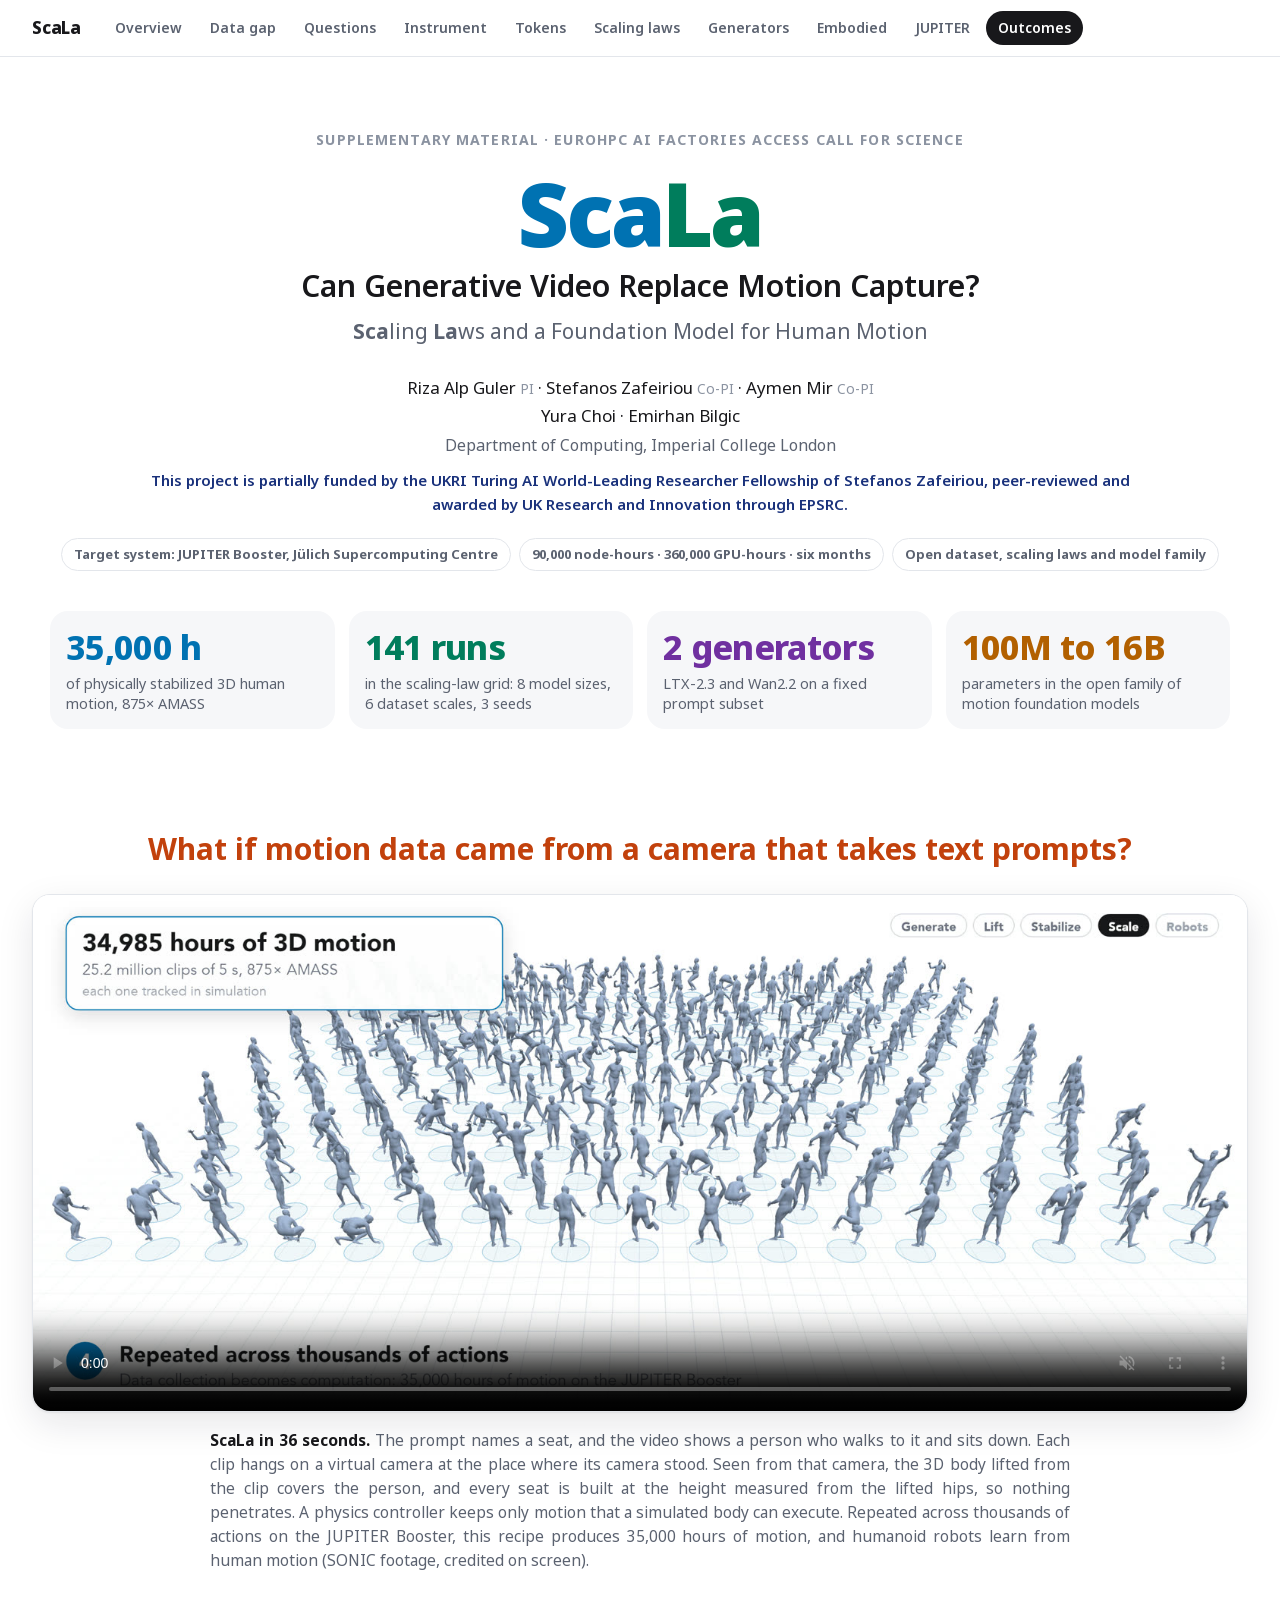
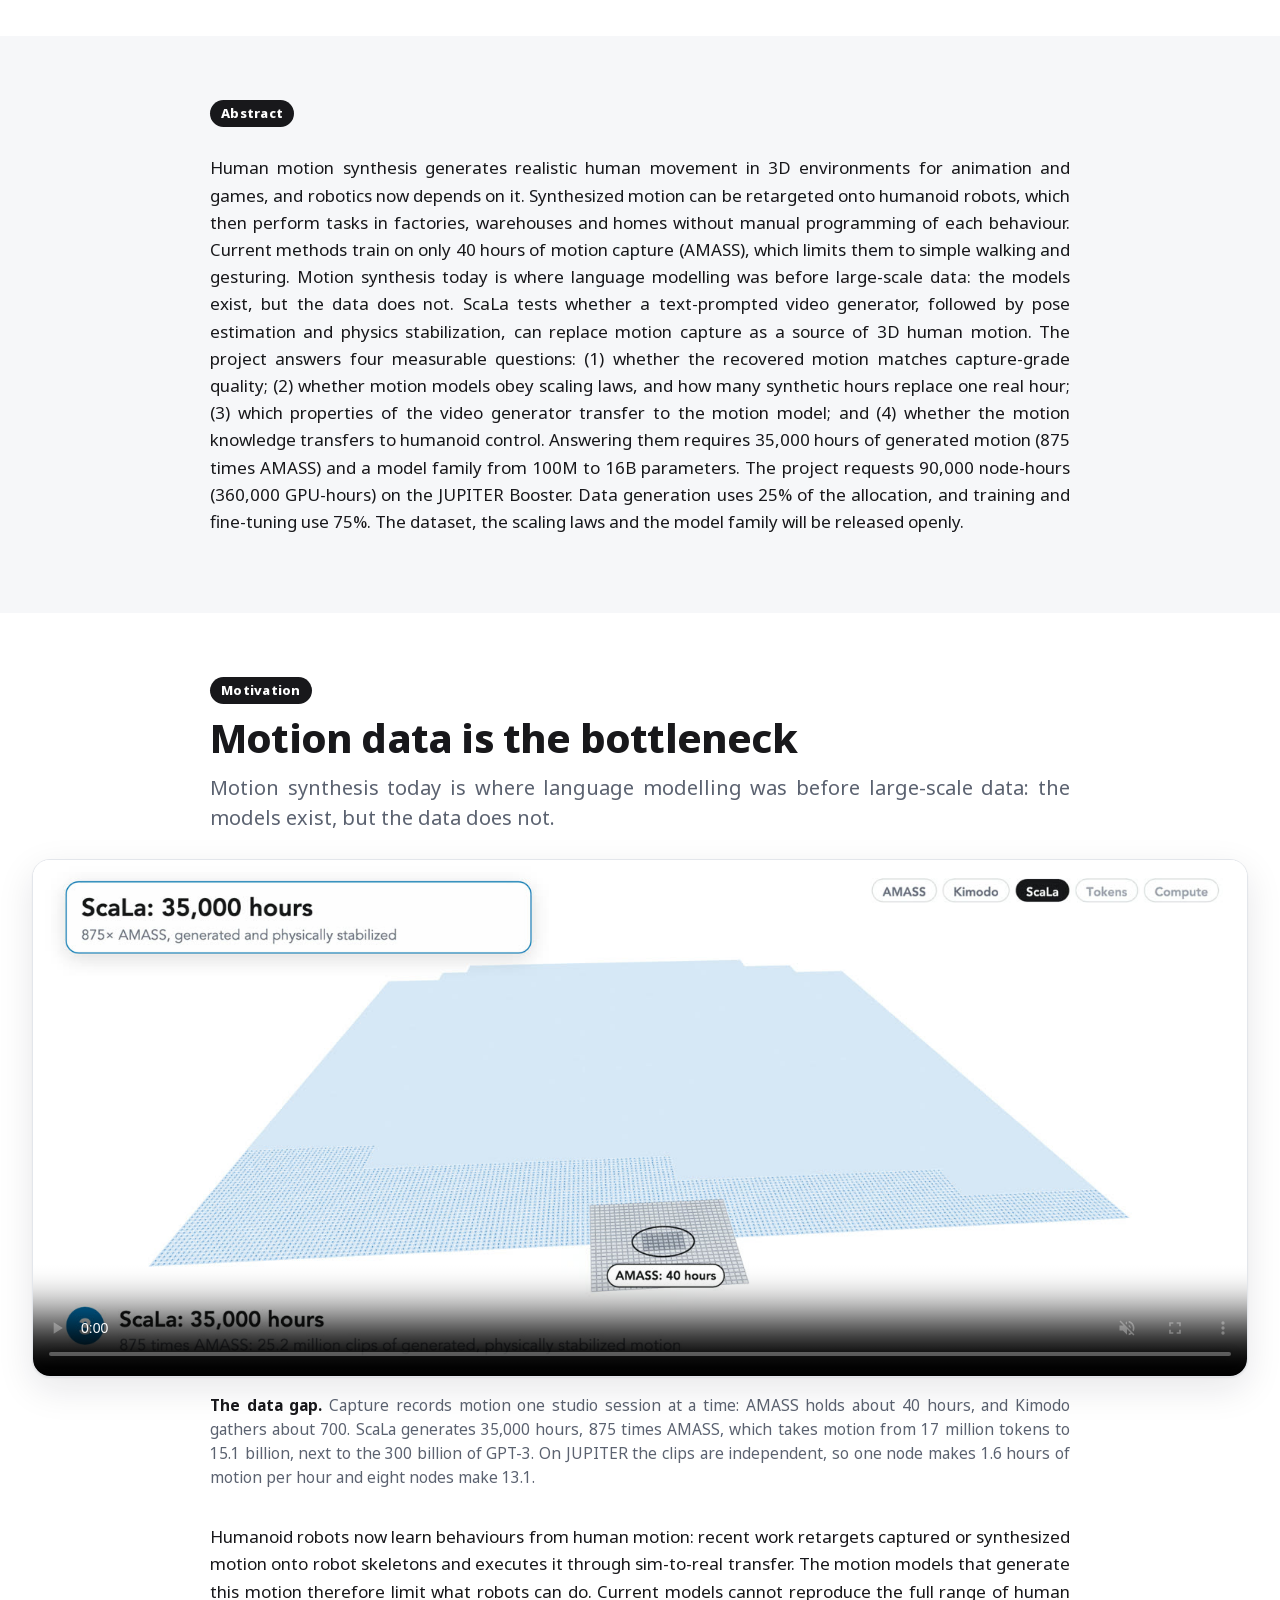
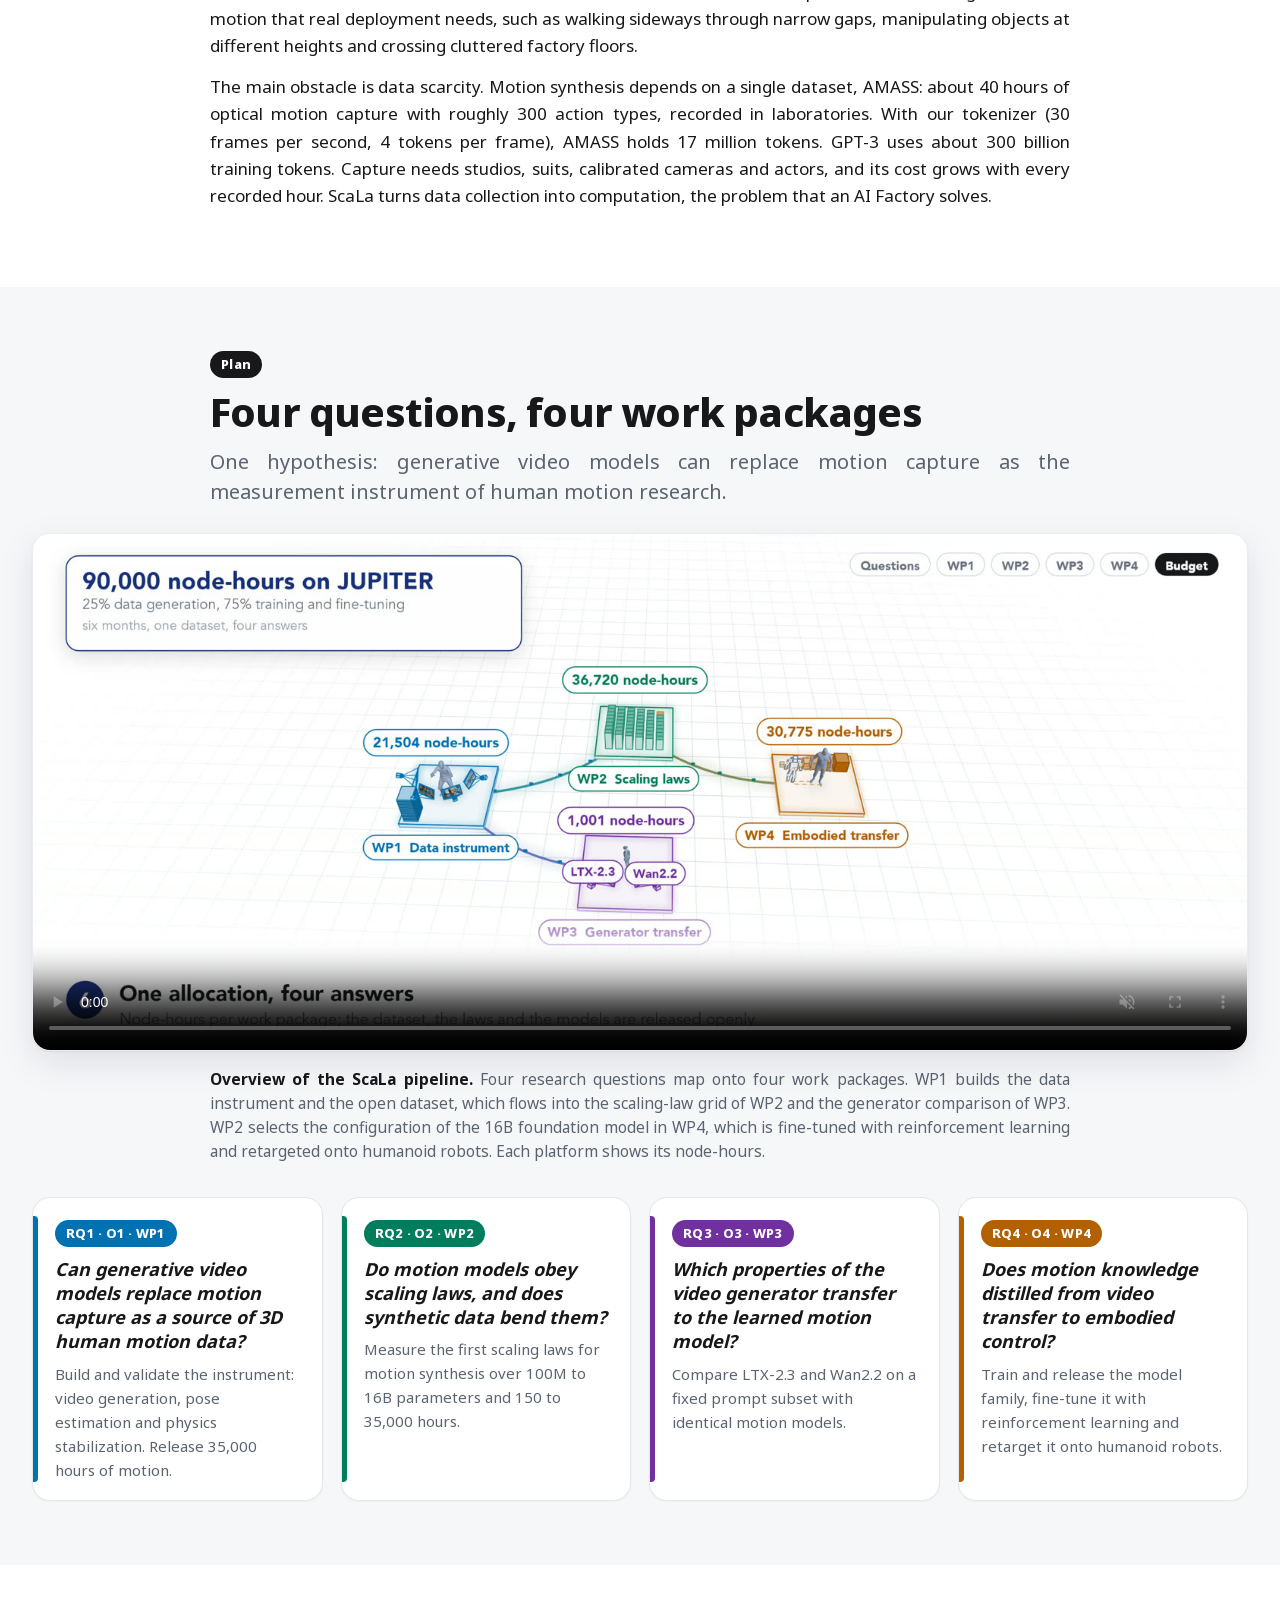
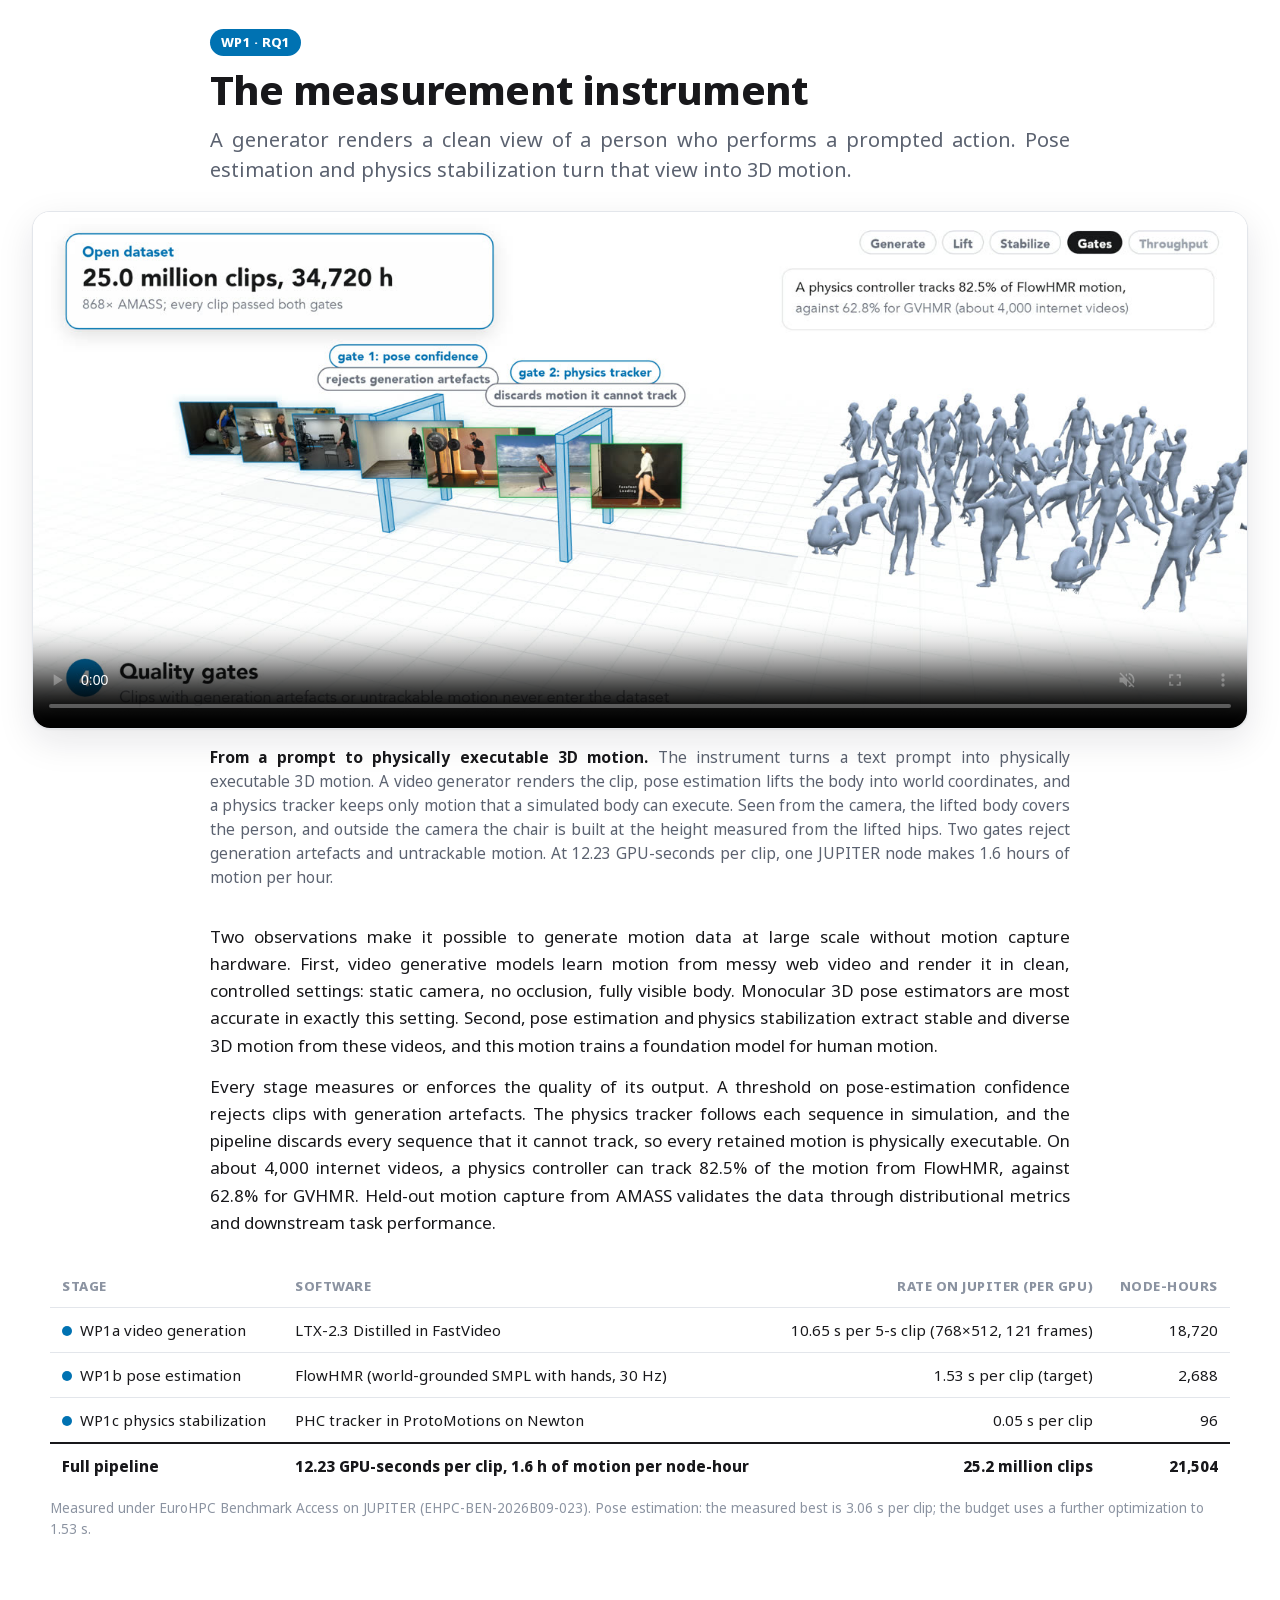
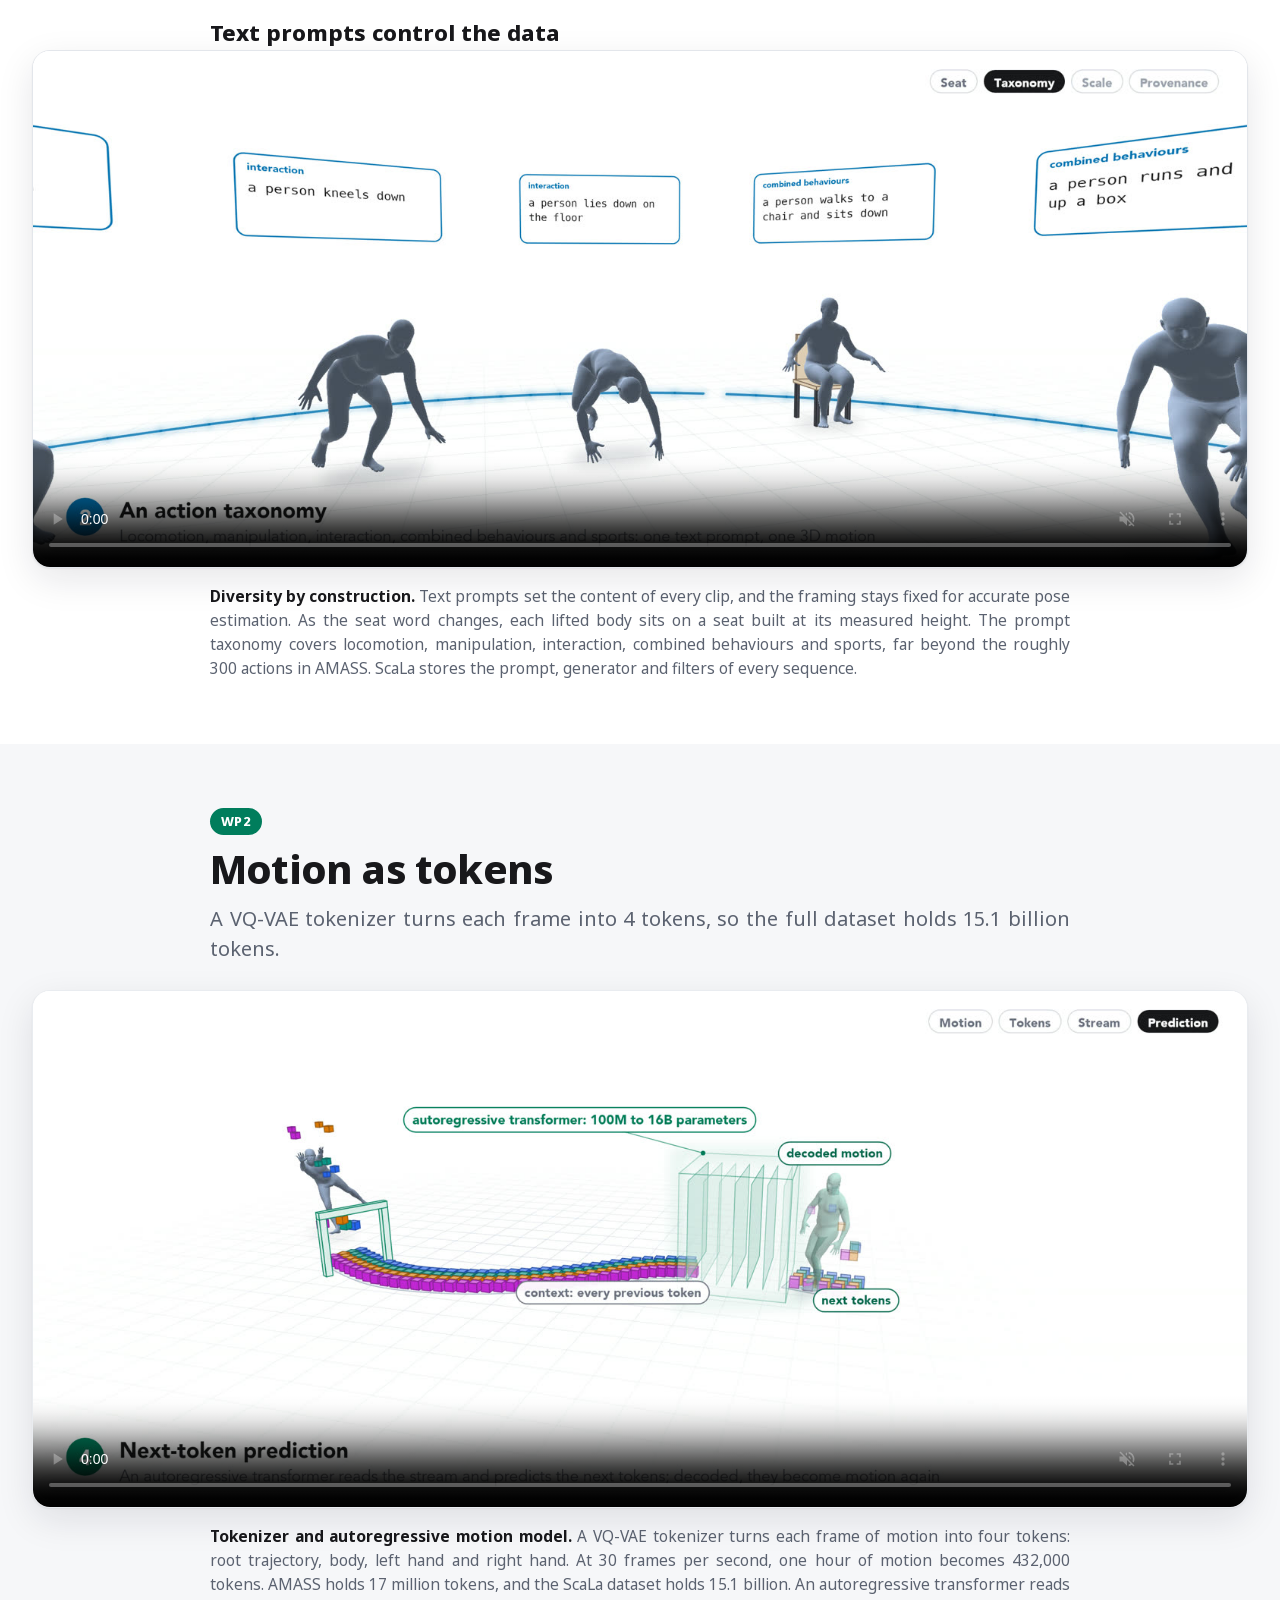
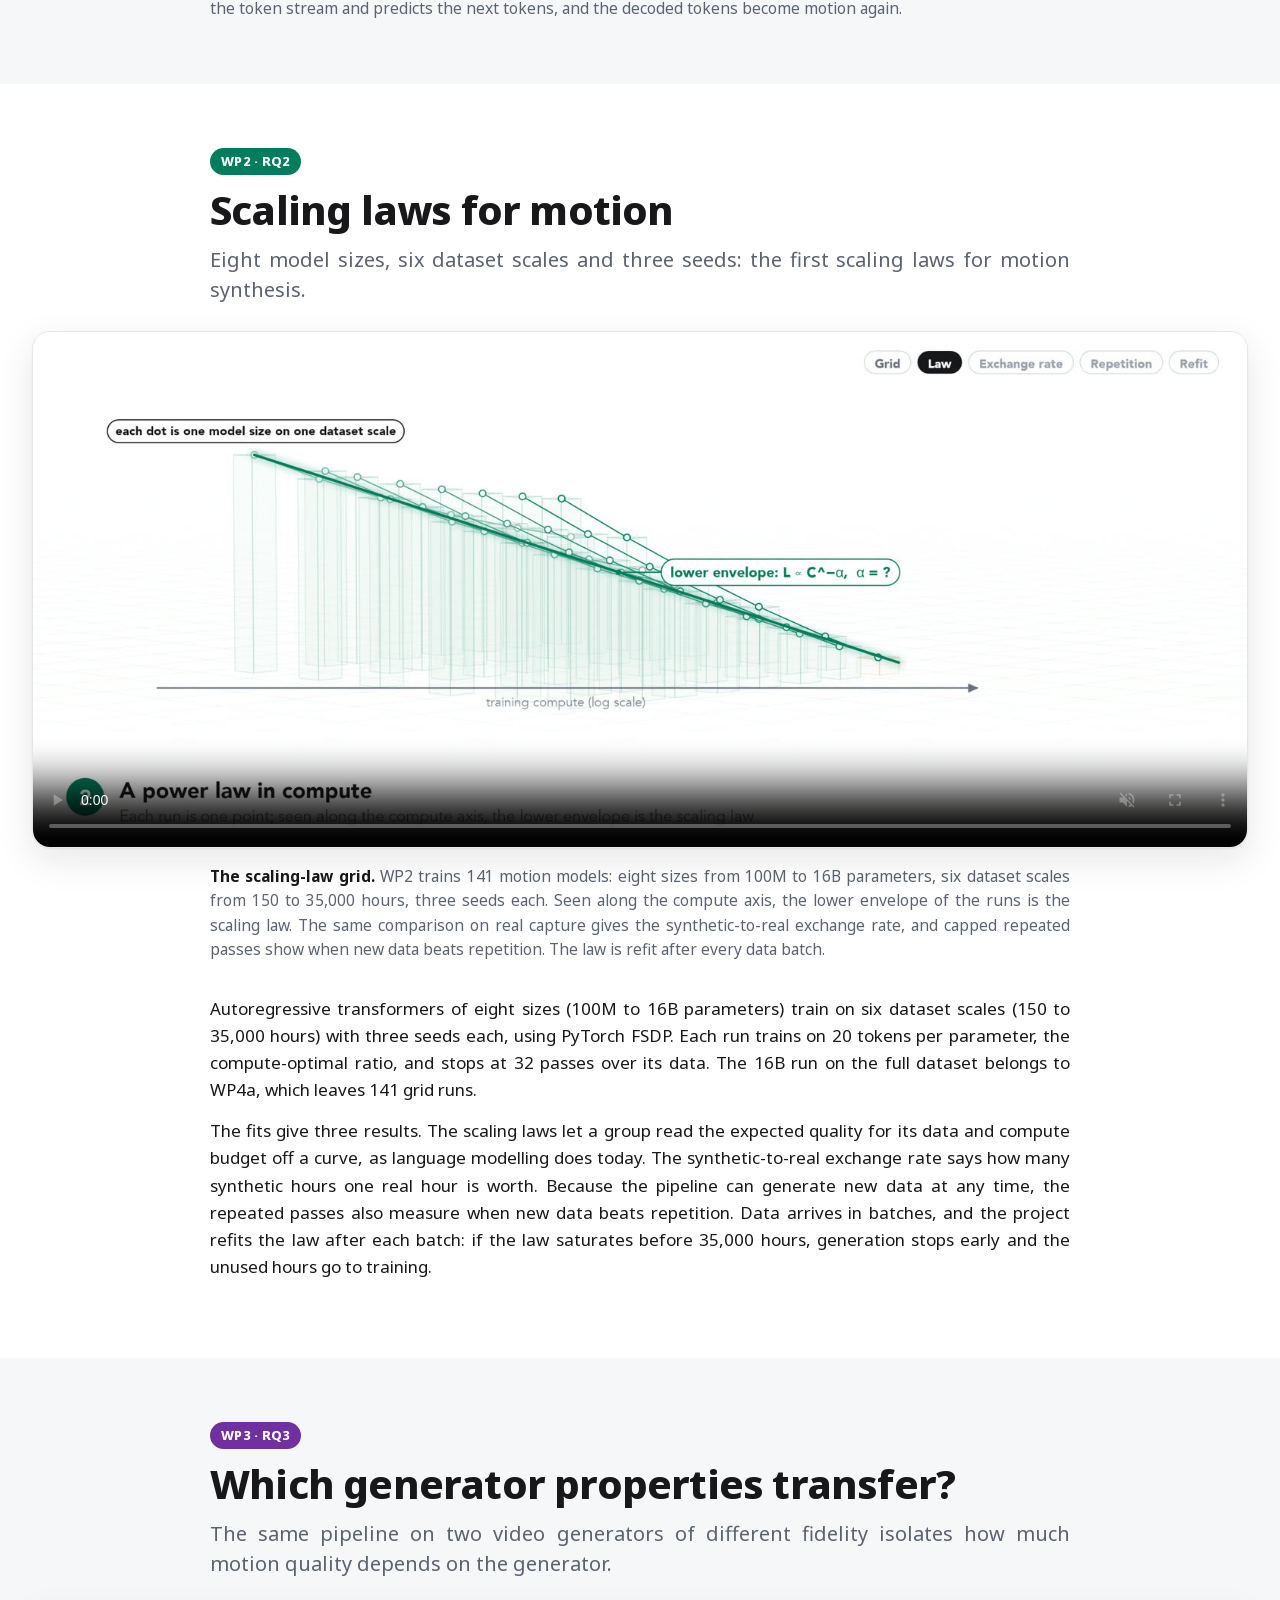
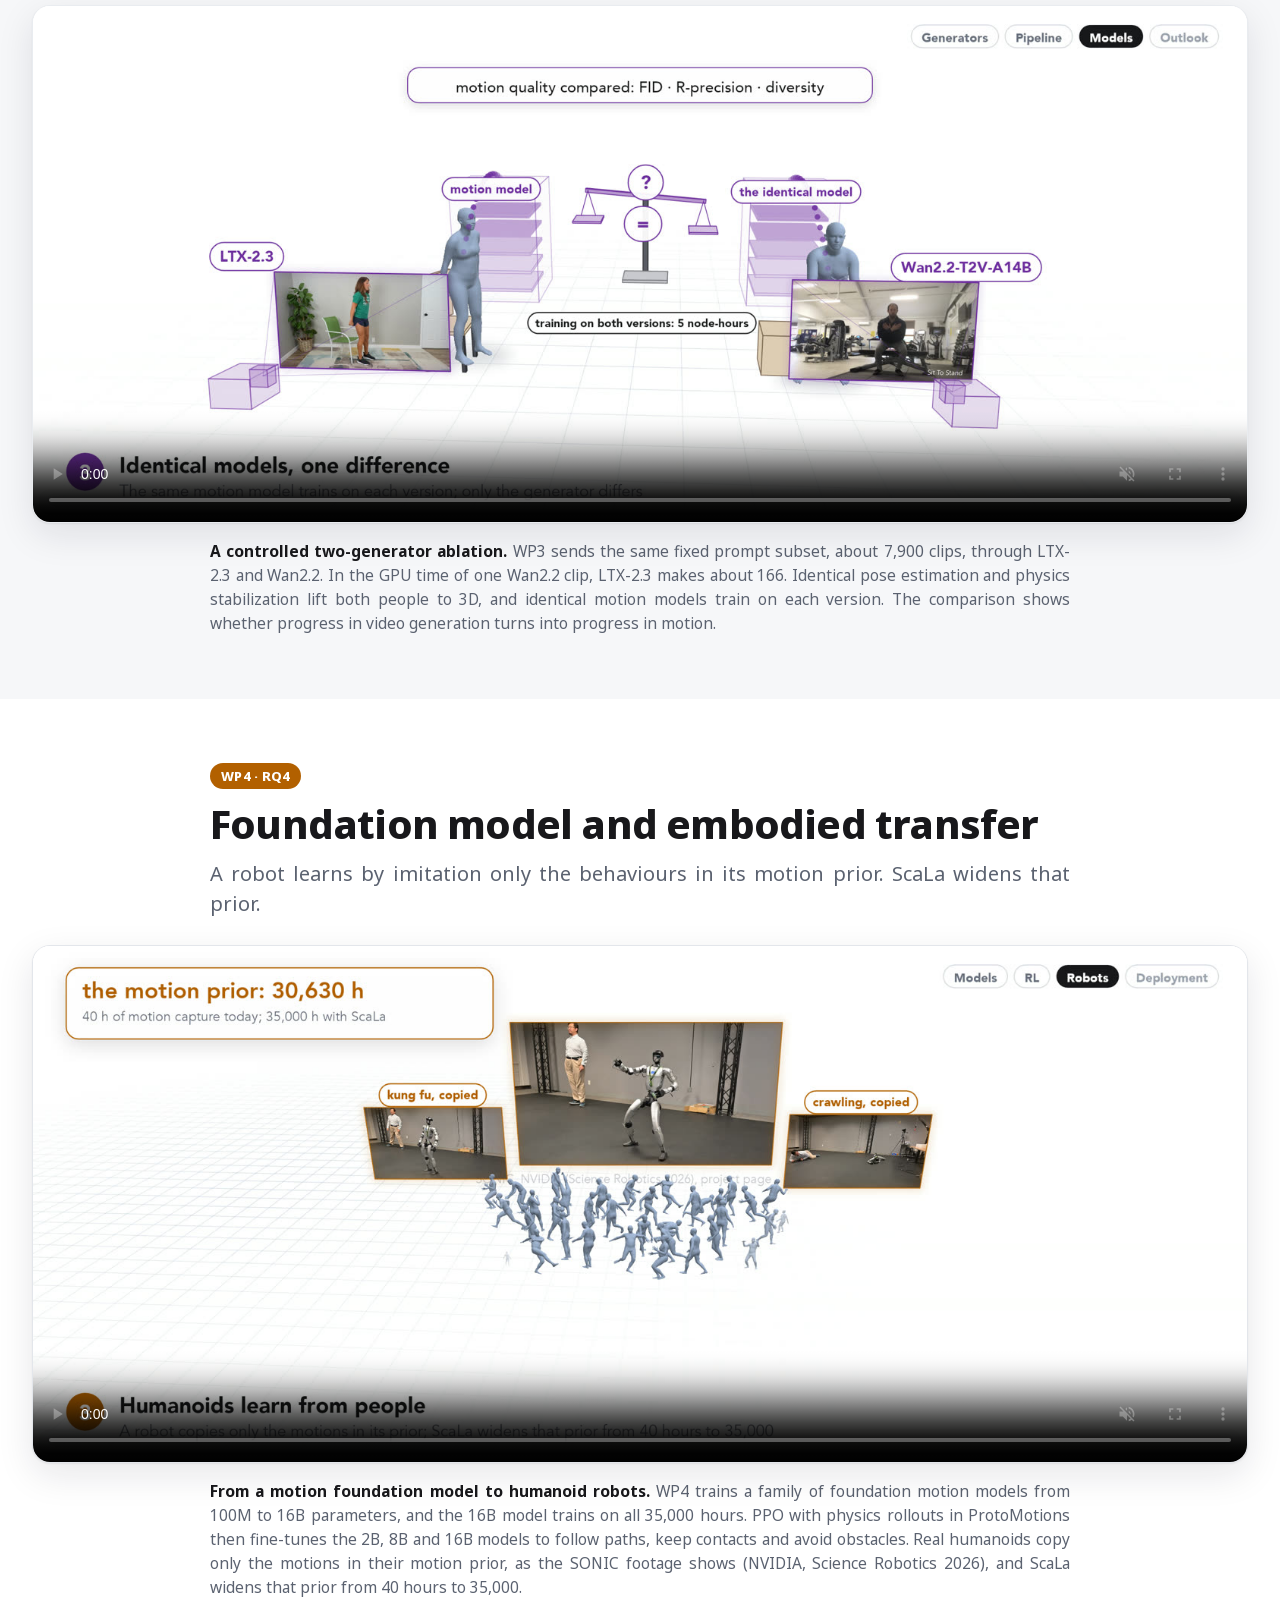
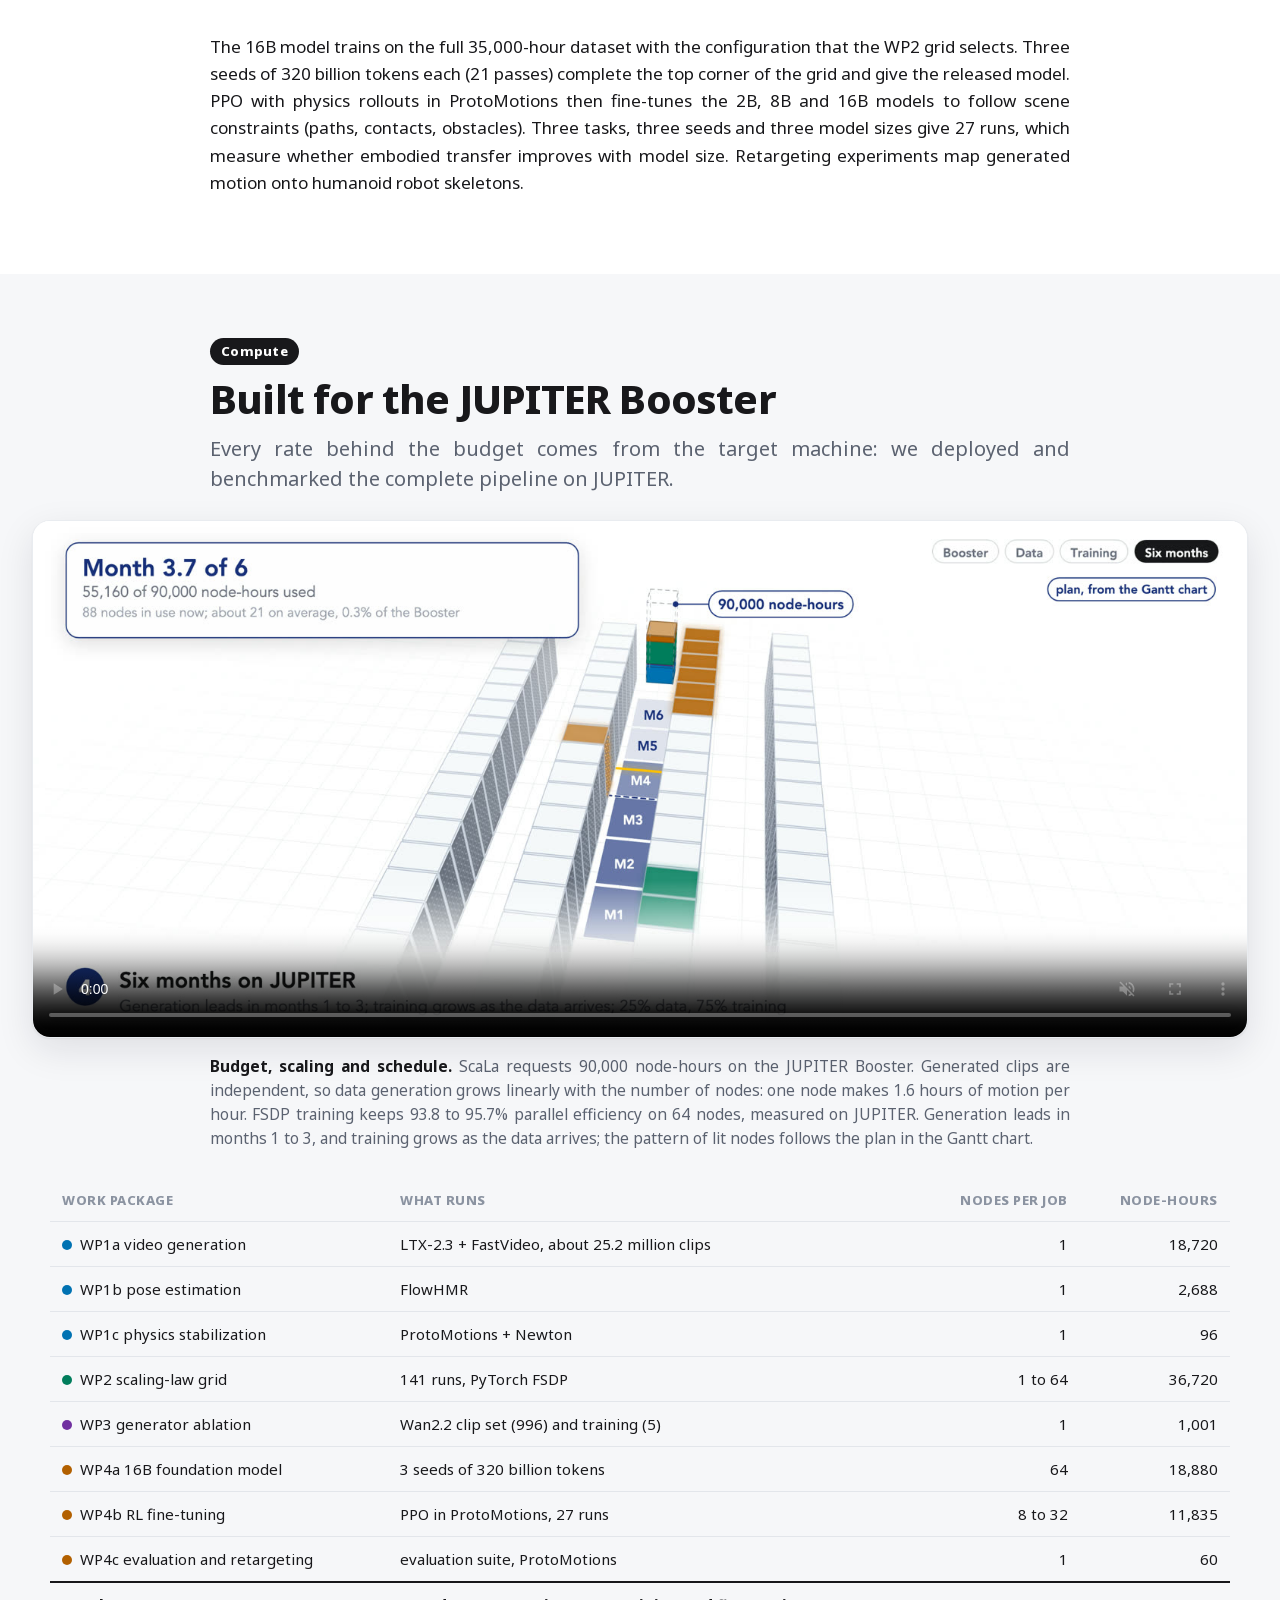
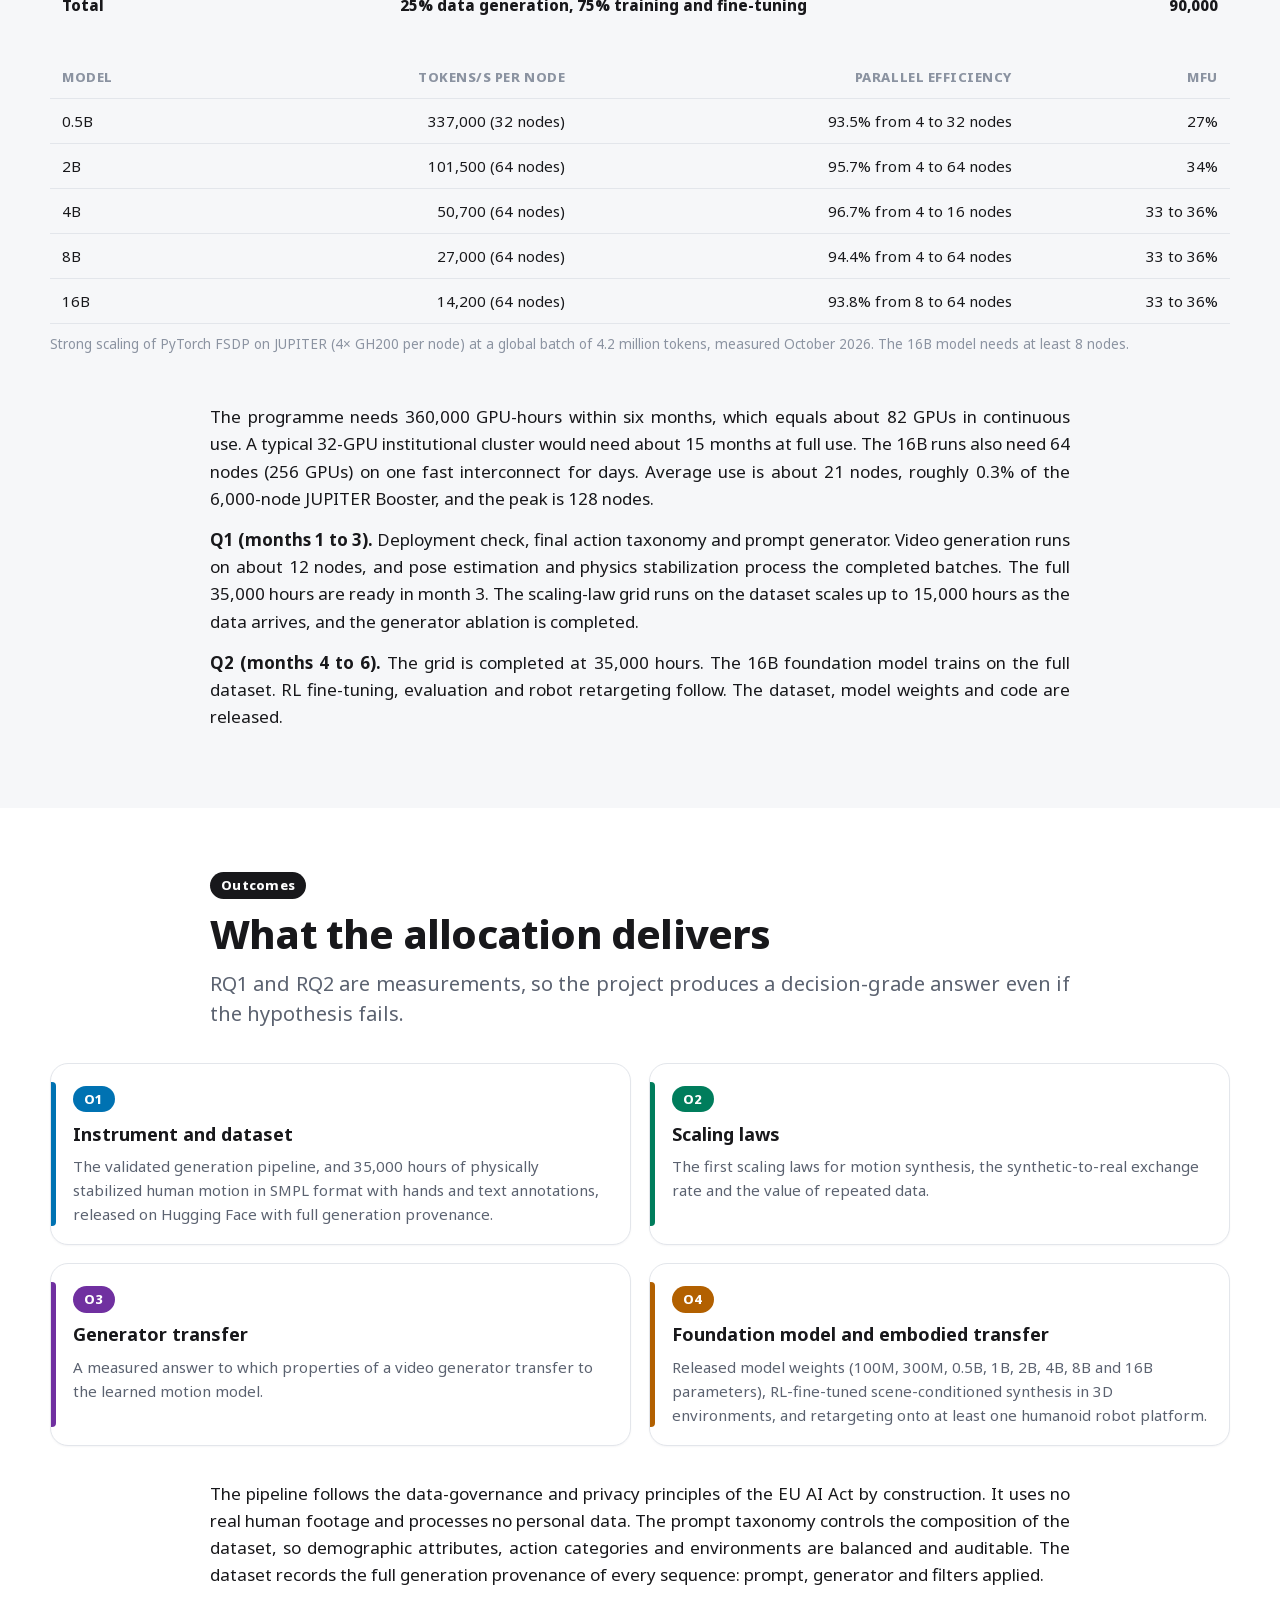
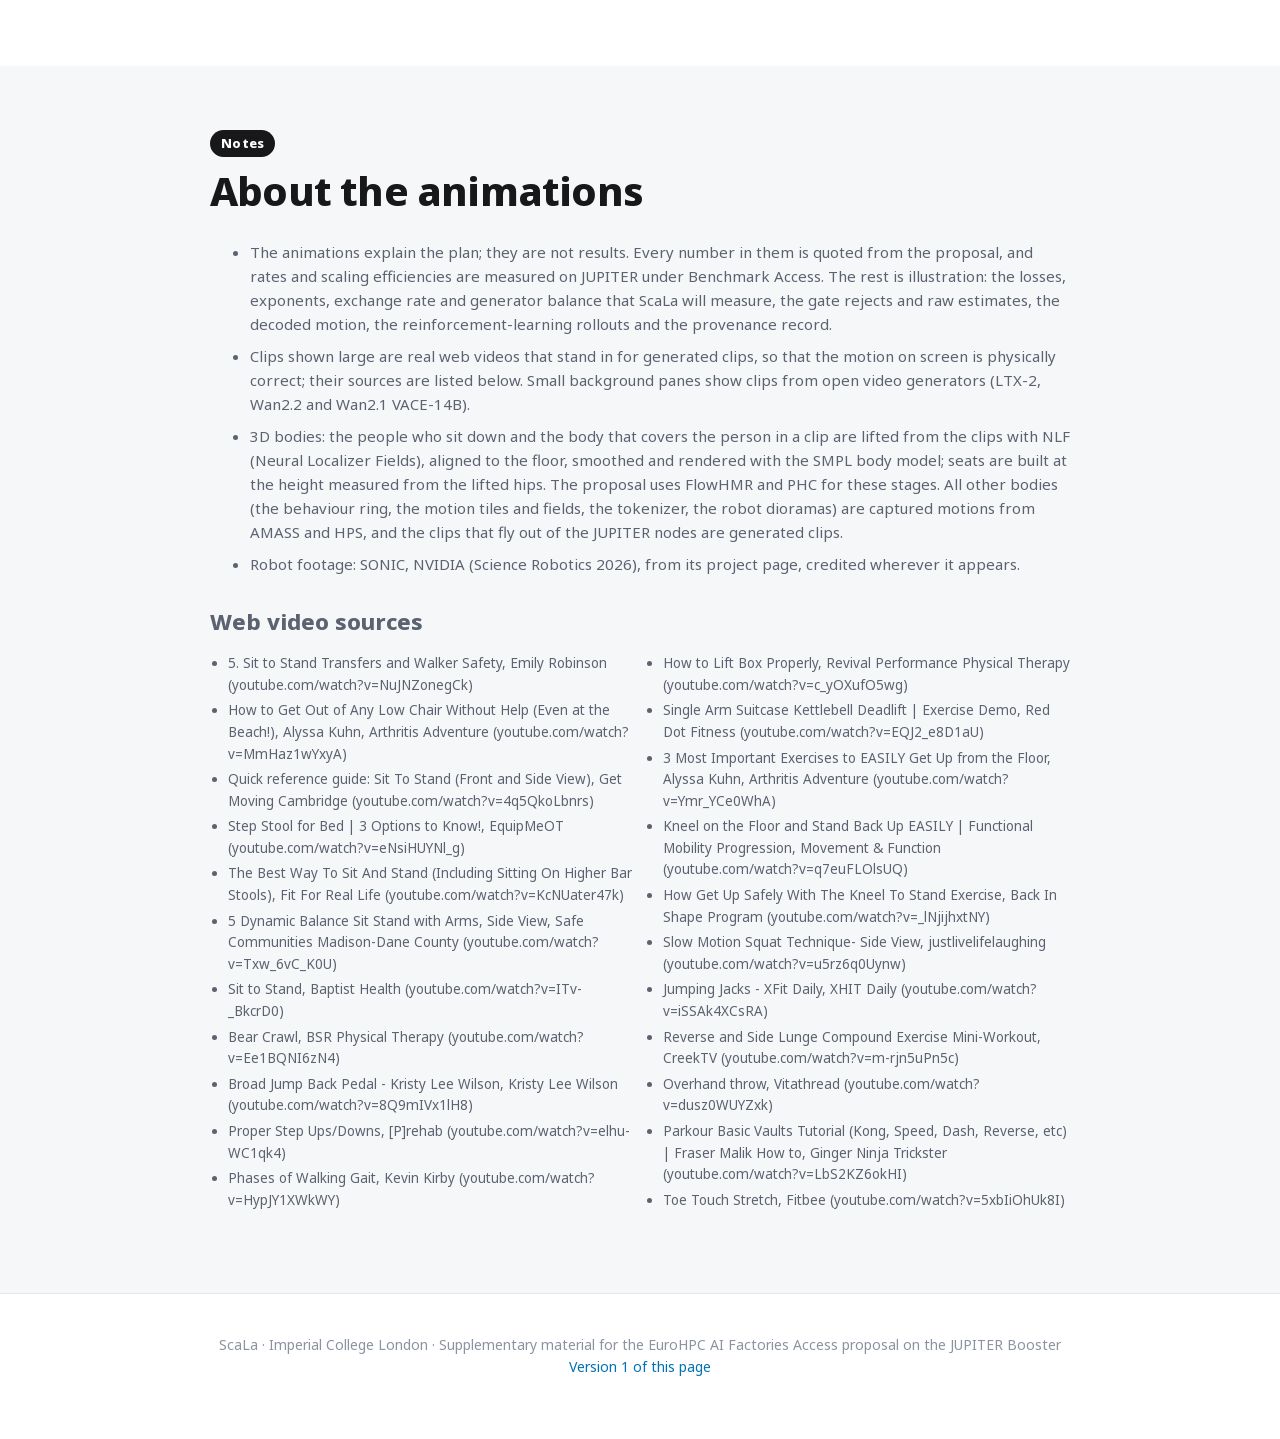
==== index.html @ 47a3e6ec "Funding line in navy with its peer review (UKRI through EPSRC); second author line" ====
<!DOCTYPE html>
<html lang="en">
<head>
<meta charset="utf-8">
<meta name="viewport" content="width=device-width, initial-scale=1">
<title>ScaLa: Can Generative Video Replace Motion Capture?</title>
<meta name="description" content="ScaLa: scaling laws and a foundation model for human motion, trained on 35,000 hours of motion from generated video. Supplementary material for the EuroHPC AI Factories Access proposal on the JUPITER Booster.">
<style>
@font-face{font-family:'Noto Sans';font-style:normal;font-weight:100 900;font-display:swap;src:url([data-uri]) format('woff2');unicode-range:U+0000-00FF, U+0131, U+0152-0153, U+02BB-02BC, U+02C6, U+02DA, U+02DC, U+0304, U+0308, U+0329, U+2000-206F, U+20AC, U+2122, U+2191, U+2193, U+2212, U+2215, U+FEFF, U+FFFD;}

/* ScaLa supplementary website. Inlined into index.html by build_site.py; this file is the source. */
:root {
  --ink: #18181b; --muted: #5b6270; --faint: #8b93a1; --line: #e3e6eb; --panel: #f6f7f9; --bg: #ffffff;
  --wp1: #0072b2; --wp2: #007d5c; --wp3: #7030a0; --wp4: #b26000; --navy: #19317b; --gold: #ffc000;
  --hook: #c2410c;
  --wide: 1480px; --text: 860px;
}
* { box-sizing: border-box; }
html { scroll-behavior: smooth; -webkit-text-size-adjust: 100%; }
body {
  margin: 0; background: var(--bg); color: var(--ink);
  font-family: 'Noto Sans', 'Google Sans', system-ui, -apple-system, 'Segoe UI', Arial, sans-serif;
  font-size: 17px; line-height: 1.6;
}
a { color: var(--wp1); text-decoration: none; }
a:hover { text-decoration: underline; }
.wrap { max-width: var(--wide); margin: 0 auto; padding: 0 32px; }
.prose { max-width: var(--text); margin: 0 auto; }

/* ---------------------------------------------------------------- top bar */
.topbar {
  position: sticky; top: 0; z-index: 10; background: rgba(255, 255, 255, 0.94);
  backdrop-filter: saturate(1.4) blur(8px); -webkit-backdrop-filter: saturate(1.4) blur(8px);
  border-bottom: 1px solid var(--line);
}
.topbar .wrap { display: flex; align-items: center; gap: 22px; height: 56px; overflow-x: auto; scrollbar-width: none; }
.topbar .wrap::-webkit-scrollbar { display: none; }
.brand { font-weight: 800; letter-spacing: -0.01em; white-space: nowrap; color: var(--ink); }
.nav { display: flex; gap: 4px; }
.nav a {
  white-space: nowrap; font-size: 14px; font-weight: 600; color: var(--muted); padding: 6px 12px; border-radius: 999px;
}
.nav a:hover { background: var(--panel); text-decoration: none; }
.nav a.on { background: var(--ink); color: #fff; }

/* ---------------------------------------------------------------- hero */
.hero { padding: 72px 0 36px; text-align: center; }
.kicker { font-size: 14px; font-weight: 700; letter-spacing: 0.08em; text-transform: uppercase; color: var(--faint); }
.hero h1 { font-size: 88px; line-height: 1; margin: 18px 0 10px; font-weight: 900; letter-spacing: -0.035em; }
.hero h1 .sc { color: var(--wp1); }
.hero h1 .la { color: var(--wp2); }
.hero .sub { font-size: 30px; line-height: 1.25; font-weight: 600; margin: 0 auto; max-width: 980px; }
.hero .sub2 { font-size: 21px; color: var(--muted); margin: 10px auto 0; max-width: 980px; }
.team { margin: 26px auto 0; font-size: 17px; color: var(--ink); max-width: 1000px; }
.team span { white-space: nowrap; }
.team .role { color: var(--faint); font-size: 14px; }
.affil { color: var(--muted); font-size: 16px; margin-top: 4px; }
.funding { color: var(--navy); font-size: 15px; font-weight: 600; margin: 10px auto 0; max-width: 980px; }
.call { margin: 22px auto 0; display: inline-flex; flex-wrap: wrap; justify-content: center; gap: 8px; }
.pill {
  display: inline-block; font-size: 13px; font-weight: 700; padding: 5px 12px; border-radius: 999px;
  border: 1.5px solid var(--line); color: var(--muted); background: #fff;
}
.stats {
  display: grid; grid-template-columns: repeat(4, 1fr); gap: 14px; max-width: 1180px; margin: 40px auto 0;
}
.stat { background: var(--panel); border-radius: 18px; padding: 18px 16px 16px; text-align: left; }
.stat b { display: block; font-size: 34px; line-height: 1.1; font-weight: 800; letter-spacing: -0.02em; }
.stat span { font-size: 14.5px; color: var(--muted); line-height: 1.4; display: block; margin-top: 6px; }
.stat.c1 b { color: var(--wp1); } .stat.c2 b { color: var(--wp2); } .stat.c3 b { color: var(--wp3); } .stat.c4 b { color: var(--wp4); }

/* ---------------------------------------------------------------- sections */
section { padding: 64px 0; }
section.alt { background: var(--panel); }
.sec-head { max-width: var(--text); margin: 0 auto 26px; }
.label {
  display: inline-block; font-size: 13px; font-weight: 800; color: #fff; padding: 3px 11px; border-radius: 999px;
  letter-spacing: 0.02em; margin-right: 6px; vertical-align: 3px;
}
.l1 { background: var(--wp1); } .l2 { background: var(--wp2); } .l3 { background: var(--wp3); } .l4 { background: var(--wp4); }
.l0 { background: var(--ink); }
h2 { font-size: 40px; line-height: 1.15; margin: 10px 0 0; font-weight: 800; letter-spacing: -0.02em; }
h3 { font-size: 22px; margin: 30px 0 8px; font-weight: 800; }
.lead { font-size: 20px; color: var(--muted); margin: 12px 0 0; line-height: 1.5; }
p { margin: 0 0 14px; text-align: justify; hyphens: auto; -webkit-hyphens: auto; }
.hook { font-size: 30px; line-height: 1.3; font-weight: 700; color: var(--hook); text-align: center; margin: 0 auto 26px; max-width: 1000px; }

/* ---------------------------------------------------------------- videos */
figure { margin: 0; }
.video {
  position: relative; max-width: var(--wide); margin: 0 auto; border-radius: 18px; overflow: hidden; background: #fff;
  box-shadow: 0 1px 2px rgba(15, 23, 42, 0.06), 0 12px 36px rgba(15, 23, 42, 0.10); border: 1px solid var(--line);
}
section.alt .video { border-color: #e9ecf0; }
.video video { display: block; width: 100%; height: auto; aspect-ratio: 2560 / 1088; background: #fff; }
figcaption { max-width: var(--text); margin: 16px auto 0; font-size: 15.5px; color: var(--muted); line-height: 1.55; text-align: justify; }
figcaption b { color: var(--ink); }
.schem {
  display: inline-block; font-size: 12px; font-weight: 800; letter-spacing: 0.04em; text-transform: uppercase;
  color: var(--muted); border: 1.5px dashed var(--faint); border-radius: 6px; padding: 0 6px; margin-right: 6px;
  vertical-align: 1px;
}
.body-text { max-width: var(--text); margin: 34px auto 0; }

/* ---------------------------------------------------------------- cards */
.cards { display: grid; grid-template-columns: repeat(2, 1fr); gap: 18px; max-width: 1180px; margin: 34px auto 0; }
.cards.four { grid-template-columns: repeat(4, 1fr); max-width: var(--wide); }
.card {
  background: #fff; border-radius: 18px; padding: 22px 22px 18px; border: 1px solid var(--line); position: relative;
  box-shadow: 0 1px 2px rgba(15, 23, 42, 0.04);
}
.card::before { content: ""; position: absolute; left: 0; top: 18px; bottom: 18px; width: 5px; border-radius: 0 4px 4px 0; }
.card.c1::before { background: var(--wp1); } .card.c2::before { background: var(--wp2); }
.card.c3::before { background: var(--wp3); } .card.c4::before { background: var(--wp4); }
.card h4 { margin: 8px 0 8px; font-size: 18px; line-height: 1.35; }
.card p { font-size: 15px; color: var(--muted); margin: 0; text-align: left; }
.card .q { font-style: italic; color: var(--ink); }

/* ---------------------------------------------------------------- tables */
.tablewrap { max-width: 1180px; margin: 30px auto 0; overflow-x: auto; }
table { border-collapse: collapse; width: 100%; font-size: 15px; font-variant-numeric: tabular-nums; }
th, td { padding: 10px 12px; text-align: left; border-bottom: 1px solid var(--line); vertical-align: top; }
th { font-size: 13px; text-transform: uppercase; letter-spacing: 0.04em; color: var(--faint); font-weight: 800; }
td.num, th.num { text-align: right; white-space: nowrap; }
tr.total td { font-weight: 800; border-bottom: 0; border-top: 2px solid var(--ink); }
.dot { display: inline-block; width: 10px; height: 10px; border-radius: 50%; margin-right: 8px; vertical-align: 0; }
.d1 { background: var(--wp1); } .d2 { background: var(--wp2); } .d3 { background: var(--wp3); } .d4 { background: var(--wp4); }
.tnote { font-size: 13.5px; color: var(--faint); margin-top: 10px; text-align: left; }

/* ---------------------------------------------------------------- notes, footer */
.notes { max-width: var(--text); margin: 0 auto; font-size: 15px; color: var(--muted); }
.notes li { margin-bottom: 8px; }
footer { padding: 40px 0 60px; text-align: center; font-size: 14px; color: var(--faint); border-top: 1px solid var(--line); }

/* ---------------------------------------------------------------- small screens */
@media (max-width: 1100px) {
  .cards.four { grid-template-columns: repeat(2, 1fr); }
  .stats { grid-template-columns: repeat(2, 1fr); }
}
@media (max-width: 700px) {
  body { font-size: 16px; }
  .wrap { padding: 0 16px; }
  .hero { padding: 44px 0 24px; }
  .hero h1 { font-size: 60px; }
  .hero .sub { font-size: 22px; }
  .hero .sub2 { font-size: 17px; }
  h2 { font-size: 30px; }
  .hook { font-size: 23px; }
  .lead { font-size: 18px; }
  section { padding: 44px 0; }
  .cards, .cards.four { grid-template-columns: 1fr; }
  .stat b { font-size: 23px; }
  .stat span { font-size: 13.5px; }
  .video { border-radius: 10px; }
  p, figcaption { text-align: left; }
}

.credits { font-size: 13.5px; color: var(--muted); columns: 2; column-gap: 28px; padding-left: 18px; }
.credits li { break-inside: avoid; margin-bottom: 4px; }
@media (max-width: 700px) { .credits { columns: 1; } }

</style>
</head>
<body>

<header class="topbar">
  <div class="wrap">
    <a class="brand" href="#top">ScaLa</a>
    <nav class="nav">
      <a href="#teaser">Overview</a>
      <a href="#gap">Data gap</a>
      <a href="#questions">Questions</a>
      <a href="#wp1">Instrument</a>
      <a href="#tokens">Tokens</a>
      <a href="#wp2">Scaling laws</a>
      <a href="#wp3">Generators</a>
      <a href="#wp4">Embodied</a>
      <a href="#jupiter">JUPITER</a>
      <a href="#outcomes">Outcomes</a>
    </nav>
  </div>
</header>

<div class="hero" id="top">
  <div class="wrap">
    <div class="kicker">Supplementary material · EuroHPC AI Factories Access Call for Science</div>
    <h1><span class="sc">Sca</span><span class="la">La</span></h1>
    <p class="sub" style="text-align:center">Can Generative Video Replace Motion Capture?</p>
    <p class="sub2" style="text-align:center"><b>Sca</b>ling <b>La</b>ws and a Foundation Model for Human Motion</p>
    <div class="team">
      <span>Riza Alp Guler <span class="role">PI</span></span> ·
      <span>Stefanos Zafeiriou <span class="role">Co-PI</span></span> ·
      <span>Aymen Mir <span class="role">Co-PI</span></span><br>
      <span>Yura Choi</span> ·
      <span>Emirhan Bilgic</span>
    </div>
    <div class="affil">Department of Computing, Imperial College London</div>
    <div class="funding">This project is partially funded by the UKRI Turing AI World-Leading Researcher Fellowship of Stefanos Zafeiriou, peer-reviewed and awarded by UK Research and Innovation through EPSRC.</div>
    <div class="call">
      <span class="pill">Target system: JUPITER Booster, Jülich Supercomputing Centre</span>
      <span class="pill">90,000 node-hours · 360,000 GPU-hours · six months</span>
      <span class="pill">Open dataset, scaling laws and model family</span>
    </div>
    <div class="stats">
      <div class="stat c1"><b>35,000 h</b><span>of physically stabilized 3D human motion, 875× AMASS</span></div>
      <div class="stat c2"><b>141 runs</b><span>in the scaling-law grid: 8 model sizes, 6 dataset scales, 3 seeds</span></div>
      <div class="stat c3"><b>2 generators</b><span>LTX-2.3 and Wan2.2 on a fixed prompt subset</span></div>
      <div class="stat c4"><b>100M to 16B</b><span>parameters in the open family of motion foundation models</span></div>
    </div>
  </div>
</div>

<section id="teaser">
  <div class="wrap">
    <p class="hook">What if motion data came from a camera that takes text prompts?</p>
    <figure>
      <div class="video"><video data-auto muted loop playsinline controls preload="none" poster="./website_content/images/teaser.jpg"><source src="./website_content/videos/teaser.mp4" type="video/mp4"></video></div>
      <figcaption>
        <b>ScaLa in 36 seconds.</b> The prompt names a seat, and the video shows a person who walks to it and sits down. Each clip
        hangs on a virtual camera at the place where its camera stood. Seen from that camera, the 3D body lifted from the clip covers
        the person, and every seat is built at the height measured from the lifted hips, so nothing penetrates. A physics controller
        keeps only motion that a simulated body can execute. Repeated across thousands of actions on the JUPITER Booster, this recipe
        produces 35,000 hours of motion, and humanoid robots learn from human motion (SONIC footage, credited on screen).
      </figcaption>
    </figure>
  </div>
</section>

<section class="alt" id="abstract">
  <div class="wrap">
    <div class="sec-head"><span class="label l0">Abstract</span></div>
    <div class="prose">
      <p>Human motion synthesis generates realistic human movement in 3D environments for animation and games, and robotics now depends on it. Synthesized motion can be retargeted onto humanoid robots, which then perform tasks in factories, warehouses and homes without manual programming of each behaviour. Current methods train on only 40 hours of motion capture (AMASS), which limits them to simple walking and gesturing. Motion synthesis today is where language modelling was before large-scale data: the models exist, but the data does not. ScaLa tests whether a text-prompted video generator, followed by pose estimation and physics stabilization, can replace motion capture as a source of 3D human motion. The project answers four measurable questions: (1) whether the recovered motion matches capture-grade quality; (2) whether motion models obey scaling laws, and how many synthetic hours replace one real hour; (3) which properties of the video generator transfer to the motion model; and (4) whether the motion knowledge transfers to humanoid control. Answering them requires 35,000 hours of generated motion (875 times AMASS) and a model family from 100M to 16B parameters. The project requests 90,000 node-hours (360,000 GPU-hours) on the JUPITER Booster. Data generation uses 25% of the allocation, and training and fine-tuning use 75%. The dataset, the scaling laws and the model family will be released openly.</p>
    </div>
  </div>
</section>

<section id="gap">
  <div class="wrap">
    <div class="sec-head">
      <span class="label l0">Motivation</span>
      <h2>Motion data is the bottleneck</h2>
      <p class="lead">Motion synthesis today is where language modelling was before large-scale data: the models exist, but the data does not.</p>
    </div>
    <figure>
      <div class="video"><video data-auto muted loop playsinline controls preload="none" poster="./website_content/images/data_gap.jpg"><source src="./website_content/videos/data_gap.mp4" type="video/mp4"></video></div>
      <figcaption>
        <b>The data gap.</b> Capture records motion one studio session at a time: AMASS holds about 40 hours, and Kimodo gathers about 700. ScaLa generates 35,000 hours, 875 times AMASS, which takes motion from 17 million tokens to 15.1 billion, next to the 300 billion of GPT-3. On JUPITER the clips are independent, so one node makes 1.6 hours of motion per hour and eight nodes make 13.1.
      </figcaption>
    </figure>
    <div class="body-text">
      <p>Humanoid robots now learn behaviours from human motion: recent work retargets captured or synthesized motion onto robot skeletons and executes it through sim-to-real transfer. The motion models that generate this motion therefore limit what robots can do. Current models cannot reproduce the full range of human motion that real deployment needs, such as walking sideways through narrow gaps, manipulating objects at different heights and crossing cluttered factory floors.</p>
      <p>The main obstacle is data scarcity. Motion synthesis depends on a single dataset, AMASS: about 40 hours of optical motion capture with roughly 300 action types, recorded in laboratories. With our tokenizer (30 frames per second, 4 tokens per frame), AMASS holds 17 million tokens. GPT-3 uses about 300 billion training tokens. Capture needs studios, suits, calibrated cameras and actors, and its cost grows with every recorded hour. ScaLa turns data collection into computation, the problem that an AI Factory solves.</p>
    </div>
  </div>
</section>

<section class="alt" id="questions">
  <div class="wrap">
    <div class="sec-head">
      <span class="label l0">Plan</span>
      <h2>Four questions, four work packages</h2>
      <p class="lead">One hypothesis: generative video models can replace motion capture as the measurement instrument of human motion research.</p>
    </div>
    <figure>
      <div class="video"><video data-auto muted loop playsinline controls preload="none" poster="./website_content/images/overview.jpg"><source src="./website_content/videos/overview.mp4" type="video/mp4"></video></div>
      <figcaption>
        <b>Overview of the ScaLa pipeline.</b> Four research questions map onto four work packages. WP1 builds the data instrument and the open dataset, which flows into the scaling-law grid of WP2 and the generator comparison of WP3. WP2 selects the configuration of the 16B foundation model in WP4, which is fine-tuned with reinforcement learning and retargeted onto humanoid robots. Each platform shows its node-hours.
      </figcaption>
    </figure>
    <div class="cards four">
      <div class="card c1"><span class="label l1">RQ1 · O1 · WP1</span><h4 class="q">Can generative video models replace motion capture as a source of 3D human motion data?</h4><p>Build and validate the instrument: video generation, pose estimation and physics stabilization. Release 35,000 hours of motion.</p></div>
      <div class="card c2"><span class="label l2">RQ2 · O2 · WP2</span><h4 class="q">Do motion models obey scaling laws, and does synthetic data bend them?</h4><p>Measure the first scaling laws for motion synthesis over 100M to 16B parameters and 150 to 35,000 hours.</p></div>
      <div class="card c3"><span class="label l3">RQ3 · O3 · WP3</span><h4 class="q">Which properties of the video generator transfer to the learned motion model?</h4><p>Compare LTX-2.3 and Wan2.2 on a fixed prompt subset with identical motion models.</p></div>
      <div class="card c4"><span class="label l4">RQ4 · O4 · WP4</span><h4 class="q">Does motion knowledge distilled from video transfer to embodied control?</h4><p>Train and release the model family, fine-tune it with reinforcement learning and retarget it onto humanoid robots.</p></div>
    </div>
  </div>
</section>

<section id="wp1">
  <div class="wrap">
    <div class="sec-head">
      <span class="label l1">WP1 · RQ1</span>
      <h2>The measurement instrument</h2>
      <p class="lead">A generator renders a clean view of a person who performs a prompted action. Pose estimation and physics stabilization turn that view into 3D motion.</p>
    </div>
    <figure>
      <div class="video"><video data-auto muted loop playsinline controls preload="none" poster="./website_content/images/instrument.jpg"><source src="./website_content/videos/instrument.mp4" type="video/mp4"></video></div>
      <figcaption>
        <b>From a prompt to physically executable 3D motion.</b> The instrument turns a text prompt into physically executable 3D motion. A video generator renders the clip, pose estimation lifts the body into world coordinates, and a physics tracker keeps only motion that a simulated body can execute. Seen from the camera, the lifted body covers the person, and outside the camera the chair is built at the height measured from the lifted hips. Two gates reject generation artefacts and untrackable motion. At 12.23 GPU-seconds per clip, one JUPITER node makes 1.6 hours of motion per hour.
      </figcaption>
    </figure>
    <div class="body-text">
      <p>Two observations make it possible to generate motion data at large scale without motion capture hardware. First, video generative models learn motion from messy web video and render it in clean, controlled settings: static camera, no occlusion, fully visible body. Monocular 3D pose estimators are most accurate in exactly this setting. Second, pose estimation and physics stabilization extract stable and diverse 3D motion from these videos, and this motion trains a foundation model for human motion.</p>
      <p>Every stage measures or enforces the quality of its output. A threshold on pose-estimation confidence rejects clips with generation artefacts. The physics tracker follows each sequence in simulation, and the pipeline discards every sequence that it cannot track, so every retained motion is physically executable. On about 4,000 internet videos, a physics controller can track 82.5% of the motion from FlowHMR, against 62.8% for GVHMR. Held-out motion capture from AMASS validates the data through distributional metrics and downstream task performance.</p>
    </div>
    <div class="tablewrap">
      <table>
        <thead><tr><th>Stage</th><th>Software</th><th class="num">Rate on JUPITER (per GPU)</th><th class="num">Node-hours</th></tr></thead>
        <tbody>
          <tr><td><span class="dot d1"></span>WP1a video generation</td><td>LTX-2.3 Distilled in FastVideo</td><td class="num">10.65 s per 5-s clip (768×512, 121 frames)</td><td class="num">18,720</td></tr>
          <tr><td><span class="dot d1"></span>WP1b pose estimation</td><td>FlowHMR (world-grounded SMPL with hands, 30 Hz)</td><td class="num">1.53 s per clip (target)</td><td class="num">2,688</td></tr>
          <tr><td><span class="dot d1"></span>WP1c physics stabilization</td><td>PHC tracker in ProtoMotions on Newton</td><td class="num">0.05 s per clip</td><td class="num">96</td></tr>
          <tr class="total"><td>Full pipeline</td><td>12.23 GPU-seconds per clip, 1.6 h of motion per node-hour</td><td class="num">25.2 million clips</td><td class="num">21,504</td></tr>
        </tbody>
      </table>
      <p class="tnote">Measured under EuroHPC Benchmark Access on JUPITER (EHPC-BEN-2026B09-023). Pose estimation: the measured best is 3.06 s per clip; the budget uses a further optimization to 1.53 s.</p>
    </div>

    <h3 class="prose" style="margin-top:60px">Text prompts control the data</h3>
    <figure>
      <div class="video"><video data-auto muted loop playsinline controls preload="none" poster="./website_content/images/prompts.jpg"><source src="./website_content/videos/prompts.mp4" type="video/mp4"></video></div>
      <figcaption>
        <b>Diversity by construction.</b> Text prompts set the content of every clip, and the framing stays fixed for accurate pose estimation. As the seat word changes, each lifted body sits on a seat built at its measured height. The prompt taxonomy covers locomotion, manipulation, interaction, combined behaviours and sports, far beyond the roughly 300 actions in AMASS. ScaLa stores the prompt, generator and filters of every sequence.
      </figcaption>
    </figure>
  </div>
</section>

<section class="alt" id="tokens">
  <div class="wrap">
    <div class="sec-head">
      <span class="label l2">WP2</span>
      <h2>Motion as tokens</h2>
      <p class="lead">A VQ-VAE tokenizer turns each frame into 4 tokens, so the full dataset holds 15.1 billion tokens.</p>
    </div>
    <figure>
      <div class="video"><video data-auto muted loop playsinline controls preload="none" poster="./website_content/images/tokens.jpg"><source src="./website_content/videos/tokens.mp4" type="video/mp4"></video></div>
      <figcaption>
        <b>Tokenizer and autoregressive motion model.</b> A VQ-VAE tokenizer turns each frame of motion into four tokens: root trajectory, body, left hand and right hand. At 30 frames per second, one hour of motion becomes 432,000 tokens. AMASS holds 17 million tokens, and the ScaLa dataset holds 15.1 billion. An autoregressive transformer reads the token stream and predicts the next tokens, and the decoded tokens become motion again.
      </figcaption>
    </figure>
  </div>
</section>

<section id="wp2">
  <div class="wrap">
    <div class="sec-head">
      <span class="label l2">WP2 · RQ2</span>
      <h2>Scaling laws for motion</h2>
      <p class="lead">Eight model sizes, six dataset scales and three seeds: the first scaling laws for motion synthesis.</p>
    </div>
    <figure>
      <div class="video"><video data-auto muted loop playsinline controls preload="none" poster="./website_content/images/scaling.jpg"><source src="./website_content/videos/scaling.mp4" type="video/mp4"></video></div>
      <figcaption>
        <b>The scaling-law grid.</b> WP2 trains 141 motion models: eight sizes from 100M to 16B parameters, six dataset scales from 150 to 35,000 hours, three seeds each. Seen along the compute axis, the lower envelope of the runs is the scaling law. The same comparison on real capture gives the synthetic-to-real exchange rate, and capped repeated passes show when new data beats repetition. The law is refit after every data batch.
      </figcaption>
    </figure>
    <div class="body-text">
      <p>Autoregressive transformers of eight sizes (100M to 16B parameters) train on six dataset scales (150 to 35,000 hours) with three seeds each, using PyTorch FSDP. Each run trains on 20 tokens per parameter, the compute-optimal ratio, and stops at 32 passes over its data. The 16B run on the full dataset belongs to WP4a, which leaves 141 grid runs.</p>
      <p>The fits give three results. The scaling laws let a group read the expected quality for its data and compute budget off a curve, as language modelling does today. The synthetic-to-real exchange rate says how many synthetic hours one real hour is worth. Because the pipeline can generate new data at any time, the repeated passes also measure when new data beats repetition. Data arrives in batches, and the project refits the law after each batch: if the law saturates before 35,000 hours, generation stops early and the unused hours go to training.</p>
    </div>
  </div>
</section>

<section class="alt" id="wp3">
  <div class="wrap">
    <div class="sec-head">
      <span class="label l3">WP3 · RQ3</span>
      <h2>Which generator properties transfer?</h2>
      <p class="lead">The same pipeline on two video generators of different fidelity isolates how much motion quality depends on the generator.</p>
    </div>
    <figure>
      <div class="video"><video data-auto muted loop playsinline controls preload="none" poster="./website_content/images/generators.jpg"><source src="./website_content/videos/generators.mp4" type="video/mp4"></video></div>
      <figcaption>
        <b>A controlled two-generator ablation.</b> WP3 sends the same fixed prompt subset, about 7,900 clips, through LTX-2.3 and Wan2.2. In the GPU time of one Wan2.2 clip, LTX-2.3 makes about 166. Identical pose estimation and physics stabilization lift both people to 3D, and identical motion models train on each version. The comparison shows whether progress in video generation turns into progress in motion.
      </figcaption>
    </figure>
  </div>
</section>

<section id="wp4">
  <div class="wrap">
    <div class="sec-head">
      <span class="label l4">WP4 · RQ4</span>
      <h2>Foundation model and embodied transfer</h2>
      <p class="lead">A robot learns by imitation only the behaviours in its motion prior. ScaLa widens that prior.</p>
    </div>
    <figure>
      <div class="video"><video data-auto muted loop playsinline controls preload="none" poster="./website_content/images/embodied.jpg"><source src="./website_content/videos/embodied.mp4" type="video/mp4"></video></div>
      <figcaption>
        <b>From a motion foundation model to humanoid robots.</b> WP4 trains a family of foundation motion models from 100M to 16B parameters, and the 16B model trains on all 35,000 hours. PPO with physics rollouts in ProtoMotions then fine-tunes the 2B, 8B and 16B models to follow paths, keep contacts and avoid obstacles. Real humanoids copy only the motions in their motion prior, as the SONIC footage shows (NVIDIA, Science Robotics 2026), and ScaLa widens that prior from 40 hours to 35,000.
      </figcaption>
    </figure>
    <div class="body-text">
      <p>The 16B model trains on the full 35,000-hour dataset with the configuration that the WP2 grid selects. Three seeds of 320 billion tokens each (21 passes) complete the top corner of the grid and give the released model. PPO with physics rollouts in ProtoMotions then fine-tunes the 2B, 8B and 16B models to follow scene constraints (paths, contacts, obstacles). Three tasks, three seeds and three model sizes give 27 runs, which measure whether embodied transfer improves with model size. Retargeting experiments map generated motion onto humanoid robot skeletons.</p>
    </div>
  </div>
</section>

<section class="alt" id="jupiter">
  <div class="wrap">
    <div class="sec-head">
      <span class="label l0">Compute</span>
      <h2>Built for the JUPITER Booster</h2>
      <p class="lead">Every rate behind the budget comes from the target machine: we deployed and benchmarked the complete pipeline on JUPITER.</p>
    </div>
    <figure>
      <div class="video"><video data-auto muted loop playsinline controls preload="none" poster="./website_content/images/jupiter.jpg"><source src="./website_content/videos/jupiter.mp4" type="video/mp4"></video></div>
      <figcaption>
        <b>Budget, scaling and schedule.</b> ScaLa requests 90,000 node-hours on the JUPITER Booster. Generated clips are independent, so data generation grows linearly with the number of nodes: one node makes 1.6 hours of motion per hour. FSDP training keeps 93.8 to 95.7% parallel efficiency on 64 nodes, measured on JUPITER. Generation leads in months 1 to 3, and training grows as the data arrives; the pattern of lit nodes follows the plan in the Gantt chart.
      </figcaption>
    </figure>
    <div class="tablewrap">
      <table>
        <thead><tr><th>Work package</th><th>What runs</th><th class="num">Nodes per job</th><th class="num">Node-hours</th></tr></thead>
        <tbody>
          <tr><td><span class="dot d1"></span>WP1a video generation</td><td>LTX-2.3 + FastVideo, about 25.2 million clips</td><td class="num">1</td><td class="num">18,720</td></tr>
          <tr><td><span class="dot d1"></span>WP1b pose estimation</td><td>FlowHMR</td><td class="num">1</td><td class="num">2,688</td></tr>
          <tr><td><span class="dot d1"></span>WP1c physics stabilization</td><td>ProtoMotions + Newton</td><td class="num">1</td><td class="num">96</td></tr>
          <tr><td><span class="dot d2"></span>WP2 scaling-law grid</td><td>141 runs, PyTorch FSDP</td><td class="num">1 to 64</td><td class="num">36,720</td></tr>
          <tr><td><span class="dot d3"></span>WP3 generator ablation</td><td>Wan2.2 clip set (996) and training (5)</td><td class="num">1</td><td class="num">1,001</td></tr>
          <tr><td><span class="dot d4"></span>WP4a 16B foundation model</td><td>3 seeds of 320 billion tokens</td><td class="num">64</td><td class="num">18,880</td></tr>
          <tr><td><span class="dot d4"></span>WP4b RL fine-tuning</td><td>PPO in ProtoMotions, 27 runs</td><td class="num">8 to 32</td><td class="num">11,835</td></tr>
          <tr><td><span class="dot d4"></span>WP4c evaluation and retargeting</td><td>evaluation suite, ProtoMotions</td><td class="num">1</td><td class="num">60</td></tr>
          <tr class="total"><td>Total</td><td>25% data generation, 75% training and fine-tuning</td><td class="num"></td><td class="num">90,000</td></tr>
        </tbody>
      </table>
    </div>
    <div class="tablewrap">
      <table>
        <thead><tr><th>Model</th><th class="num">Tokens/s per node</th><th class="num">Parallel efficiency</th><th class="num">MFU</th></tr></thead>
        <tbody>
          <tr><td>0.5B</td><td class="num">337,000 (32 nodes)</td><td class="num">93.5% from 4 to 32 nodes</td><td class="num">27%</td></tr>
          <tr><td>2B</td><td class="num">101,500 (64 nodes)</td><td class="num">95.7% from 4 to 64 nodes</td><td class="num">34%</td></tr>
          <tr><td>4B</td><td class="num">50,700 (64 nodes)</td><td class="num">96.7% from 4 to 16 nodes</td><td class="num">33 to 36%</td></tr>
          <tr><td>8B</td><td class="num">27,000 (64 nodes)</td><td class="num">94.4% from 4 to 64 nodes</td><td class="num">33 to 36%</td></tr>
          <tr><td>16B</td><td class="num">14,200 (64 nodes)</td><td class="num">93.8% from 8 to 64 nodes</td><td class="num">33 to 36%</td></tr>
        </tbody>
      </table>
      <p class="tnote">Strong scaling of PyTorch FSDP on JUPITER (4× GH200 per node) at a global batch of 4.2 million tokens, measured October 2026. The 16B model needs at least 8 nodes.</p>
    </div>
    <div class="body-text">
      <p>The programme needs 360,000 GPU-hours within six months, which equals about 82 GPUs in continuous use. A typical 32-GPU institutional cluster would need about 15 months at full use. The 16B runs also need 64 nodes (256 GPUs) on one fast interconnect for days. Average use is about 21 nodes, roughly 0.3% of the 6,000-node JUPITER Booster, and the peak is 128 nodes.</p>
      <p><b>Q1 (months 1 to 3).</b> Deployment check, final action taxonomy and prompt generator. Video generation runs on about 12 nodes, and pose estimation and physics stabilization process the completed batches. The full 35,000 hours are ready in month 3. The scaling-law grid runs on the dataset scales up to 15,000 hours as the data arrives, and the generator ablation is completed.</p>
      <p><b>Q2 (months 4 to 6).</b> The grid is completed at 35,000 hours. The 16B foundation model trains on the full dataset. RL fine-tuning, evaluation and robot retargeting follow. The dataset, model weights and code are released.</p>
    </div>
  </div>
</section>

<section id="outcomes">
  <div class="wrap">
    <div class="sec-head">
      <span class="label l0">Outcomes</span>
      <h2>What the allocation delivers</h2>
      <p class="lead">RQ1 and RQ2 are measurements, so the project produces a decision-grade answer even if the hypothesis fails.</p>
    </div>
    <div class="cards">
      <div class="card c1"><span class="label l1">O1</span><h4>Instrument and dataset</h4><p>The validated generation pipeline, and 35,000 hours of physically stabilized human motion in SMPL format with hands and text annotations, released on Hugging Face with full generation provenance.</p></div>
      <div class="card c2"><span class="label l2">O2</span><h4>Scaling laws</h4><p>The first scaling laws for motion synthesis, the synthetic-to-real exchange rate and the value of repeated data.</p></div>
      <div class="card c3"><span class="label l3">O3</span><h4>Generator transfer</h4><p>A measured answer to which properties of a video generator transfer to the learned motion model.</p></div>
      <div class="card c4"><span class="label l4">O4</span><h4>Foundation model and embodied transfer</h4><p>Released model weights (100M, 300M, 0.5B, 1B, 2B, 4B, 8B and 16B parameters), RL-fine-tuned scene-conditioned synthesis in 3D environments, and retargeting onto at least one humanoid robot platform.</p></div>
    </div>
    <div class="body-text">
      <p>The pipeline follows the data-governance and privacy principles of the EU AI Act by construction. It uses no real human footage and processes no personal data. The prompt taxonomy controls the composition of the dataset, so demographic attributes, action categories and environments are balanced and auditable. The dataset records the full generation provenance of every sequence: prompt, generator and filters applied.</p>
    </div>
  </div>
</section>

<section class="alt" id="notes">
  <div class="wrap">
    <div class="sec-head"><span class="label l0">Notes</span><h2>About the animations</h2></div>
    <ul class="notes">
      <li>The animations explain the plan; they are not results. Every number in them is quoted from the proposal, and rates and scaling efficiencies are measured on JUPITER under Benchmark Access. The rest is illustration: the losses, exponents, exchange rate and generator balance that ScaLa will measure, the gate rejects and raw estimates, the decoded motion, the reinforcement-learning rollouts and the provenance record.</li>
      <li>Clips shown large are real web videos that stand in for generated clips, so that the motion on screen is physically correct; their sources are listed below. Small background panes show clips from open video generators (LTX-2, Wan2.2 and Wan2.1 VACE-14B).</li>
      <li>3D bodies: the people who sit down and the body that covers the person in a clip are lifted from the clips with NLF (Neural Localizer Fields), aligned to the floor, smoothed and rendered with the SMPL body model; seats are built at the height measured from the lifted hips. The proposal uses FlowHMR and PHC for these stages. All other bodies (the behaviour ring, the motion tiles and fields, the tokenizer, the robot dioramas) are captured motions from AMASS and HPS, and the clips that fly out of the JUPITER nodes are generated clips.</li>
      <li>Robot footage: SONIC, NVIDIA (Science Robotics 2026), from its project page, credited wherever it appears.</li>
    </ul>
    <div class="notes"><h3 style="margin-top:28px">Web video sources</h3><ul class="credits"><li>5. Sit to Stand Transfers and Walker Safety, Emily Robinson (youtube.com/watch?v=NuJNZonegCk)</li><li>How to Get Out of Any Low Chair Without Help (Even at the Beach!), Alyssa Kuhn, Arthritis Adventure (youtube.com/watch?v=MmHaz1wYxyA)</li><li>Quick reference guide: Sit To Stand (Front and Side View), Get Moving Cambridge (youtube.com/watch?v=4q5QkoLbnrs)</li><li>Step Stool for Bed | 3 Options to Know!, EquipMeOT (youtube.com/watch?v=eNsiHUYNl_g)</li><li>The Best Way To Sit And Stand (Including Sitting On Higher Bar Stools), Fit For Real Life (youtube.com/watch?v=KcNUater47k)</li><li>5   Dynamic Balance   Sit Stand with Arms, Side View, Safe Communities Madison-Dane County (youtube.com/watch?v=Txw_6vC_K0U)</li><li>Sit to Stand, Baptist Health (youtube.com/watch?v=ITv-_BkcrD0)</li><li>Bear Crawl, BSR Physical Therapy (youtube.com/watch?v=Ee1BQNI6zN4)</li><li>Broad Jump Back Pedal - Kristy Lee Wilson, Kristy Lee Wilson (youtube.com/watch?v=8Q9mIVx1lH8)</li><li>Proper Step Ups/Downs, [P]rehab (youtube.com/watch?v=elhu-WC1qk4)</li><li>Phases of Walking Gait, Kevin Kirby (youtube.com/watch?v=HypJY1XWkWY)</li><li>How to Lift Box Properly, Revival Performance Physical Therapy (youtube.com/watch?v=c_yOXufO5wg)</li><li>Single Arm Suitcase Kettlebell Deadlift | Exercise Demo, Red Dot Fitness (youtube.com/watch?v=EQJ2_e8D1aU)</li><li>3 Most Important Exercises to EASILY Get Up from the Floor, Alyssa Kuhn, Arthritis Adventure (youtube.com/watch?v=Ymr_YCe0WhA)</li><li>Kneel on the Floor and Stand Back Up EASILY | Functional Mobility Progression, Movement &amp; Function (youtube.com/watch?v=q7euFLOlsUQ)</li><li>How Get Up Safely With The Kneel To Stand Exercise, Back In Shape Program (youtube.com/watch?v=_lNjijhxtNY)</li><li>Slow Motion Squat Technique- Side View, justlivelifelaughing (youtube.com/watch?v=u5rz6q0Uynw)</li><li>Jumping Jacks - XFit Daily, XHIT Daily (youtube.com/watch?v=iSSAk4XCsRA)</li><li>Reverse and Side Lunge Compound Exercise Mini-Workout, CreekTV (youtube.com/watch?v=m-rjn5uPn5c)</li><li>Overhand throw, Vitathread (youtube.com/watch?v=dusz0WUYZxk)</li><li>Parkour Basic Vaults Tutorial (Kong, Speed, Dash, Reverse, etc) | Fraser Malik How to, Ginger Ninja Trickster (youtube.com/watch?v=LbS2KZ6okHI)</li><li>Toe Touch Stretch, Fitbee (youtube.com/watch?v=5xbIiOhUk8I)</li></ul></div>
  </div>
</section>

<footer>
  ScaLa · Imperial College London · Supplementary material for the EuroHPC AI Factories Access proposal on the JUPITER Booster<br>
  <a href="./website_v1/index.html">Version 1 of this page</a>
</footer>

<script>
// ScaLa supplementary website. Inlined into index.html by build_site.py; this file is the source.
// Videos play only while on screen (ten 2560-px animations at once would stall a laptop), and the top bar
// marks the section in view.
(function () {
  var vids = Array.prototype.slice.call(document.querySelectorAll('video[data-auto]'));
  if ('IntersectionObserver' in window) {
    var io = new IntersectionObserver(function (entries) {
      entries.forEach(function (e) {
        var v = e.target;
        if (e.isIntersecting && e.intersectionRatio > 0.25) {
          if (v.preload !== 'auto') { v.preload = 'auto'; }
          var p = v.play();
          if (p && p.catch) { p.catch(function () {}); }
        } else if (!v.paused) {
          v.pause();
        }
      });
    }, { threshold: [0, 0.25, 0.6] });
    vids.forEach(function (v) { io.observe(v); });

    var links = Array.prototype.slice.call(document.querySelectorAll('.nav a'));
    var byId = {};
    links.forEach(function (a) { byId[a.getAttribute('href').slice(1)] = a; });
    var so = new IntersectionObserver(function (entries) {
      entries.forEach(function (e) {
        if (e.isIntersecting && byId[e.target.id]) {
          links.forEach(function (a) { a.classList.remove('on'); });
          byId[e.target.id].classList.add('on');
          var bar = byId[e.target.id].parentNode.parentNode;
          var a = byId[e.target.id];
          if (bar.scrollTo) { bar.scrollTo({ left: a.offsetLeft - 80, behavior: 'smooth' }); }
        }
      });
    }, { rootMargin: '-45% 0px -50% 0px' });
    Object.keys(byId).forEach(function (id) {
      var s = document.getElementById(id);
      if (s) { so.observe(s); }
    });
  } else {
    vids.forEach(function (v) { v.autoplay = true; v.play(); });
  }
})();

</script>
</body>
</html>
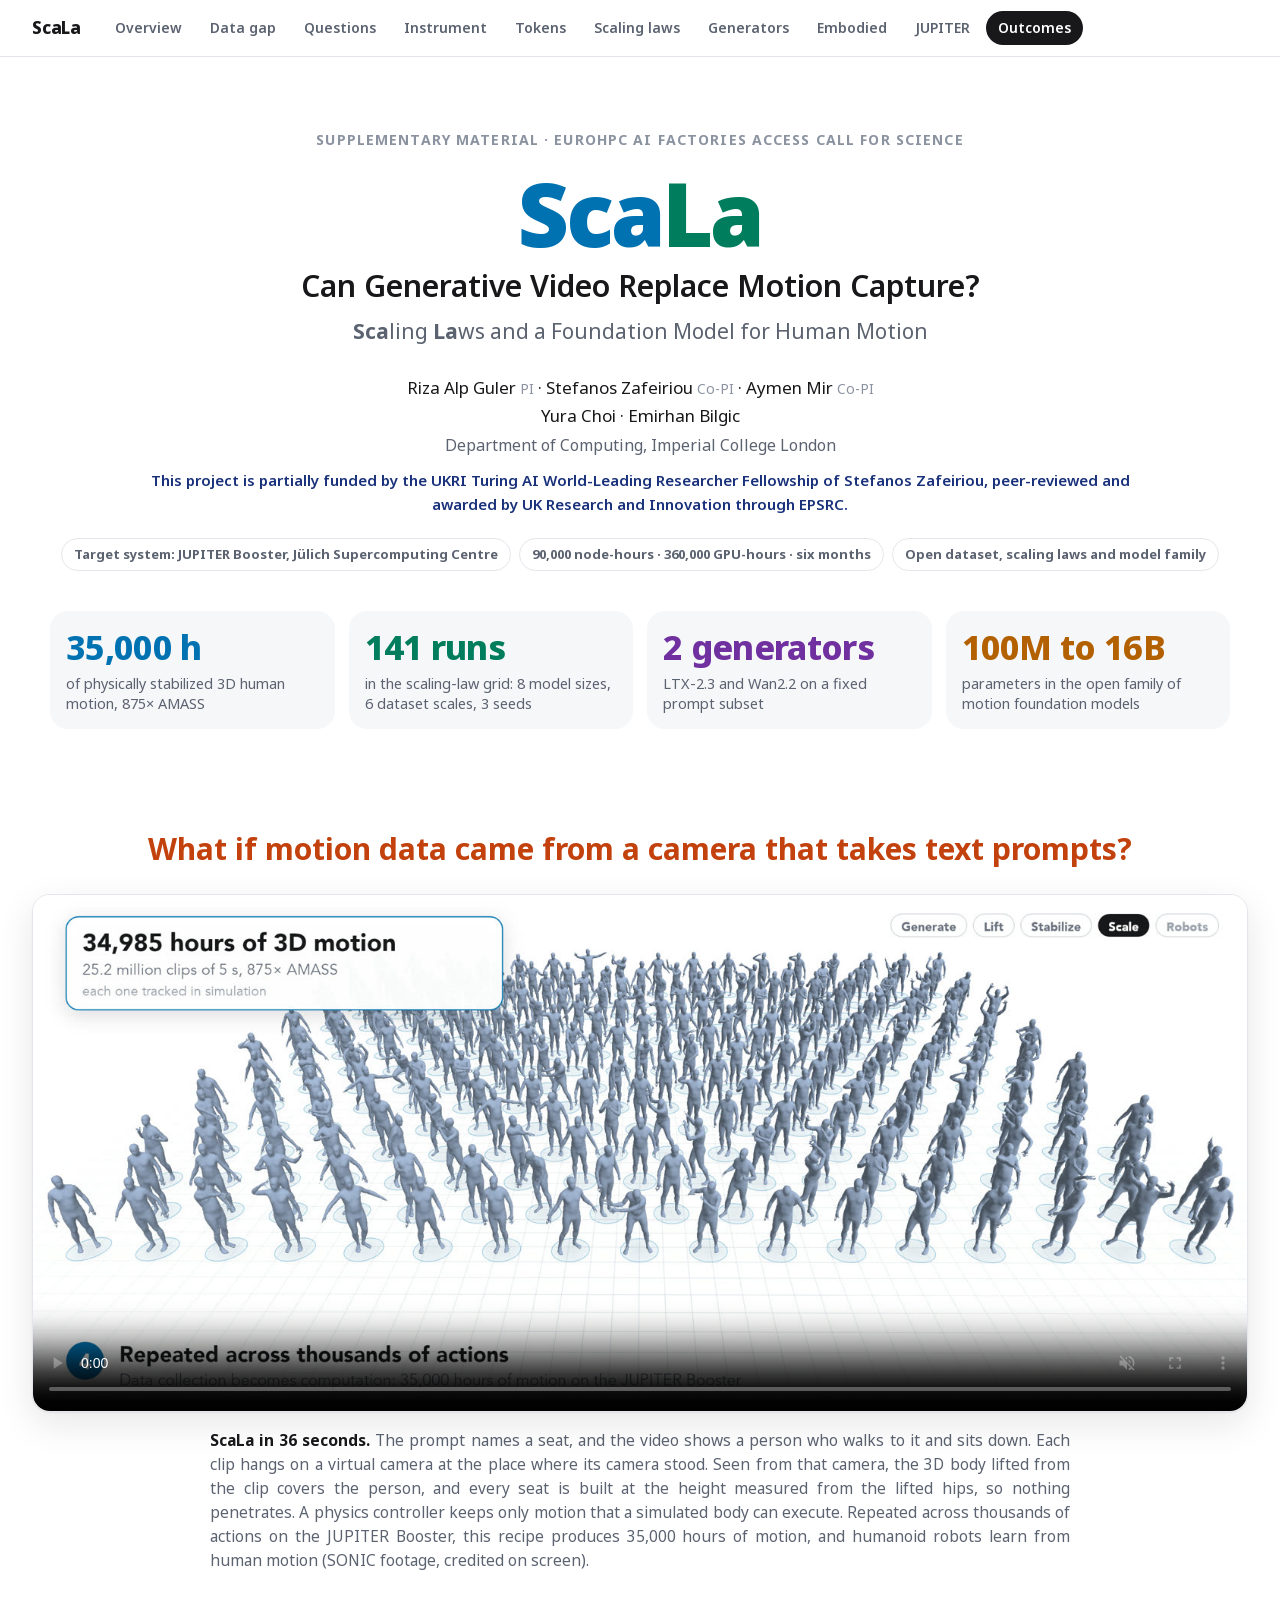
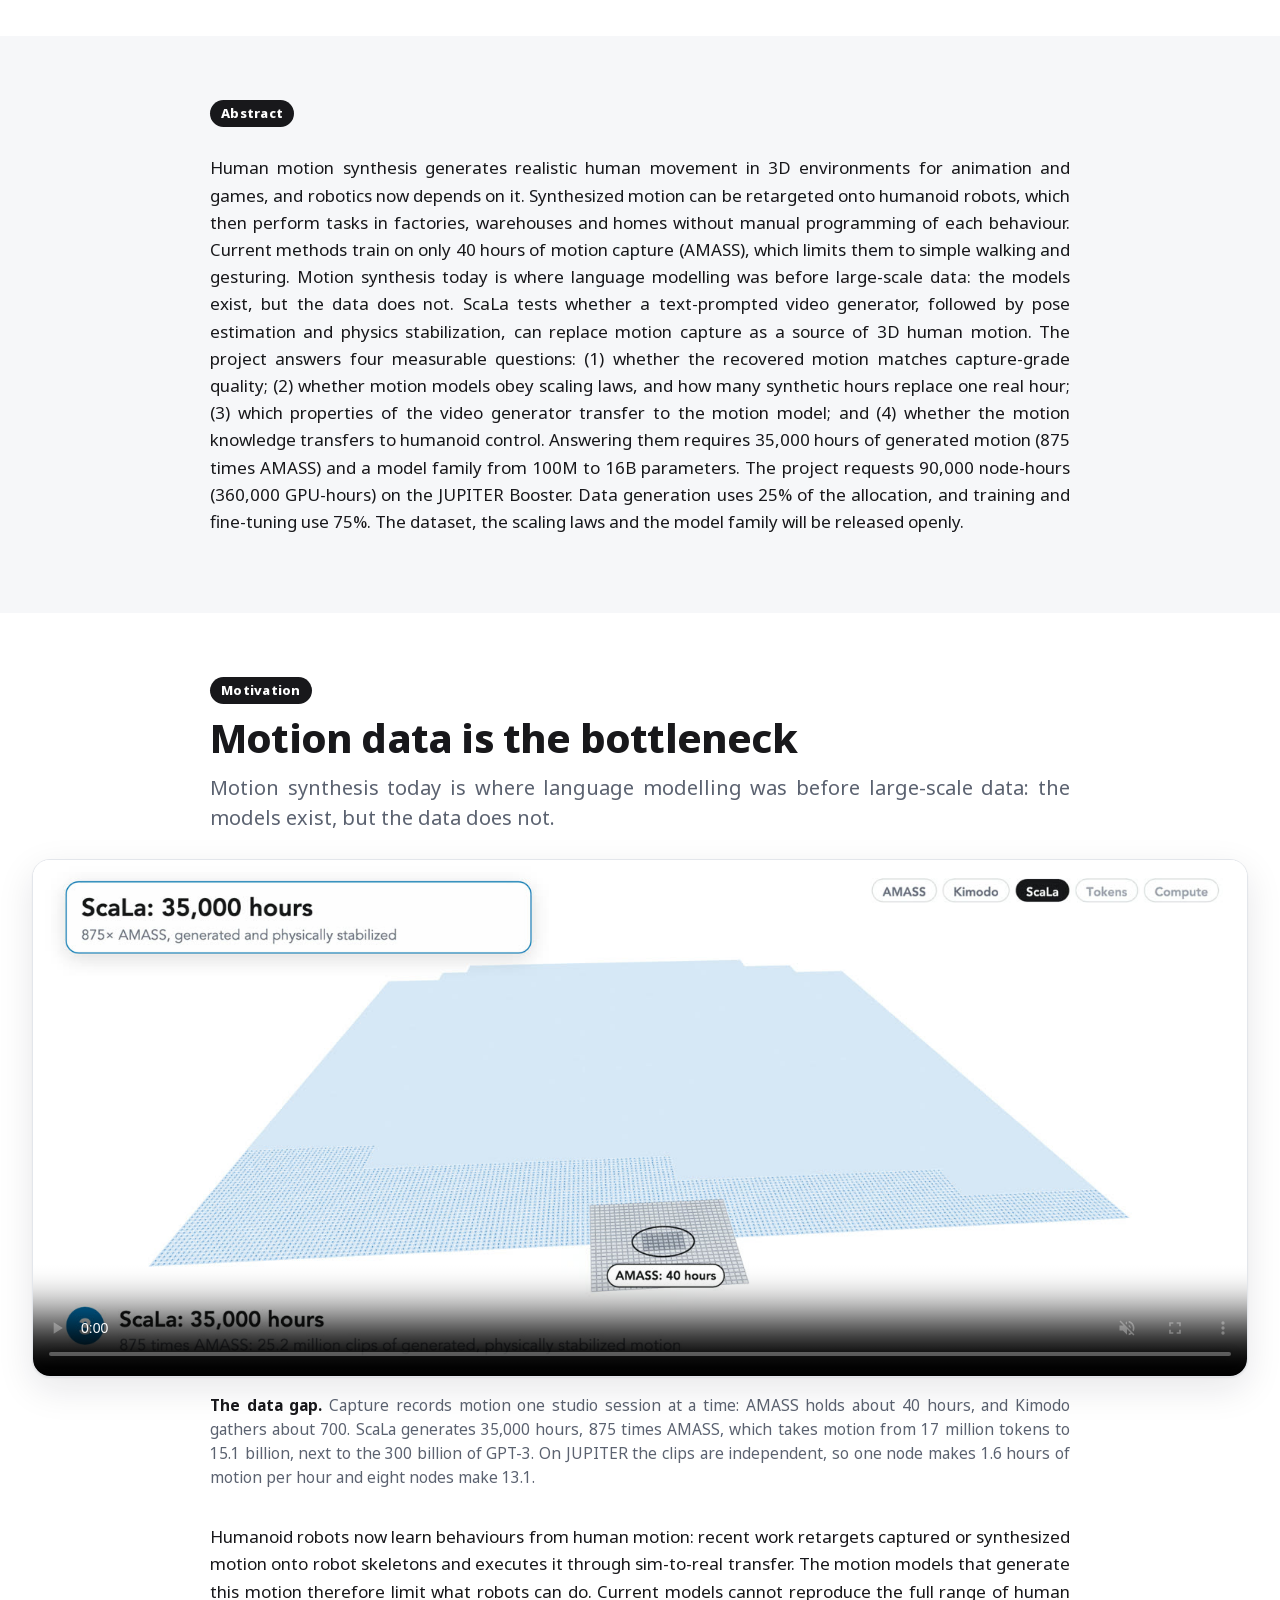
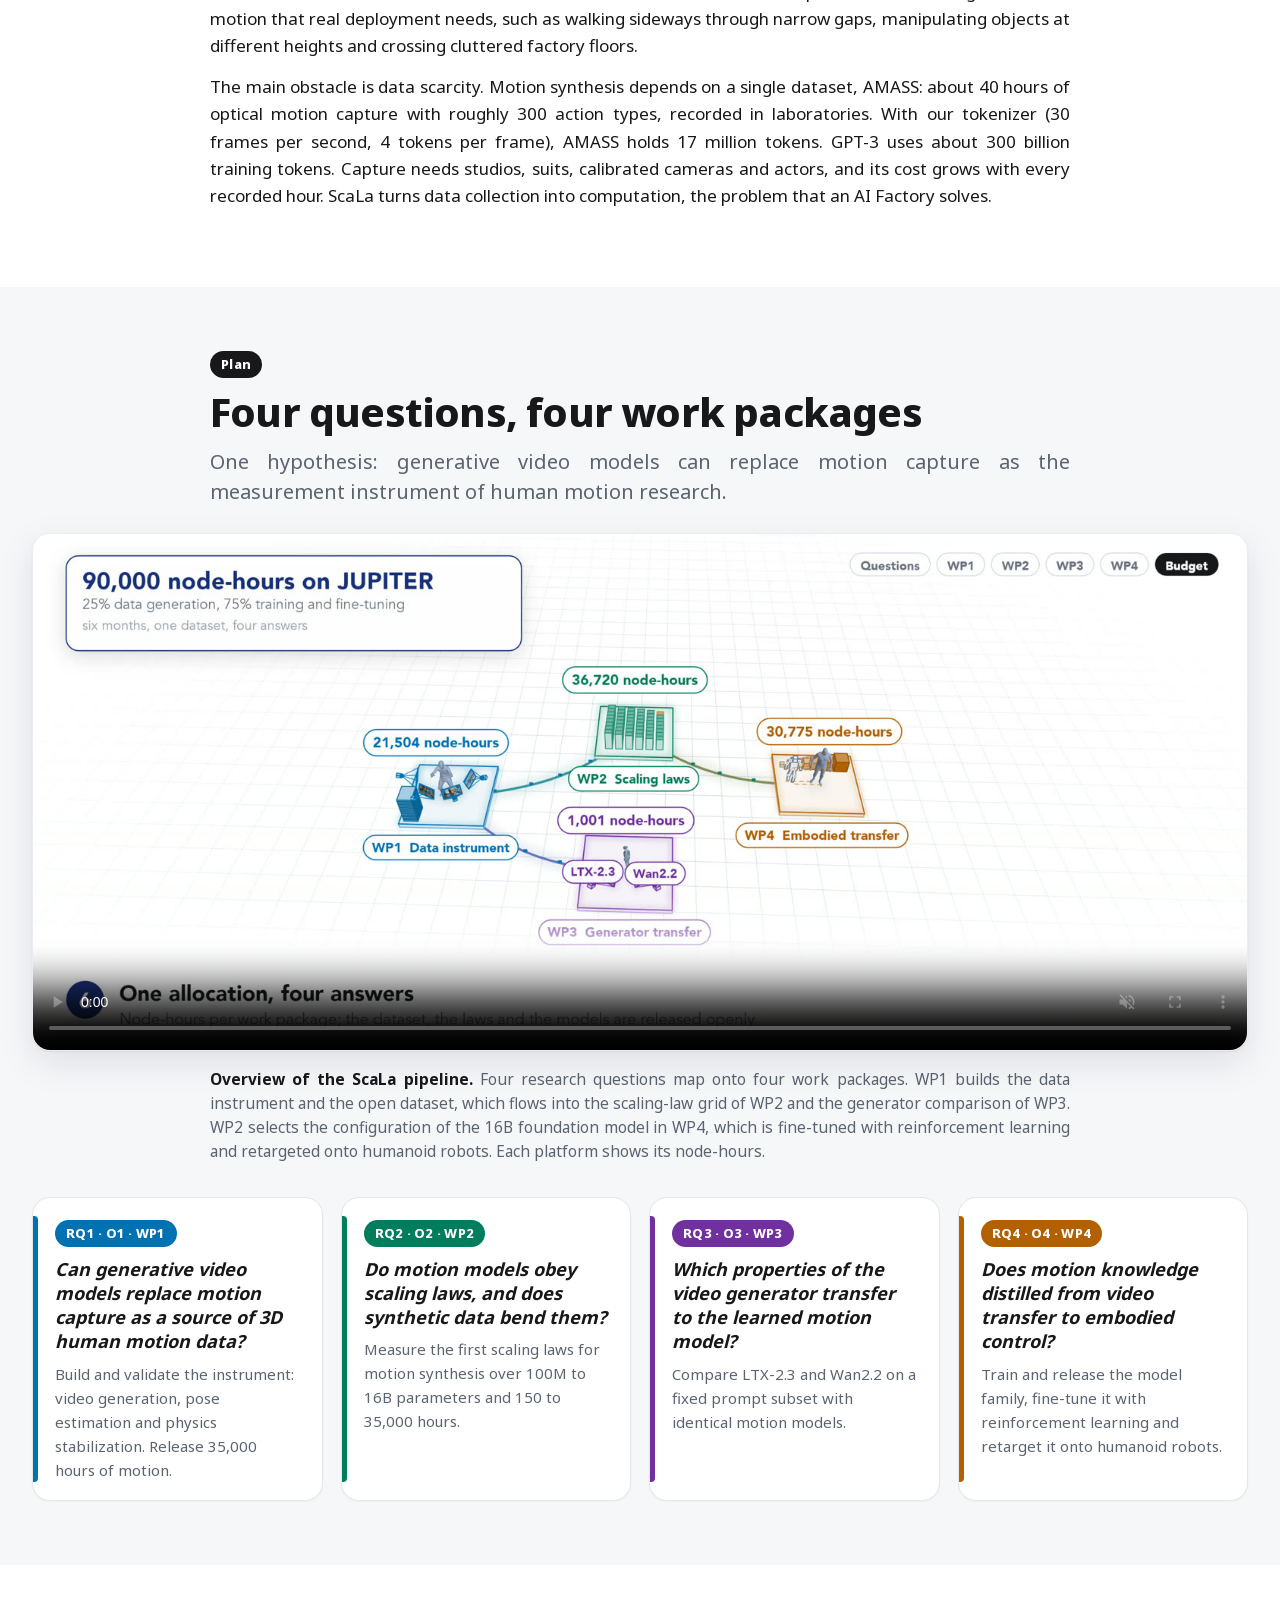
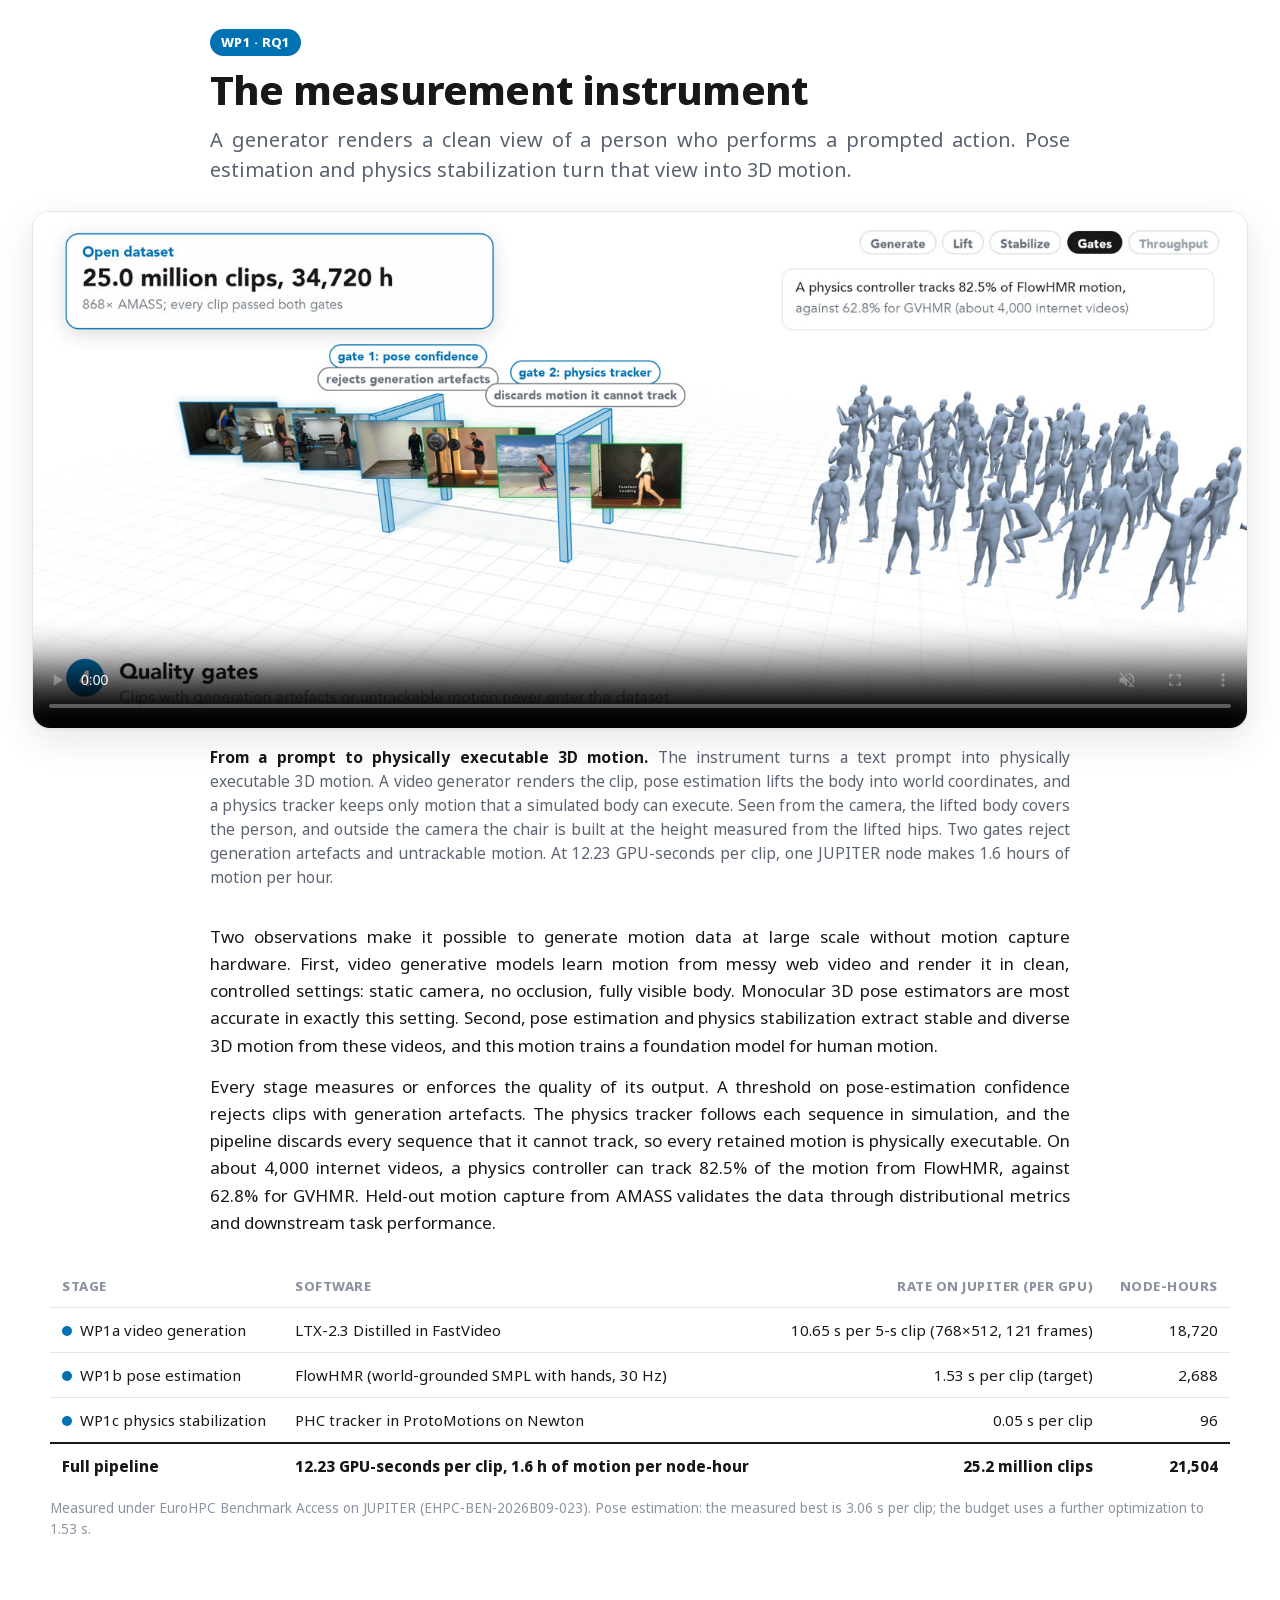
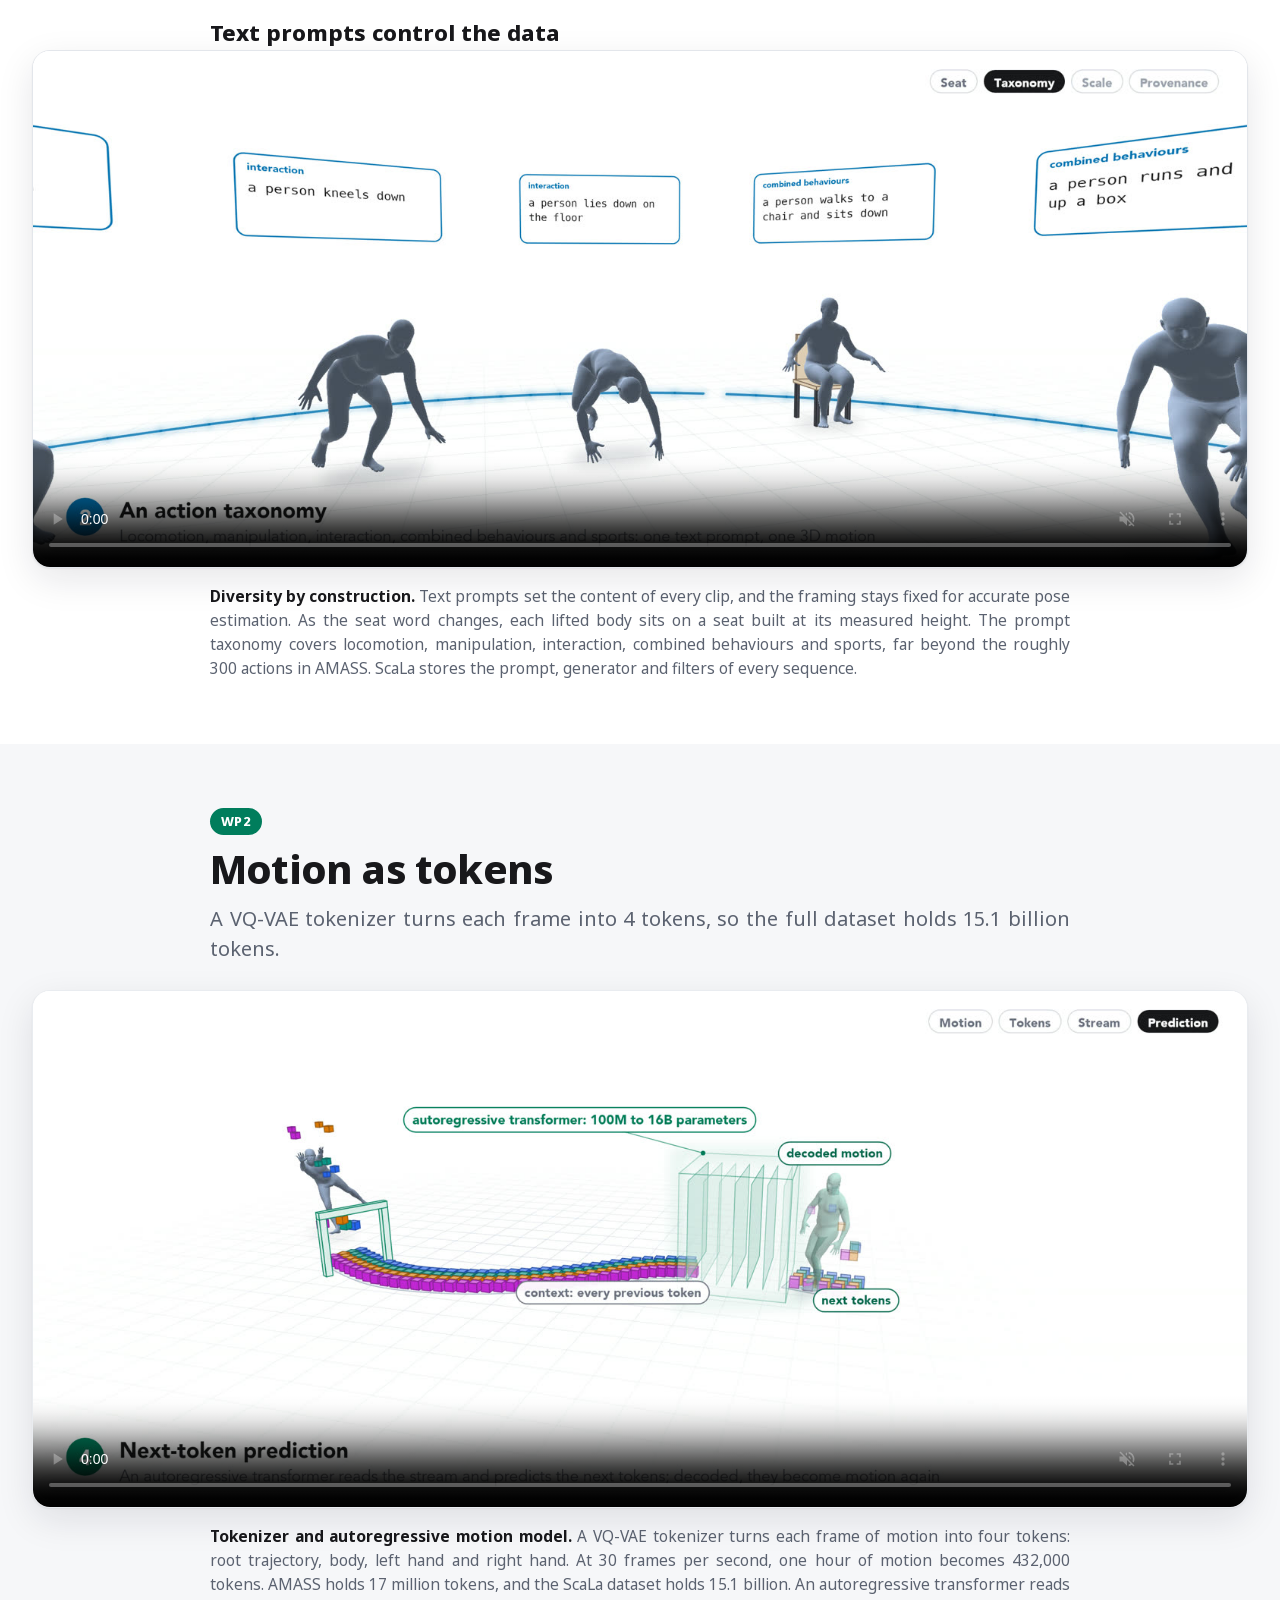
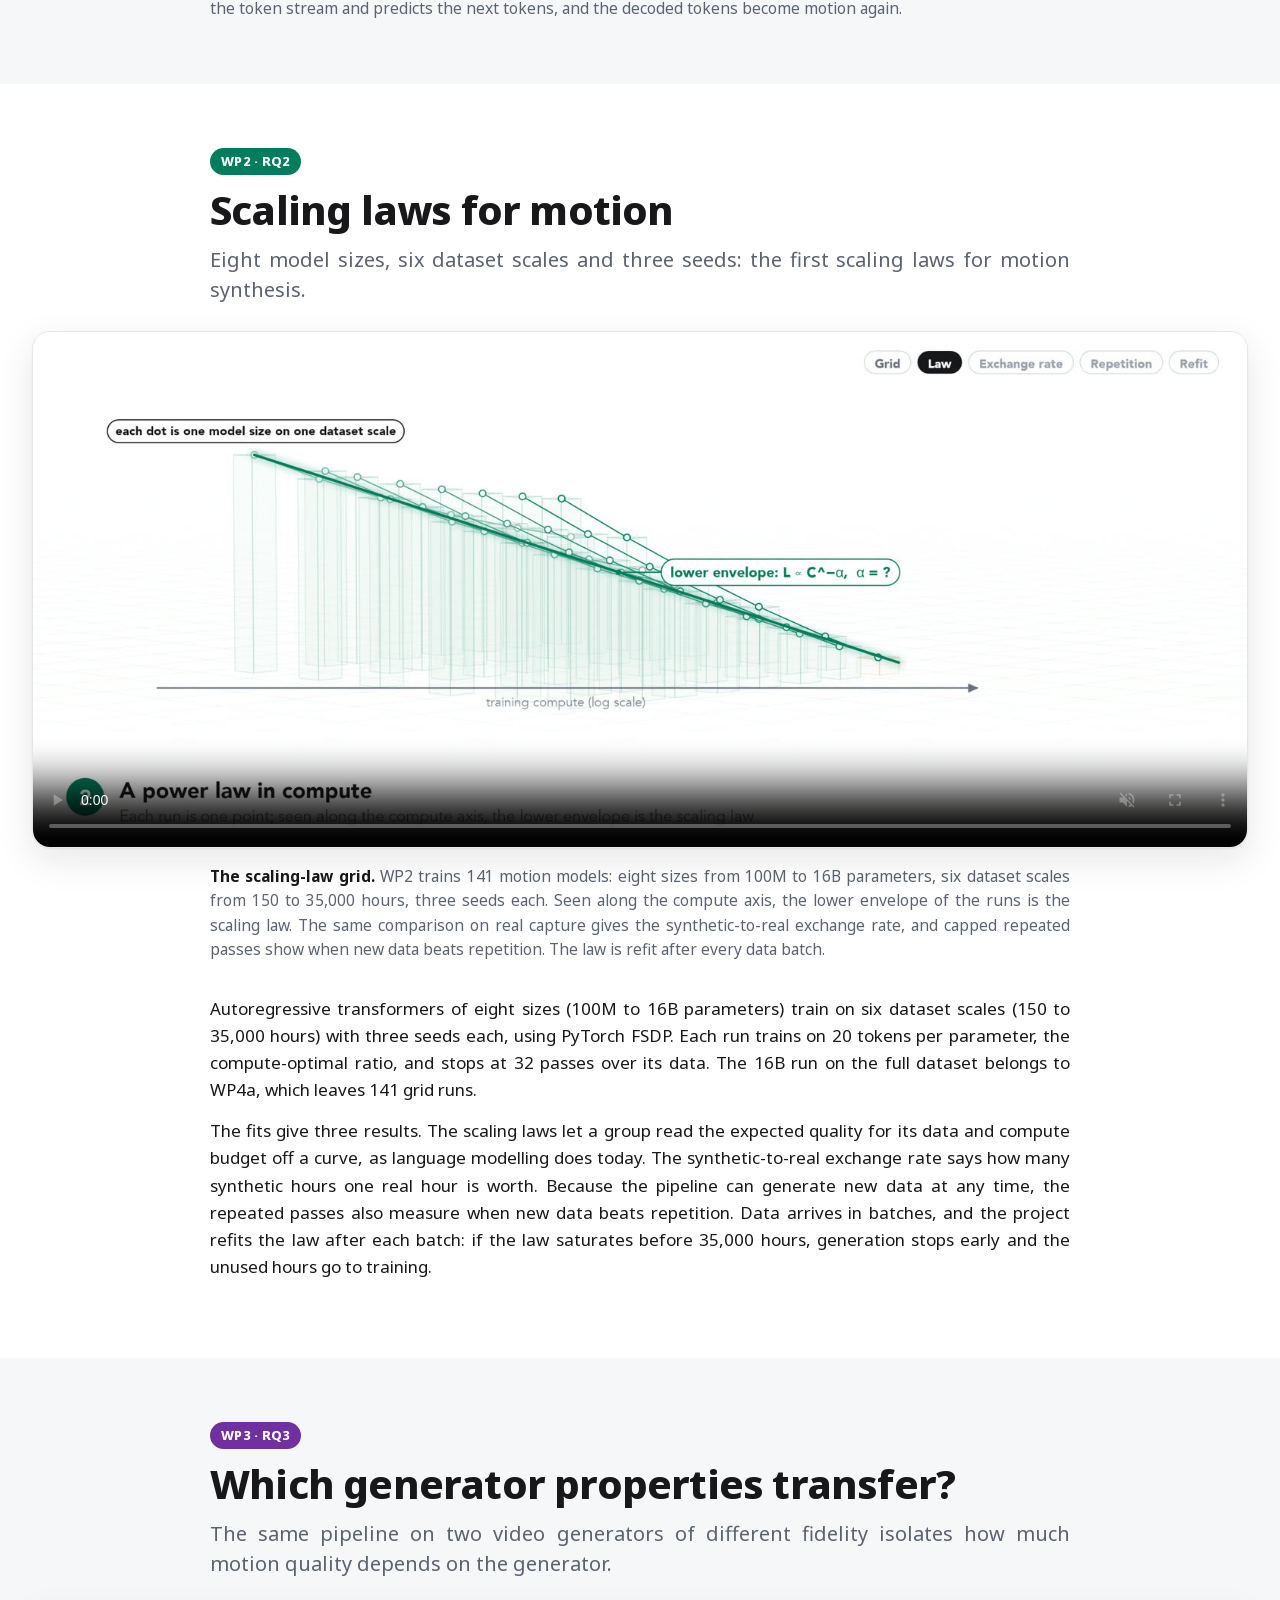
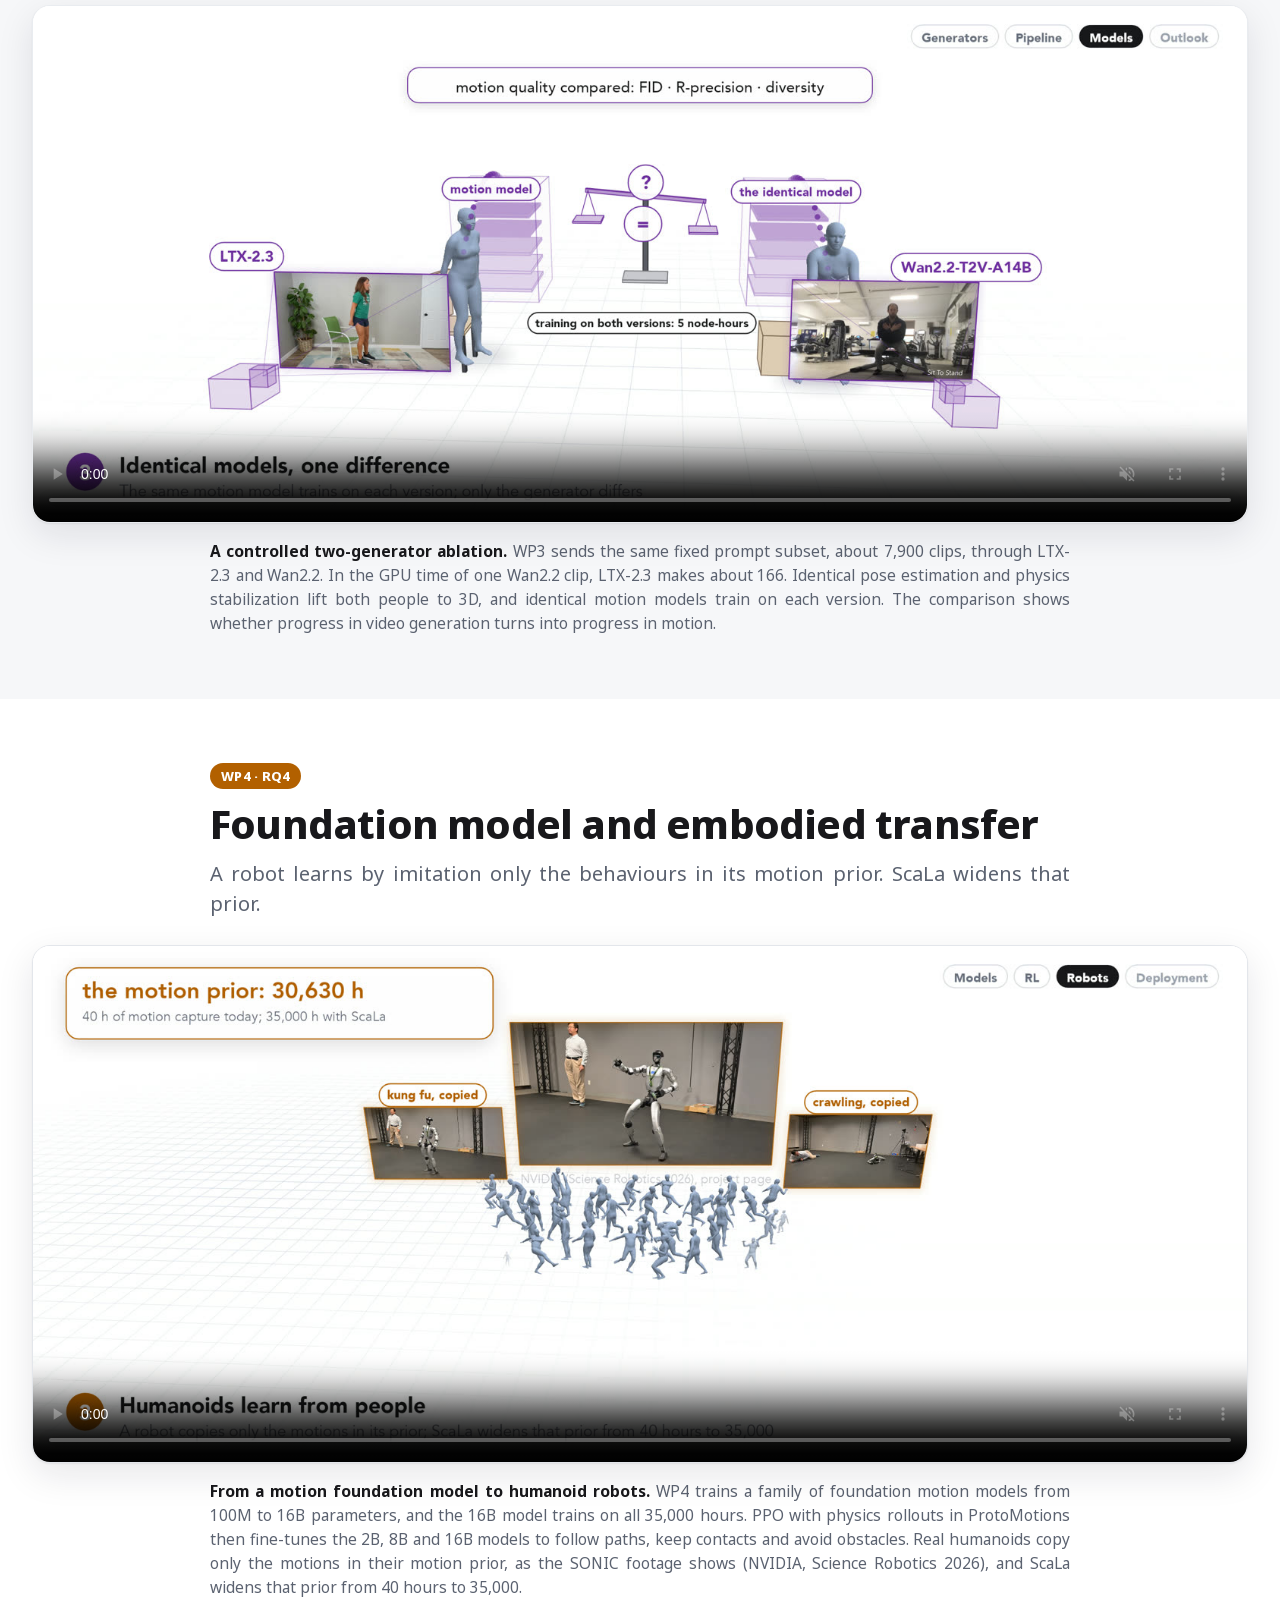
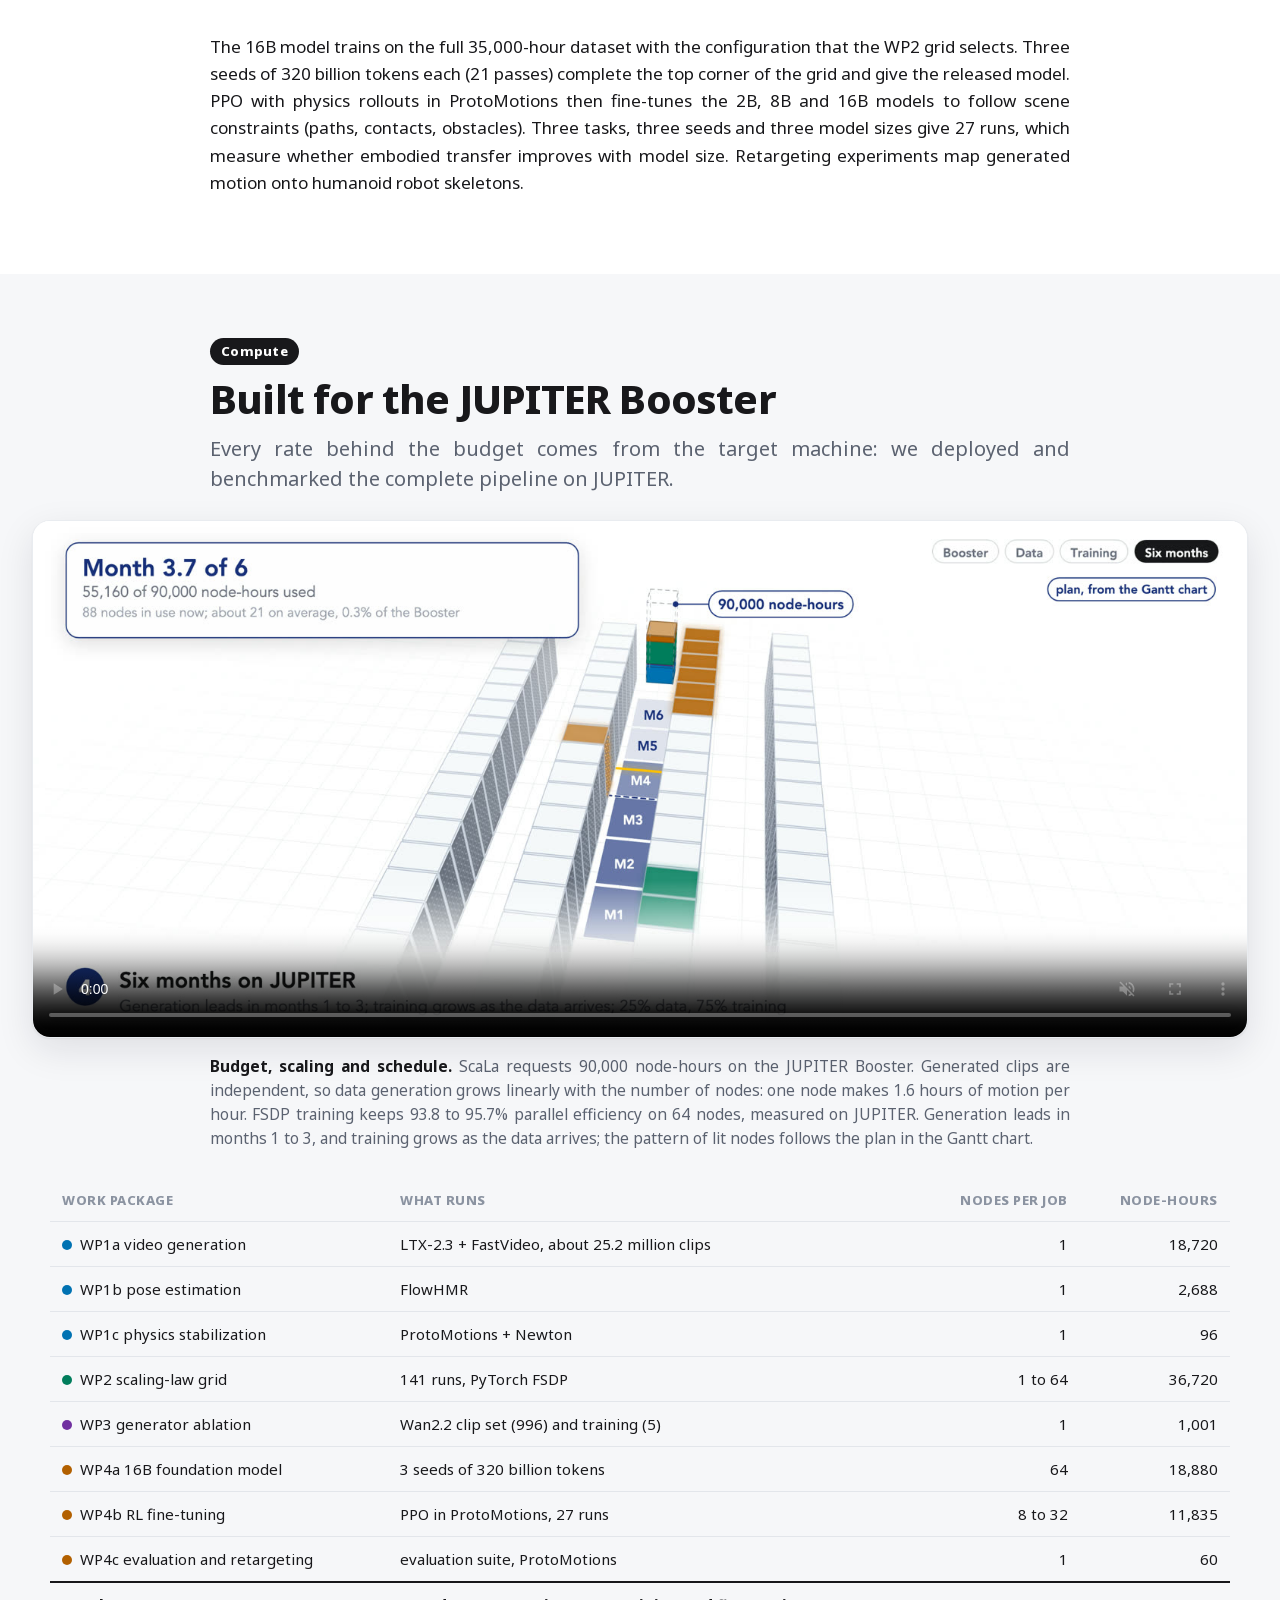
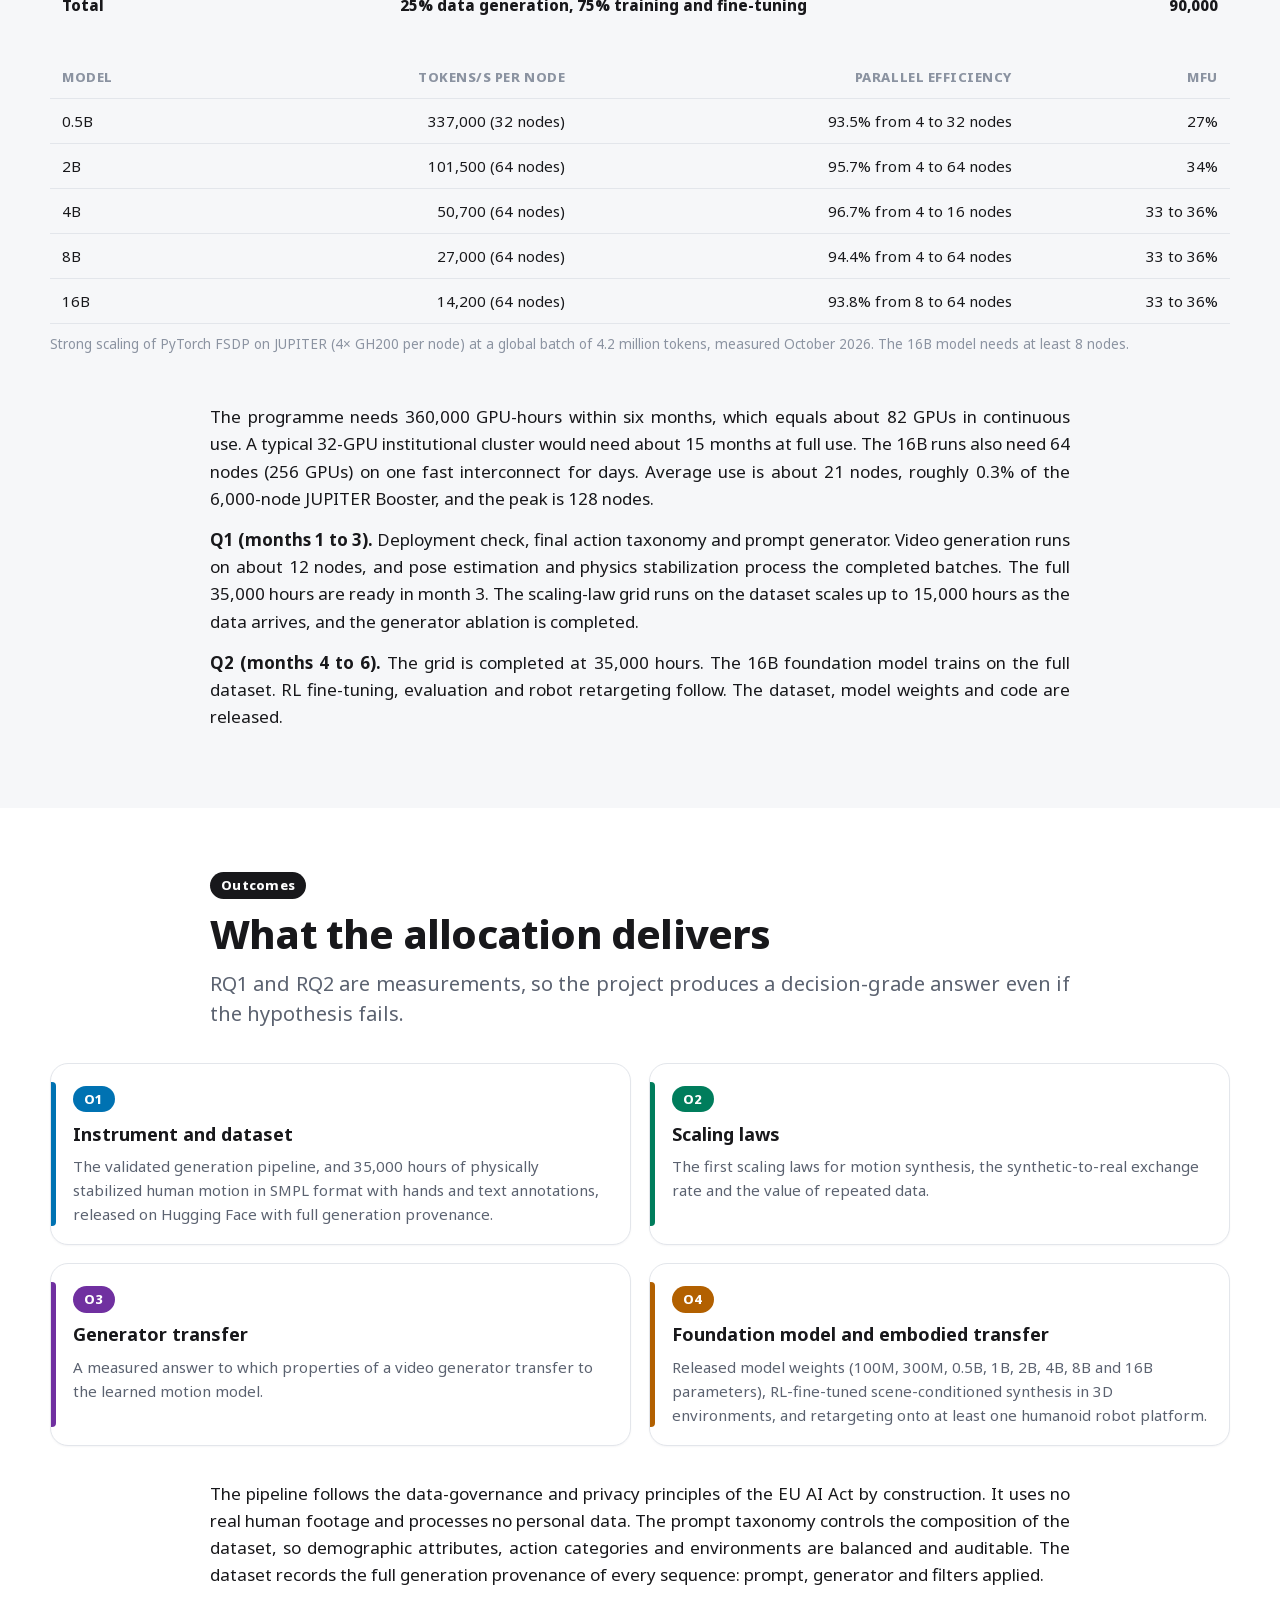
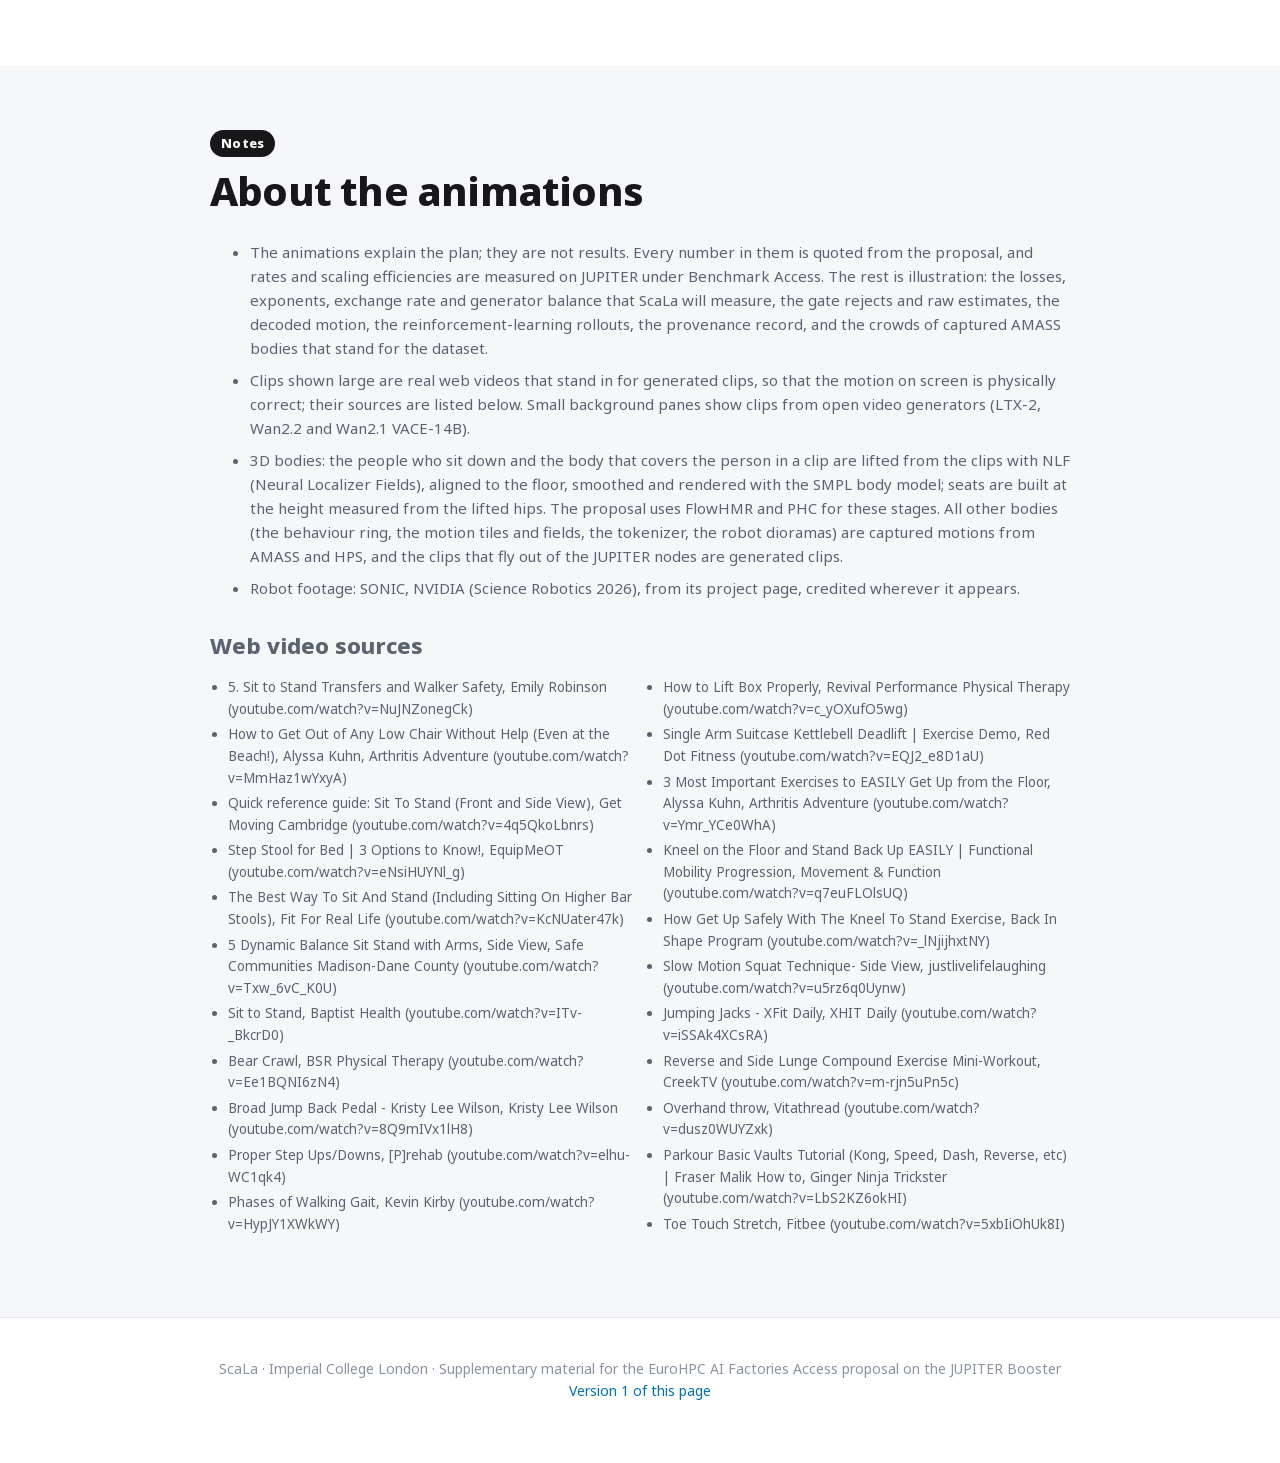
==== commit 654ae256: "Teaser field and instrument dataset: stable in-place AMASS captures as 3D bodies; crowds named in th" ====
--- a/index.html
+++ b/index.html
@@ -461,7 +461,7 @@
   <div class="wrap">
     <div class="sec-head"><span class="label l0">Notes</span><h2>About the animations</h2></div>
     <ul class="notes">
-      <li>The animations explain the plan; they are not results. Every number in them is quoted from the proposal, and rates and scaling efficiencies are measured on JUPITER under Benchmark Access. The rest is illustration: the losses, exponents, exchange rate and generator balance that ScaLa will measure, the gate rejects and raw estimates, the decoded motion, the reinforcement-learning rollouts and the provenance record.</li>
+      <li>The animations explain the plan; they are not results. Every number in them is quoted from the proposal, and rates and scaling efficiencies are measured on JUPITER under Benchmark Access. The rest is illustration: the losses, exponents, exchange rate and generator balance that ScaLa will measure, the gate rejects and raw estimates, the decoded motion, the reinforcement-learning rollouts, the provenance record, and the crowds of captured AMASS bodies that stand for the dataset.</li>
       <li>Clips shown large are real web videos that stand in for generated clips, so that the motion on screen is physically correct; their sources are listed below. Small background panes show clips from open video generators (LTX-2, Wan2.2 and Wan2.1 VACE-14B).</li>
       <li>3D bodies: the people who sit down and the body that covers the person in a clip are lifted from the clips with NLF (Neural Localizer Fields), aligned to the floor, smoothed and rendered with the SMPL body model; seats are built at the height measured from the lifted hips. The proposal uses FlowHMR and PHC for these stages. All other bodies (the behaviour ring, the motion tiles and fields, the tokenizer, the robot dioramas) are captured motions from AMASS and HPS, and the clips that fly out of the JUPITER nodes are generated clips.</li>
       <li>Robot footage: SONIC, NVIDIA (Science Robotics 2026), from its project page, credited wherever it appears.</li>
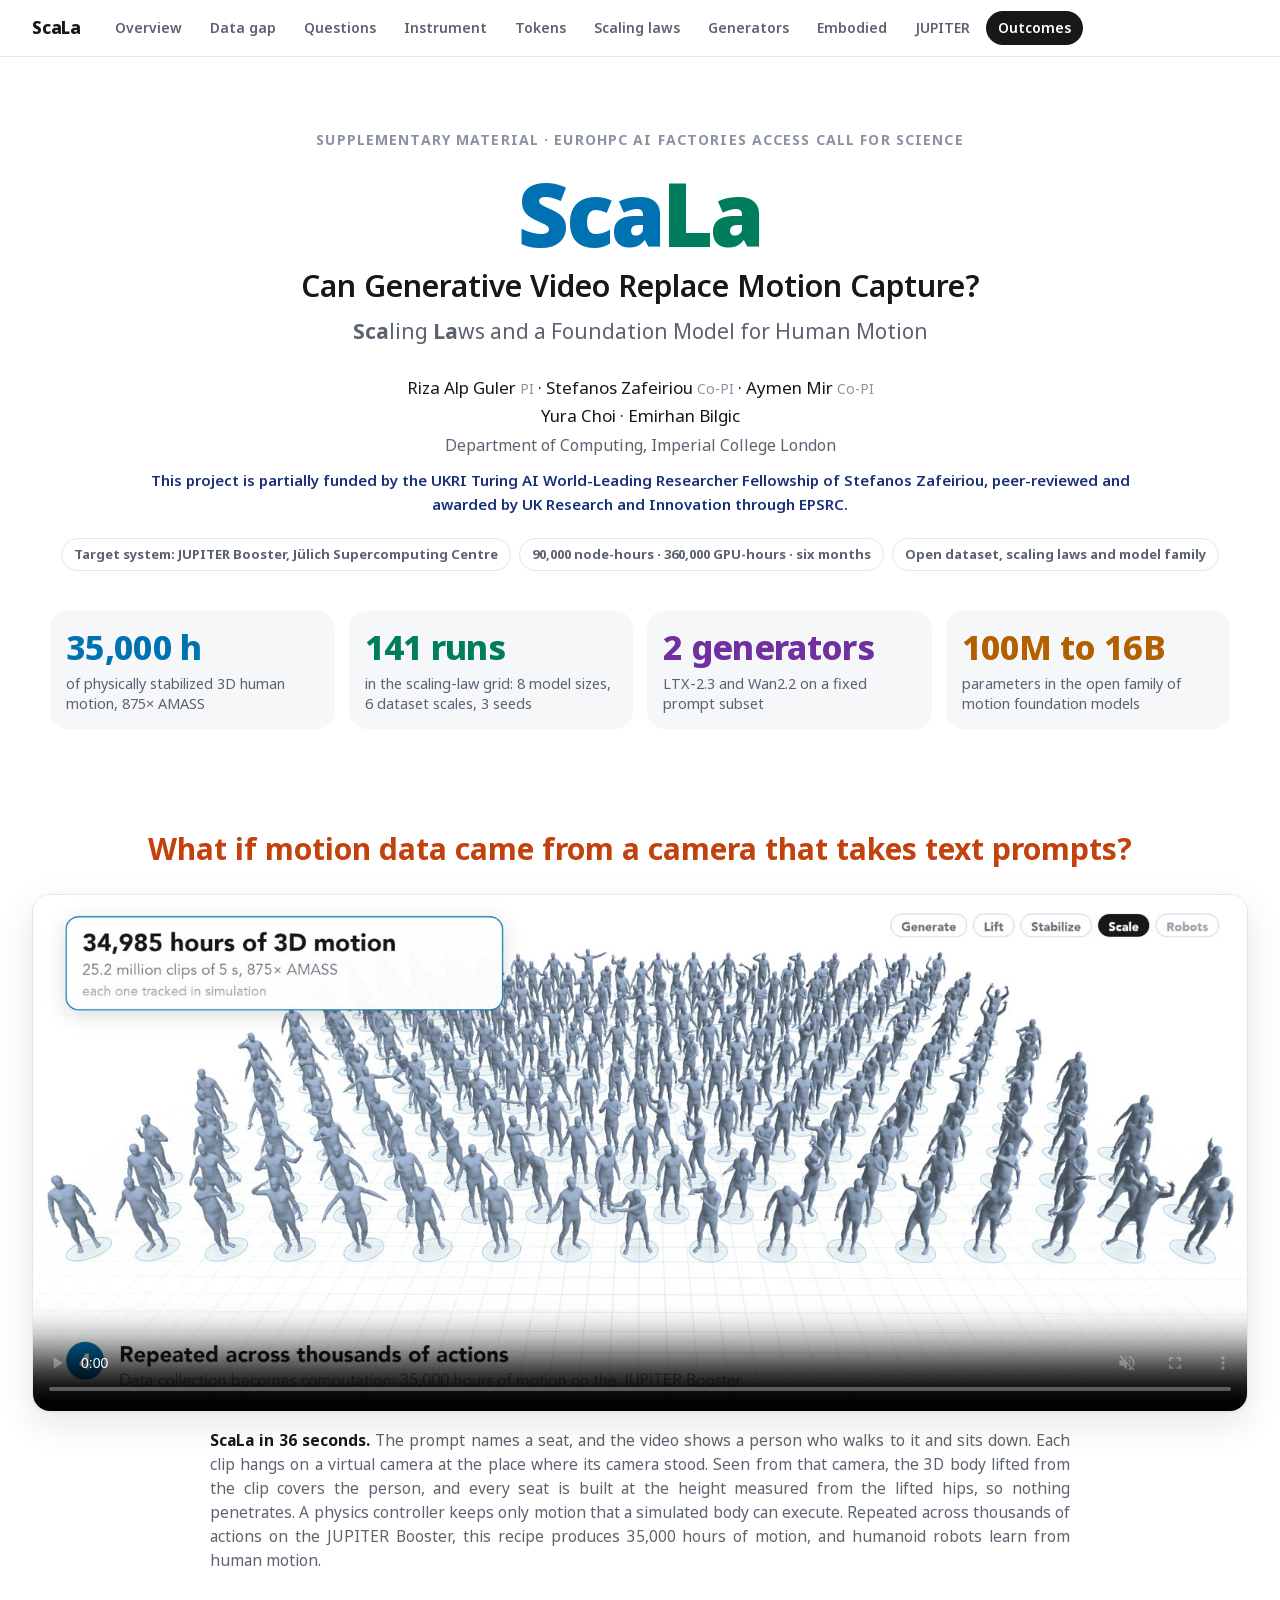
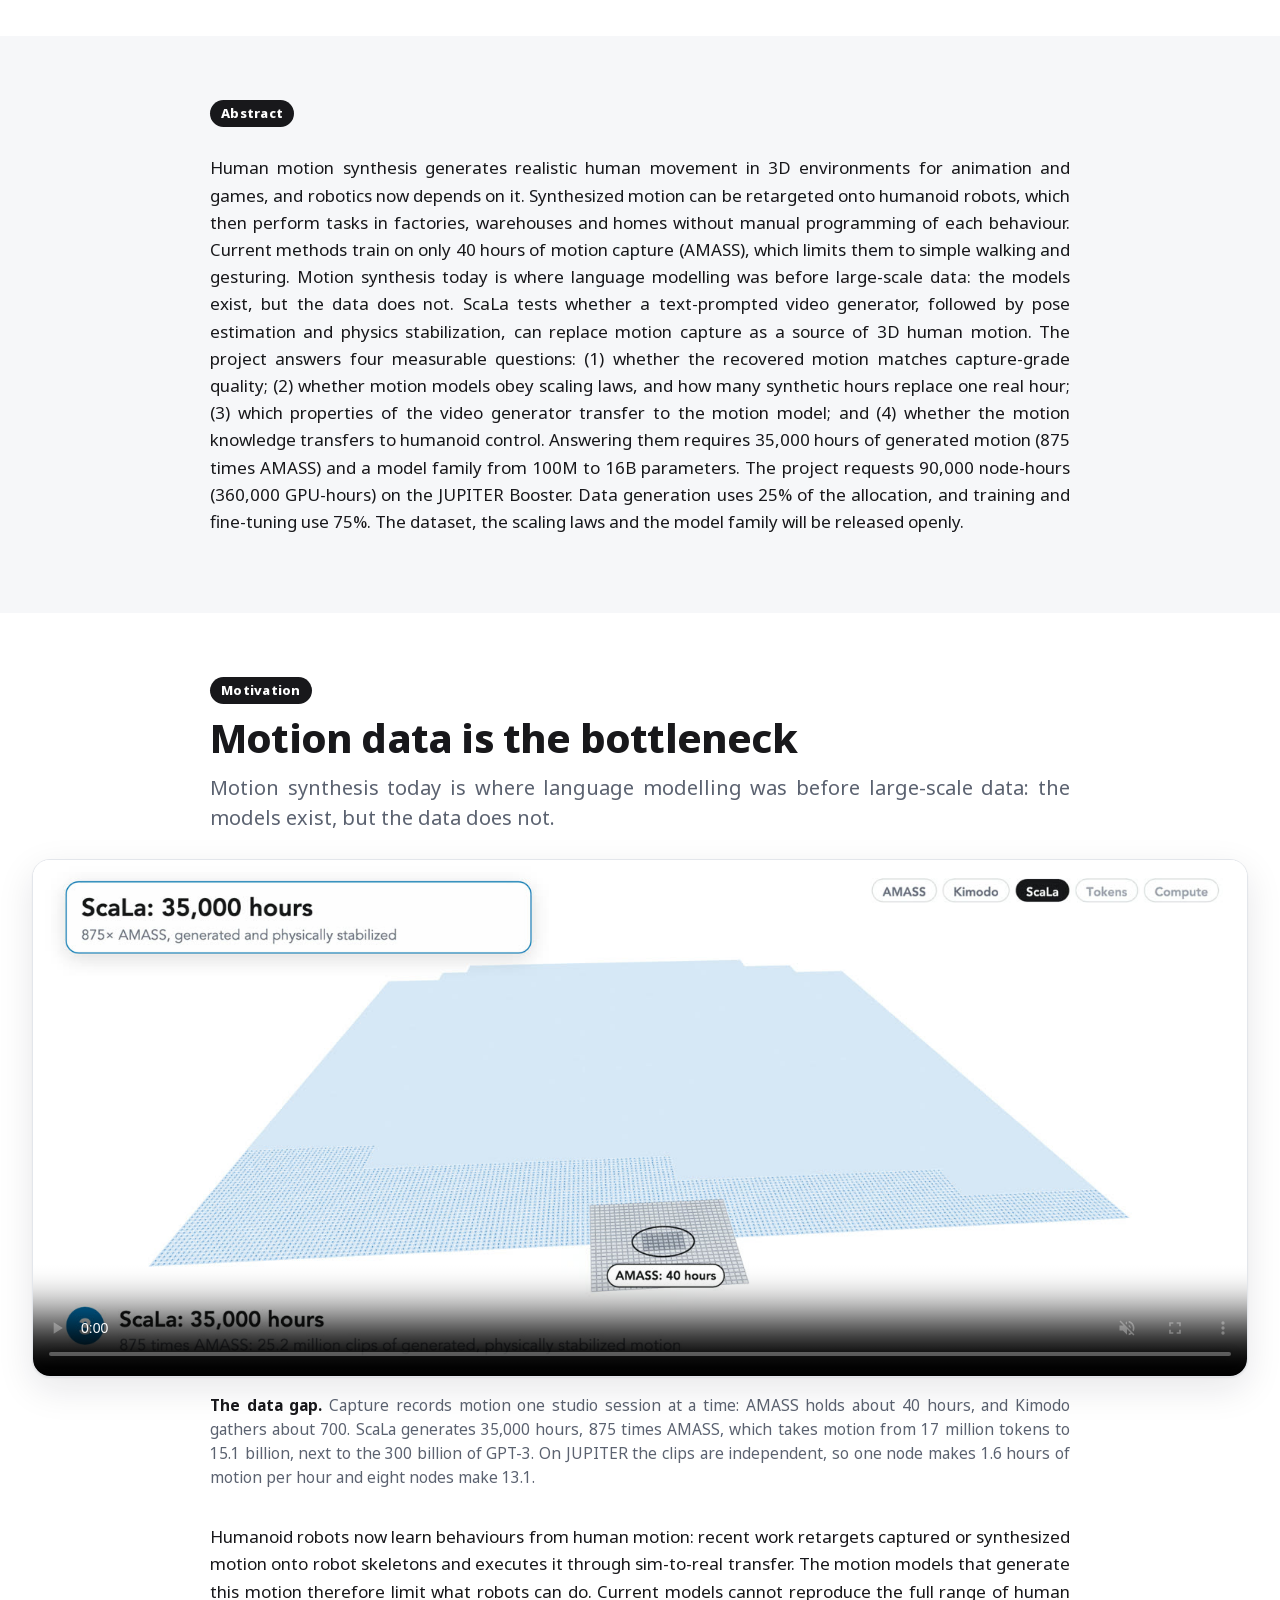
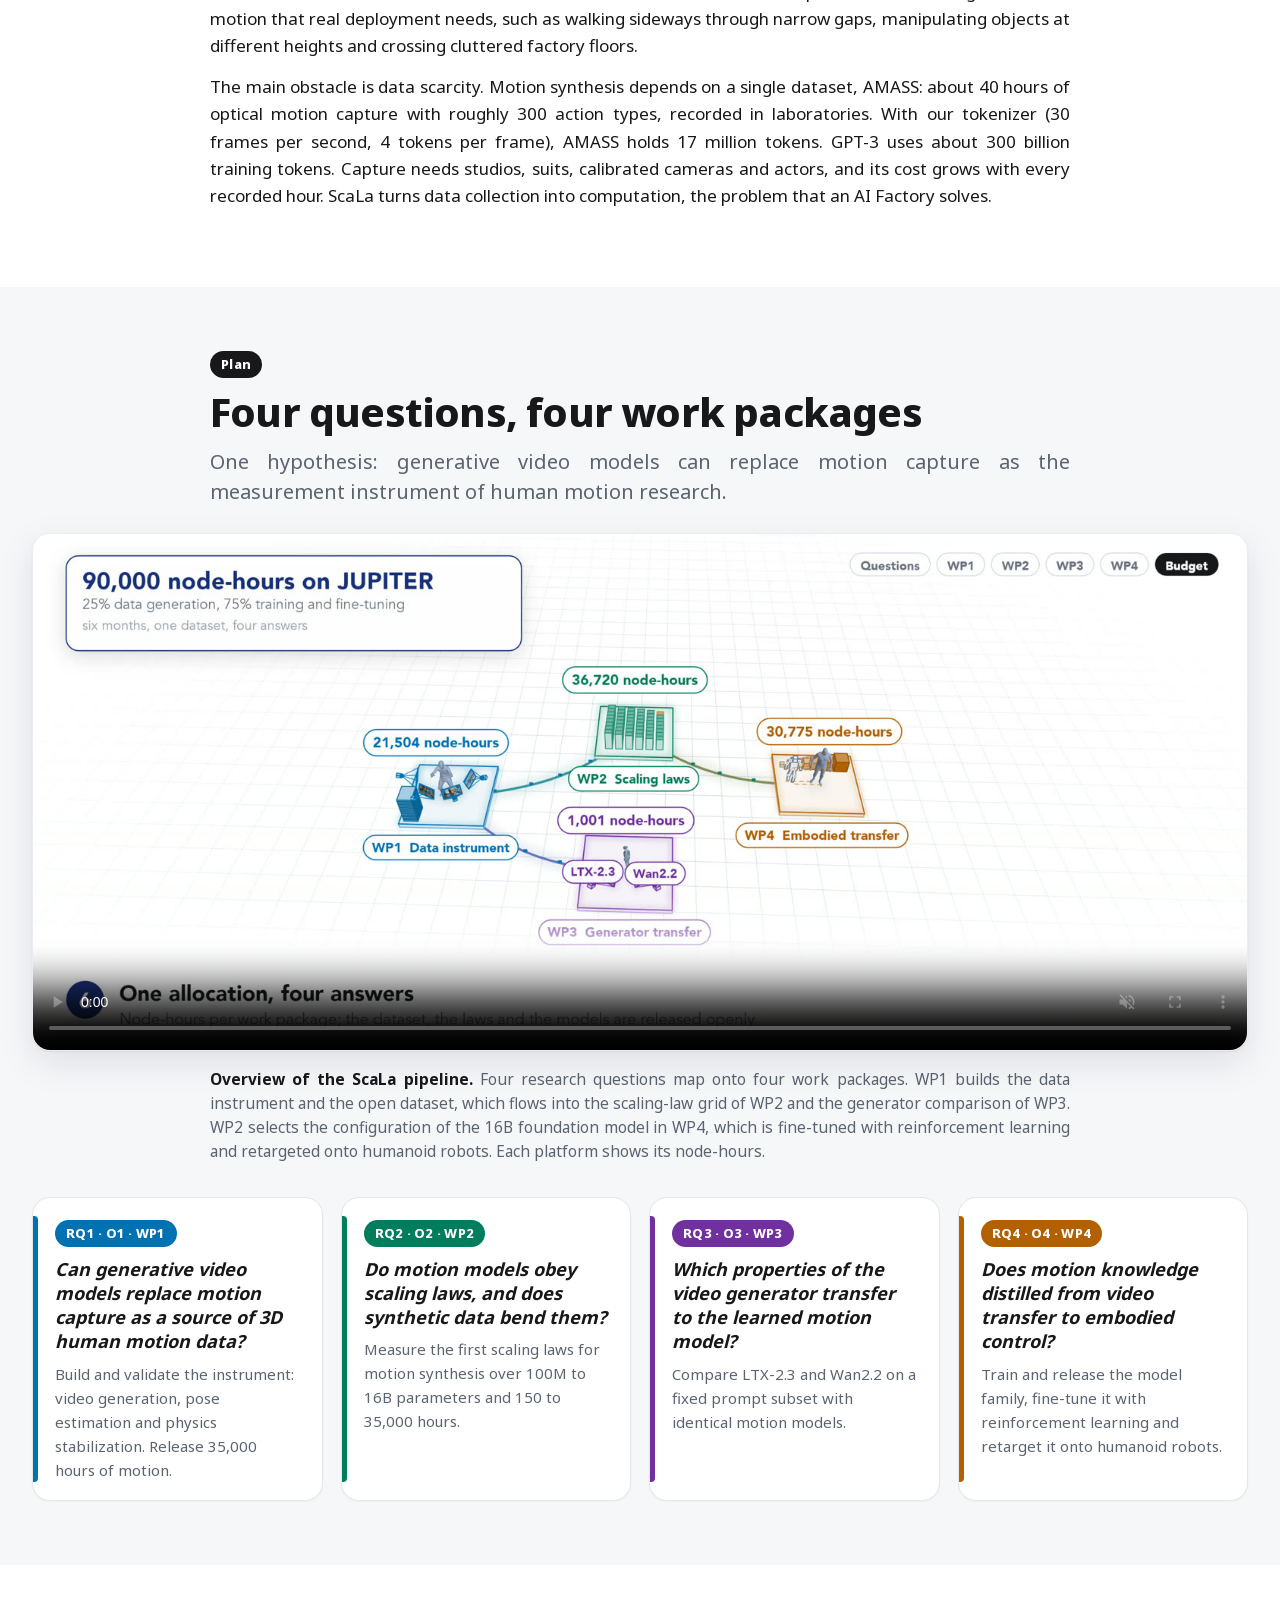
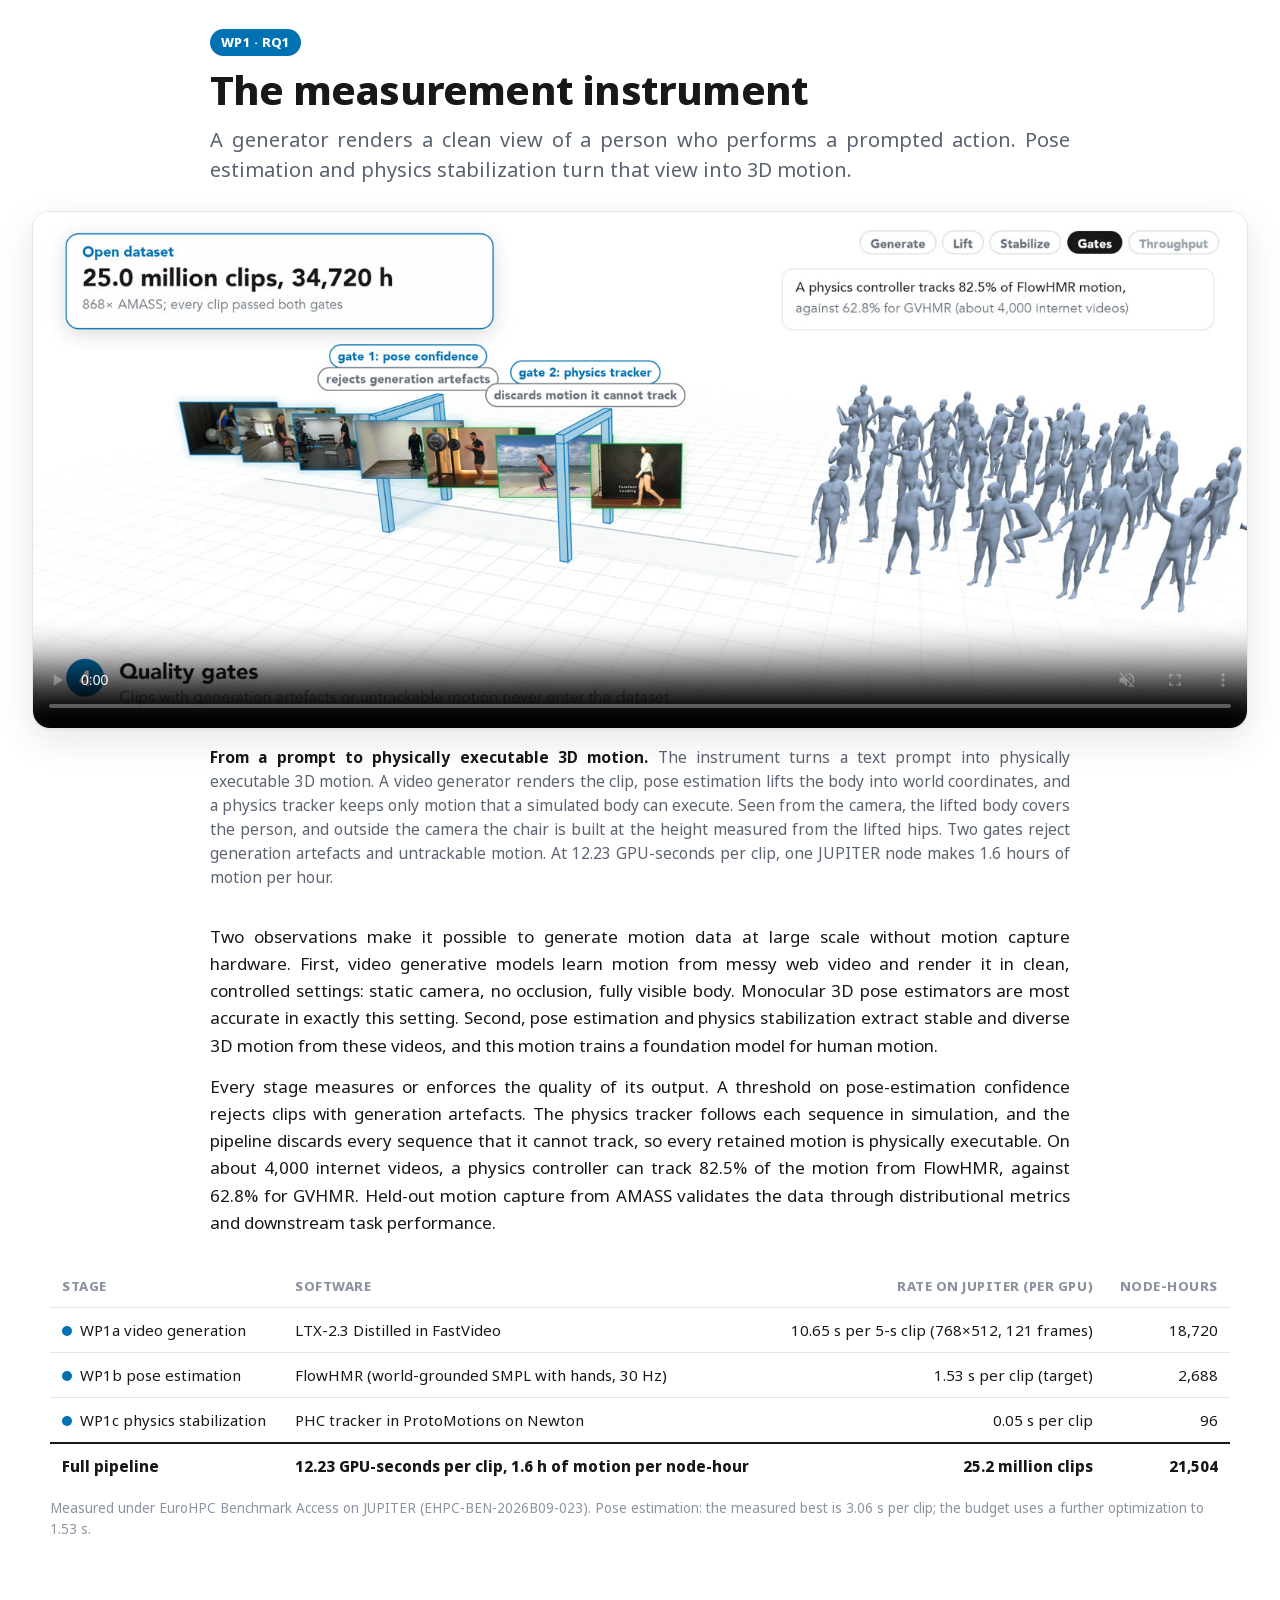
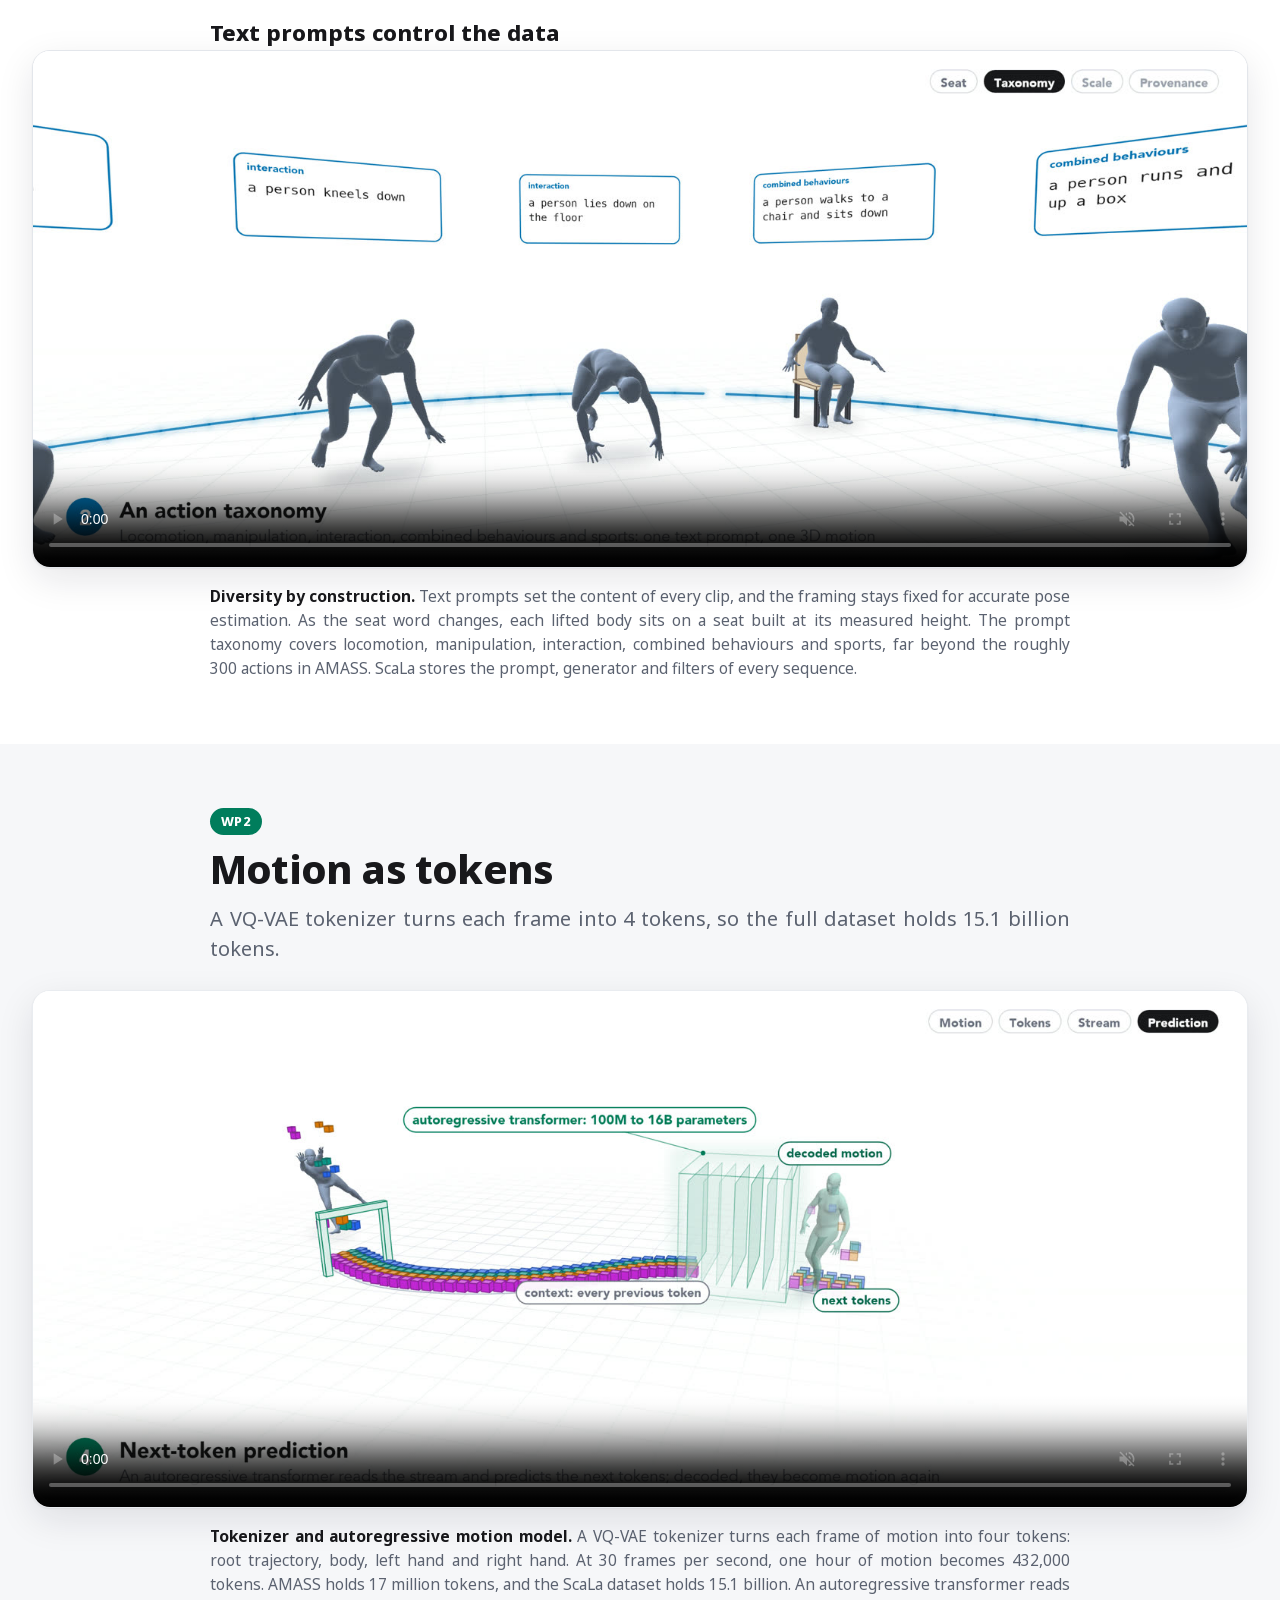
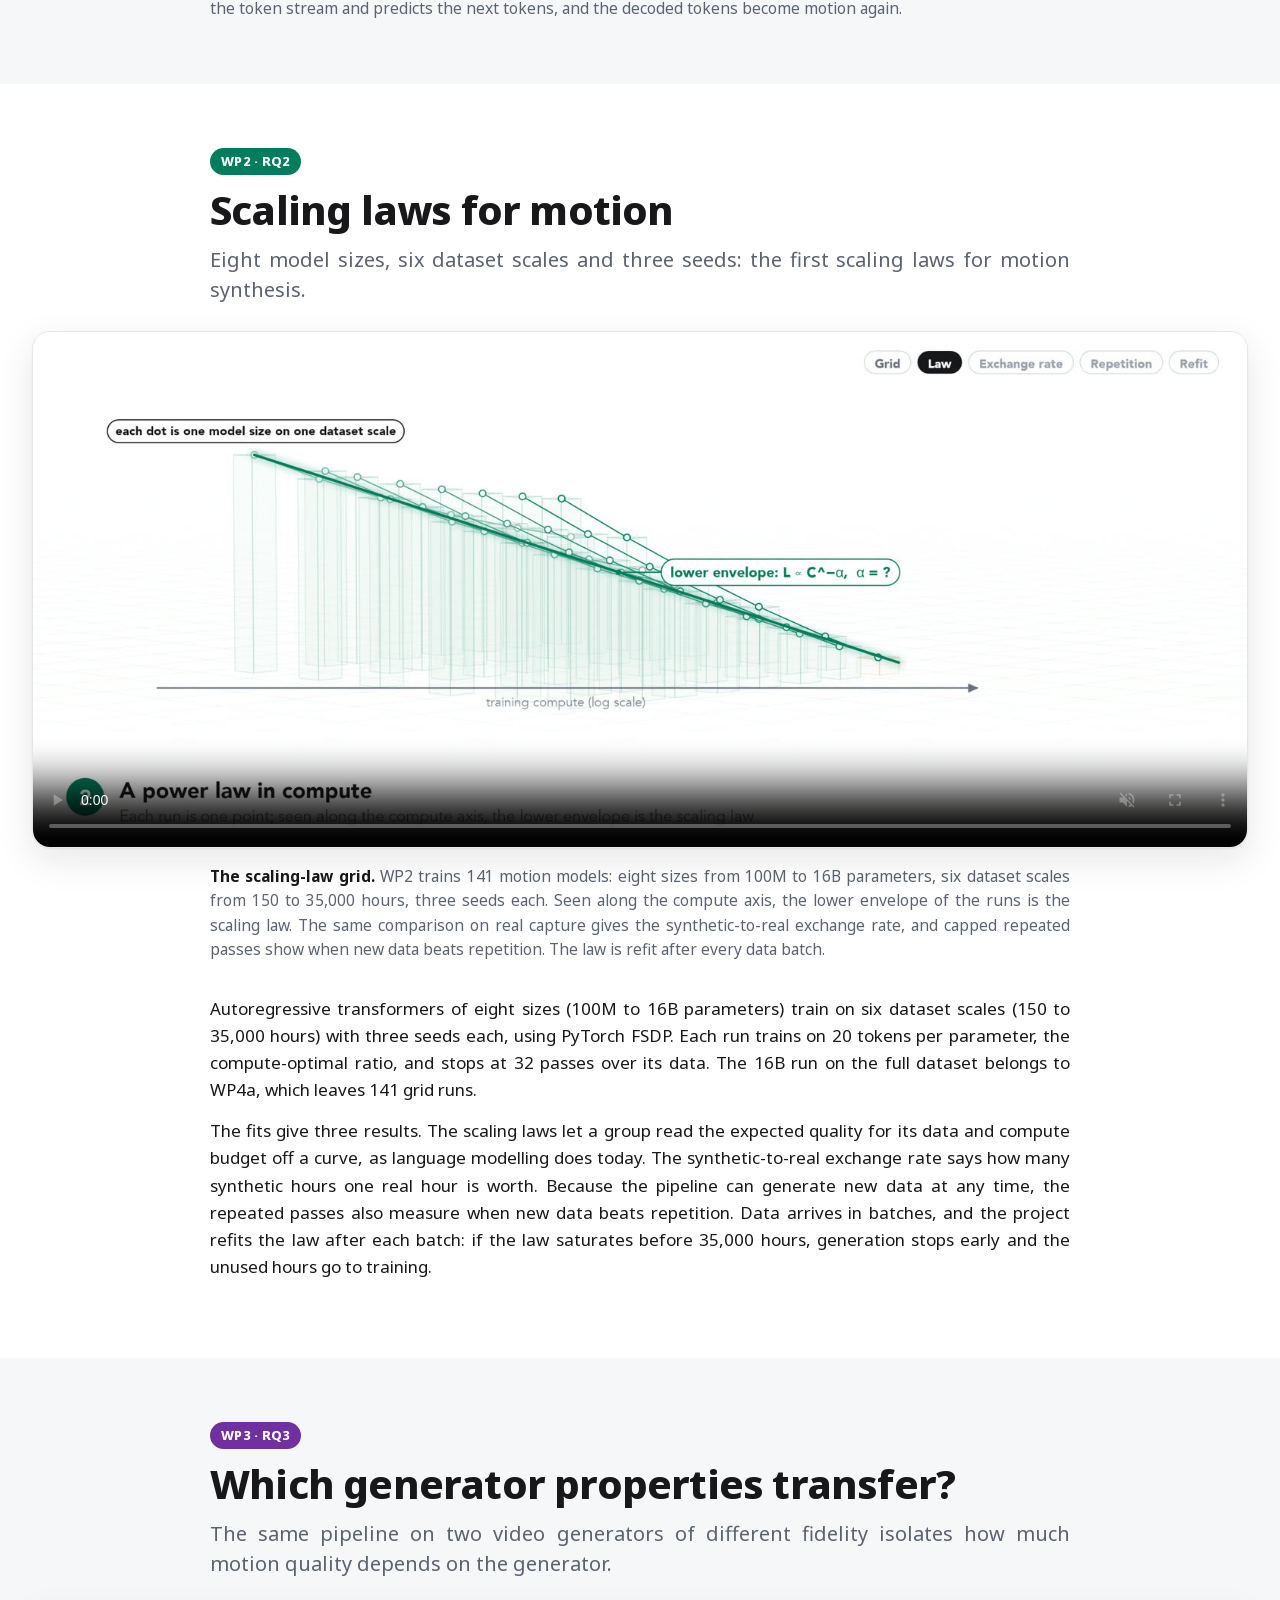
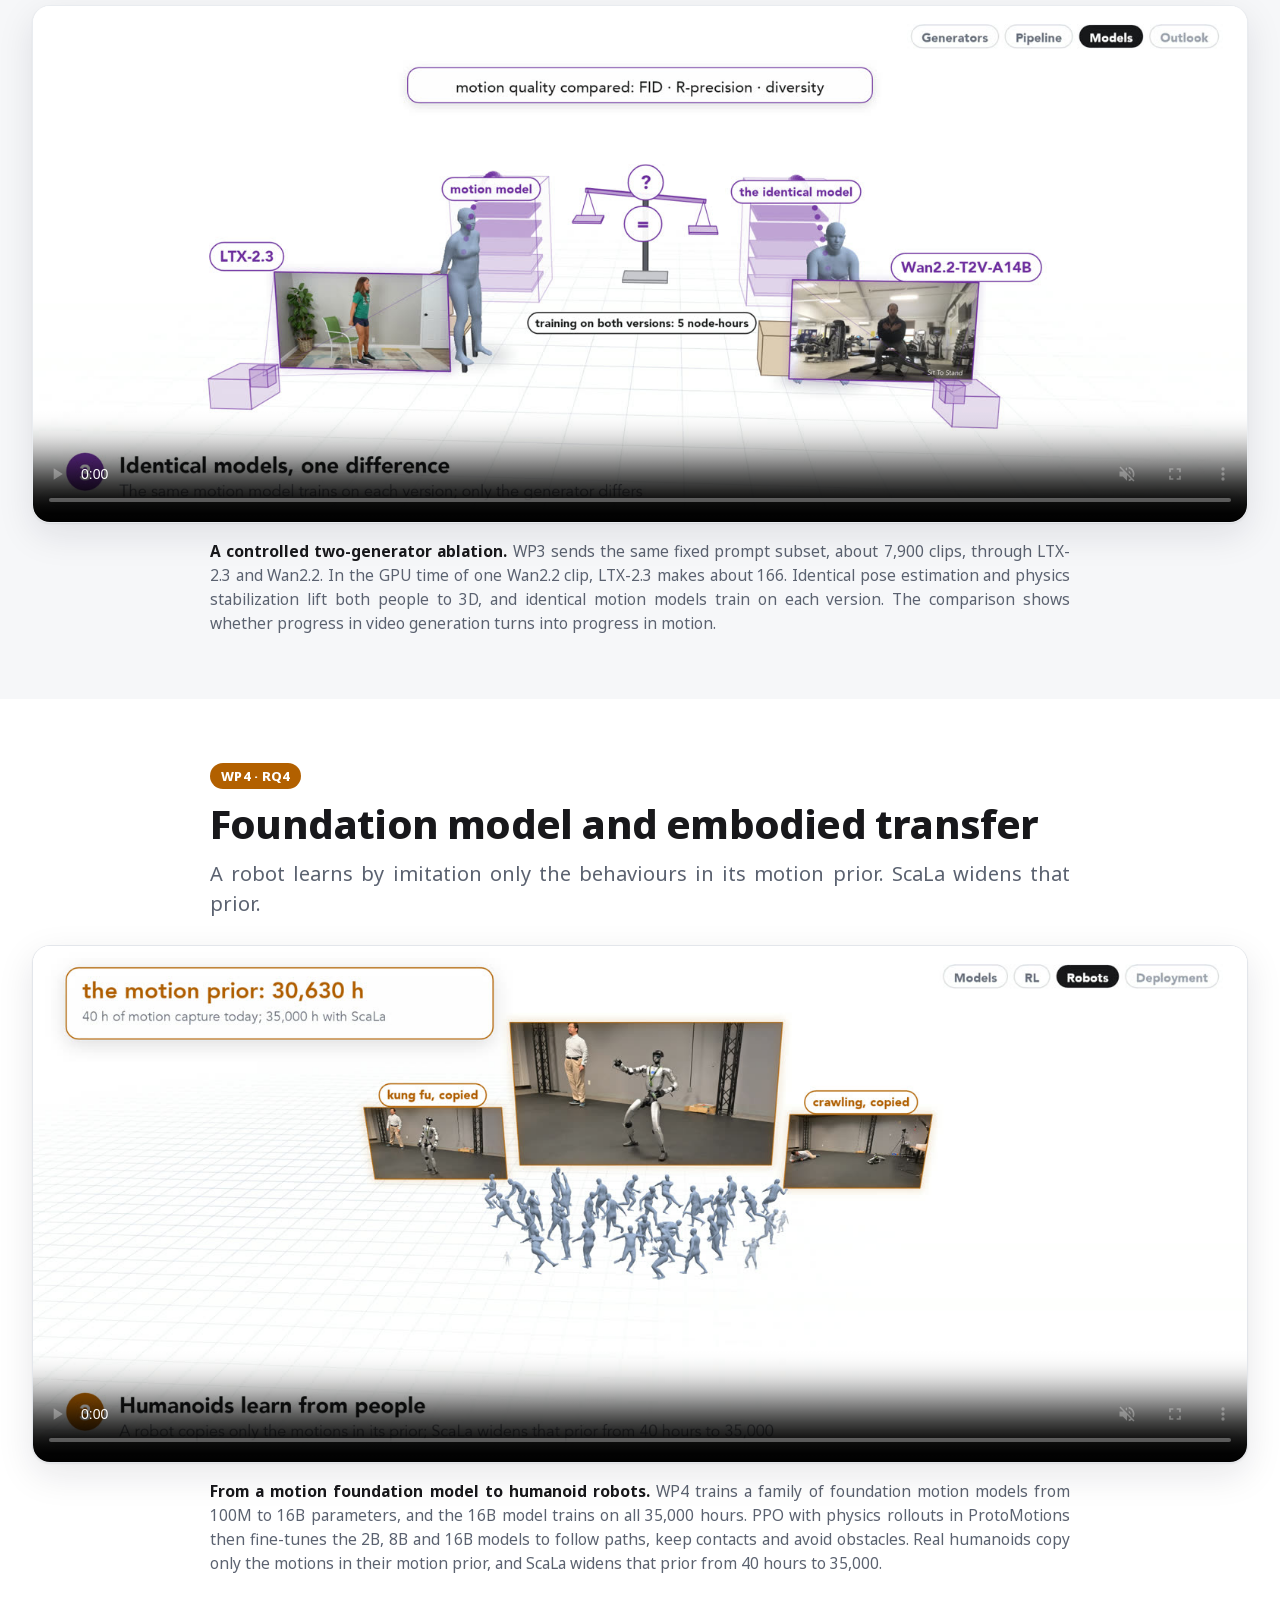
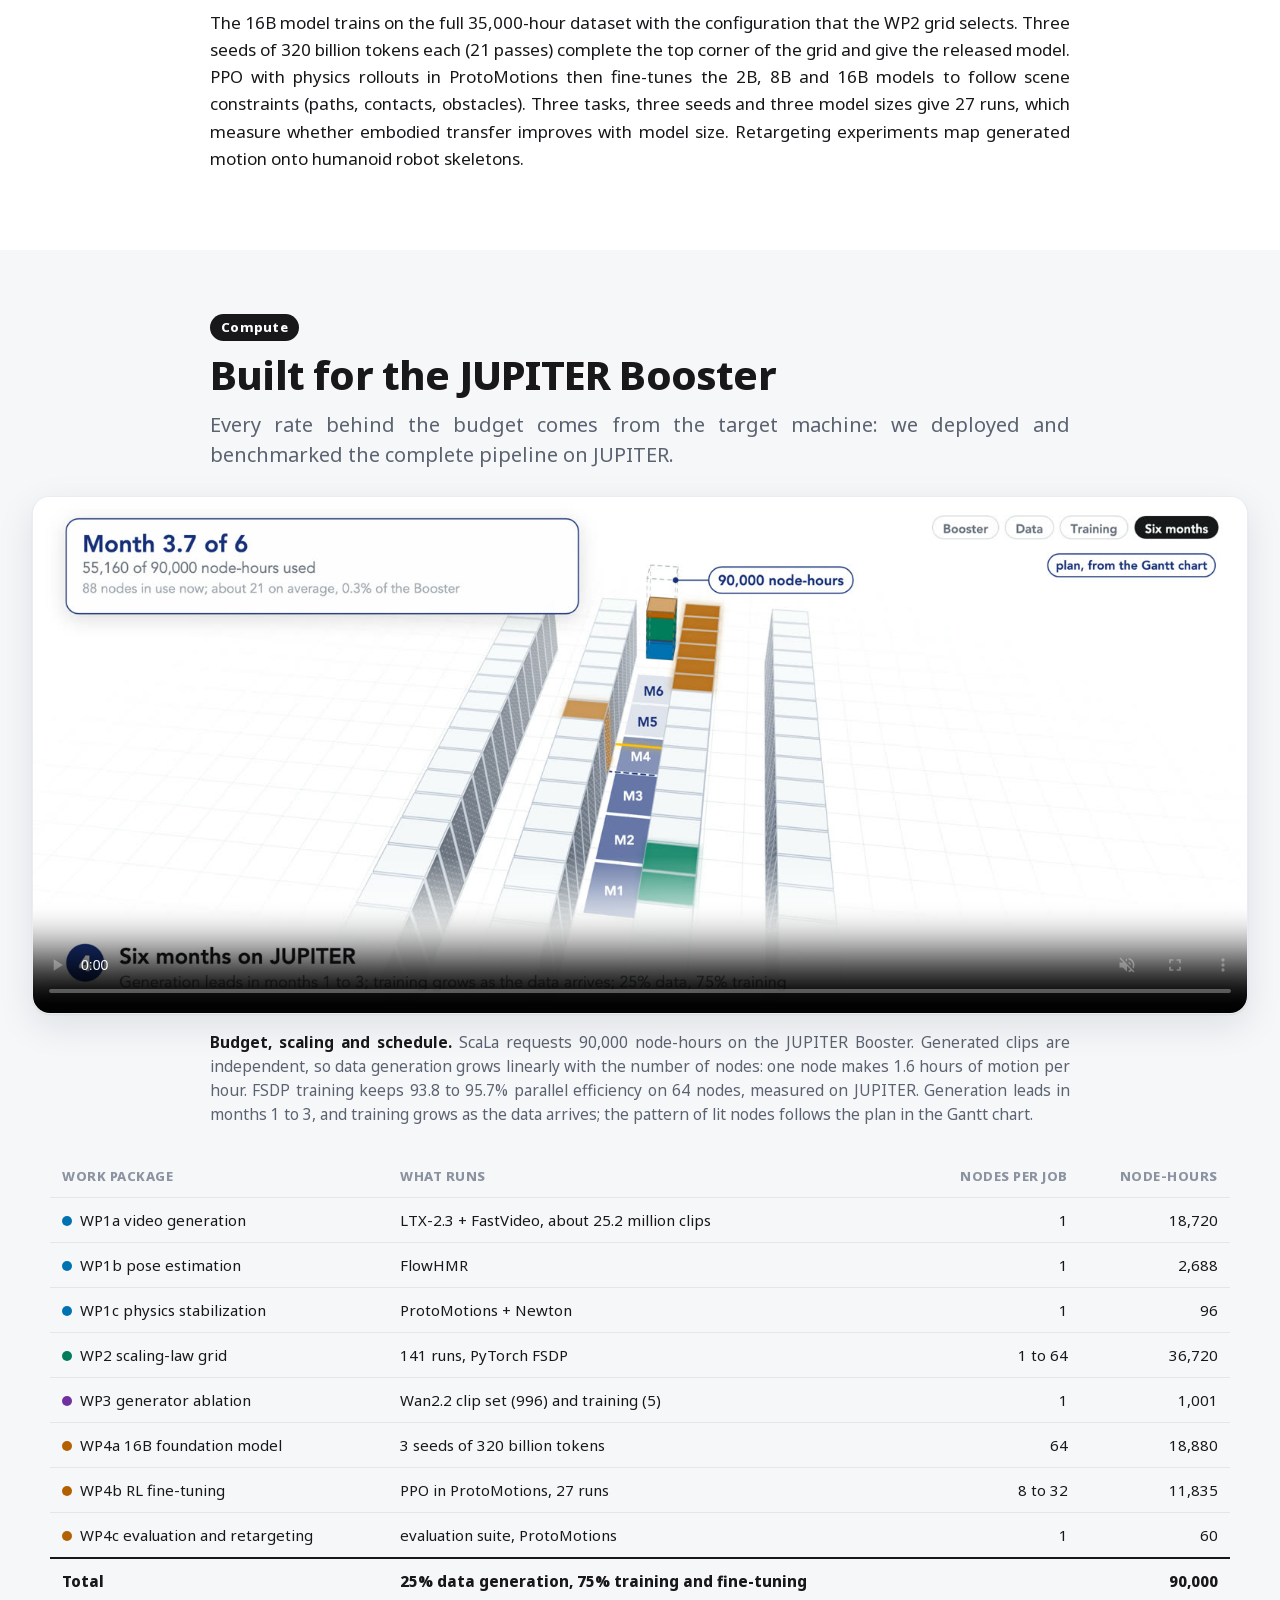
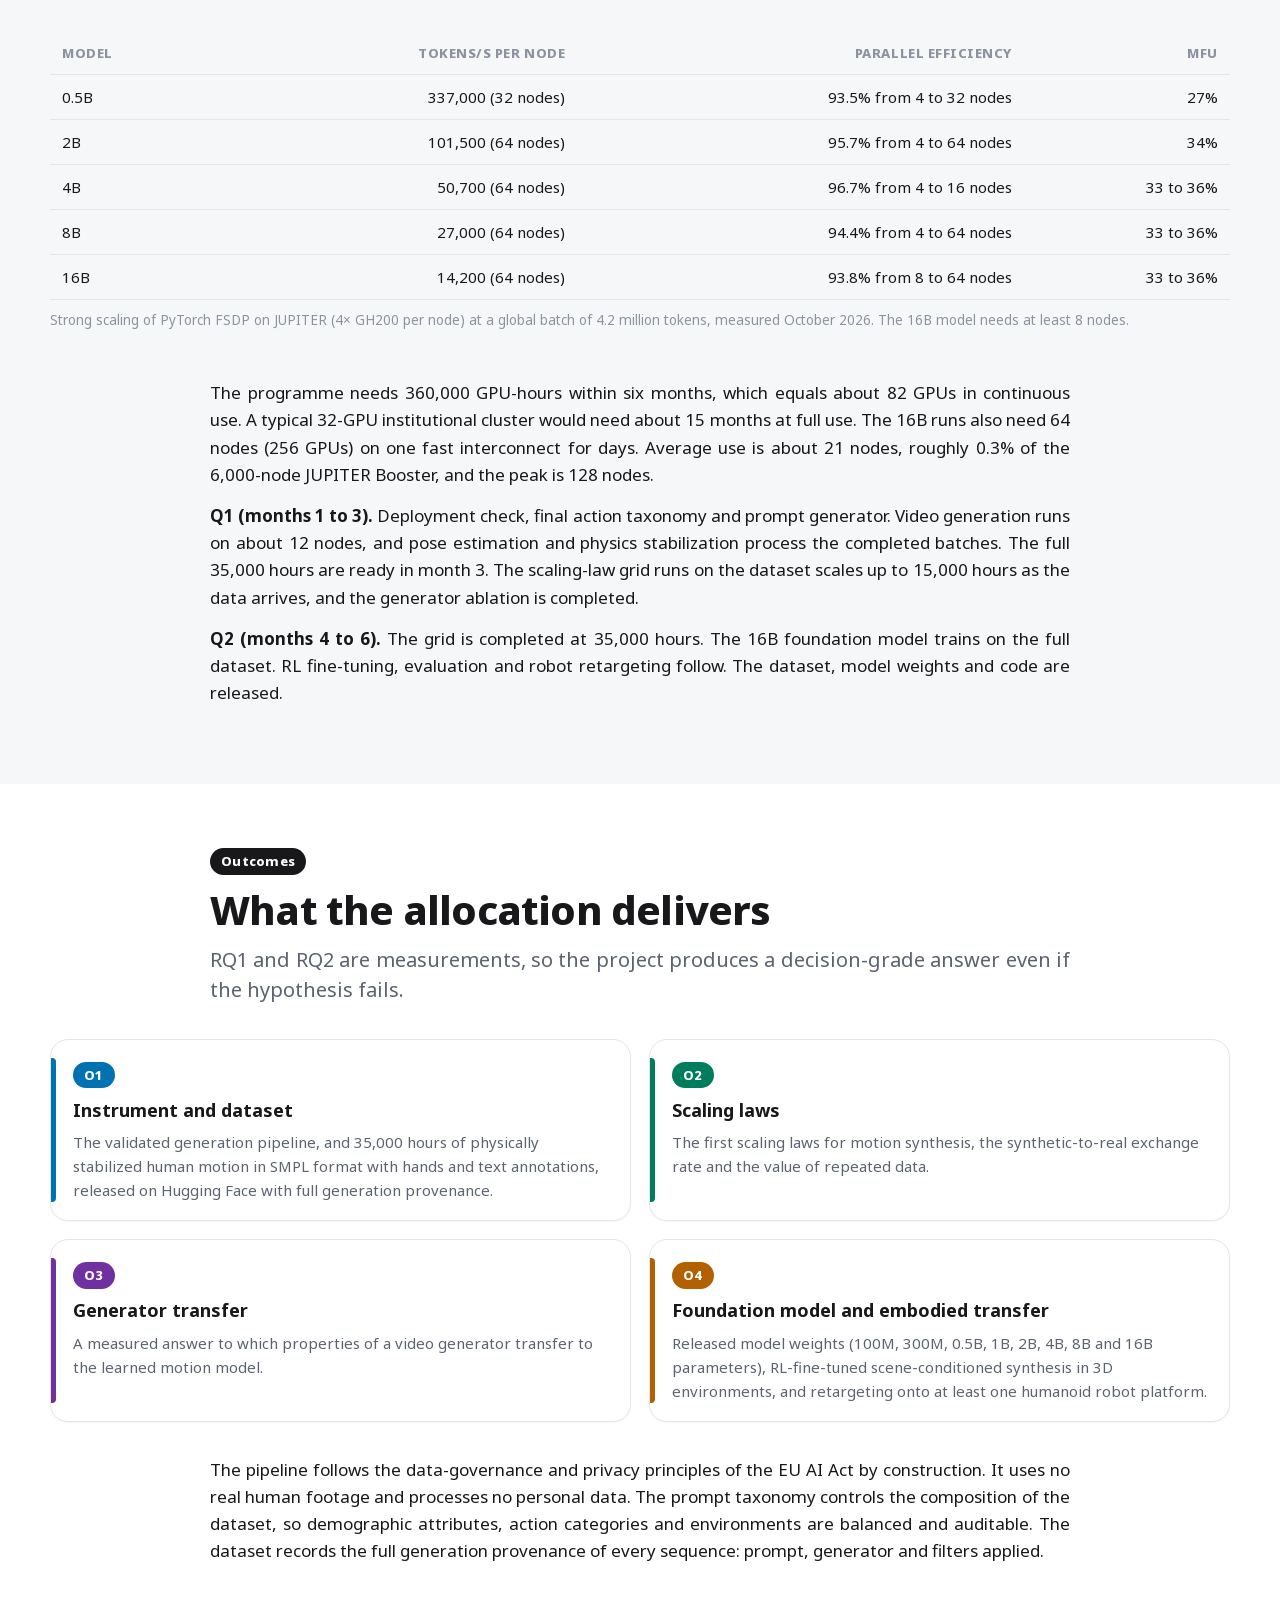
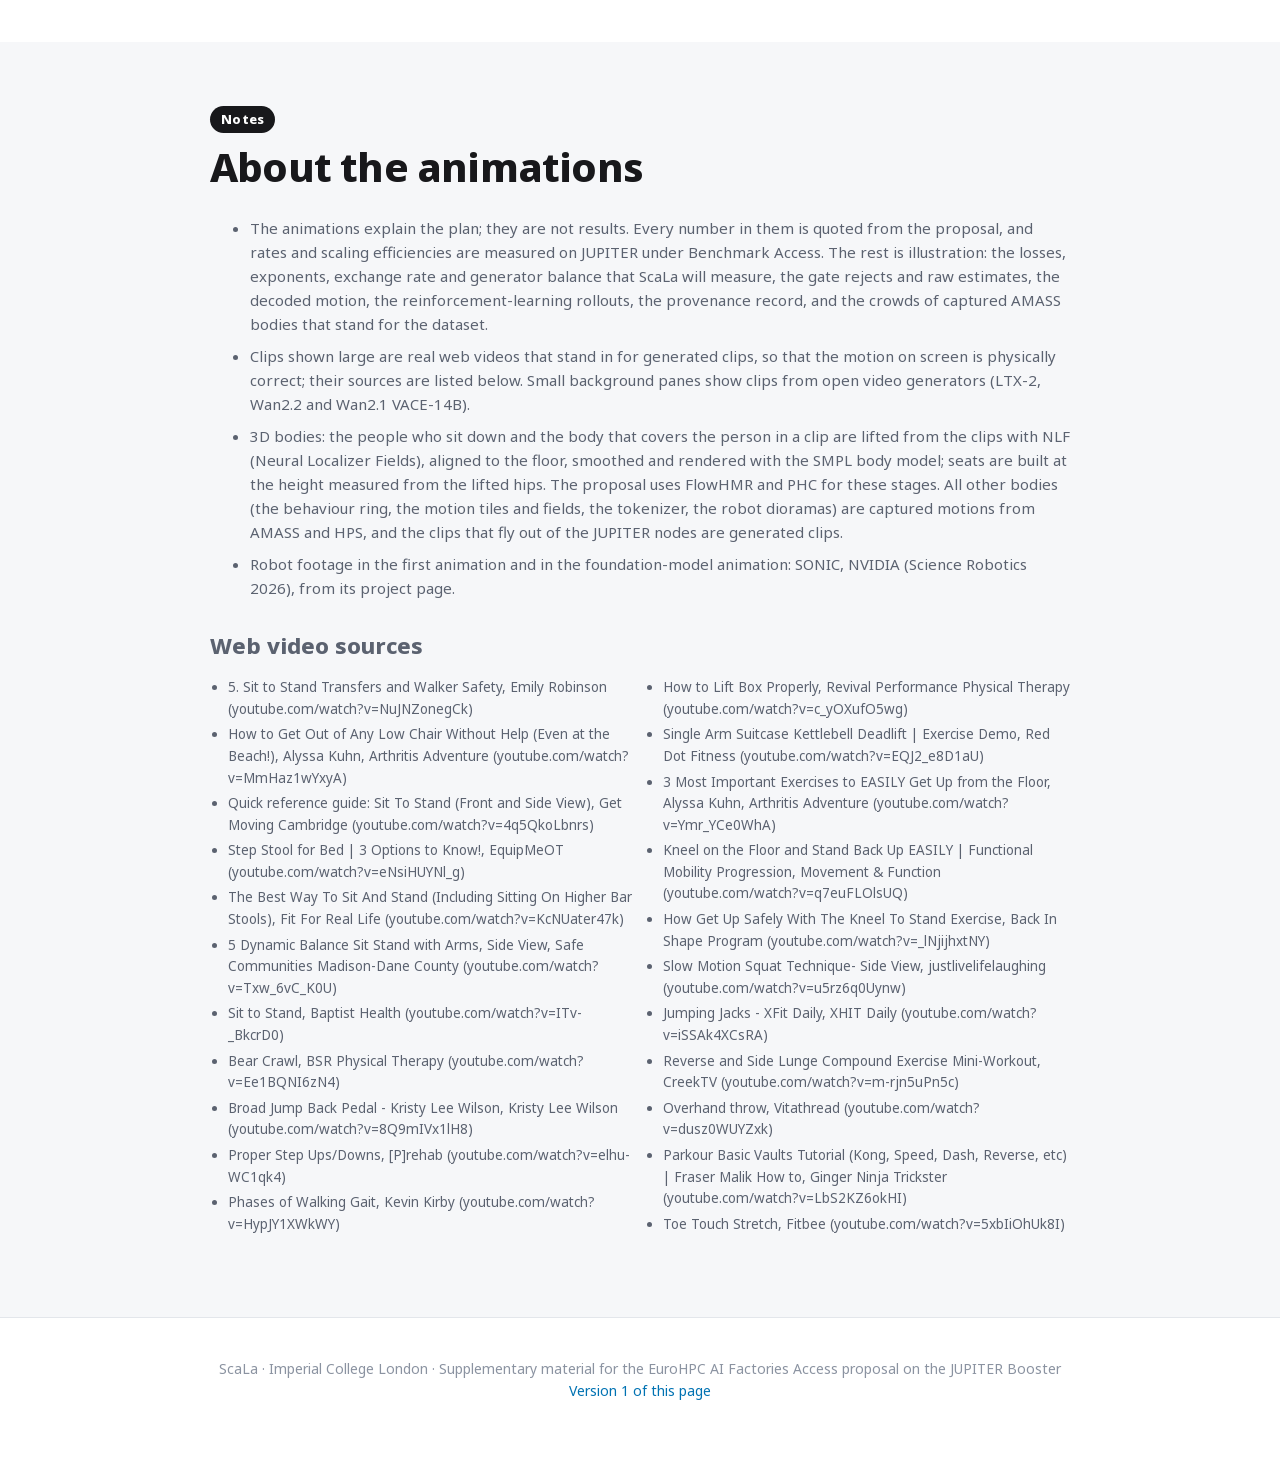
==== commit e9f1d4ba: "Credits only in the notes at the end: no source lines in the videos or captions" ====
--- a/index.html
+++ b/index.html
@@ -220,7 +220,7 @@
         hangs on a virtual camera at the place where its camera stood. Seen from that camera, the 3D body lifted from the clip covers
         the person, and every seat is built at the height measured from the lifted hips, so nothing penetrates. A physics controller
         keeps only motion that a simulated body can execute. Repeated across thousands of actions on the JUPITER Booster, this recipe
-        produces 35,000 hours of motion, and humanoid robots learn from human motion (SONIC footage, credited on screen).
+        produces 35,000 hours of motion, and humanoid robots learn from human motion.
       </figcaption>
     </figure>
   </div>
@@ -379,7 +379,7 @@
     <figure>
       <div class="video"><video data-auto muted loop playsinline controls preload="none" poster="./website_content/images/embodied.jpg"><source src="./website_content/videos/embodied.mp4" type="video/mp4"></video></div>
       <figcaption>
-        <b>From a motion foundation model to humanoid robots.</b> WP4 trains a family of foundation motion models from 100M to 16B parameters, and the 16B model trains on all 35,000 hours. PPO with physics rollouts in ProtoMotions then fine-tunes the 2B, 8B and 16B models to follow paths, keep contacts and avoid obstacles. Real humanoids copy only the motions in their motion prior, as the SONIC footage shows (NVIDIA, Science Robotics 2026), and ScaLa widens that prior from 40 hours to 35,000.
+        <b>From a motion foundation model to humanoid robots.</b> WP4 trains a family of foundation motion models from 100M to 16B parameters, and the 16B model trains on all 35,000 hours. PPO with physics rollouts in ProtoMotions then fine-tunes the 2B, 8B and 16B models to follow paths, keep contacts and avoid obstacles. Real humanoids copy only the motions in their motion prior, and ScaLa widens that prior from 40 hours to 35,000.
       </figcaption>
     </figure>
     <div class="body-text">
@@ -464,7 +464,7 @@
       <li>The animations explain the plan; they are not results. Every number in them is quoted from the proposal, and rates and scaling efficiencies are measured on JUPITER under Benchmark Access. The rest is illustration: the losses, exponents, exchange rate and generator balance that ScaLa will measure, the gate rejects and raw estimates, the decoded motion, the reinforcement-learning rollouts, the provenance record, and the crowds of captured AMASS bodies that stand for the dataset.</li>
       <li>Clips shown large are real web videos that stand in for generated clips, so that the motion on screen is physically correct; their sources are listed below. Small background panes show clips from open video generators (LTX-2, Wan2.2 and Wan2.1 VACE-14B).</li>
       <li>3D bodies: the people who sit down and the body that covers the person in a clip are lifted from the clips with NLF (Neural Localizer Fields), aligned to the floor, smoothed and rendered with the SMPL body model; seats are built at the height measured from the lifted hips. The proposal uses FlowHMR and PHC for these stages. All other bodies (the behaviour ring, the motion tiles and fields, the tokenizer, the robot dioramas) are captured motions from AMASS and HPS, and the clips that fly out of the JUPITER nodes are generated clips.</li>
-      <li>Robot footage: SONIC, NVIDIA (Science Robotics 2026), from its project page, credited wherever it appears.</li>
+      <li>Robot footage in the first animation and in the foundation-model animation: SONIC, NVIDIA (Science Robotics 2026), from its project page.</li>
     </ul>
     <div class="notes"><h3 style="margin-top:28px">Web video sources</h3><ul class="credits"><li>5. Sit to Stand Transfers and Walker Safety, Emily Robinson (youtube.com/watch?v=NuJNZonegCk)</li><li>How to Get Out of Any Low Chair Without Help (Even at the Beach!), Alyssa Kuhn, Arthritis Adventure (youtube.com/watch?v=MmHaz1wYxyA)</li><li>Quick reference guide: Sit To Stand (Front and Side View), Get Moving Cambridge (youtube.com/watch?v=4q5QkoLbnrs)</li><li>Step Stool for Bed | 3 Options to Know!, EquipMeOT (youtube.com/watch?v=eNsiHUYNl_g)</li><li>The Best Way To Sit And Stand (Including Sitting On Higher Bar Stools), Fit For Real Life (youtube.com/watch?v=KcNUater47k)</li><li>5   Dynamic Balance   Sit Stand with Arms, Side View, Safe Communities Madison-Dane County (youtube.com/watch?v=Txw_6vC_K0U)</li><li>Sit to Stand, Baptist Health (youtube.com/watch?v=ITv-_BkcrD0)</li><li>Bear Crawl, BSR Physical Therapy (youtube.com/watch?v=Ee1BQNI6zN4)</li><li>Broad Jump Back Pedal - Kristy Lee Wilson, Kristy Lee Wilson (youtube.com/watch?v=8Q9mIVx1lH8)</li><li>Proper Step Ups/Downs, [P]rehab (youtube.com/watch?v=elhu-WC1qk4)</li><li>Phases of Walking Gait, Kevin Kirby (youtube.com/watch?v=HypJY1XWkWY)</li><li>How to Lift Box Properly, Revival Performance Physical Therapy (youtube.com/watch?v=c_yOXufO5wg)</li><li>Single Arm Suitcase Kettlebell Deadlift | Exercise Demo, Red Dot Fitness (youtube.com/watch?v=EQJ2_e8D1aU)</li><li>3 Most Important Exercises to EASILY Get Up from the Floor, Alyssa Kuhn, Arthritis Adventure (youtube.com/watch?v=Ymr_YCe0WhA)</li><li>Kneel on the Floor and Stand Back Up EASILY | Functional Mobility Progression, Movement &amp; Function (youtube.com/watch?v=q7euFLOlsUQ)</li><li>How Get Up Safely With The Kneel To Stand Exercise, Back In Shape Program (youtube.com/watch?v=_lNjijhxtNY)</li><li>Slow Motion Squat Technique- Side View, justlivelifelaughing (youtube.com/watch?v=u5rz6q0Uynw)</li><li>Jumping Jacks - XFit Daily, XHIT Daily (youtube.com/watch?v=iSSAk4XCsRA)</li><li>Reverse and Side Lunge Compound Exercise Mini-Workout, CreekTV (youtube.com/watch?v=m-rjn5uPn5c)</li><li>Overhand throw, Vitathread (youtube.com/watch?v=dusz0WUYZxk)</li><li>Parkour Basic Vaults Tutorial (Kong, Speed, Dash, Reverse, etc) | Fraser Malik How to, Ginger Ninja Trickster (youtube.com/watch?v=LbS2KZ6okHI)</li><li>Toe Touch Stretch, Fitbee (youtube.com/watch?v=5xbIiOhUk8I)</li></ul></div>
   </div>
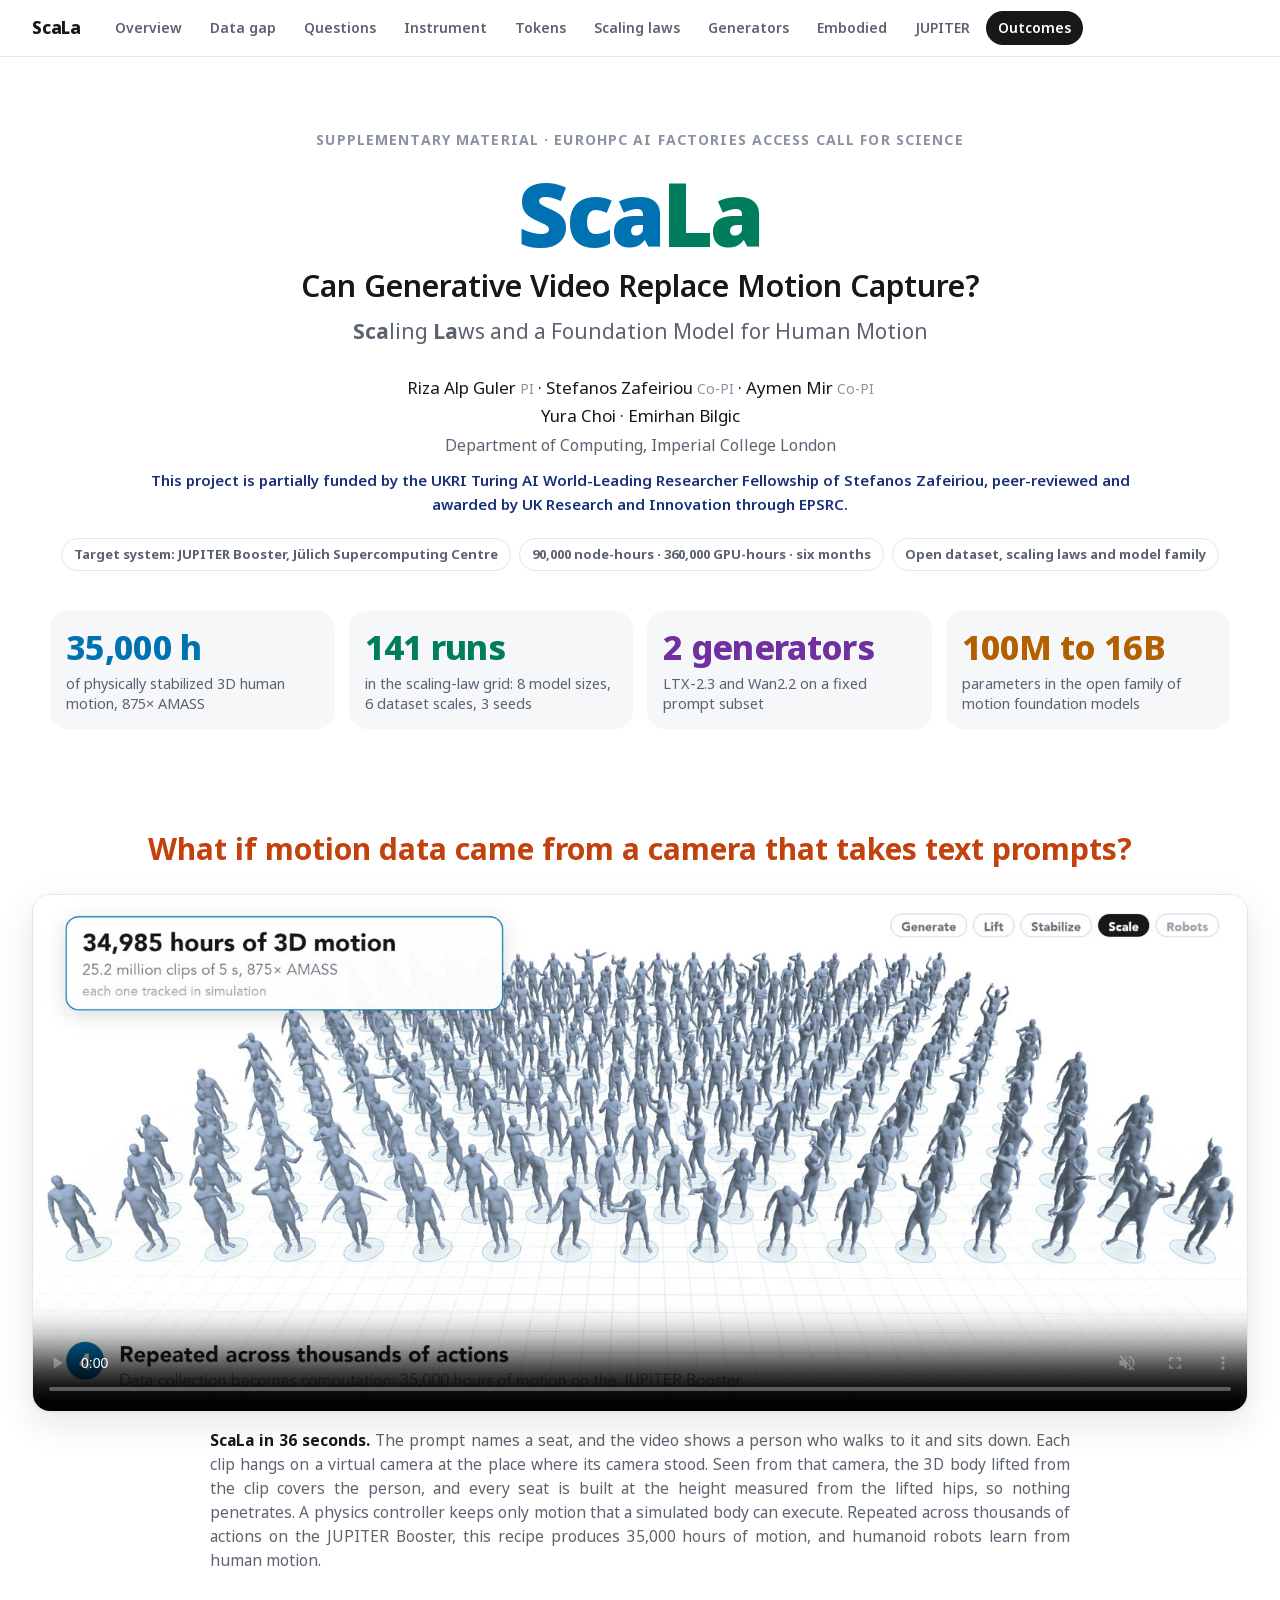
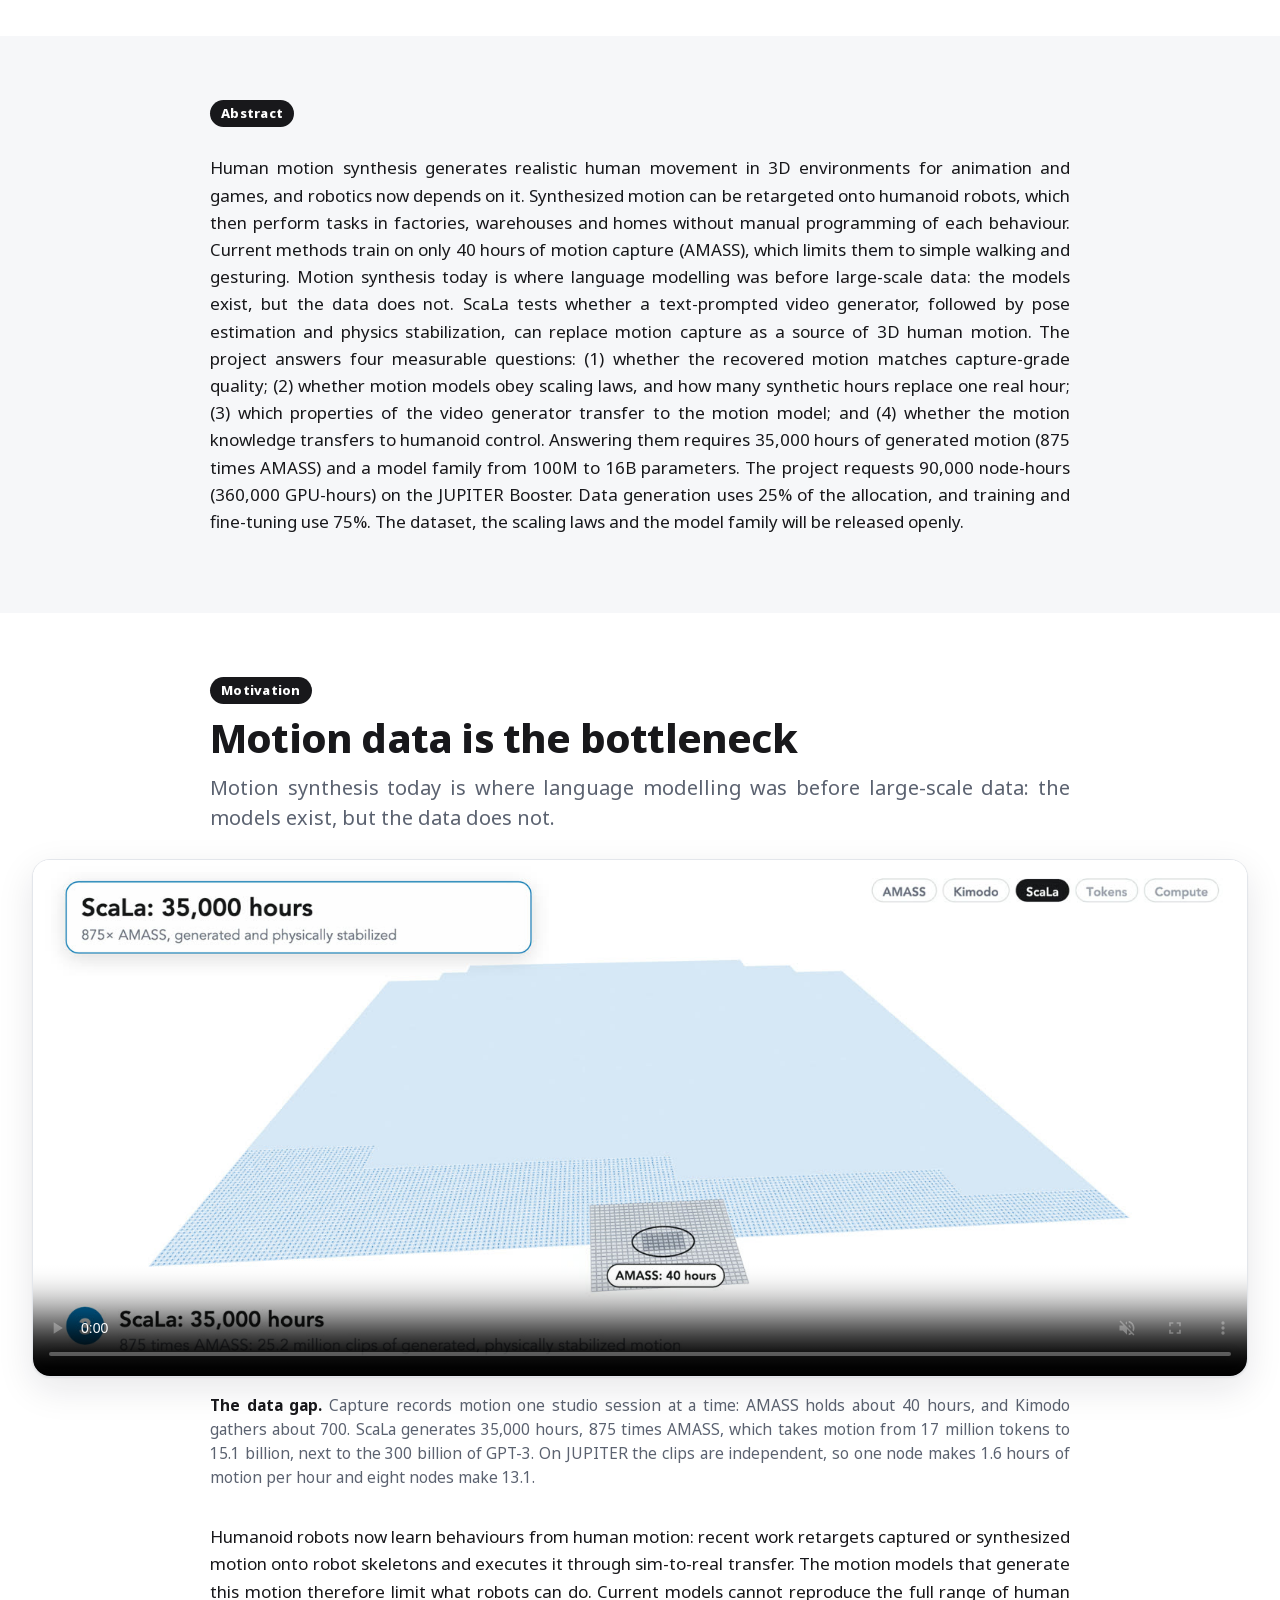
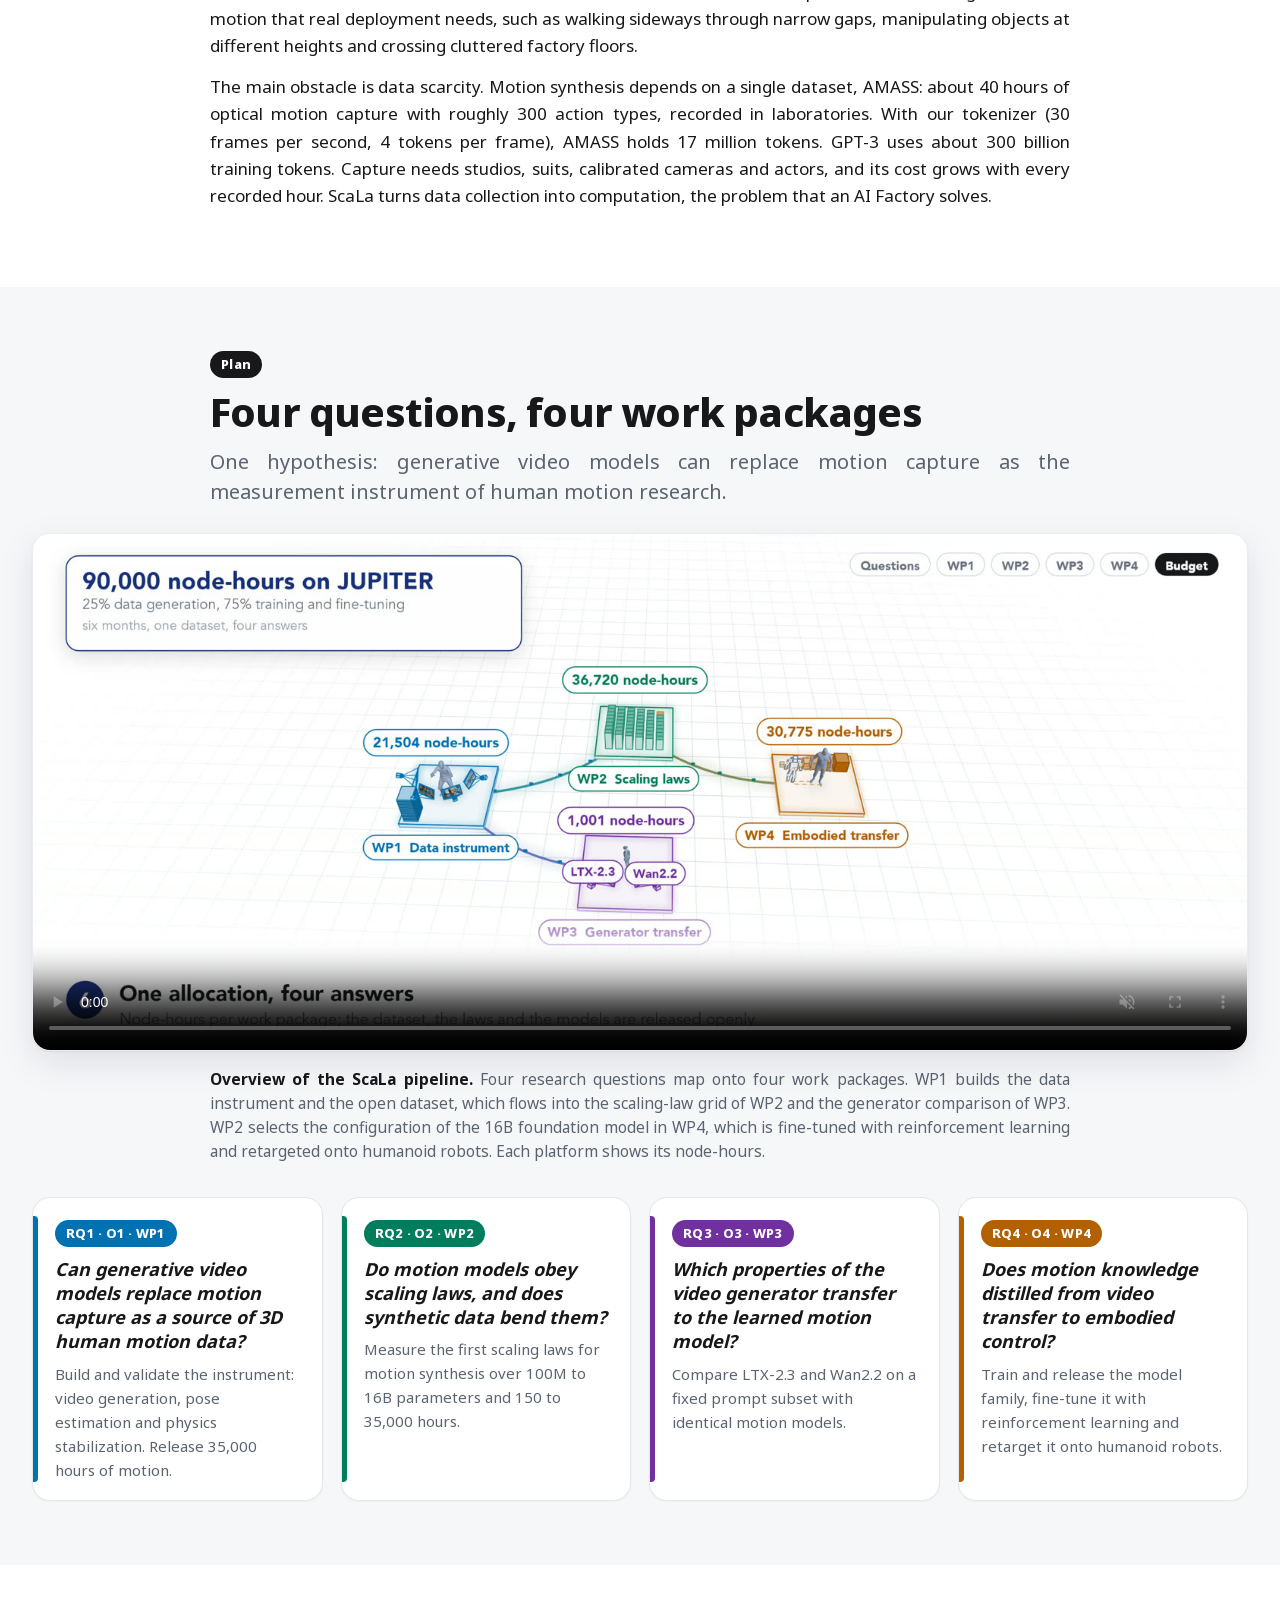
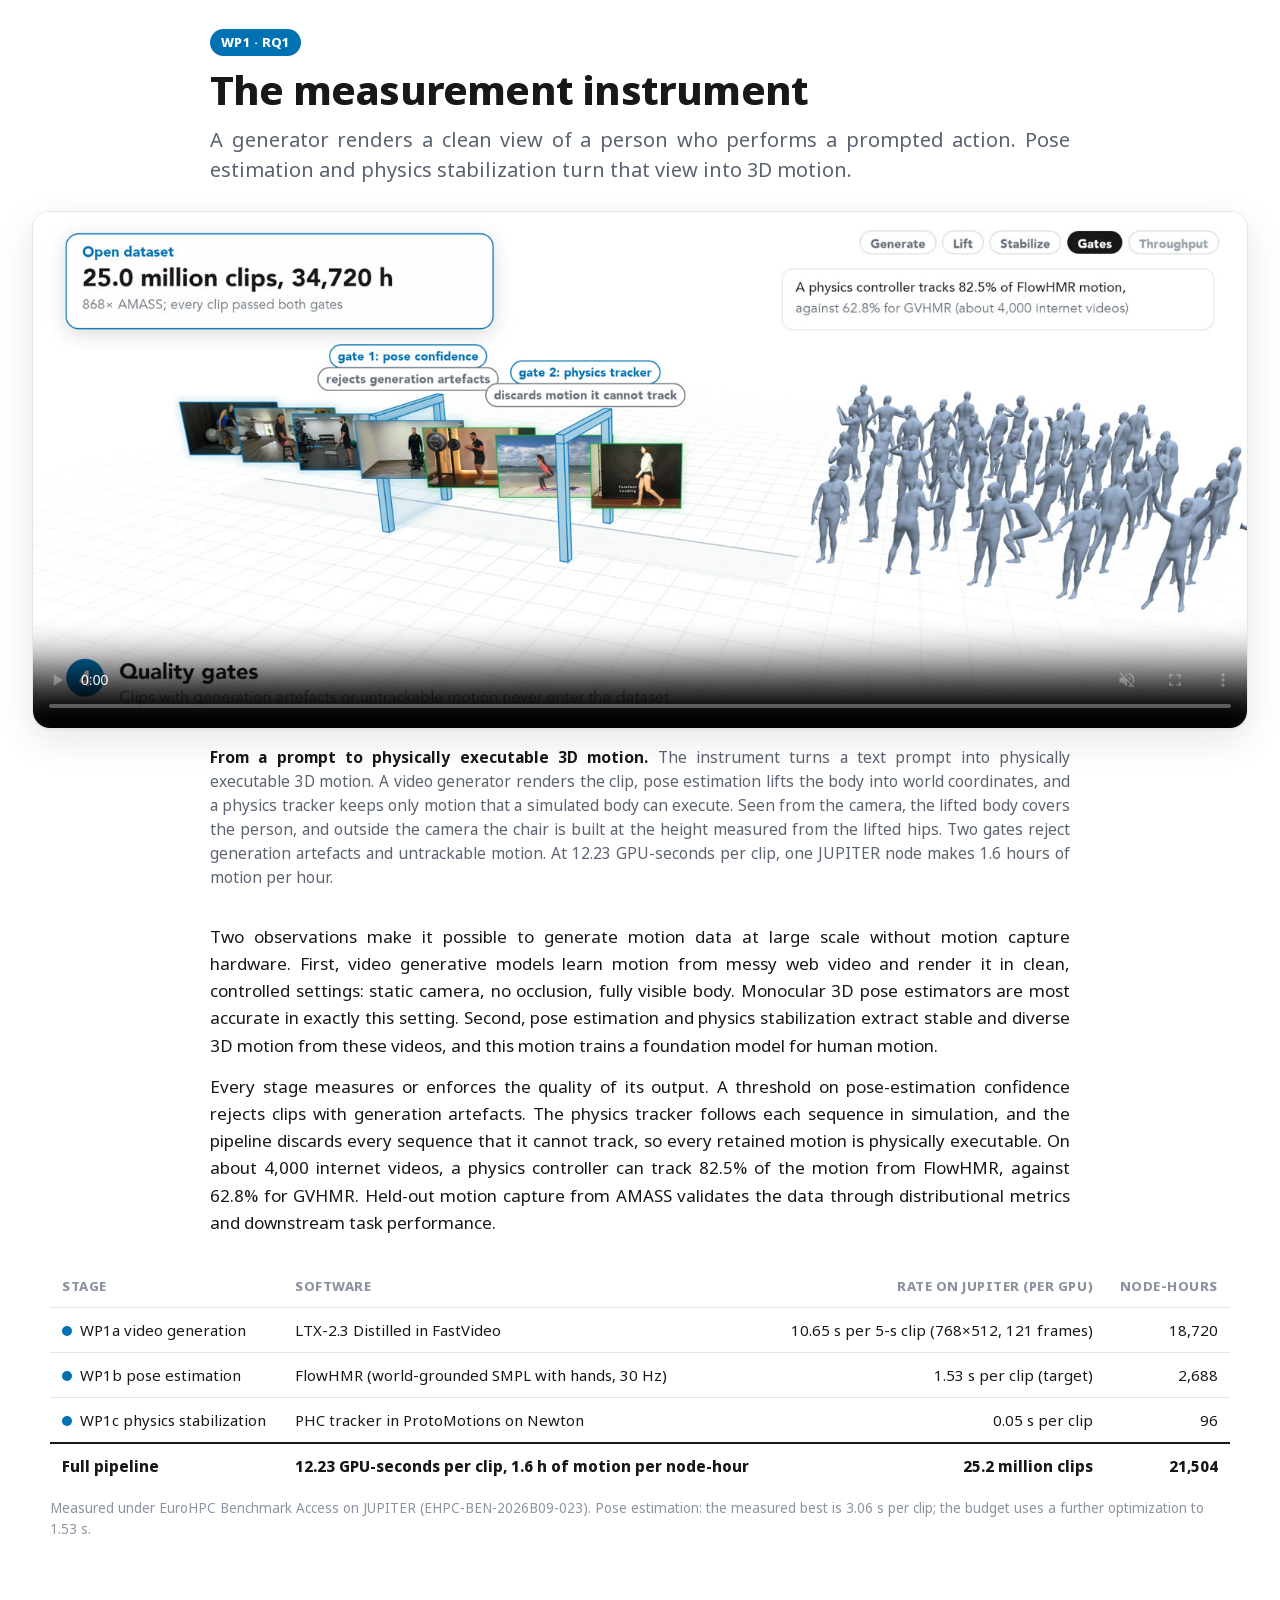
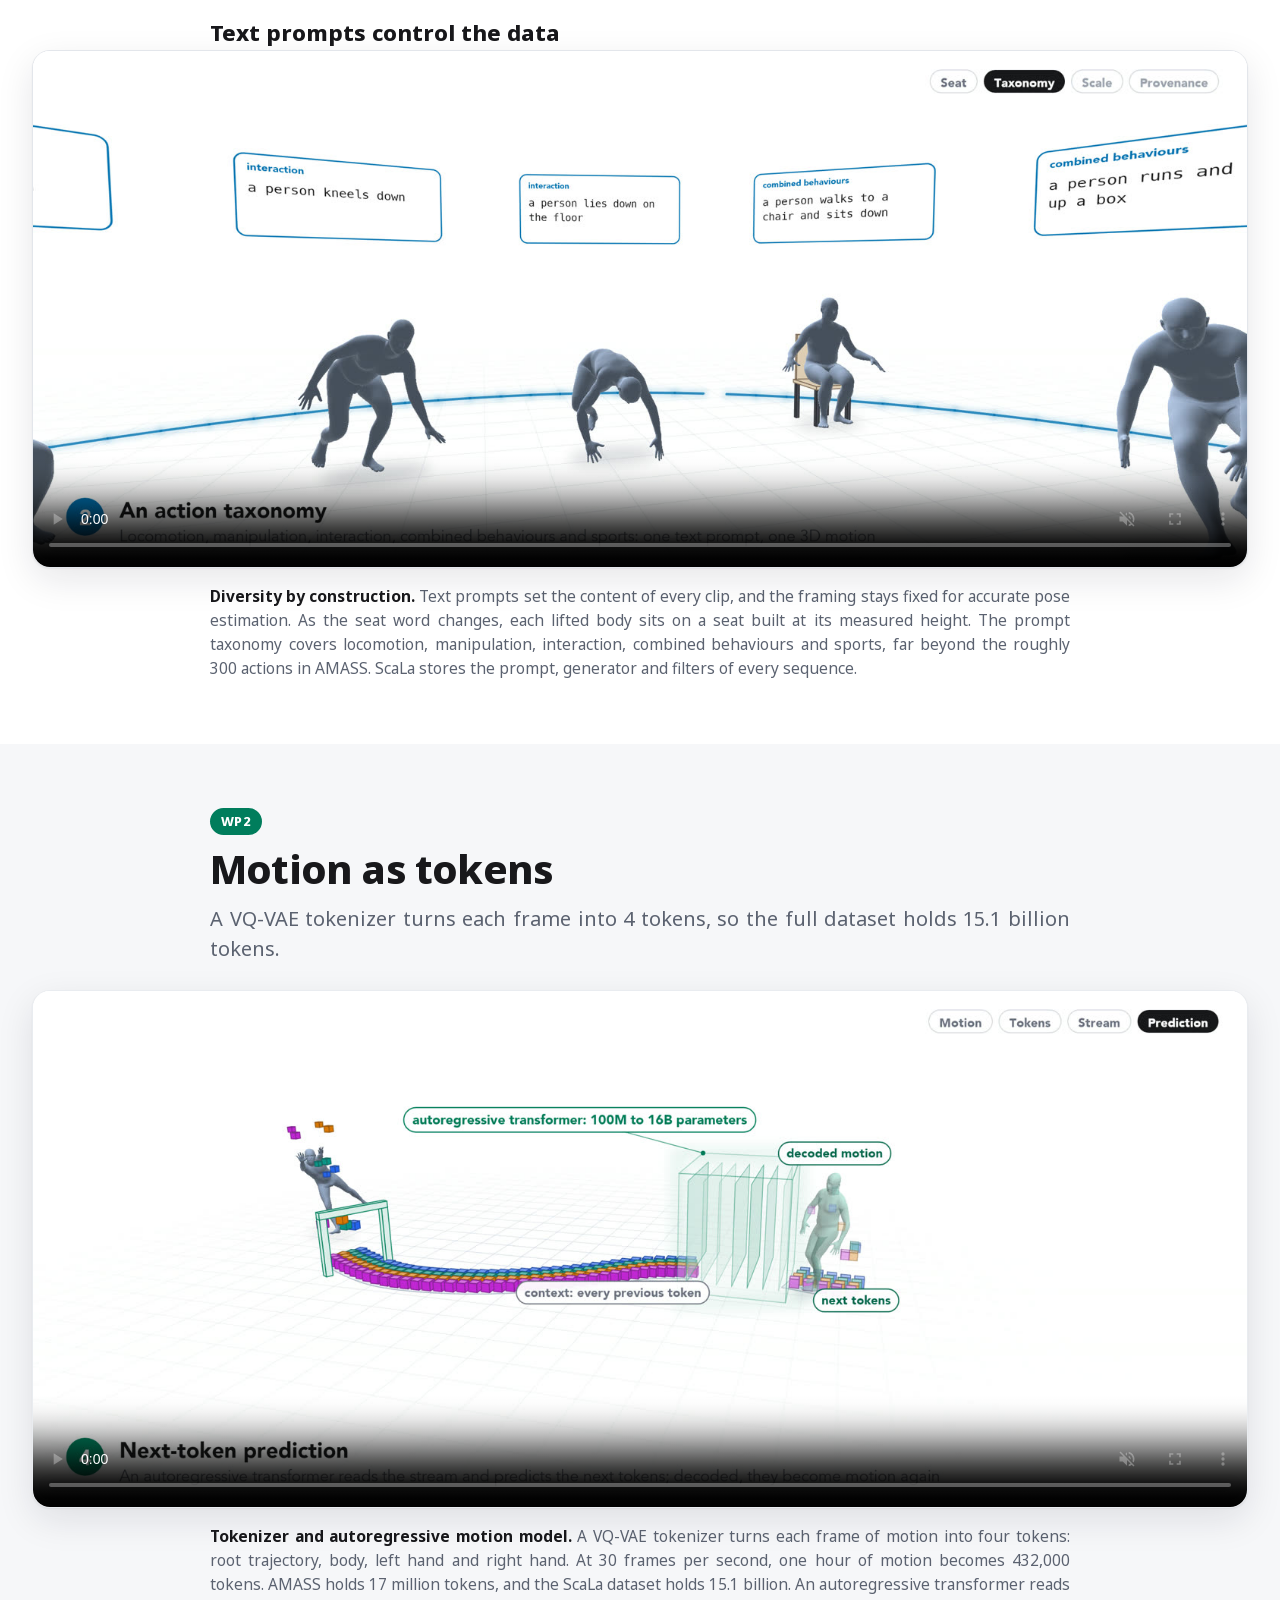
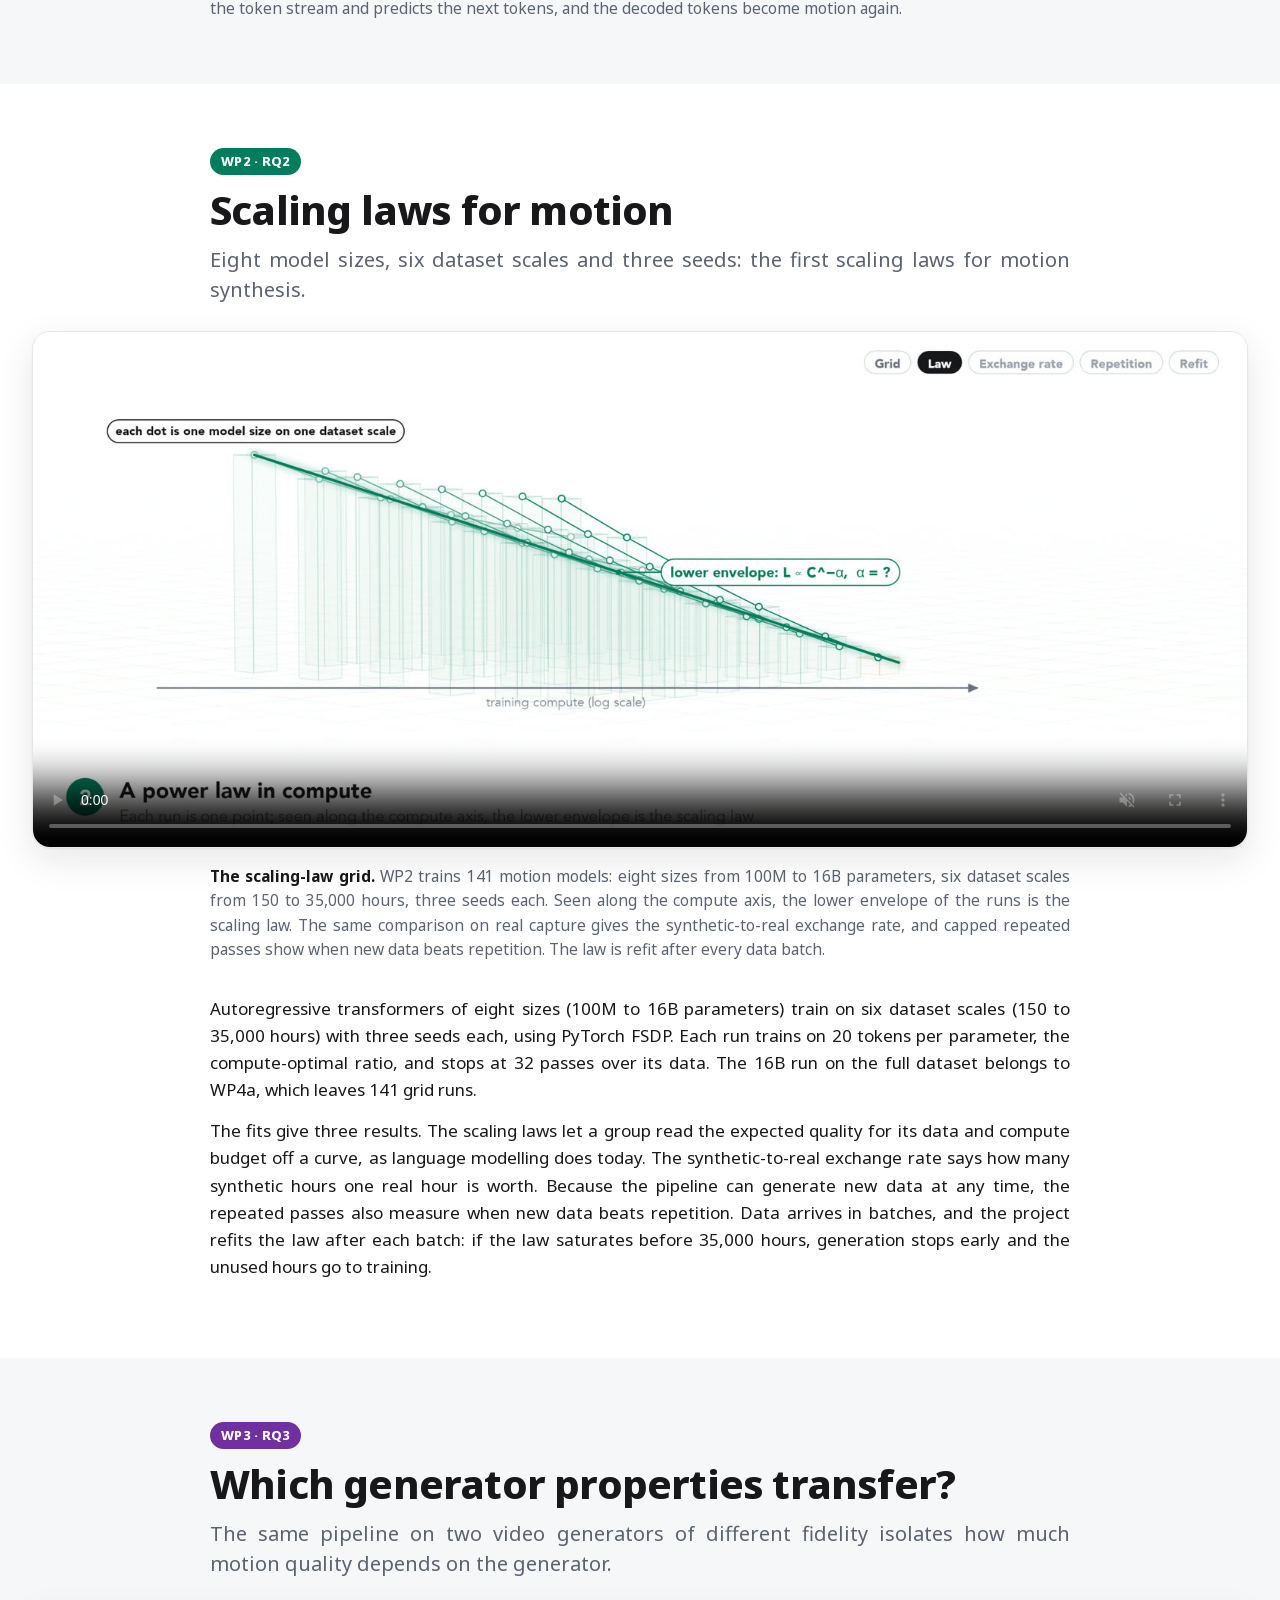
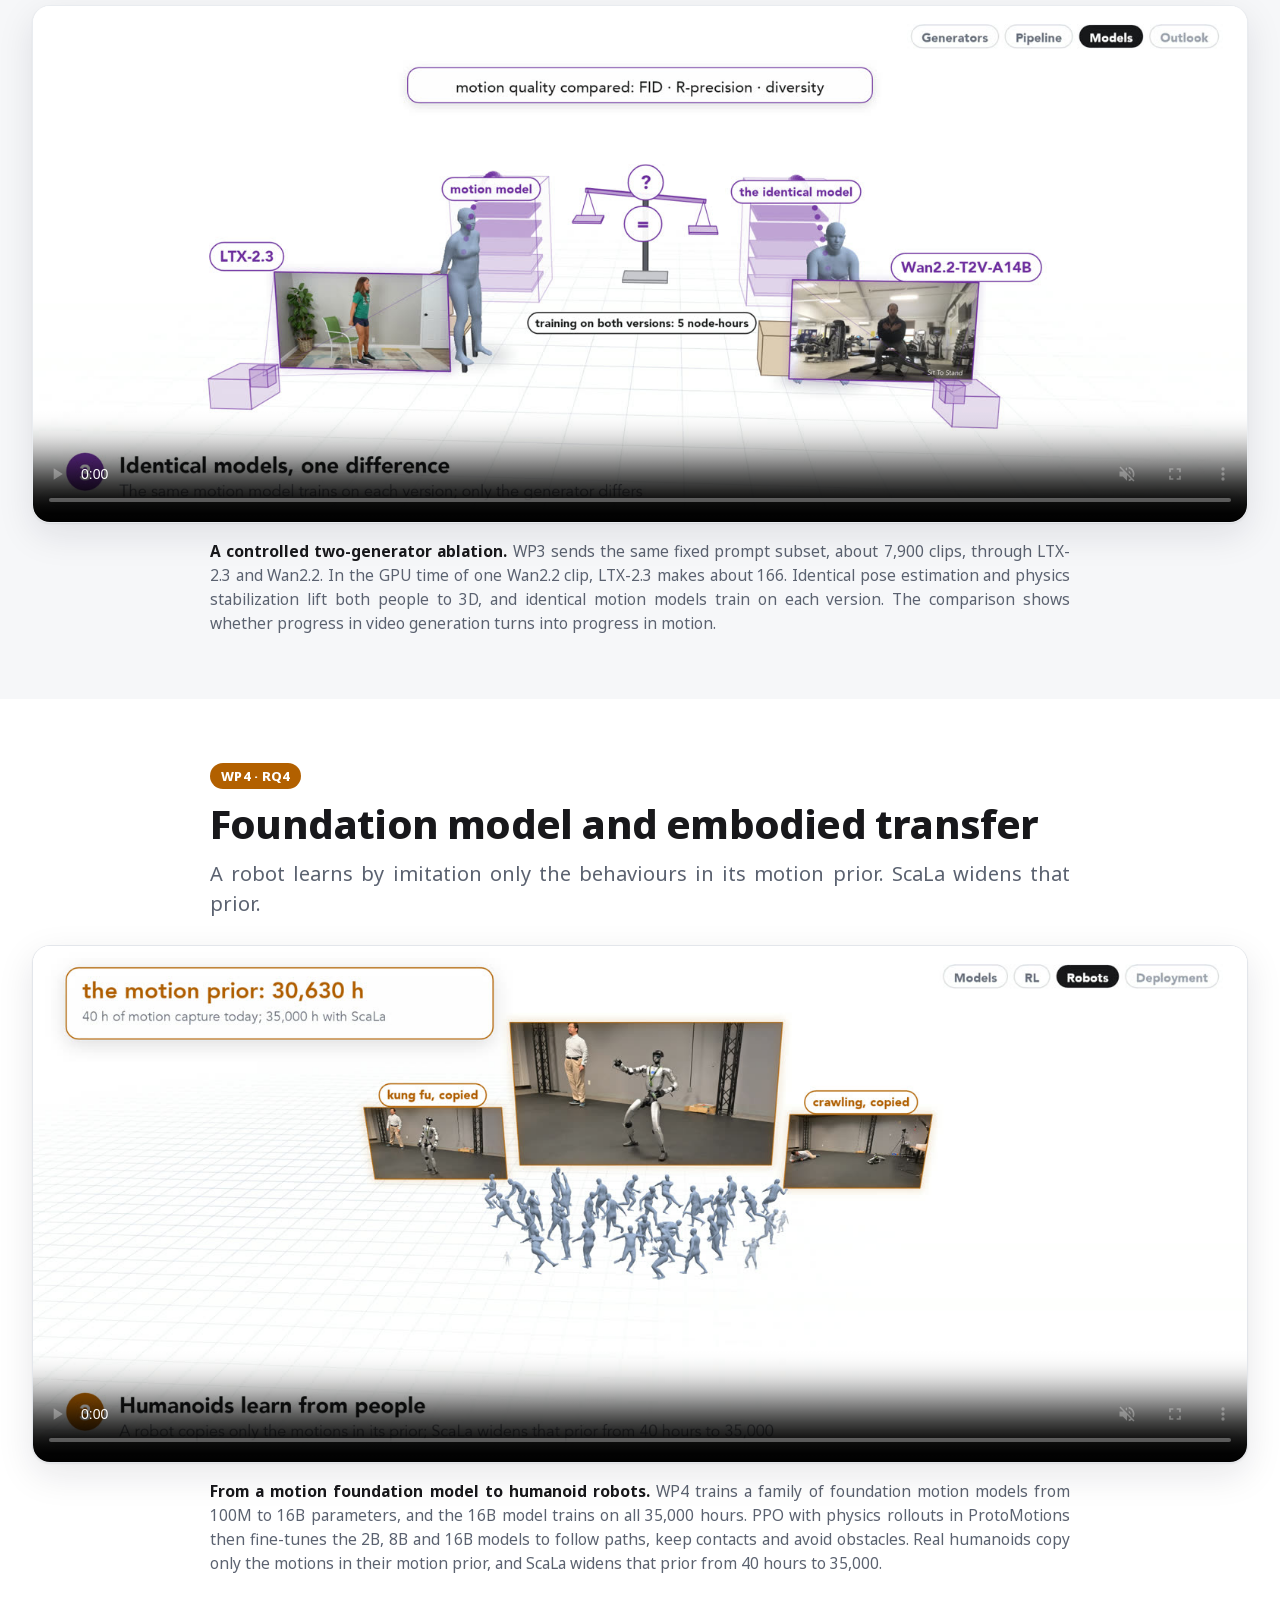
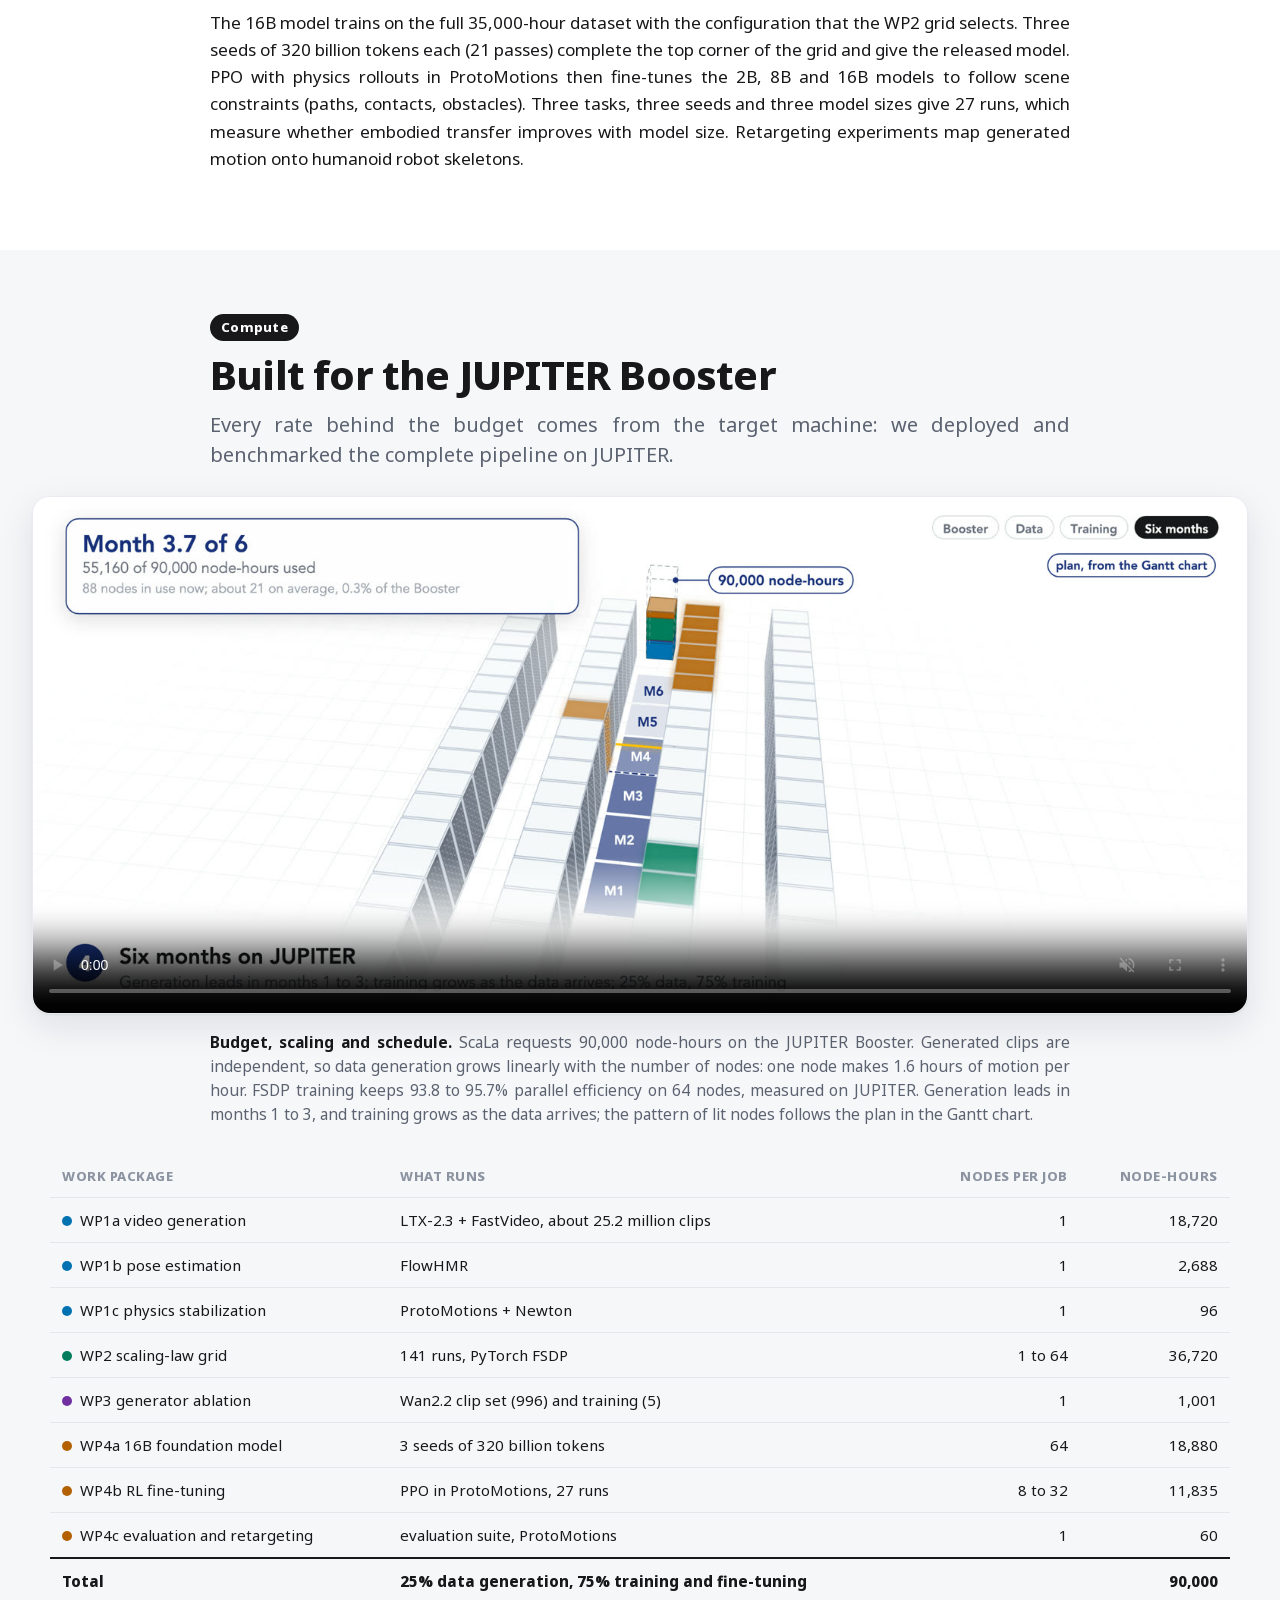
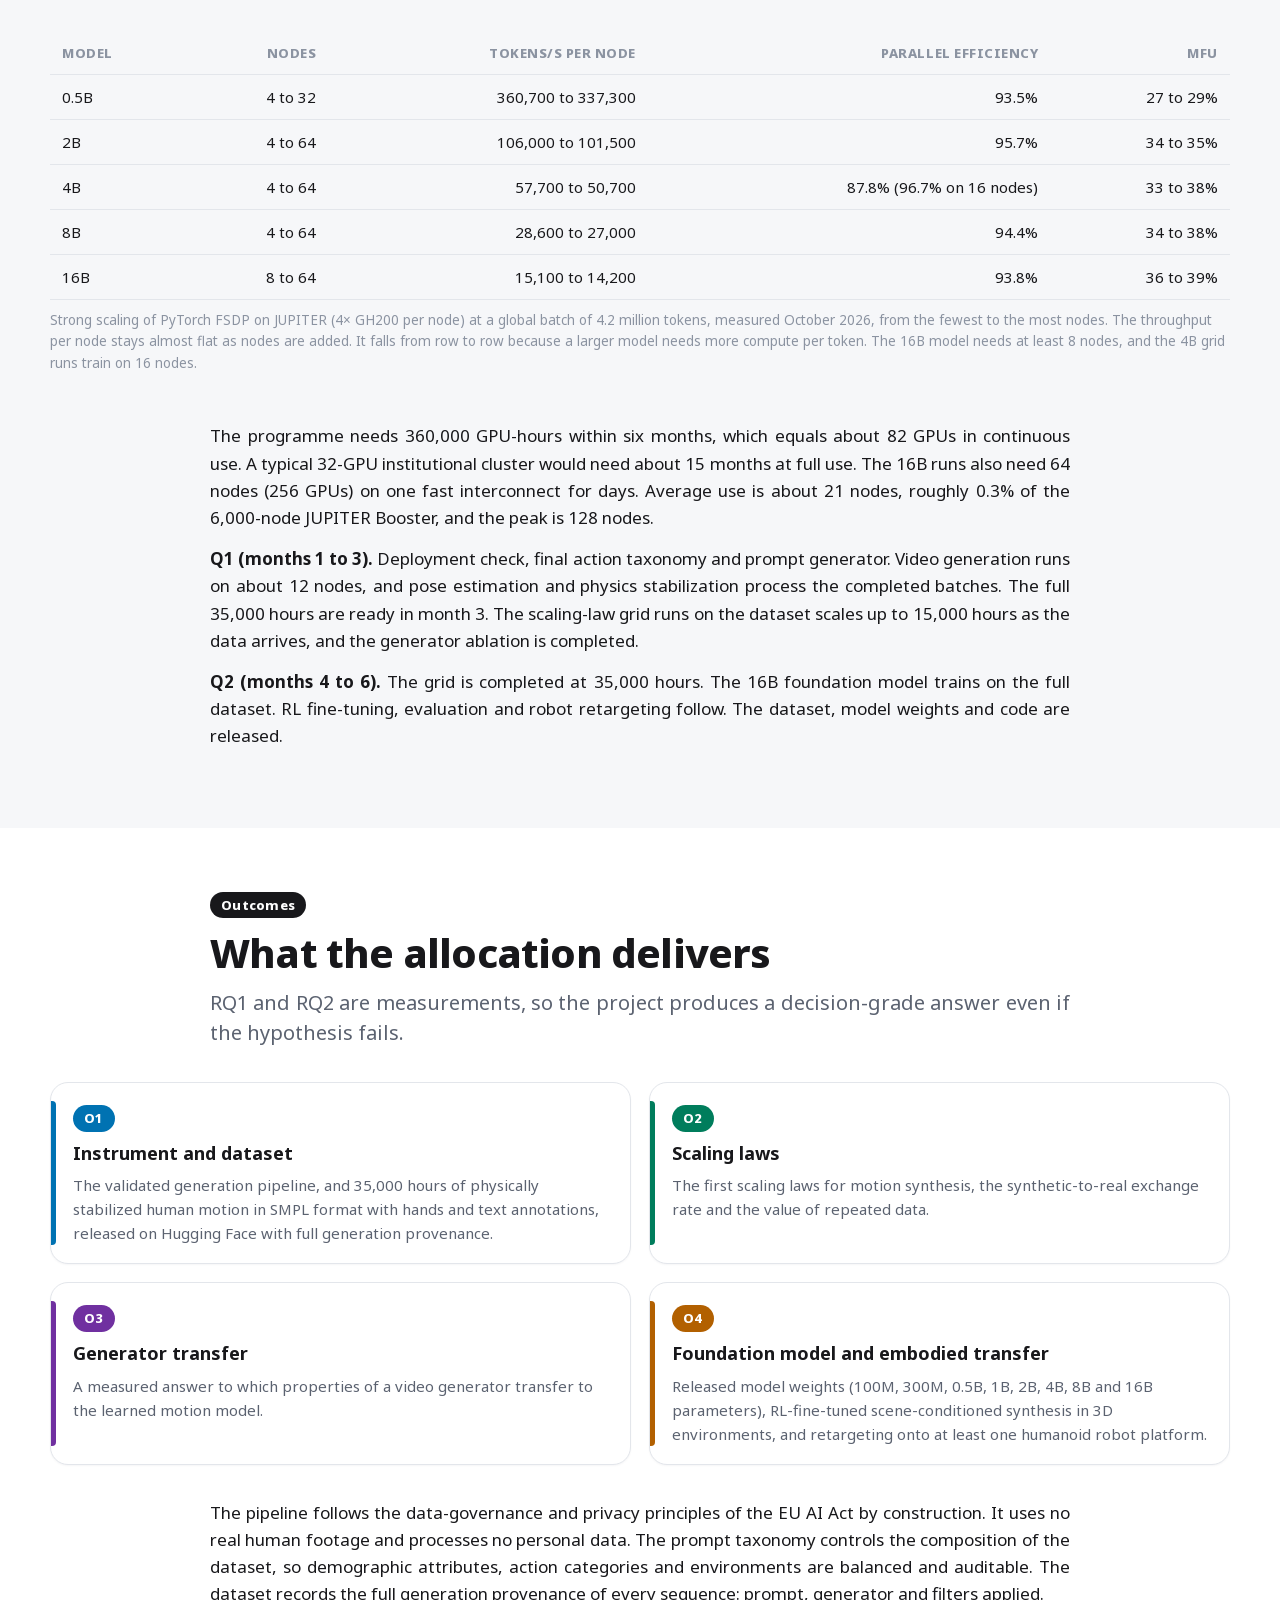
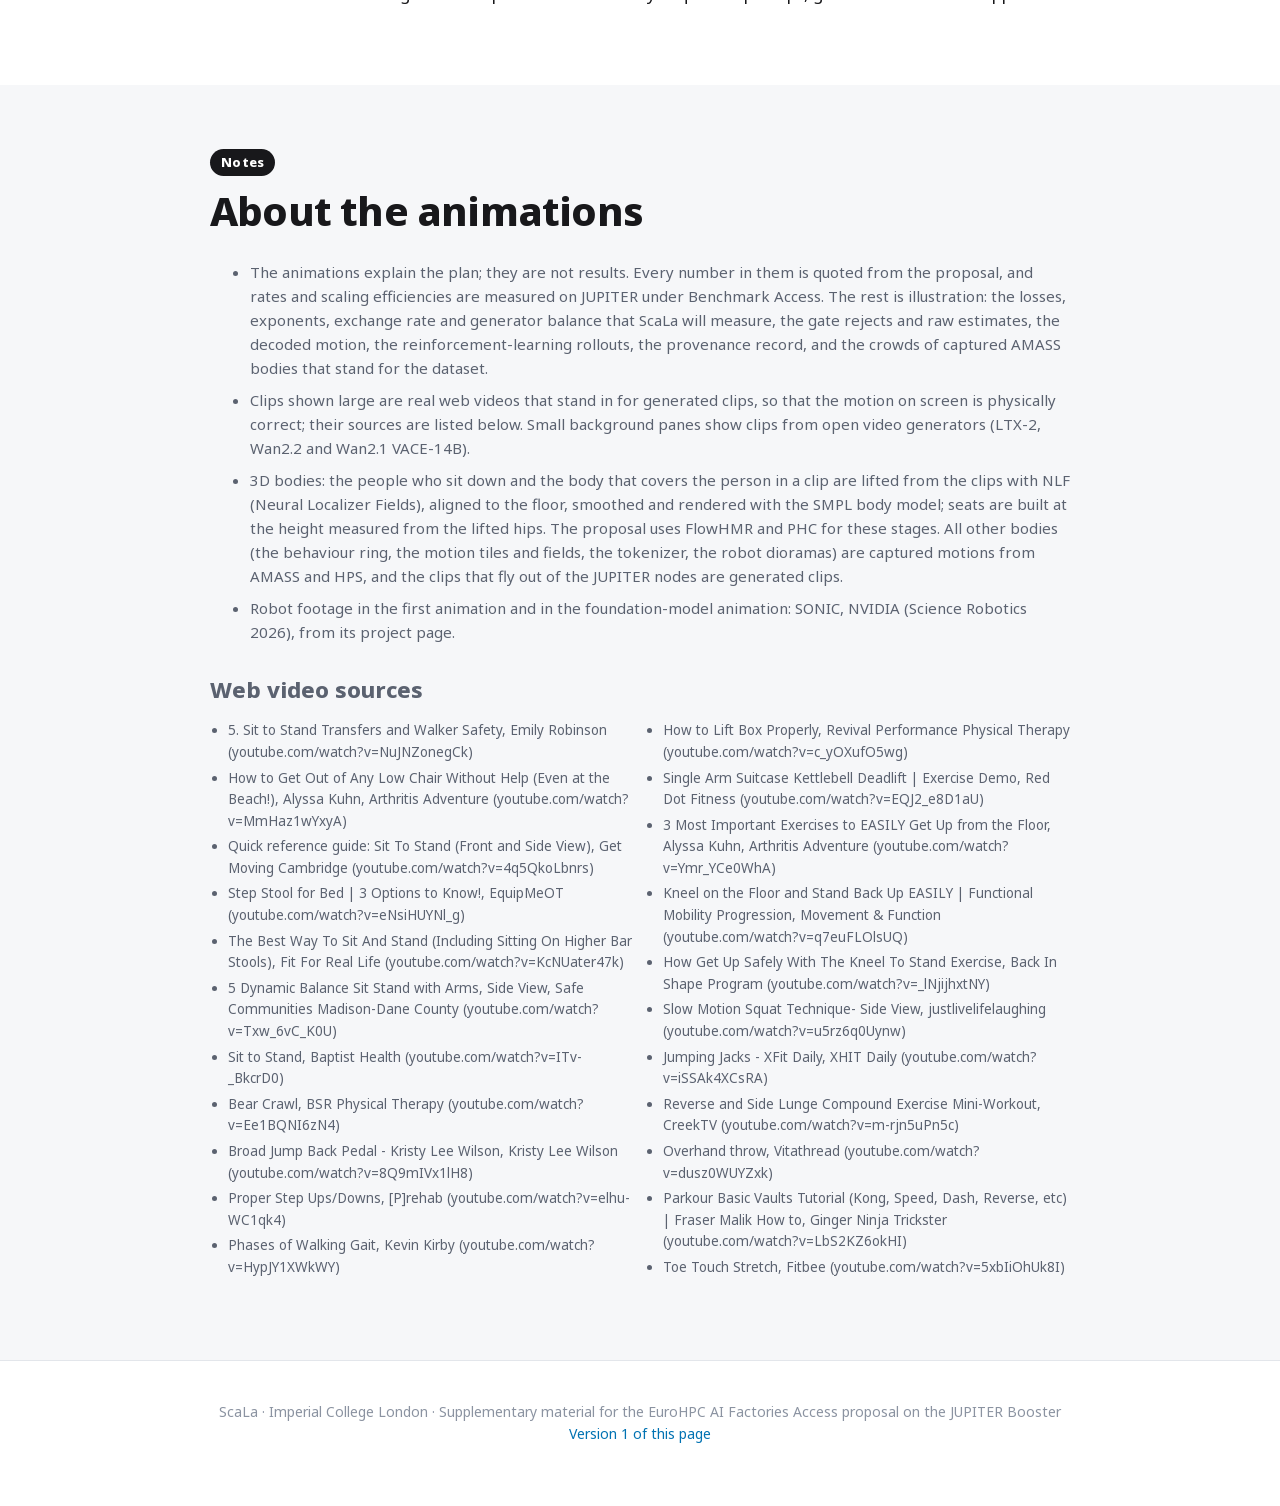
==== commit 29f86c30: "JUPITER table: node range in its own column, throughput at both ends, why it falls with model size" ====
--- a/index.html
+++ b/index.html
@@ -419,16 +419,16 @@
     </div>
     <div class="tablewrap">
       <table>
-        <thead><tr><th>Model</th><th class="num">Tokens/s per node</th><th class="num">Parallel efficiency</th><th class="num">MFU</th></tr></thead>
+        <thead><tr><th>Model</th><th class="num">Nodes</th><th class="num">Tokens/s per node</th><th class="num">Parallel efficiency</th><th class="num">MFU</th></tr></thead>
         <tbody>
-          <tr><td>0.5B</td><td class="num">337,000 (32 nodes)</td><td class="num">93.5% from 4 to 32 nodes</td><td class="num">27%</td></tr>
-          <tr><td>2B</td><td class="num">101,500 (64 nodes)</td><td class="num">95.7% from 4 to 64 nodes</td><td class="num">34%</td></tr>
-          <tr><td>4B</td><td class="num">50,700 (64 nodes)</td><td class="num">96.7% from 4 to 16 nodes</td><td class="num">33 to 36%</td></tr>
-          <tr><td>8B</td><td class="num">27,000 (64 nodes)</td><td class="num">94.4% from 4 to 64 nodes</td><td class="num">33 to 36%</td></tr>
-          <tr><td>16B</td><td class="num">14,200 (64 nodes)</td><td class="num">93.8% from 8 to 64 nodes</td><td class="num">33 to 36%</td></tr>
+          <tr><td>0.5B</td><td class="num">4 to 32</td><td class="num">360,700 to 337,300</td><td class="num">93.5%</td><td class="num">27 to 29%</td></tr>
+          <tr><td>2B</td><td class="num">4 to 64</td><td class="num">106,000 to 101,500</td><td class="num">95.7%</td><td class="num">34 to 35%</td></tr>
+          <tr><td>4B</td><td class="num">4 to 64</td><td class="num">57,700 to 50,700</td><td class="num">87.8% (96.7% on 16 nodes)</td><td class="num">33 to 38%</td></tr>
+          <tr><td>8B</td><td class="num">4 to 64</td><td class="num">28,600 to 27,000</td><td class="num">94.4%</td><td class="num">34 to 38%</td></tr>
+          <tr><td>16B</td><td class="num">8 to 64</td><td class="num">15,100 to 14,200</td><td class="num">93.8%</td><td class="num">36 to 39%</td></tr>
         </tbody>
       </table>
-      <p class="tnote">Strong scaling of PyTorch FSDP on JUPITER (4× GH200 per node) at a global batch of 4.2 million tokens, measured October 2026. The 16B model needs at least 8 nodes.</p>
+      <p class="tnote">Strong scaling of PyTorch FSDP on JUPITER (4× GH200 per node) at a global batch of 4.2 million tokens, measured October 2026, from the fewest to the most nodes. The throughput per node stays almost flat as nodes are added. It falls from row to row because a larger model needs more compute per token. The 16B model needs at least 8 nodes, and the 4B grid runs train on 16 nodes.</p>
     </div>
     <div class="body-text">
       <p>The programme needs 360,000 GPU-hours within six months, which equals about 82 GPUs in continuous use. A typical 32-GPU institutional cluster would need about 15 months at full use. The 16B runs also need 64 nodes (256 GPUs) on one fast interconnect for days. Average use is about 21 nodes, roughly 0.3% of the 6,000-node JUPITER Booster, and the peak is 128 nodes.</p>
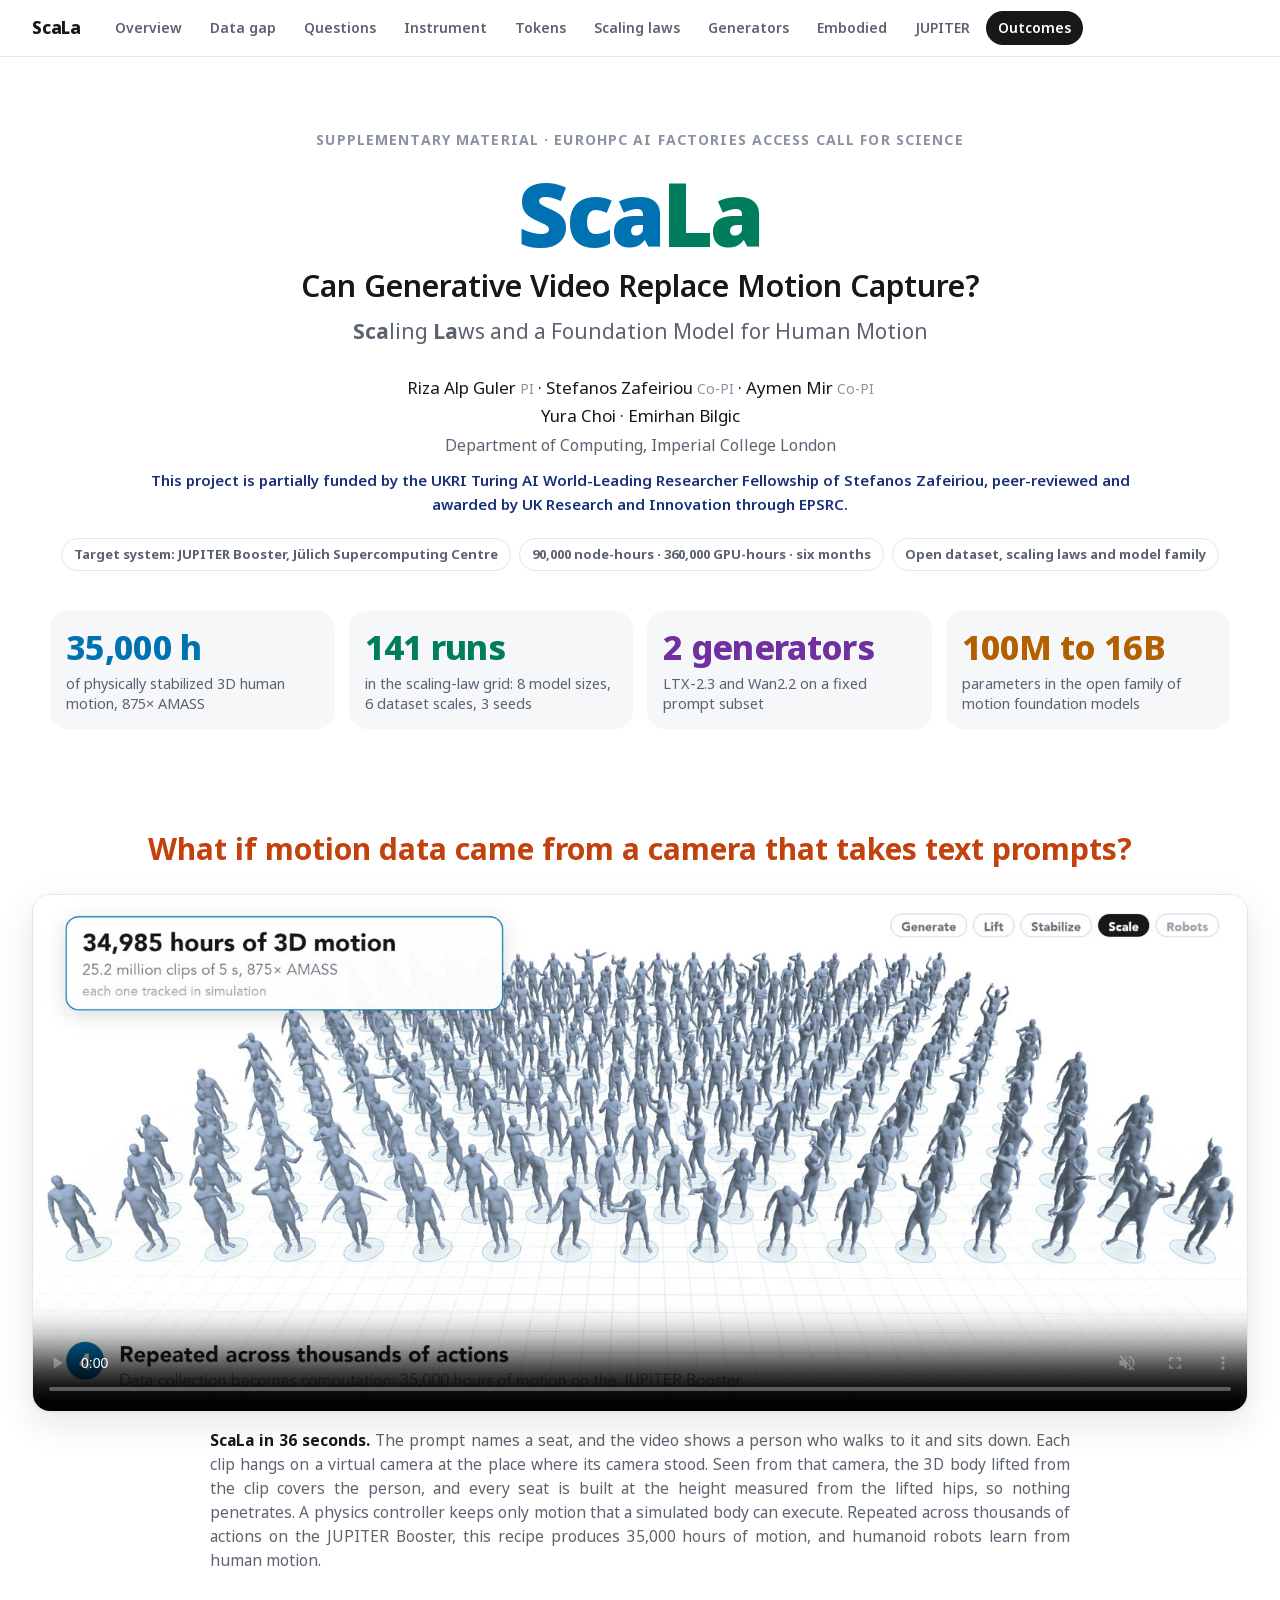
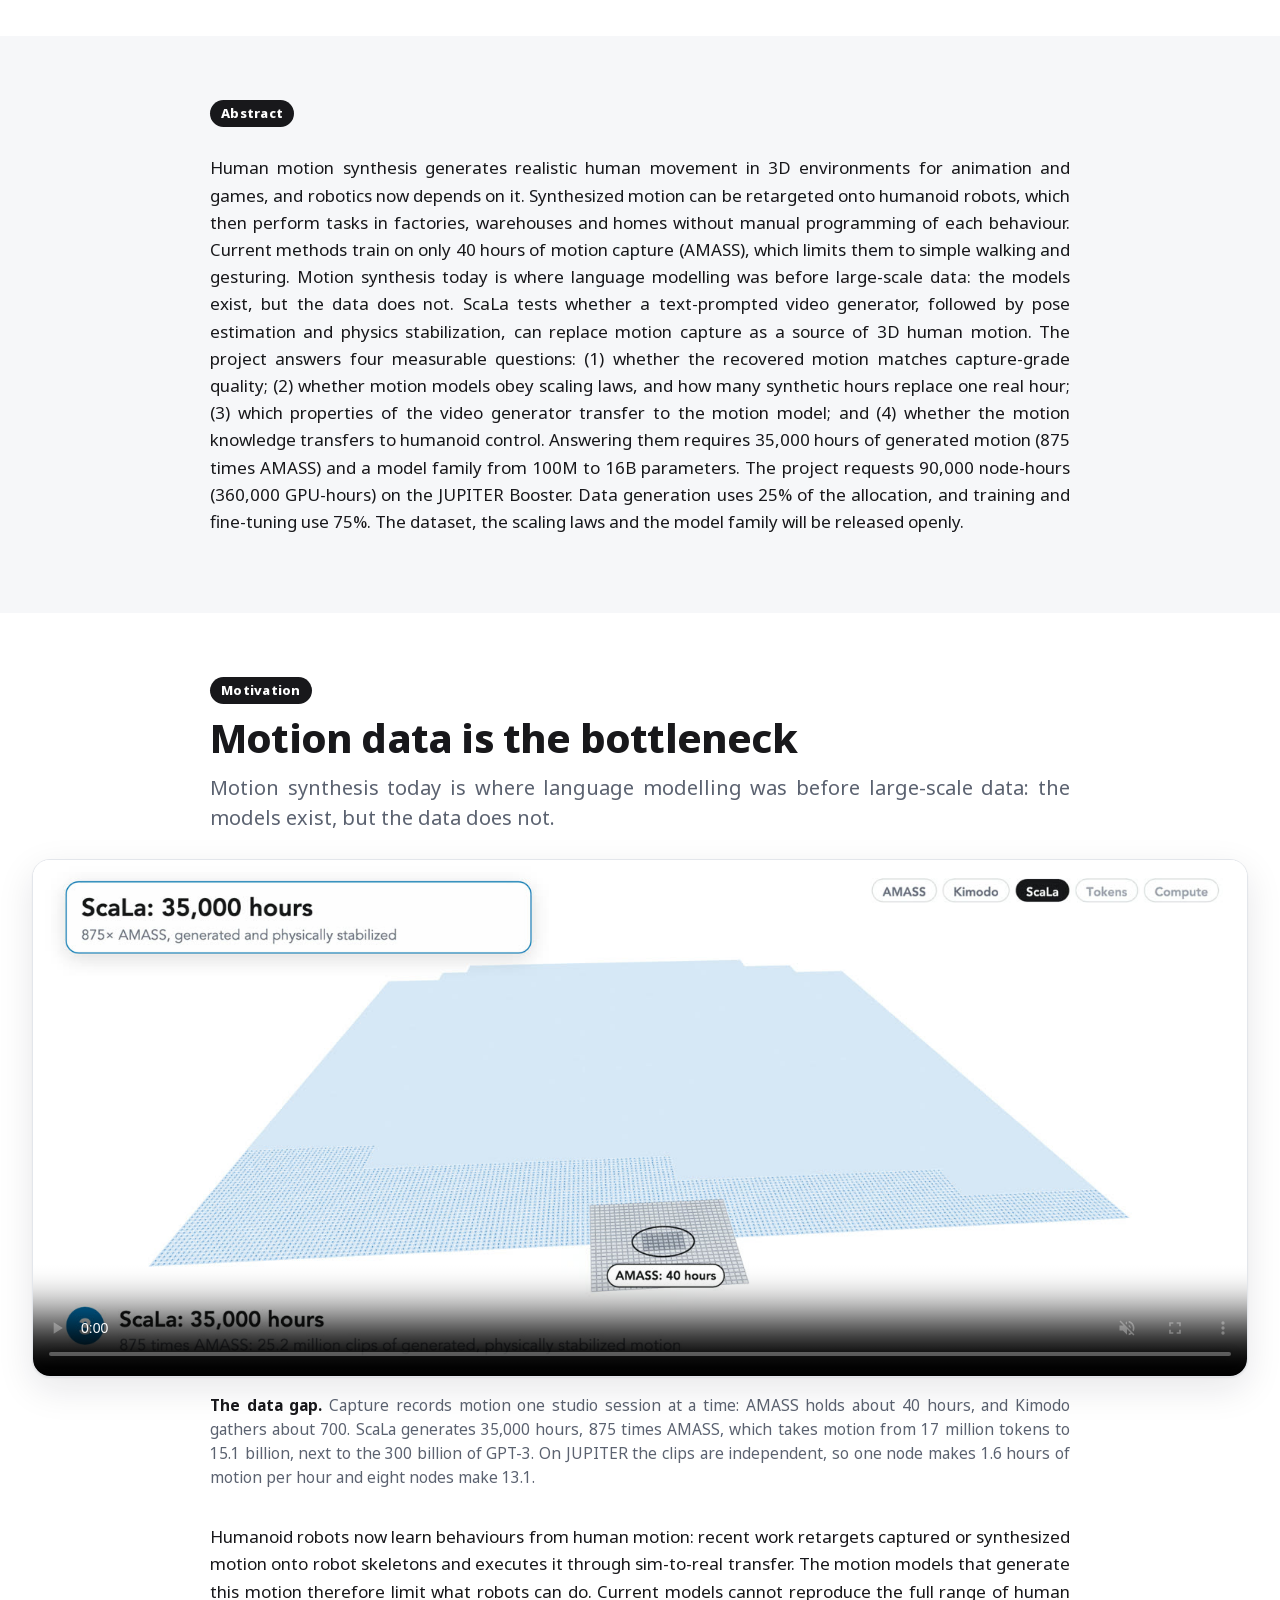
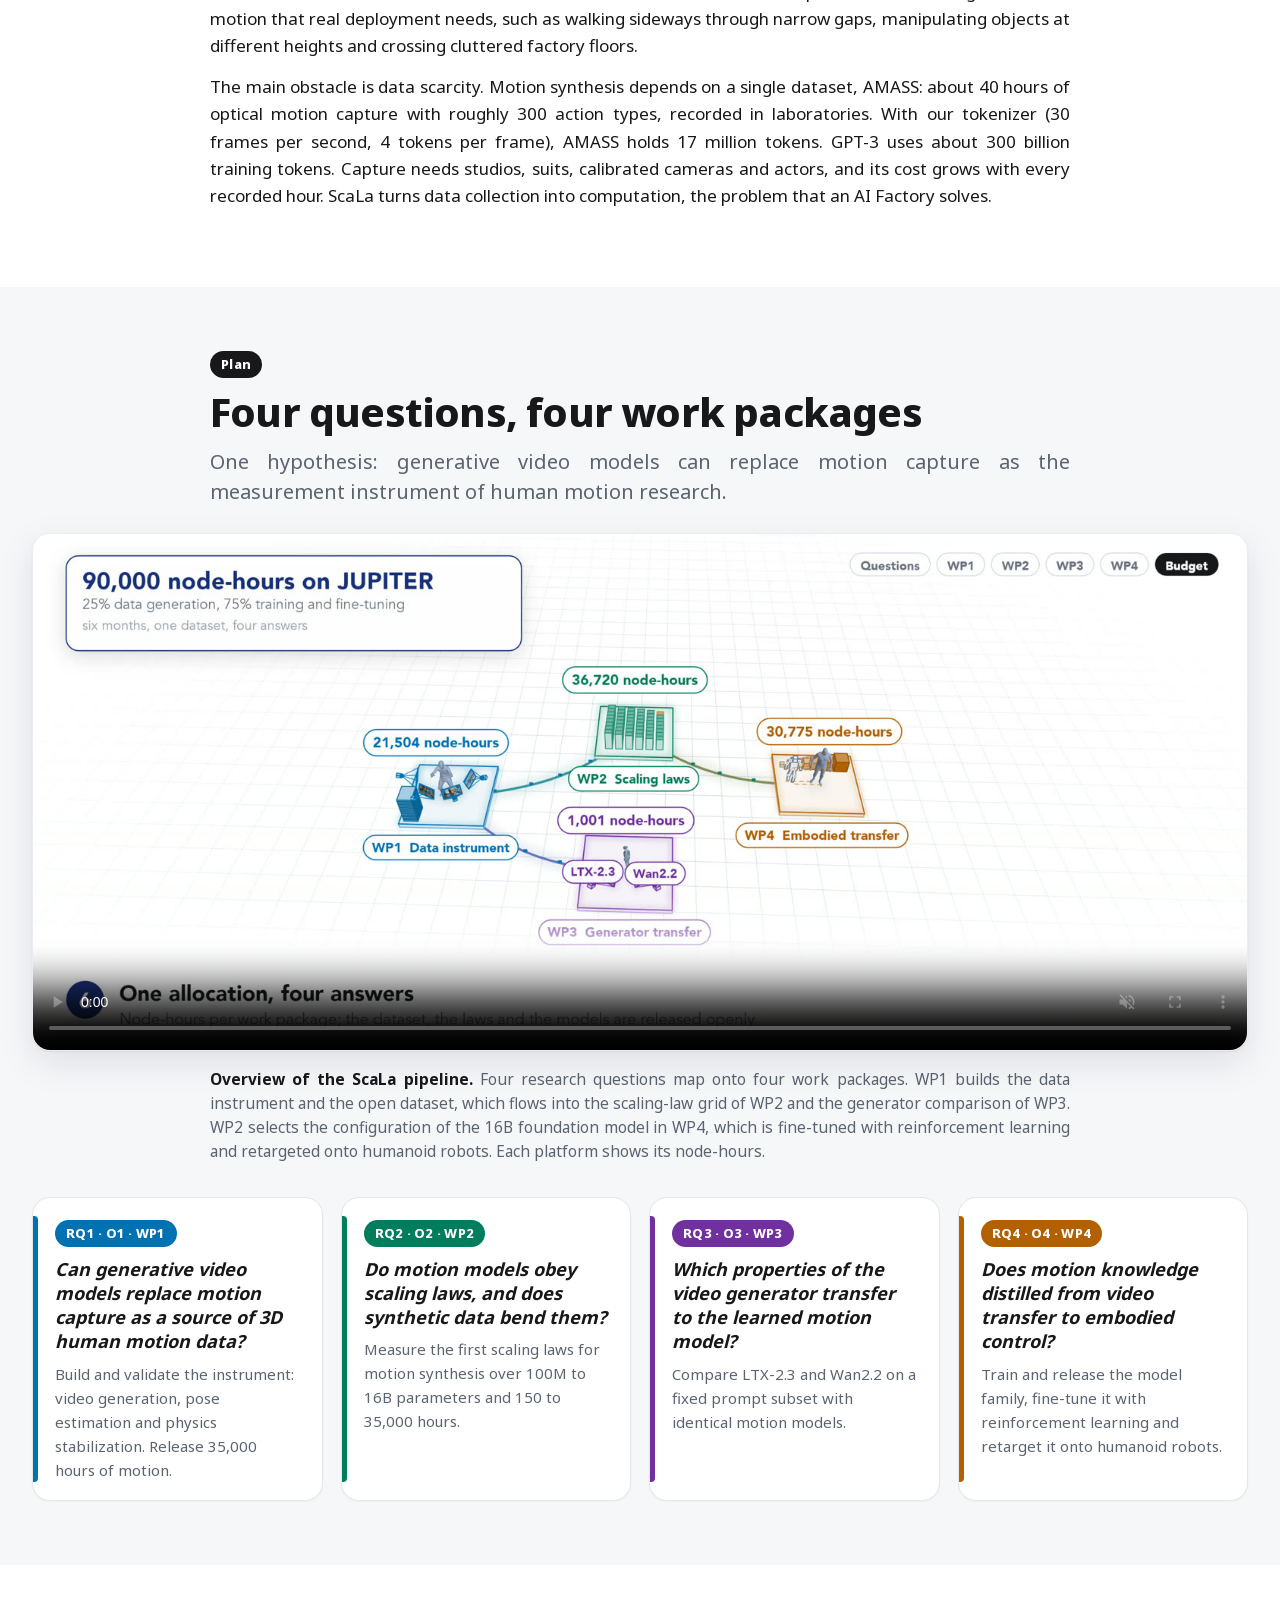
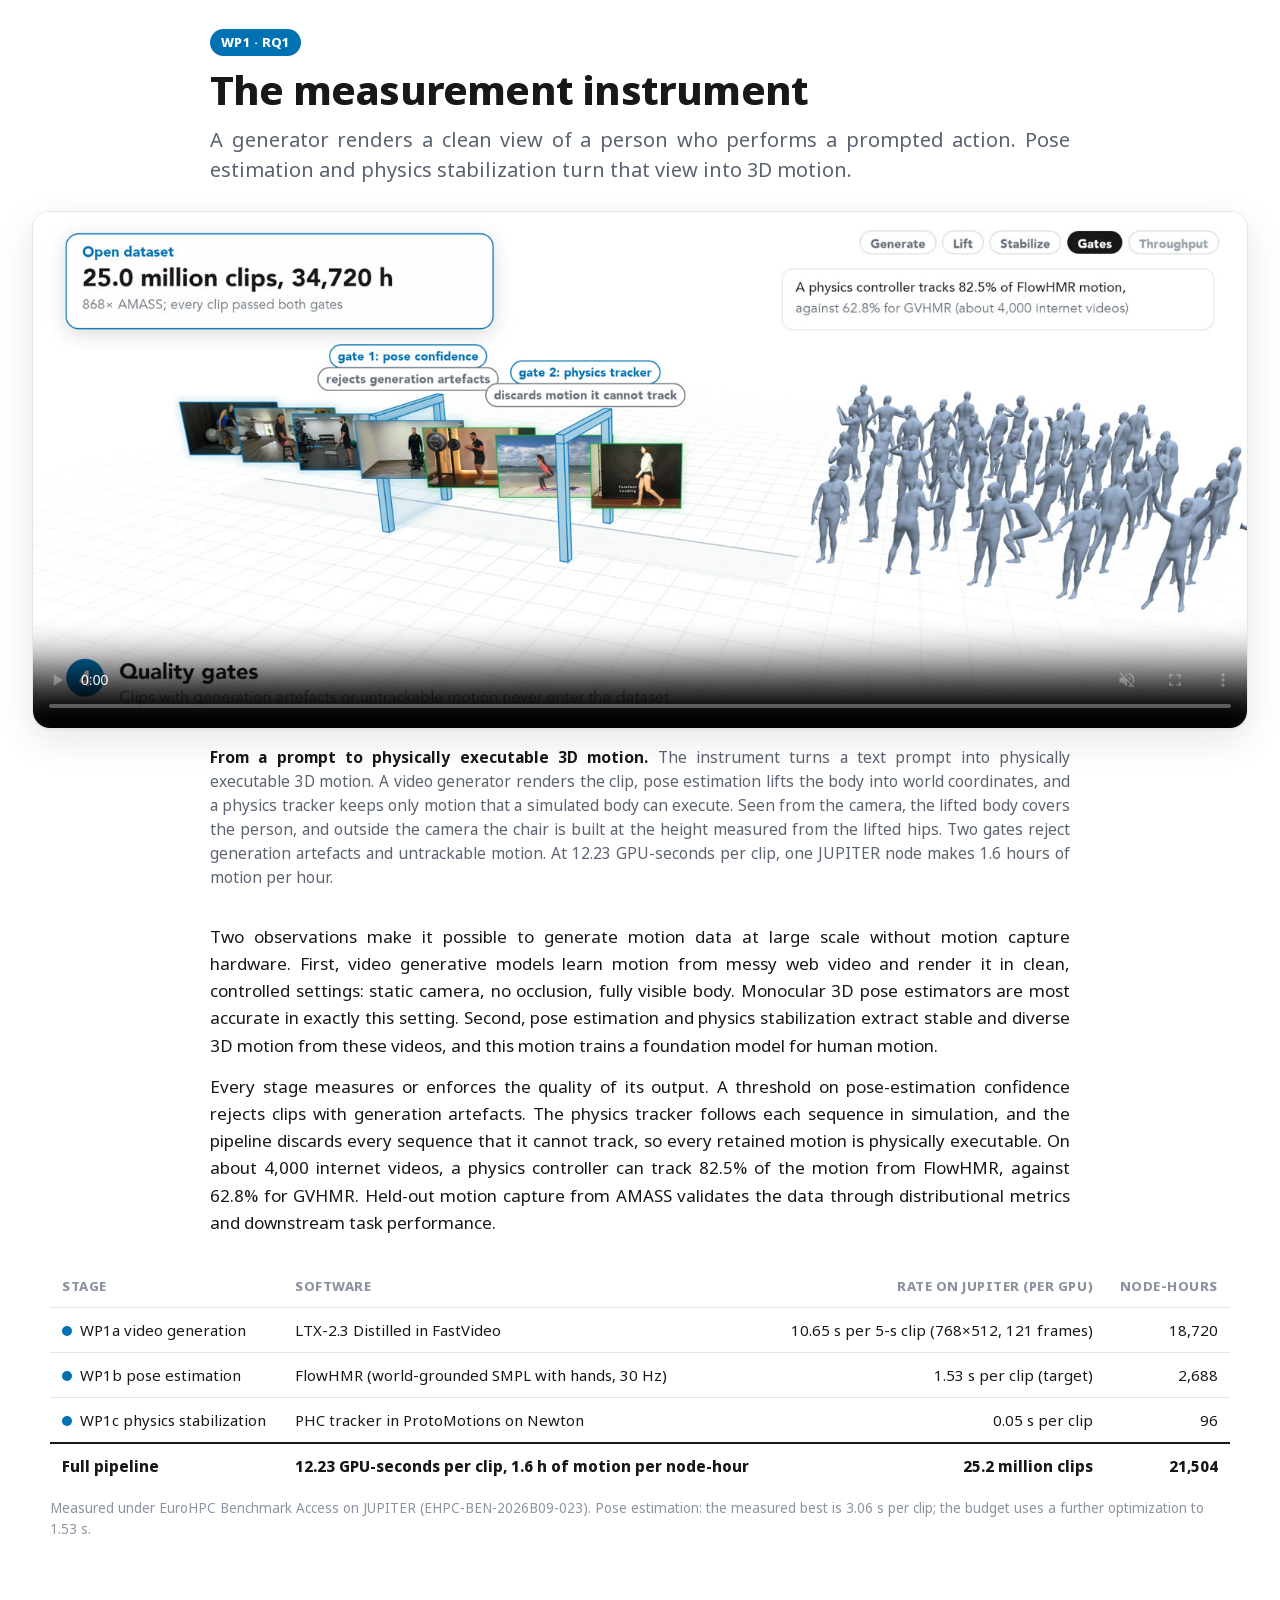
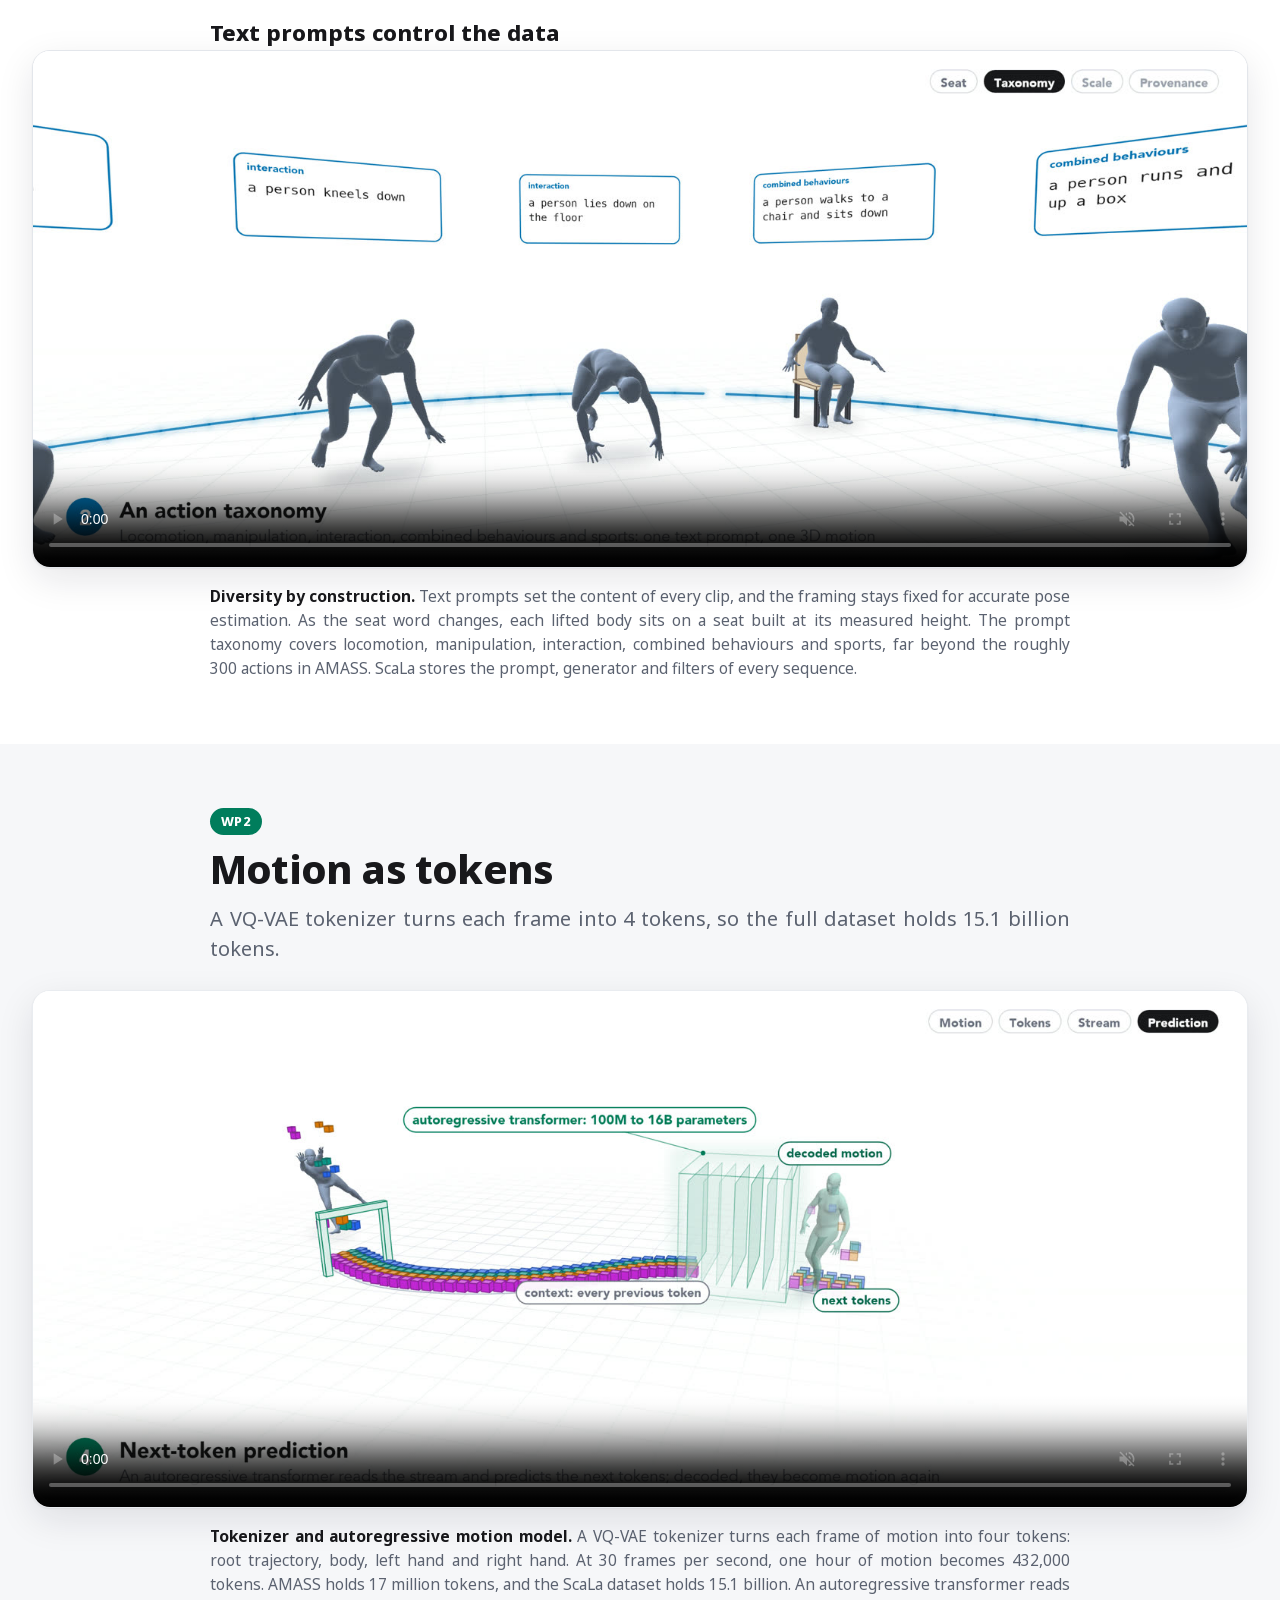
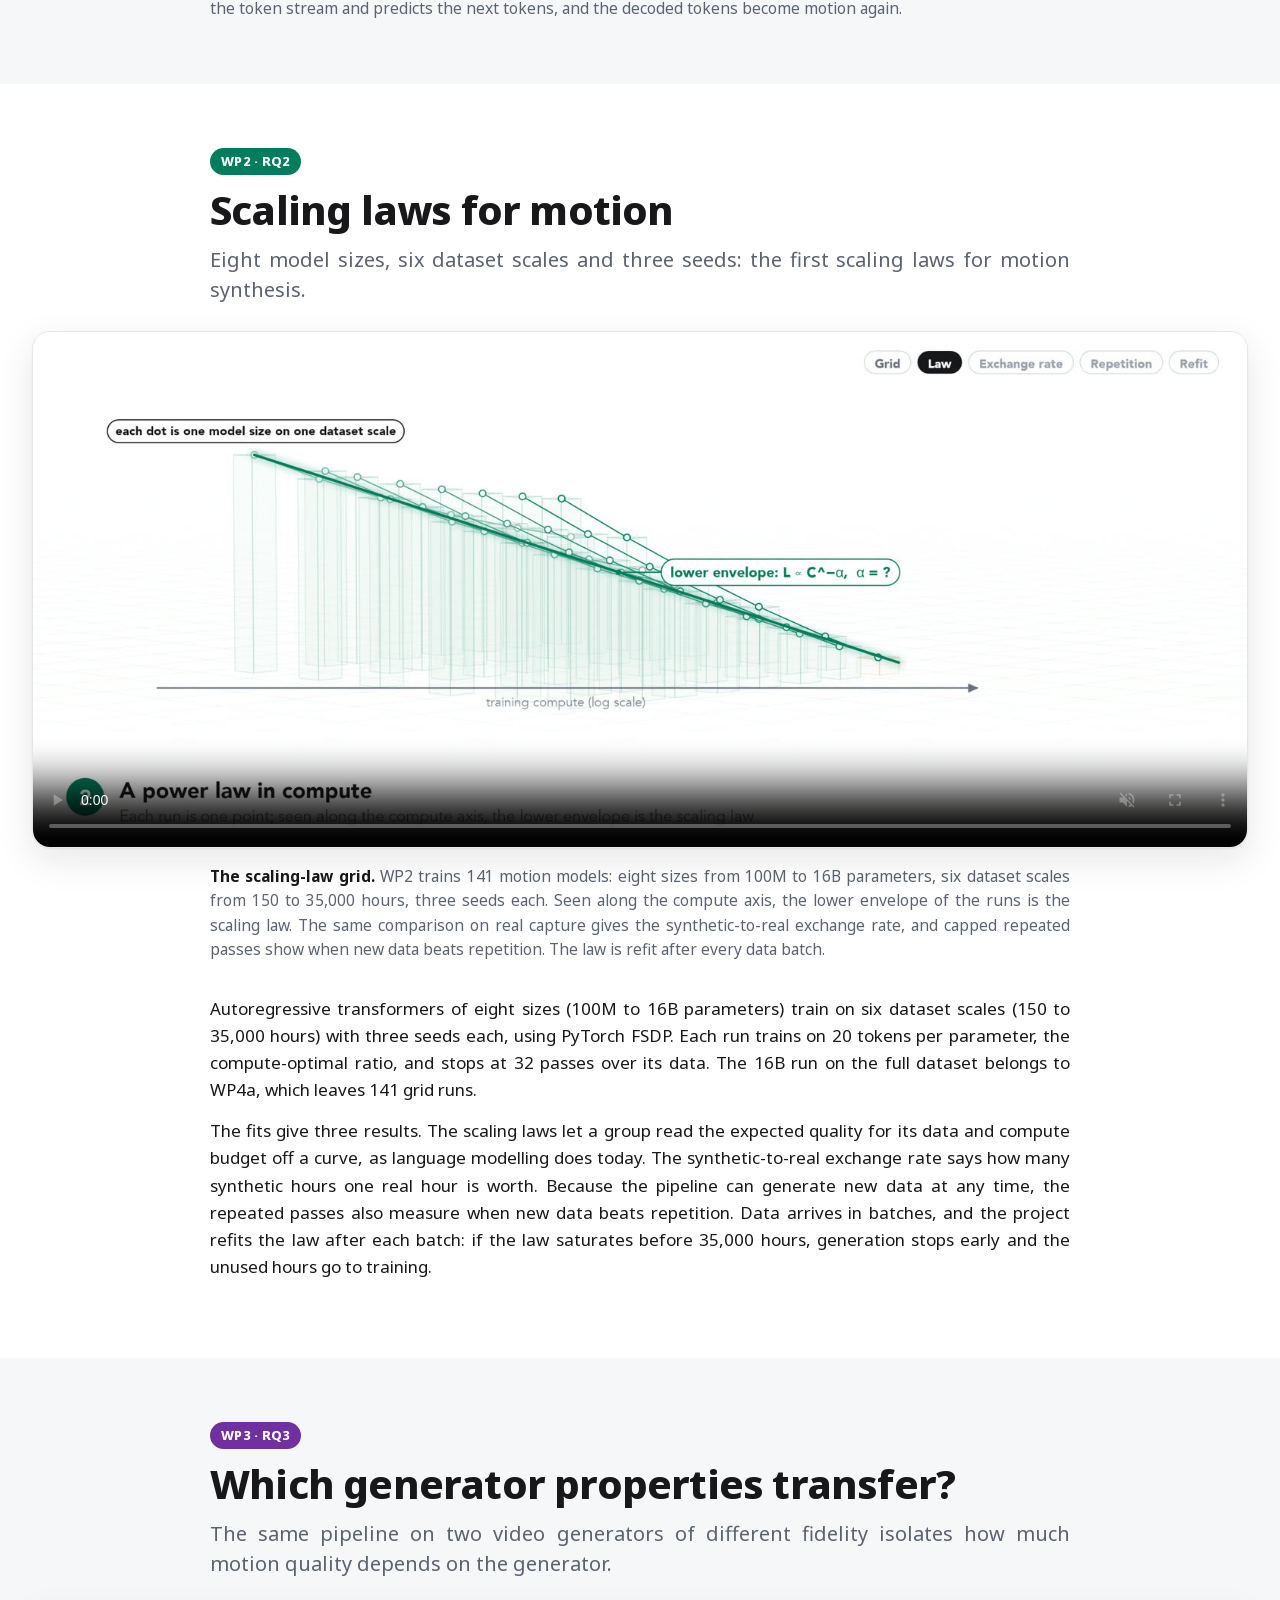
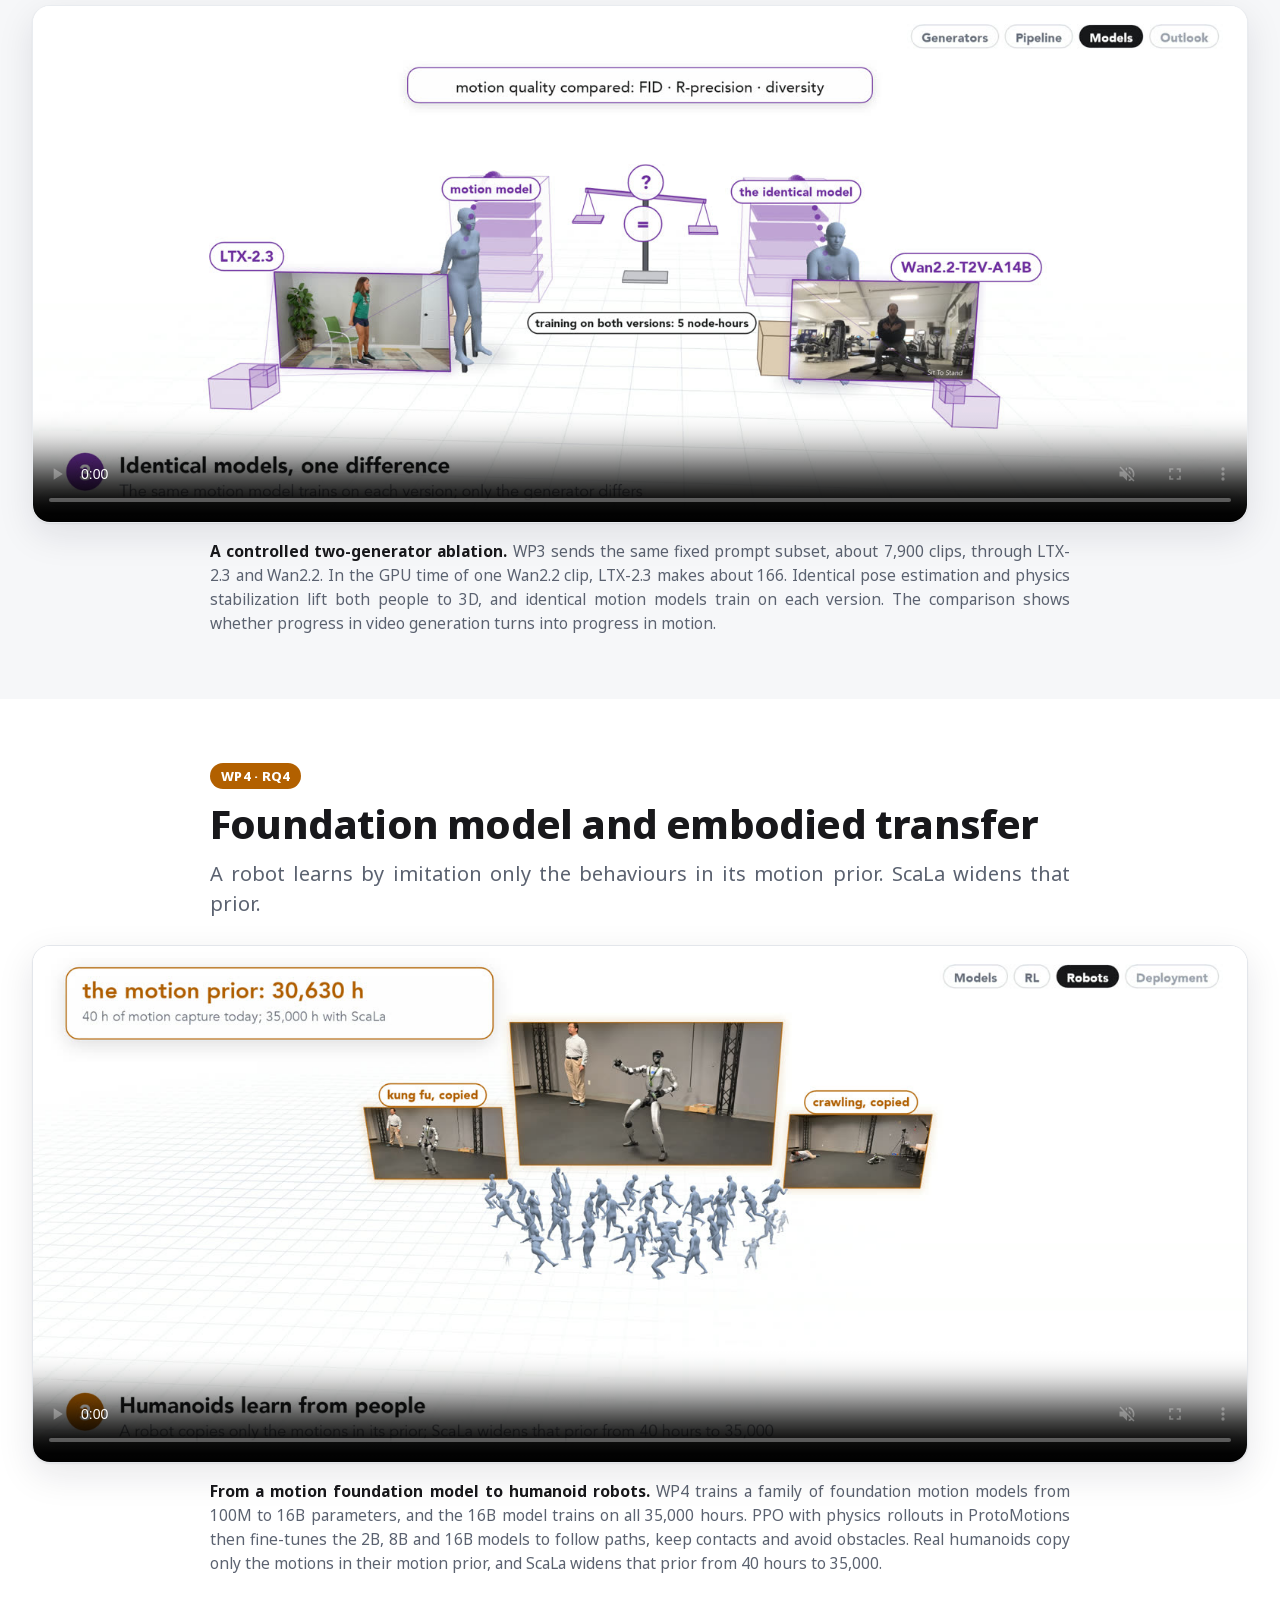
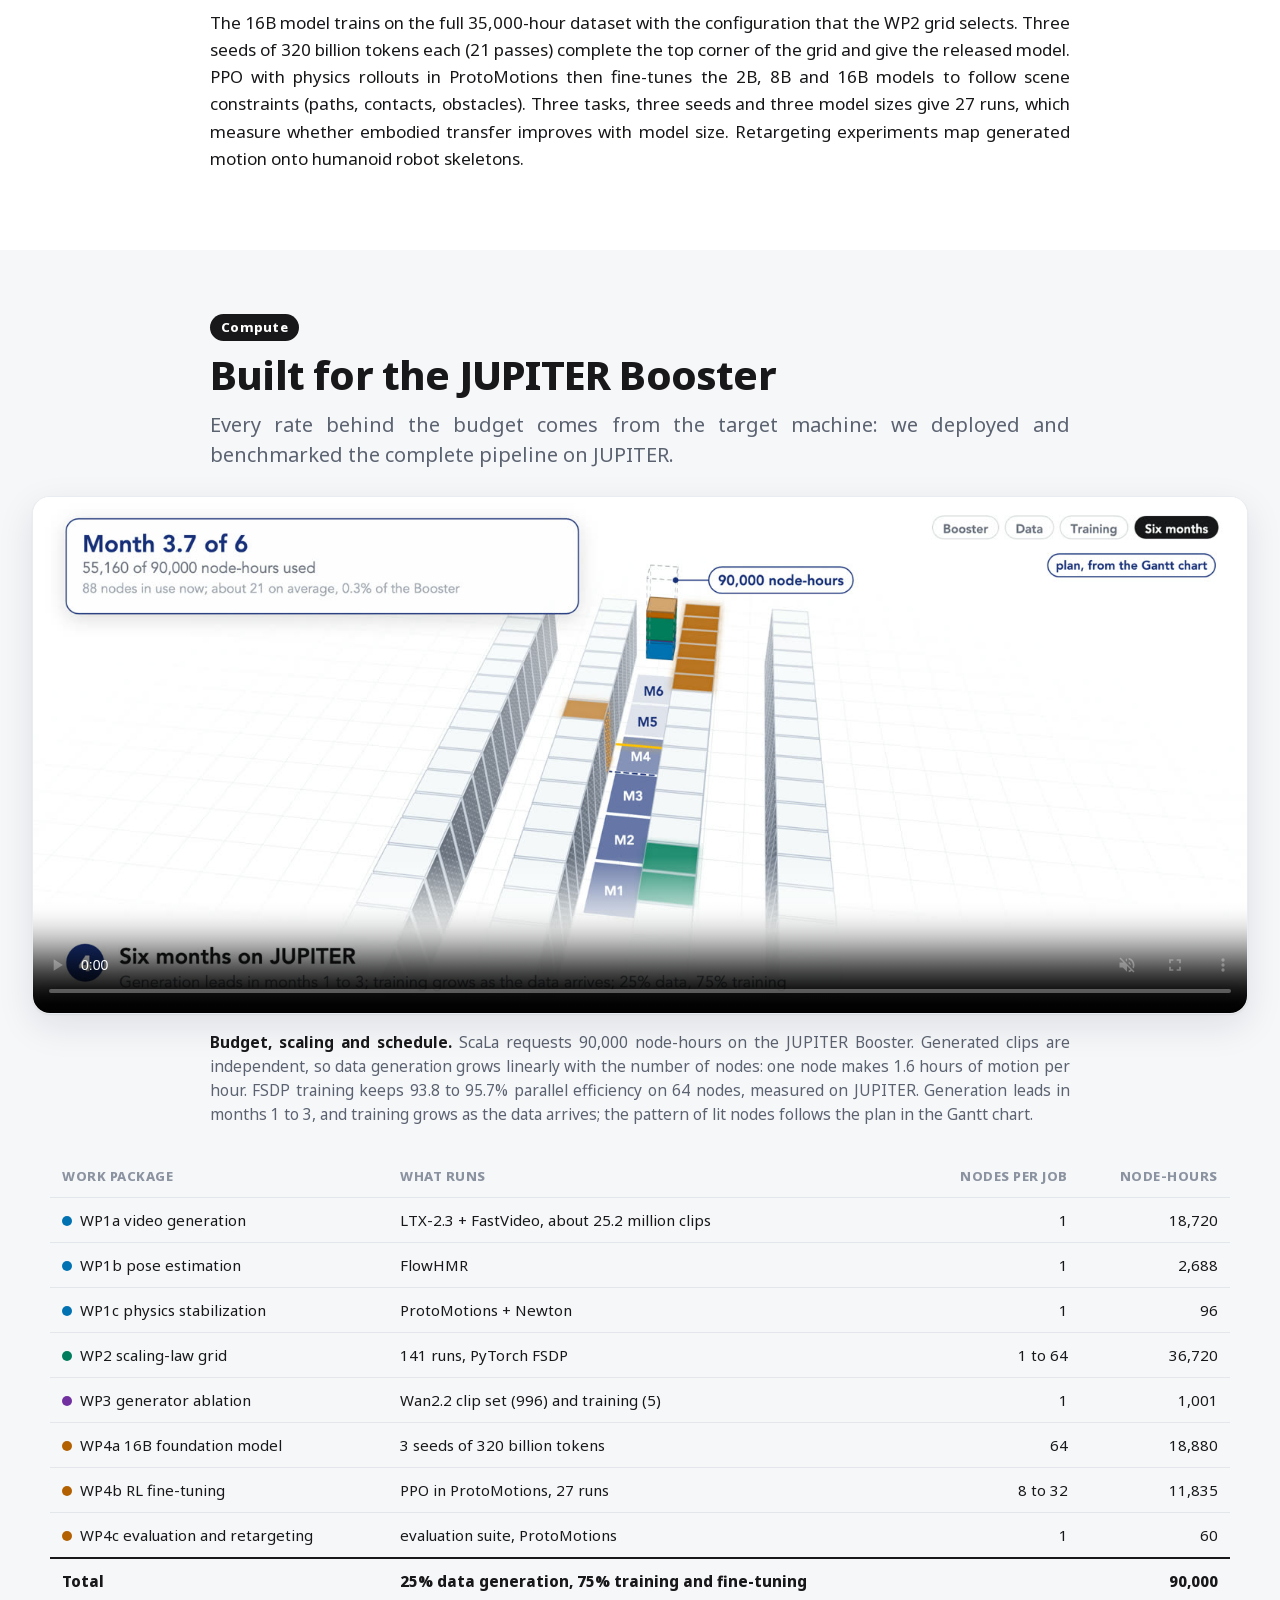
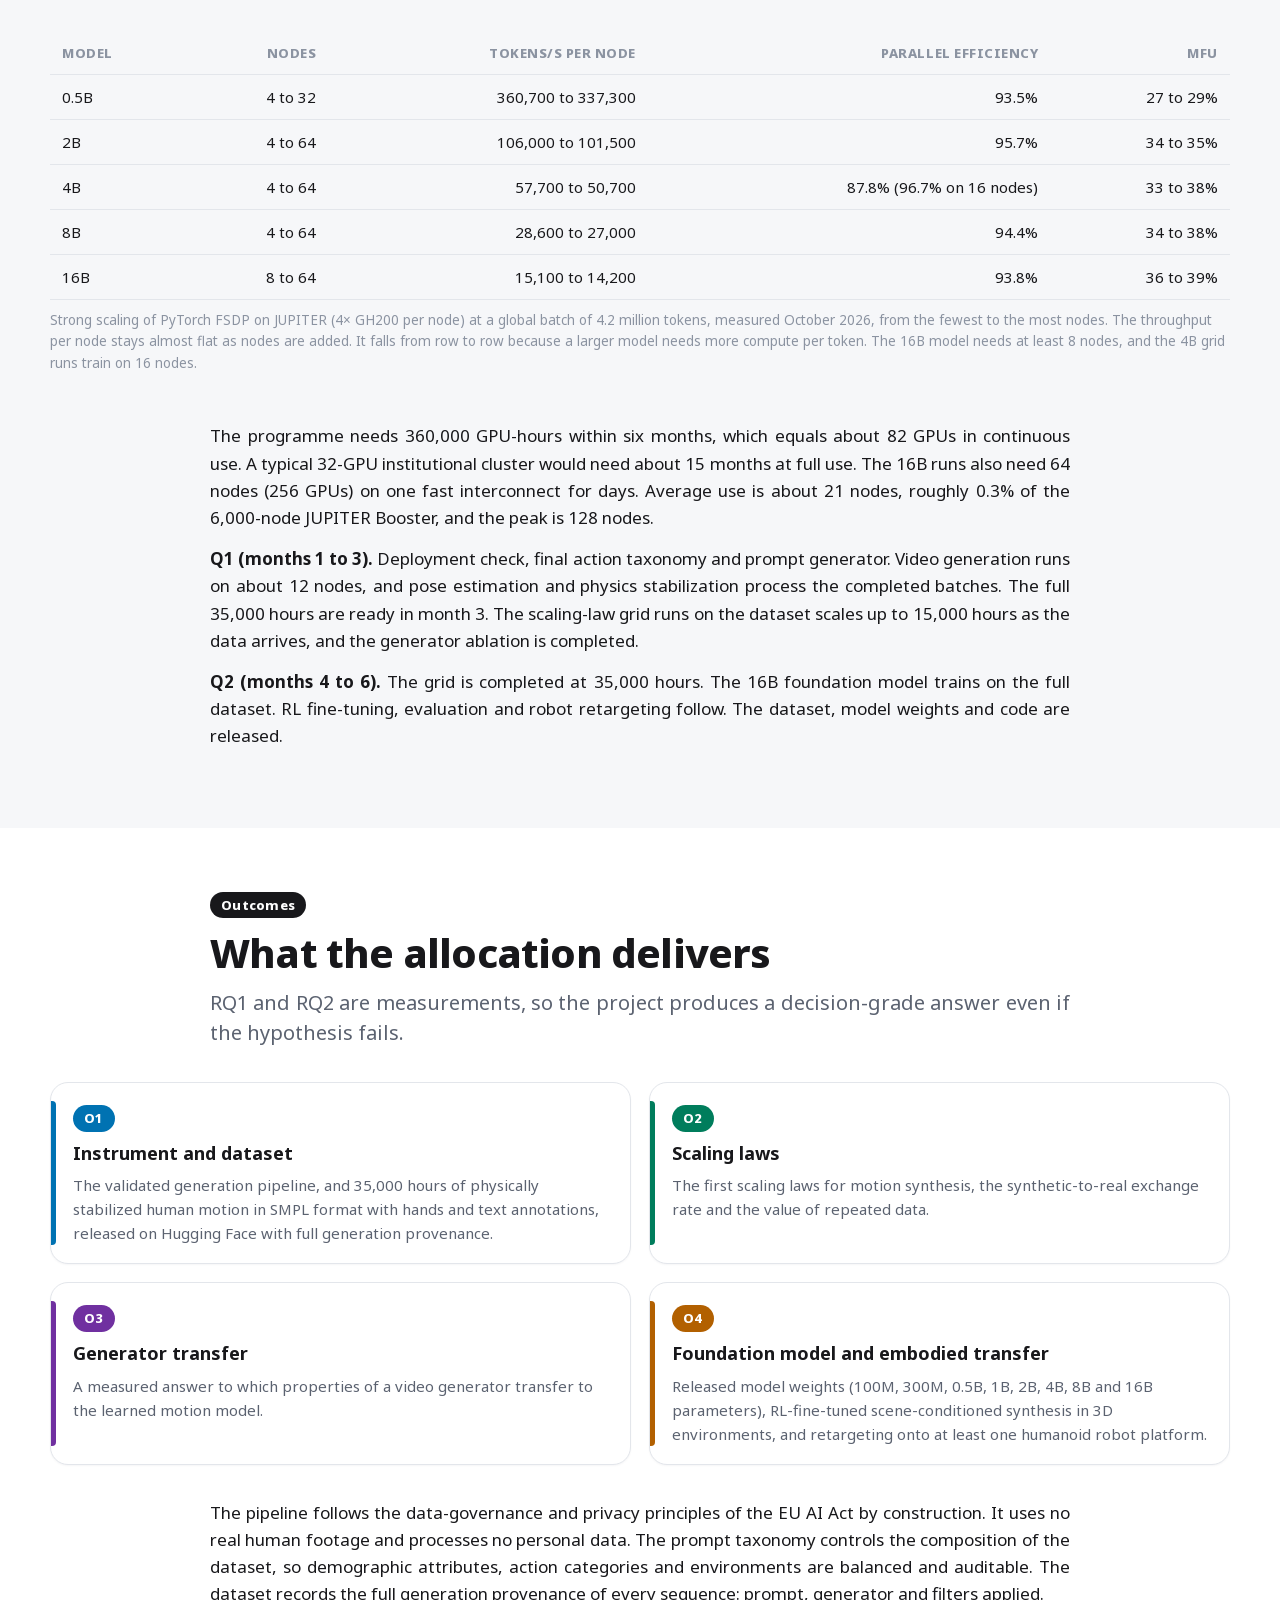
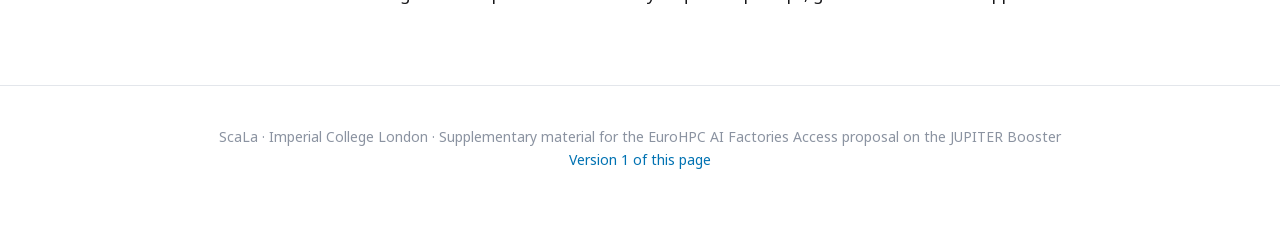
==== commit 85464206: "Remove the notes section for now" ====
--- a/index.html
+++ b/index.html
@@ -454,19 +454,6 @@
     <div class="body-text">
       <p>The pipeline follows the data-governance and privacy principles of the EU AI Act by construction. It uses no real human footage and processes no personal data. The prompt taxonomy controls the composition of the dataset, so demographic attributes, action categories and environments are balanced and auditable. The dataset records the full generation provenance of every sequence: prompt, generator and filters applied.</p>
     </div>
-  </div>
-</section>
-
-<section class="alt" id="notes">
-  <div class="wrap">
-    <div class="sec-head"><span class="label l0">Notes</span><h2>About the animations</h2></div>
-    <ul class="notes">
-      <li>The animations explain the plan; they are not results. Every number in them is quoted from the proposal, and rates and scaling efficiencies are measured on JUPITER under Benchmark Access. The rest is illustration: the losses, exponents, exchange rate and generator balance that ScaLa will measure, the gate rejects and raw estimates, the decoded motion, the reinforcement-learning rollouts, the provenance record, and the crowds of captured AMASS bodies that stand for the dataset.</li>
-      <li>Clips shown large are real web videos that stand in for generated clips, so that the motion on screen is physically correct; their sources are listed below. Small background panes show clips from open video generators (LTX-2, Wan2.2 and Wan2.1 VACE-14B).</li>
-      <li>3D bodies: the people who sit down and the body that covers the person in a clip are lifted from the clips with NLF (Neural Localizer Fields), aligned to the floor, smoothed and rendered with the SMPL body model; seats are built at the height measured from the lifted hips. The proposal uses FlowHMR and PHC for these stages. All other bodies (the behaviour ring, the motion tiles and fields, the tokenizer, the robot dioramas) are captured motions from AMASS and HPS, and the clips that fly out of the JUPITER nodes are generated clips.</li>
-      <li>Robot footage in the first animation and in the foundation-model animation: SONIC, NVIDIA (Science Robotics 2026), from its project page.</li>
-    </ul>
-    <div class="notes"><h3 style="margin-top:28px">Web video sources</h3><ul class="credits"><li>5. Sit to Stand Transfers and Walker Safety, Emily Robinson (youtube.com/watch?v=NuJNZonegCk)</li><li>How to Get Out of Any Low Chair Without Help (Even at the Beach!), Alyssa Kuhn, Arthritis Adventure (youtube.com/watch?v=MmHaz1wYxyA)</li><li>Quick reference guide: Sit To Stand (Front and Side View), Get Moving Cambridge (youtube.com/watch?v=4q5QkoLbnrs)</li><li>Step Stool for Bed | 3 Options to Know!, EquipMeOT (youtube.com/watch?v=eNsiHUYNl_g)</li><li>The Best Way To Sit And Stand (Including Sitting On Higher Bar Stools), Fit For Real Life (youtube.com/watch?v=KcNUater47k)</li><li>5   Dynamic Balance   Sit Stand with Arms, Side View, Safe Communities Madison-Dane County (youtube.com/watch?v=Txw_6vC_K0U)</li><li>Sit to Stand, Baptist Health (youtube.com/watch?v=ITv-_BkcrD0)</li><li>Bear Crawl, BSR Physical Therapy (youtube.com/watch?v=Ee1BQNI6zN4)</li><li>Broad Jump Back Pedal - Kristy Lee Wilson, Kristy Lee Wilson (youtube.com/watch?v=8Q9mIVx1lH8)</li><li>Proper Step Ups/Downs, [P]rehab (youtube.com/watch?v=elhu-WC1qk4)</li><li>Phases of Walking Gait, Kevin Kirby (youtube.com/watch?v=HypJY1XWkWY)</li><li>How to Lift Box Properly, Revival Performance Physical Therapy (youtube.com/watch?v=c_yOXufO5wg)</li><li>Single Arm Suitcase Kettlebell Deadlift | Exercise Demo, Red Dot Fitness (youtube.com/watch?v=EQJ2_e8D1aU)</li><li>3 Most Important Exercises to EASILY Get Up from the Floor, Alyssa Kuhn, Arthritis Adventure (youtube.com/watch?v=Ymr_YCe0WhA)</li><li>Kneel on the Floor and Stand Back Up EASILY | Functional Mobility Progression, Movement &amp; Function (youtube.com/watch?v=q7euFLOlsUQ)</li><li>How Get Up Safely With The Kneel To Stand Exercise, Back In Shape Program (youtube.com/watch?v=_lNjijhxtNY)</li><li>Slow Motion Squat Technique- Side View, justlivelifelaughing (youtube.com/watch?v=u5rz6q0Uynw)</li><li>Jumping Jacks - XFit Daily, XHIT Daily (youtube.com/watch?v=iSSAk4XCsRA)</li><li>Reverse and Side Lunge Compound Exercise Mini-Workout, CreekTV (youtube.com/watch?v=m-rjn5uPn5c)</li><li>Overhand throw, Vitathread (youtube.com/watch?v=dusz0WUYZxk)</li><li>Parkour Basic Vaults Tutorial (Kong, Speed, Dash, Reverse, etc) | Fraser Malik How to, Ginger Ninja Trickster (youtube.com/watch?v=LbS2KZ6okHI)</li><li>Toe Touch Stretch, Fitbee (youtube.com/watch?v=5xbIiOhUk8I)</li></ul></div>
   </div>
 </section>
 
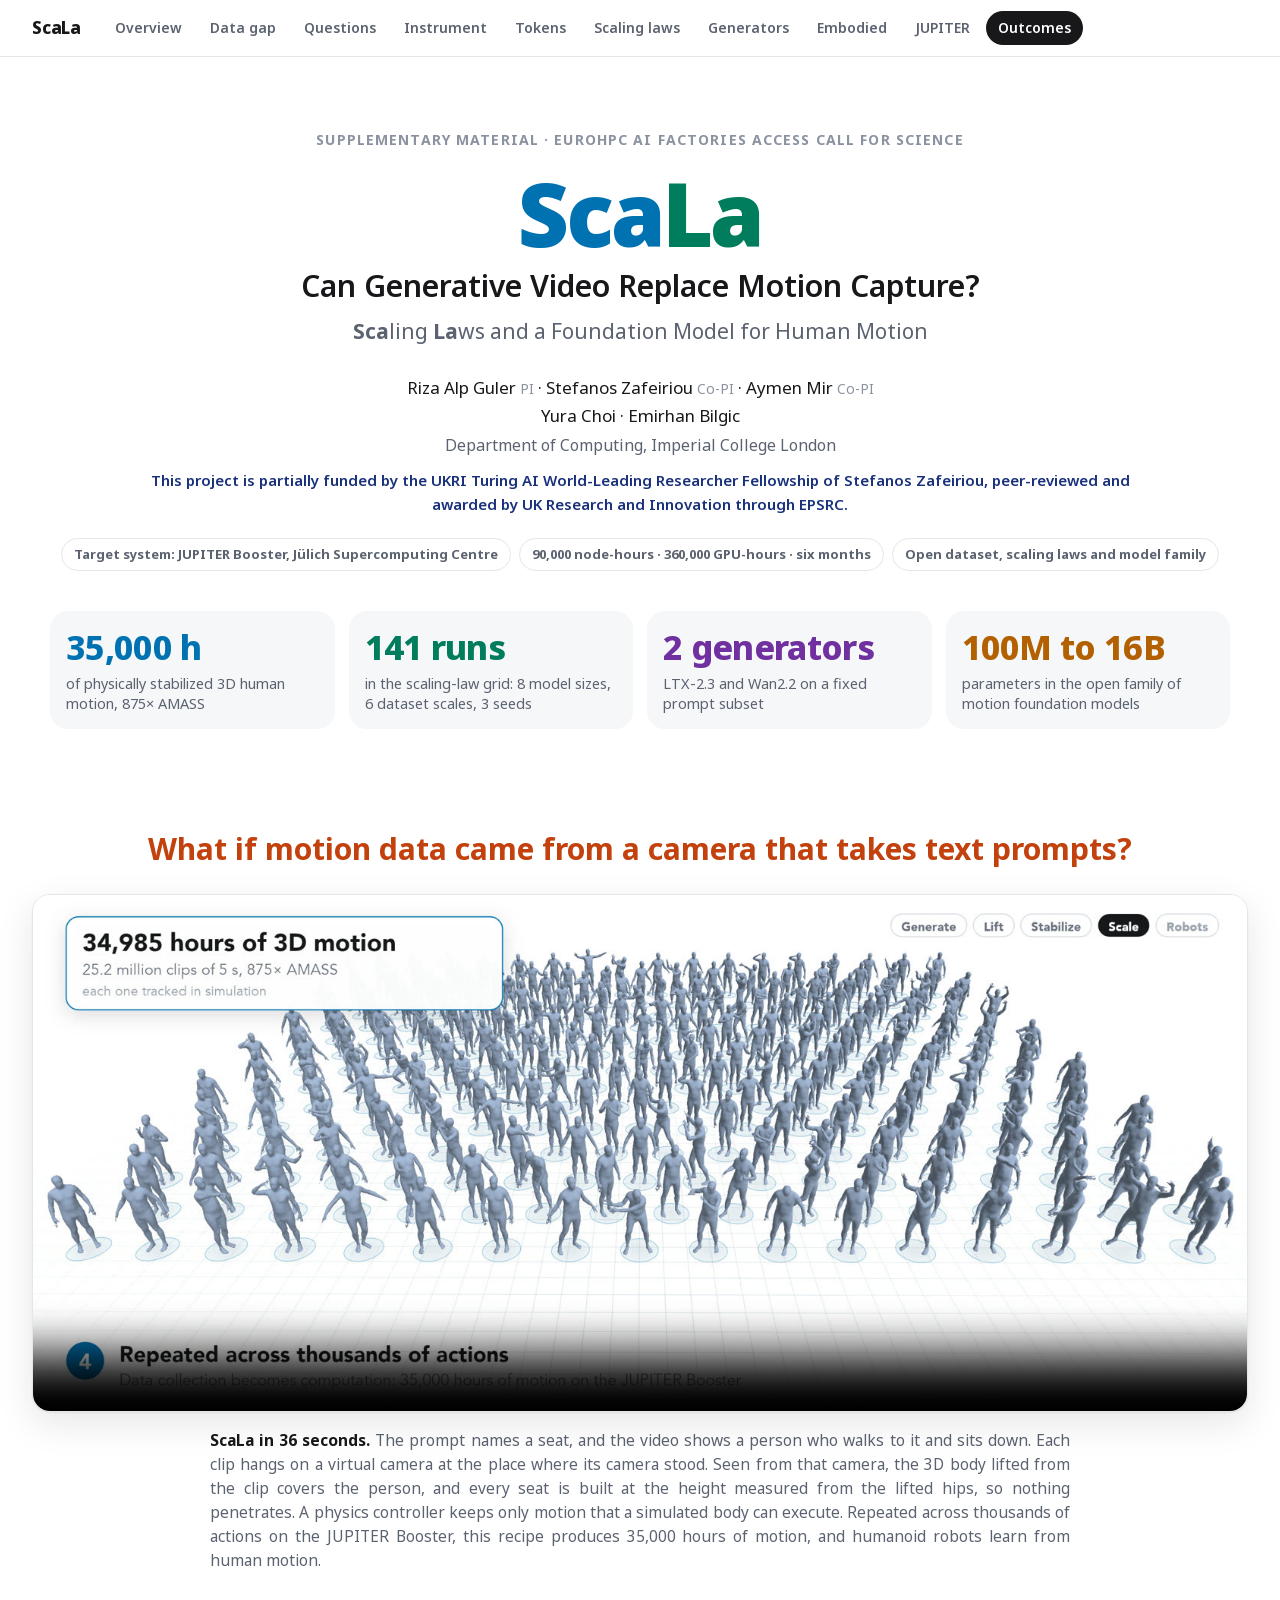
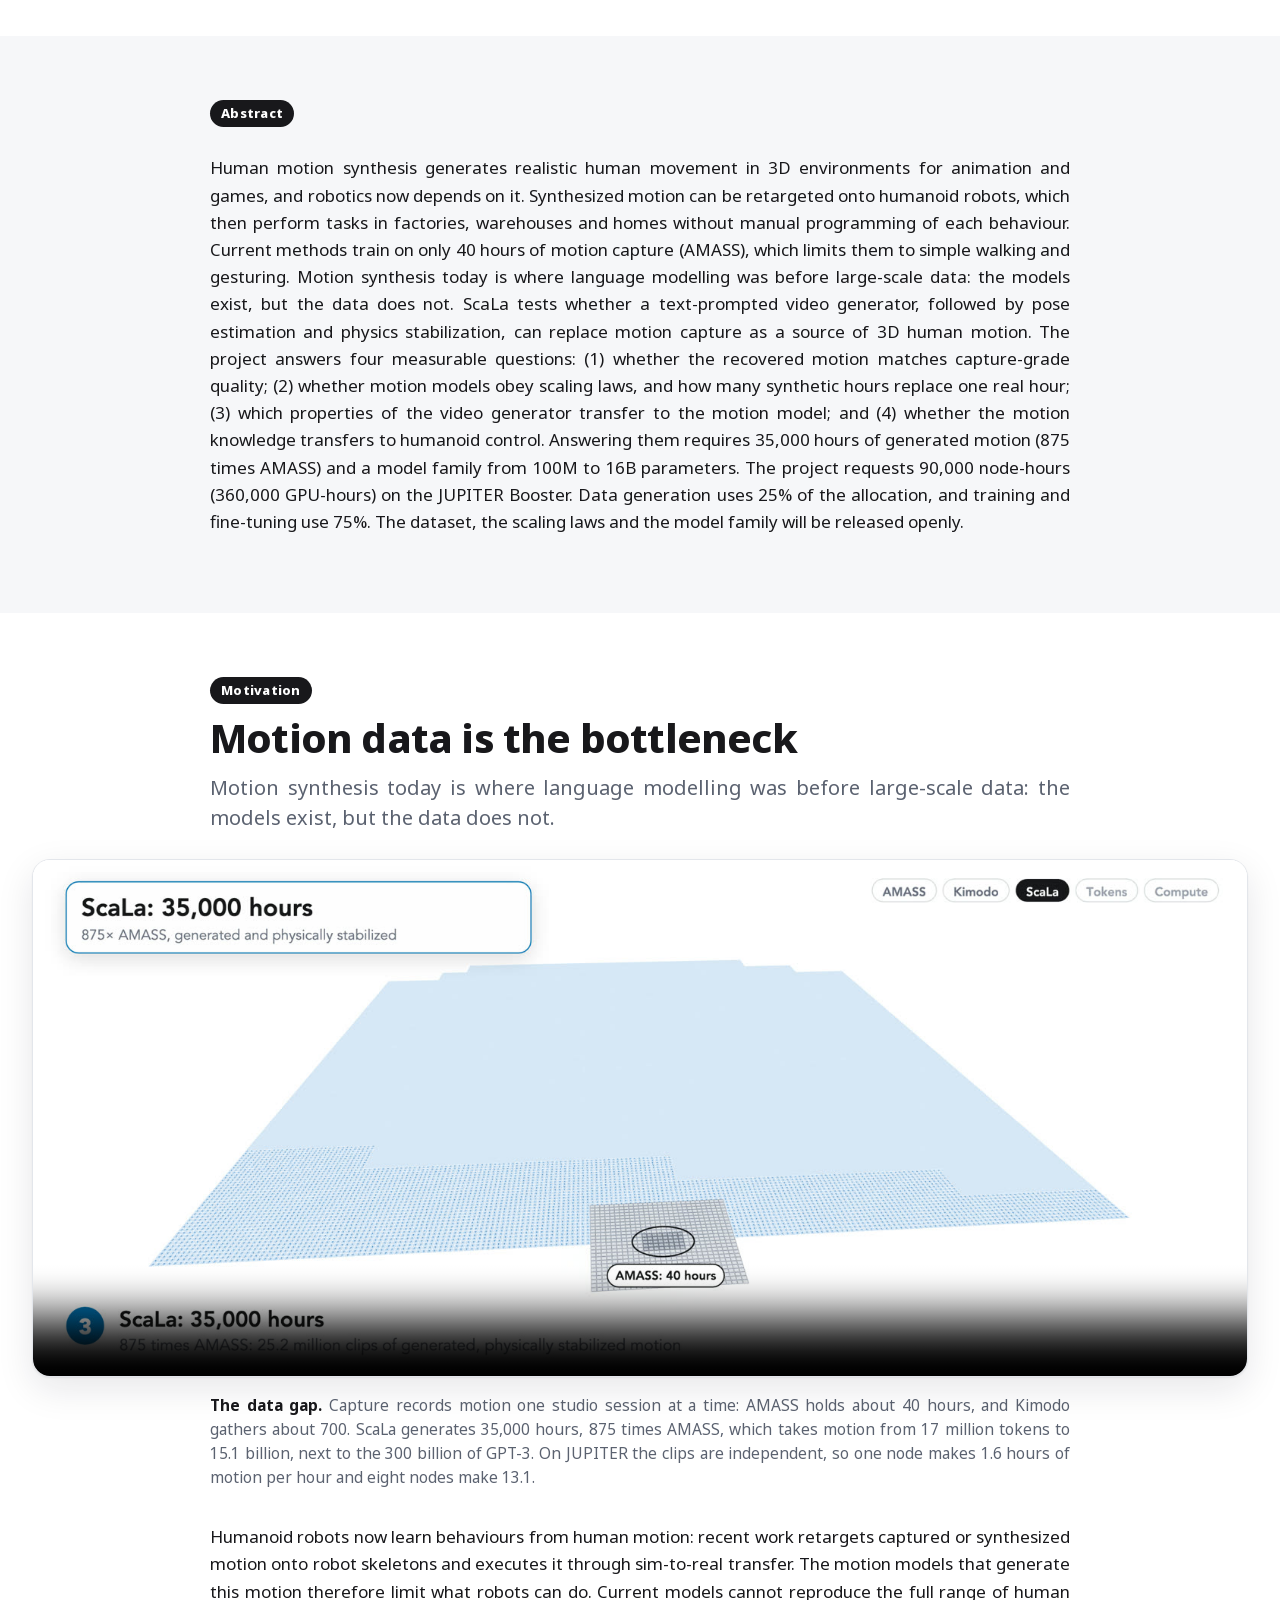
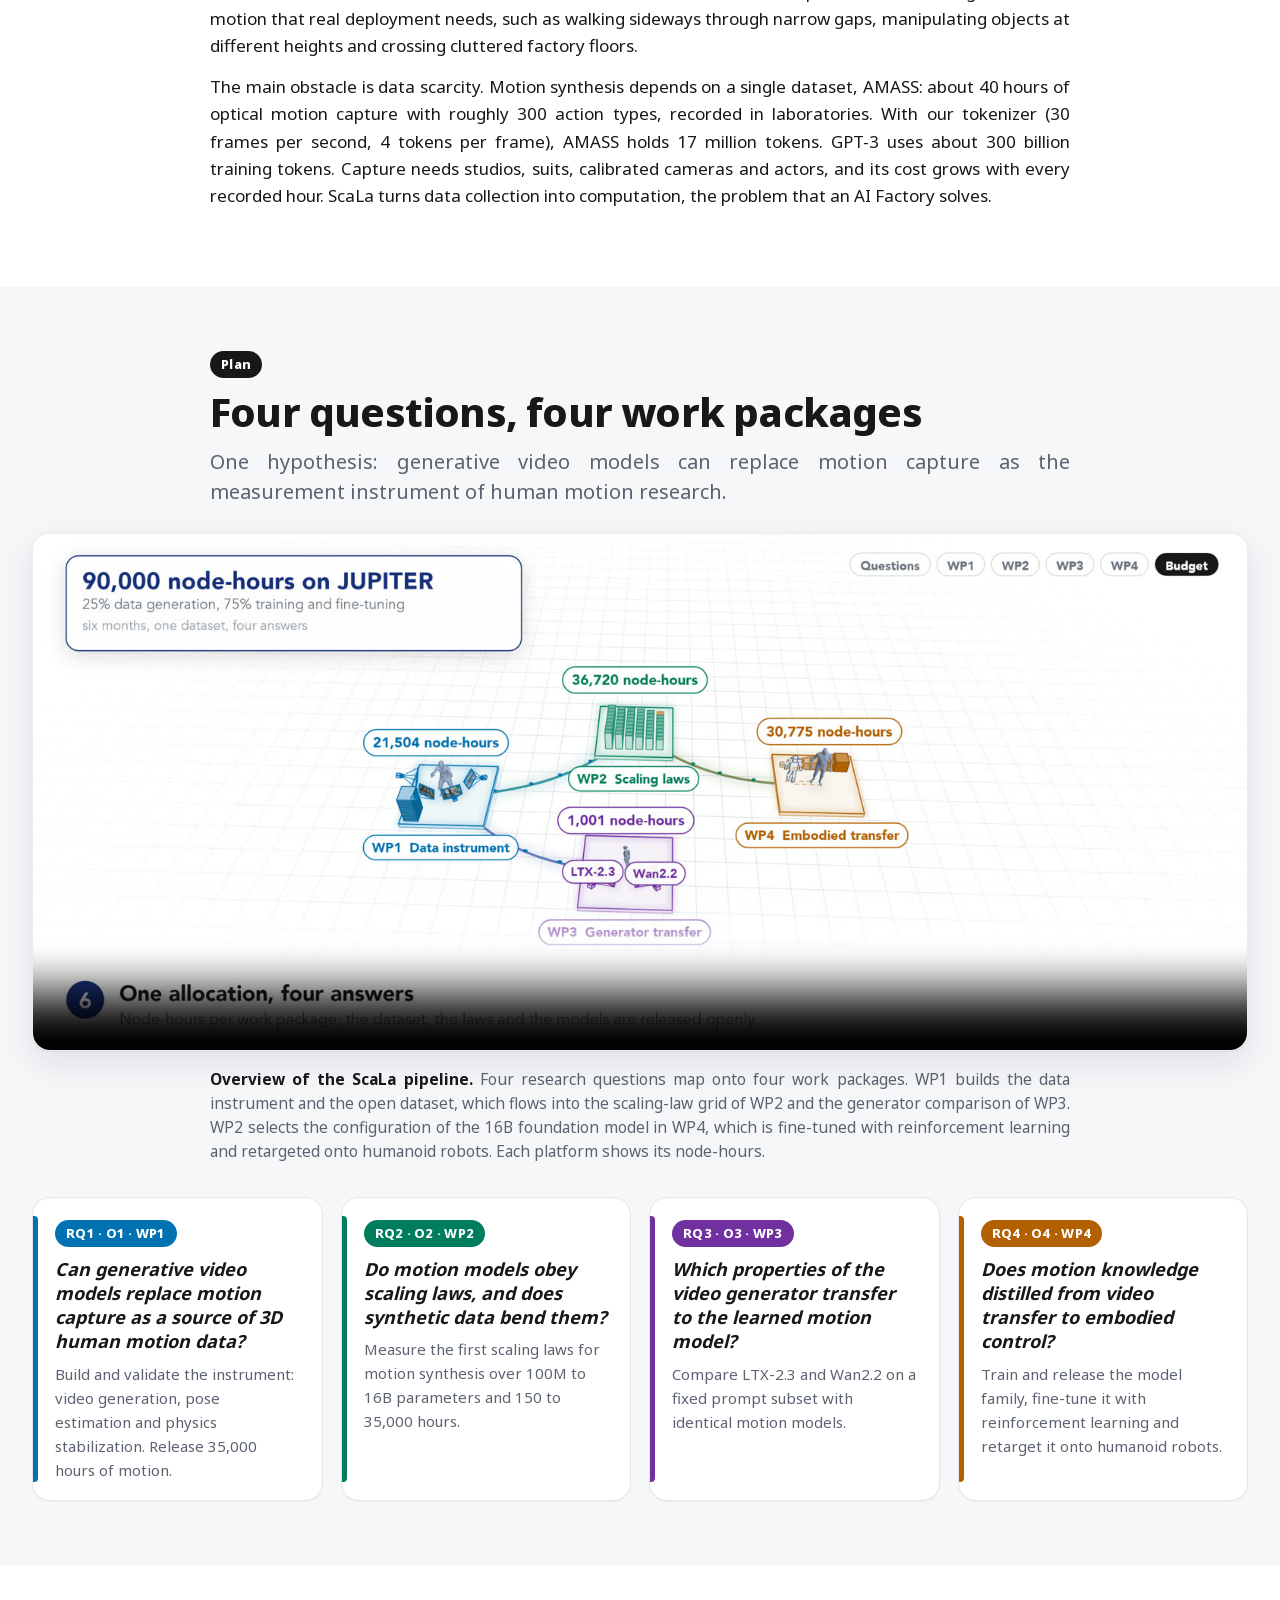
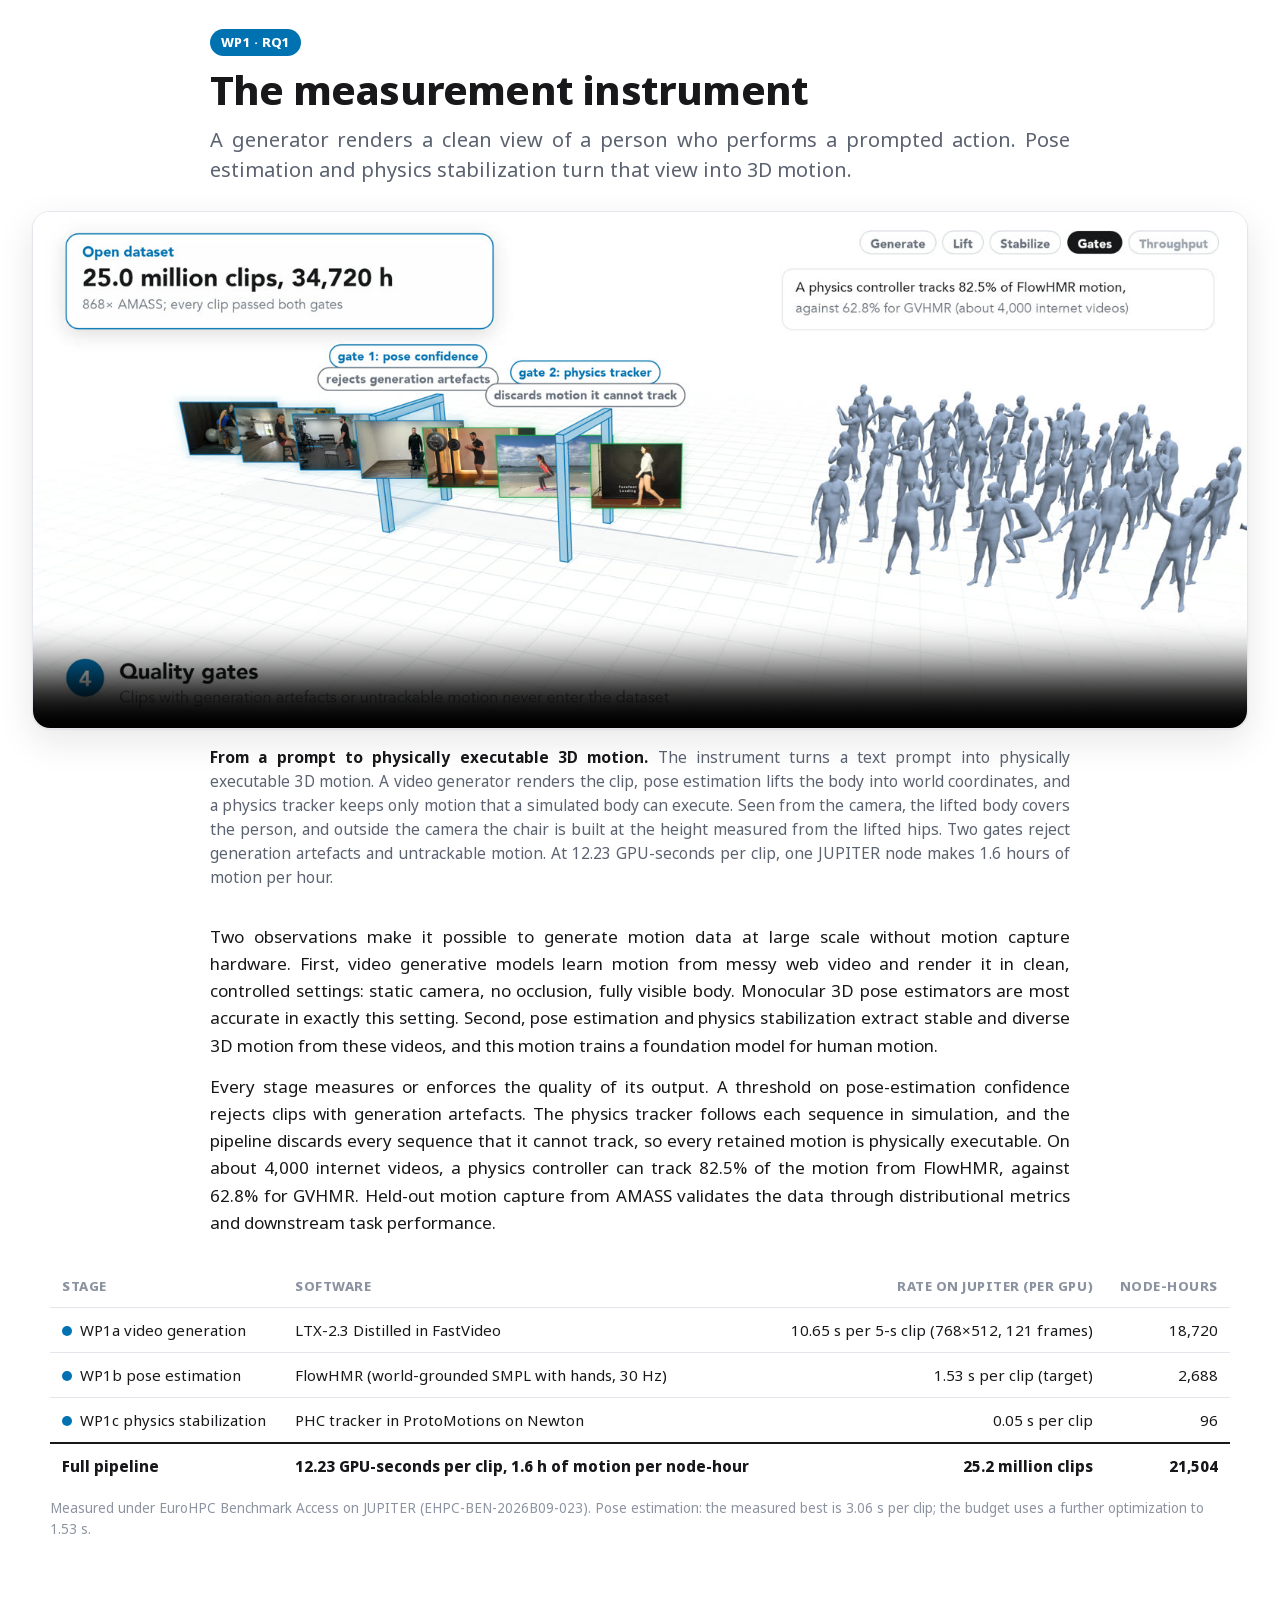
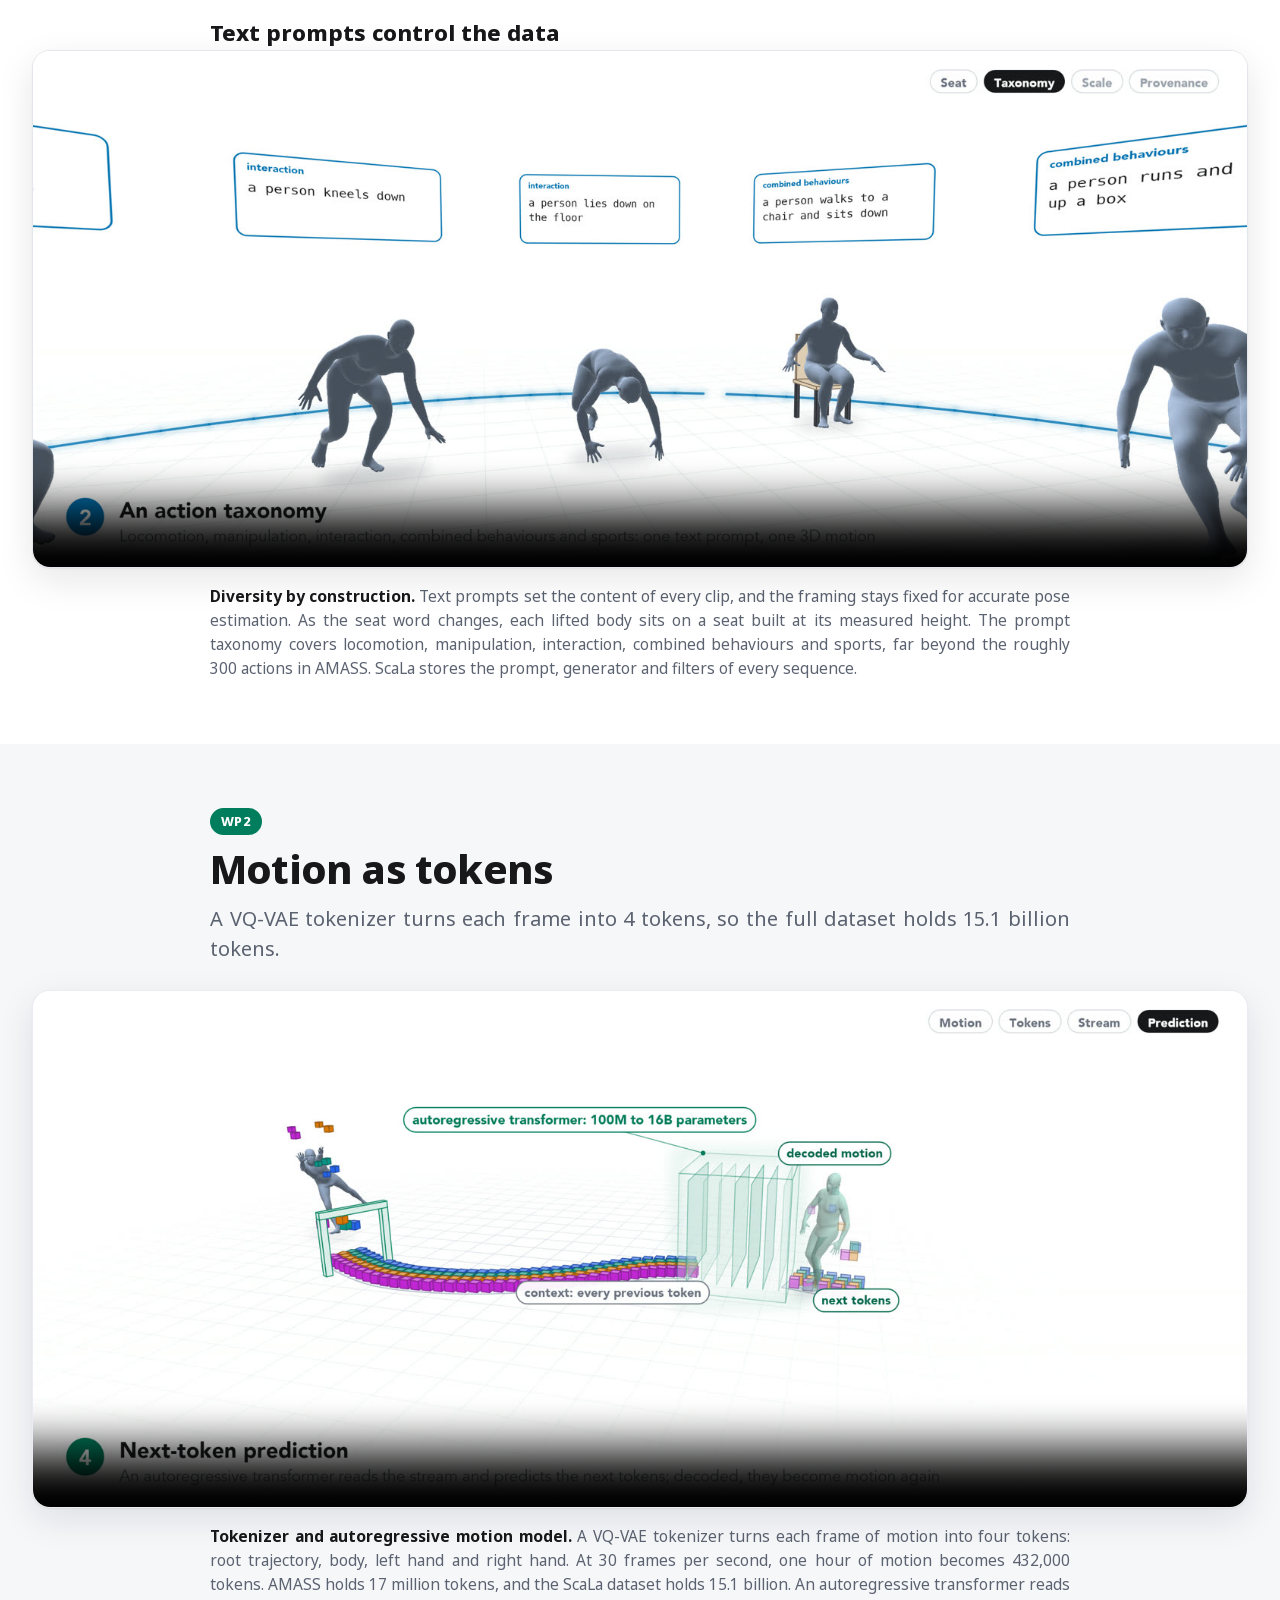
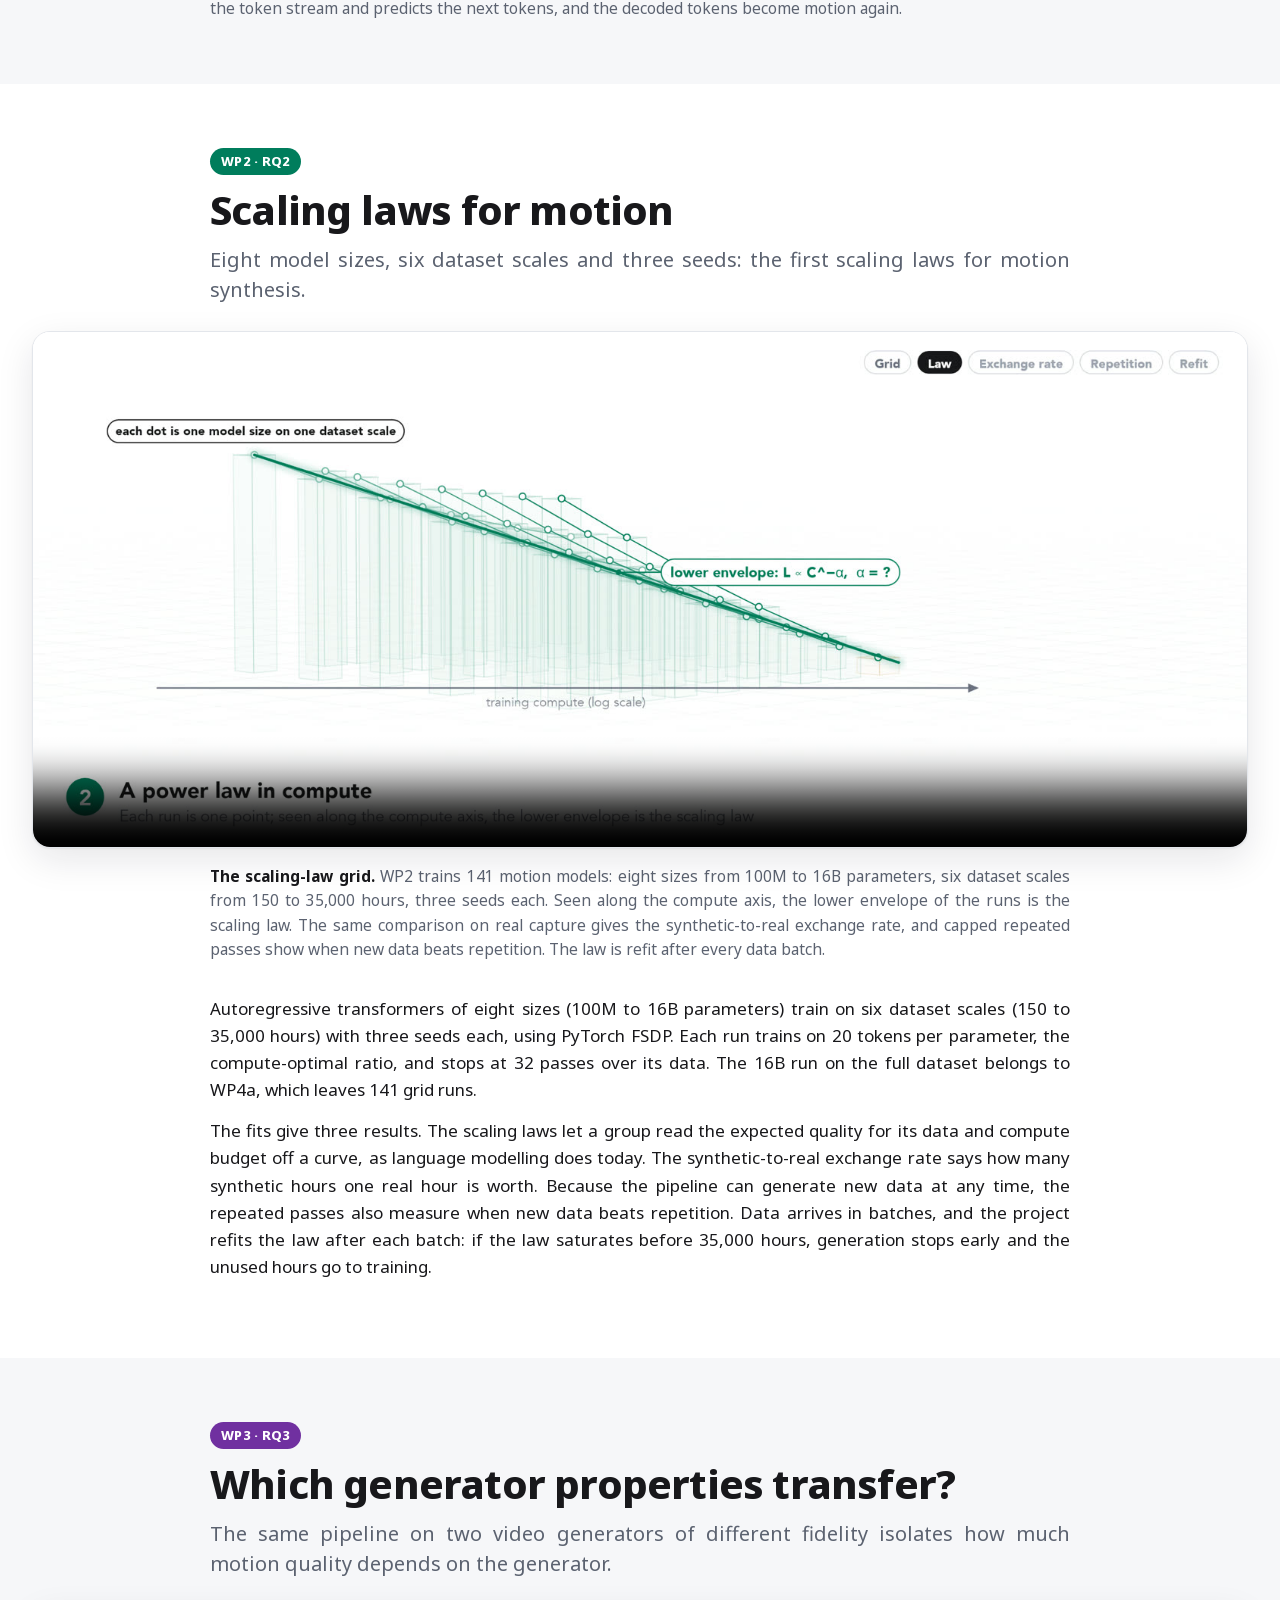
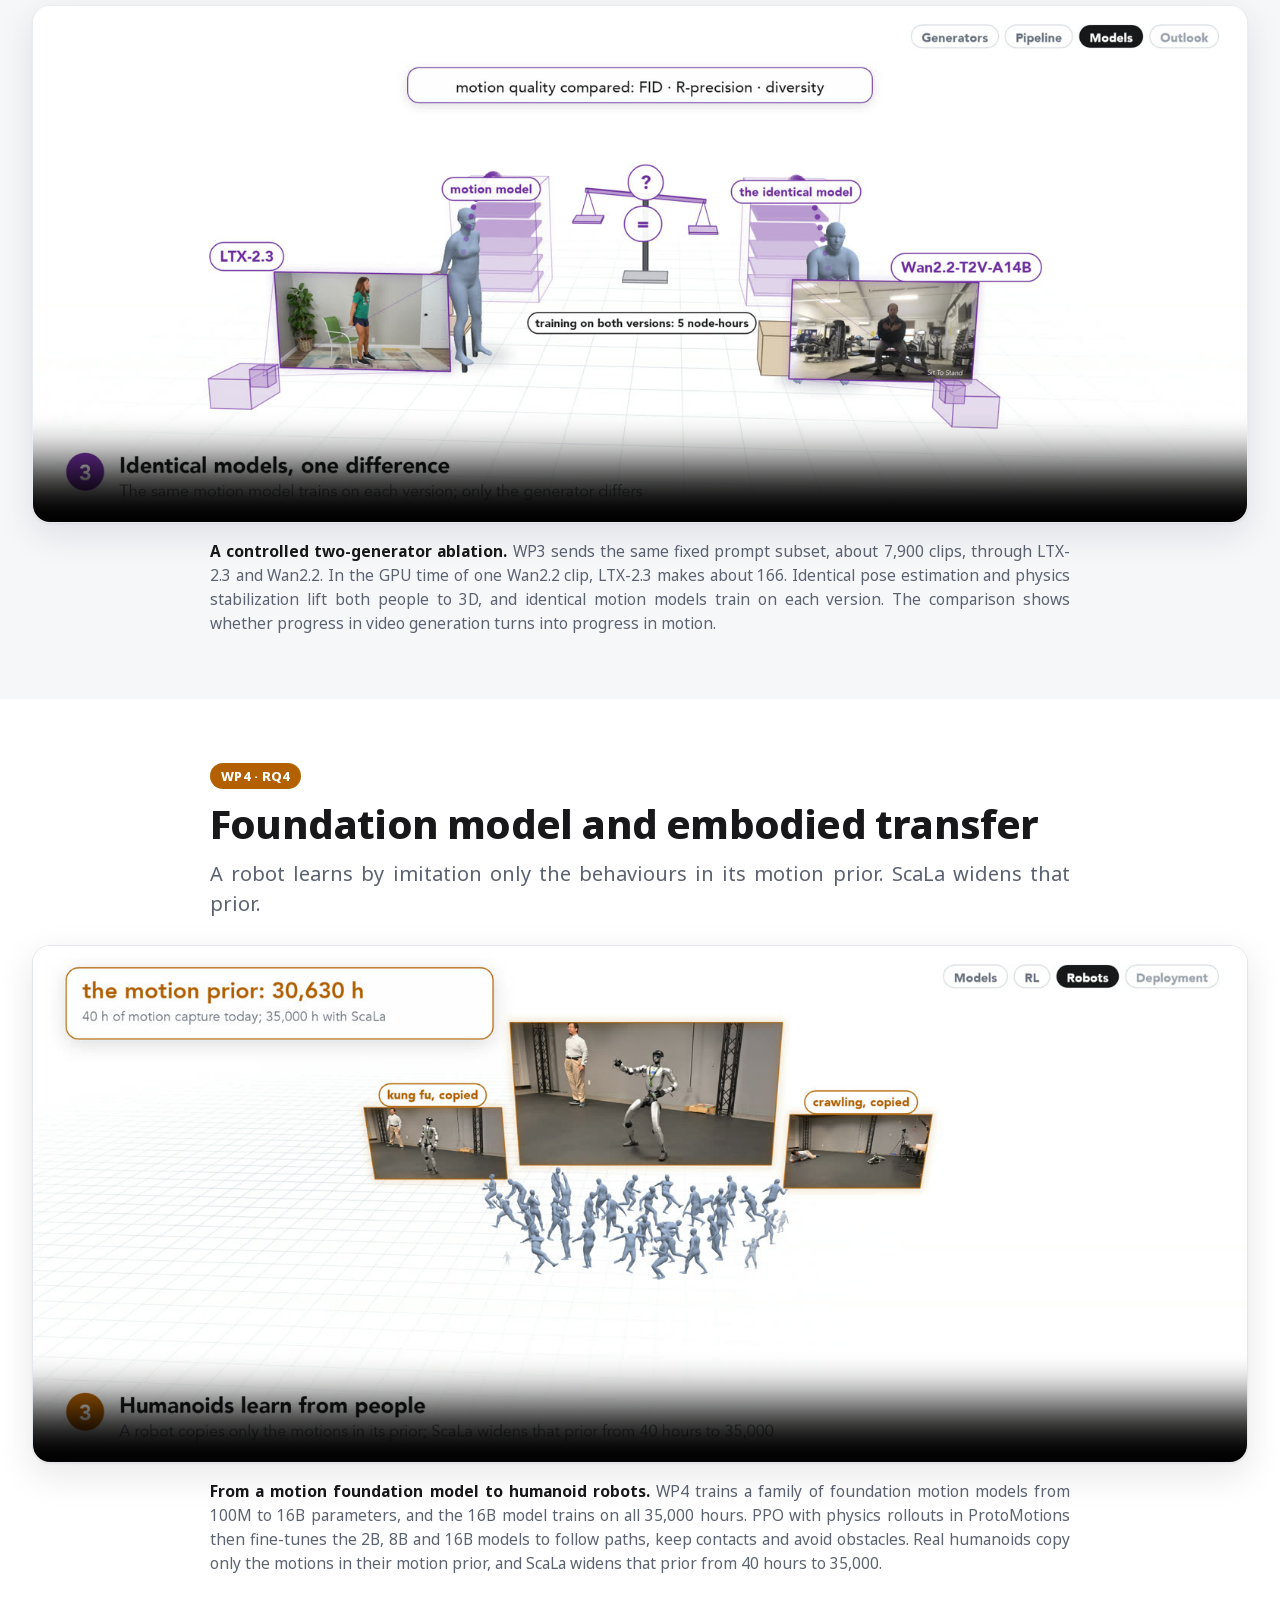
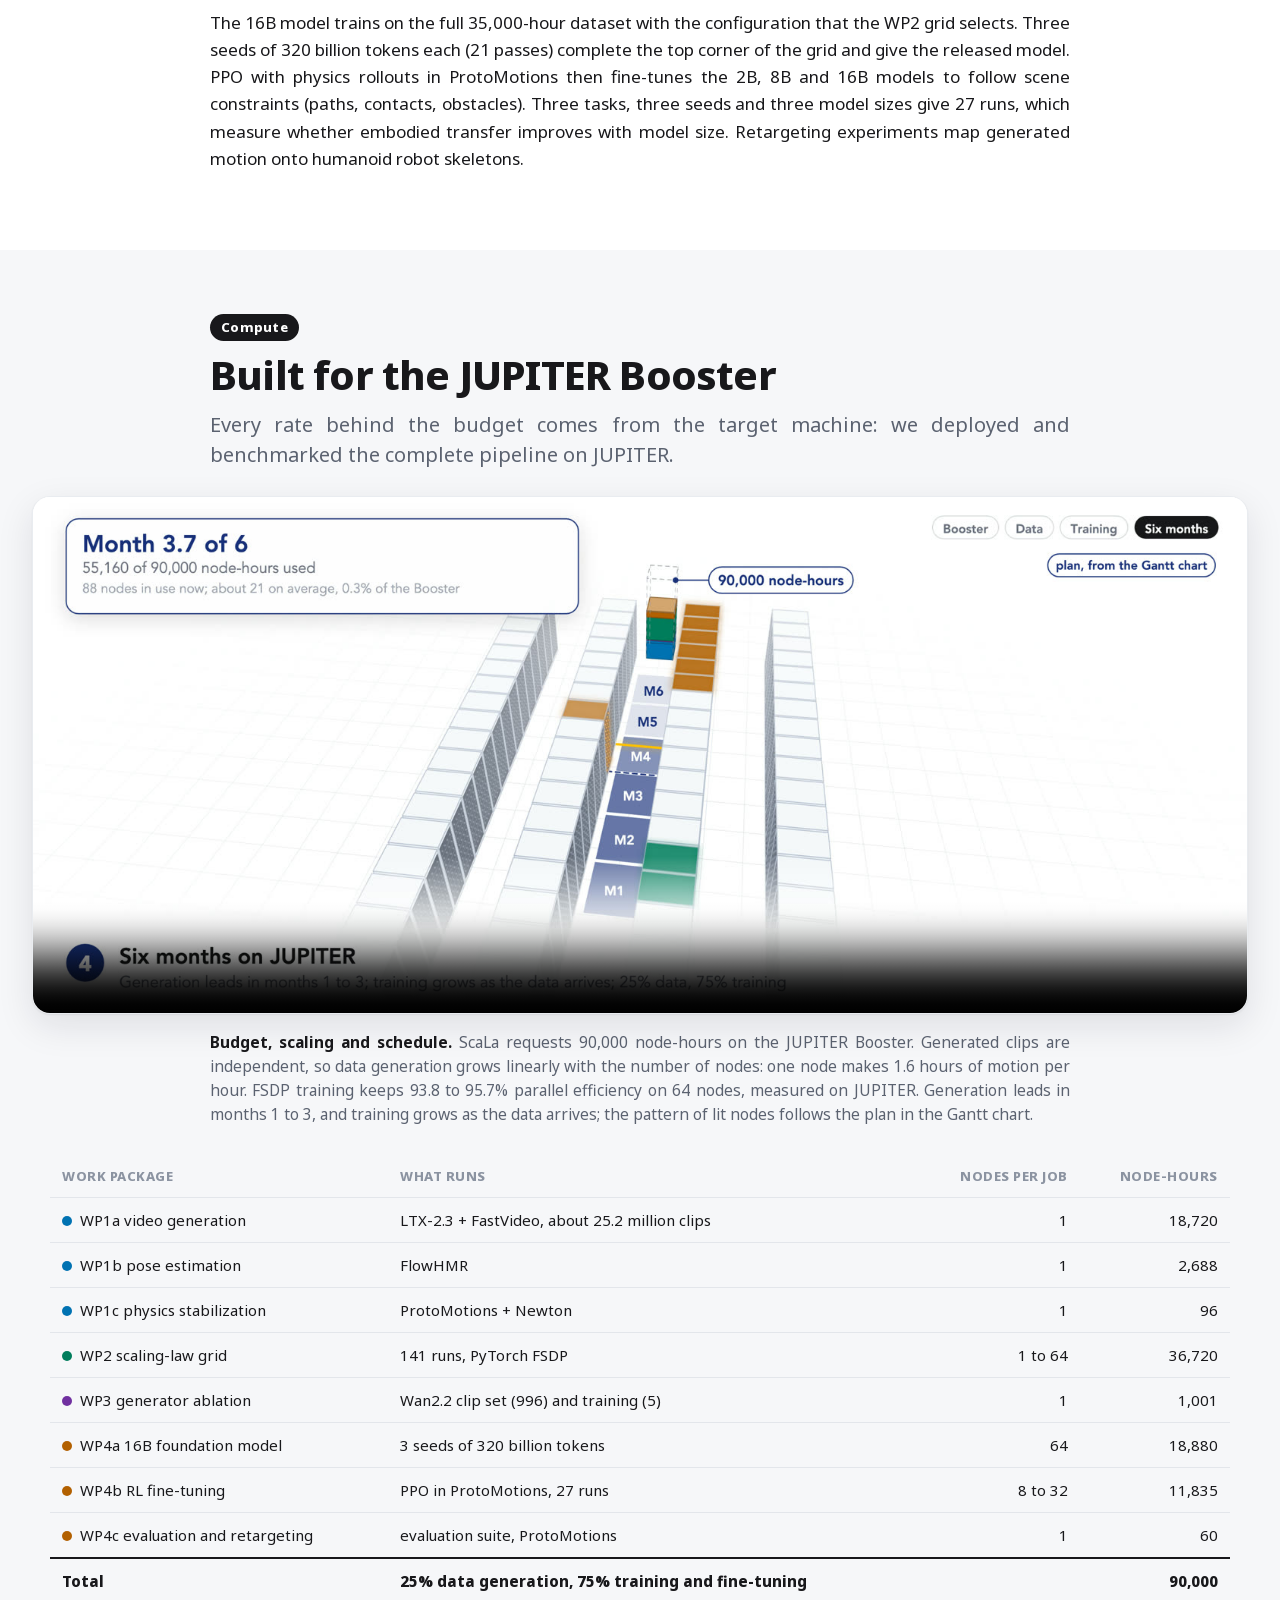
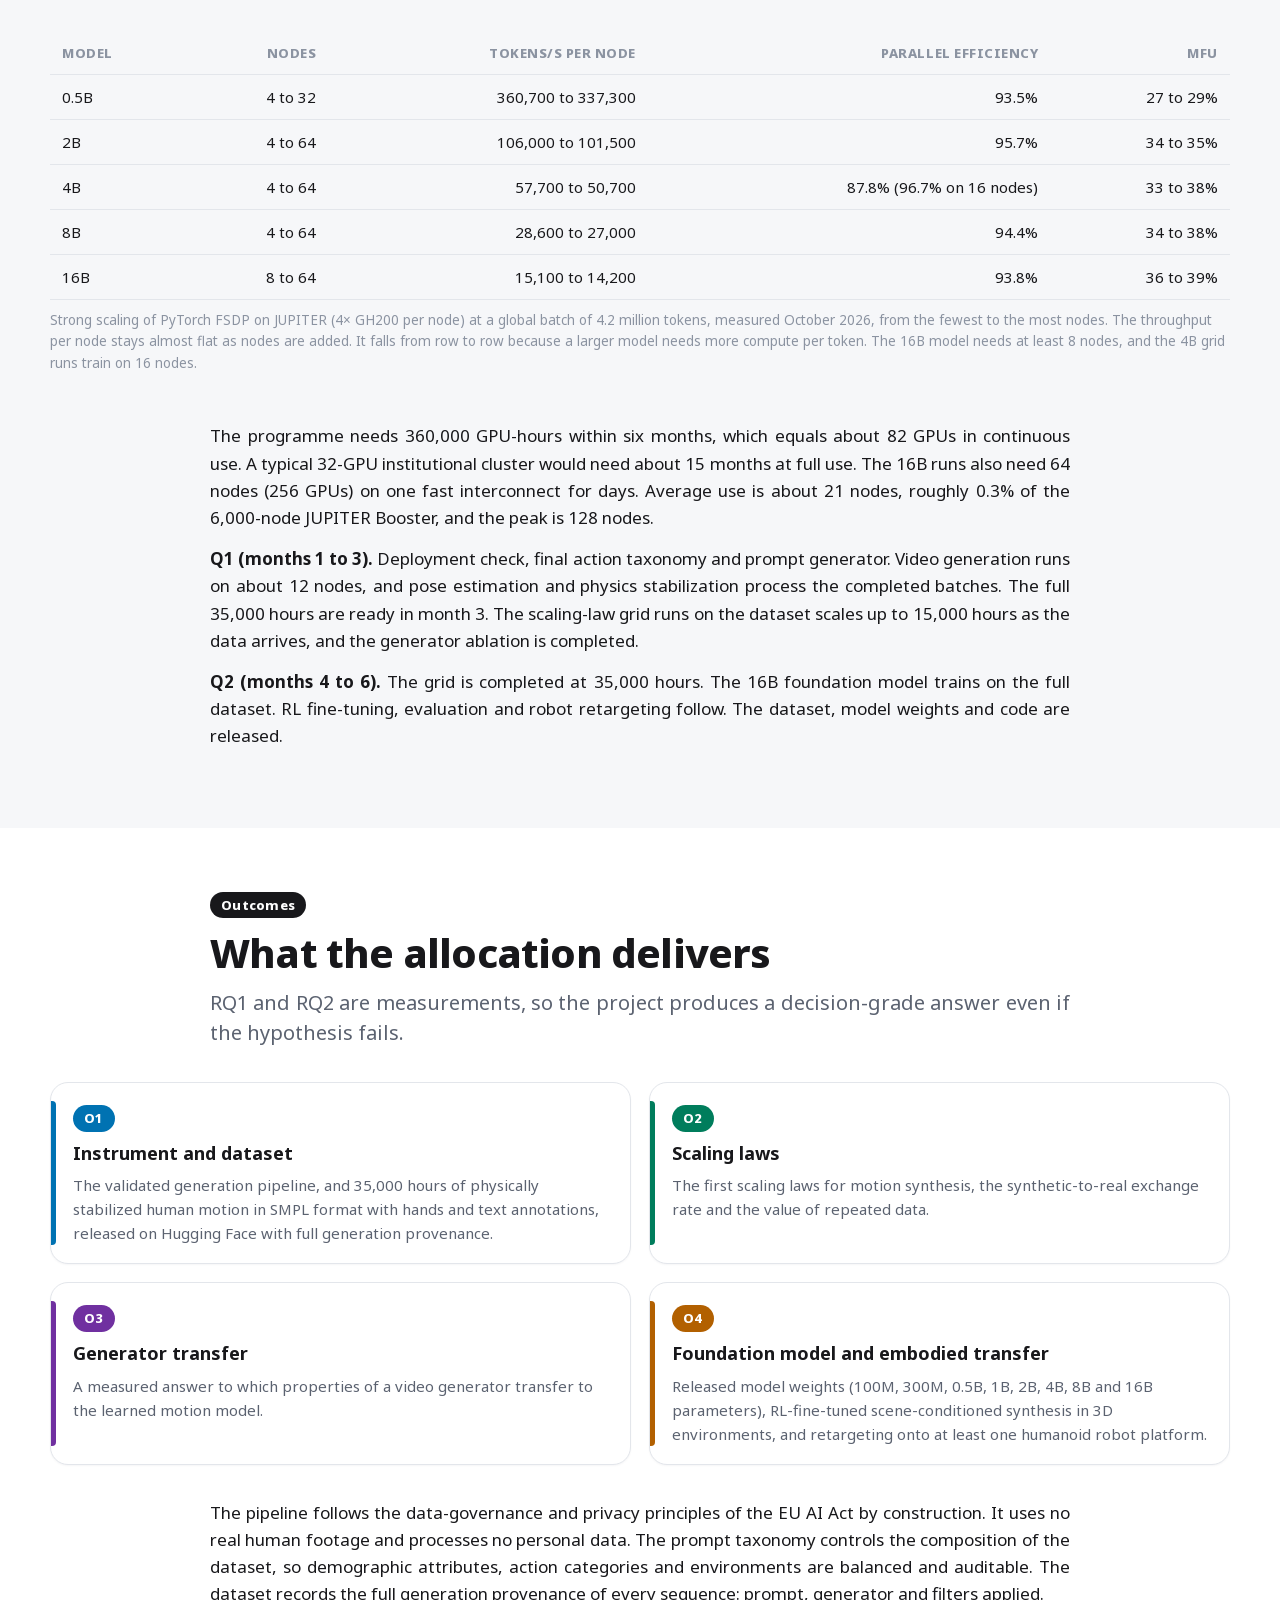
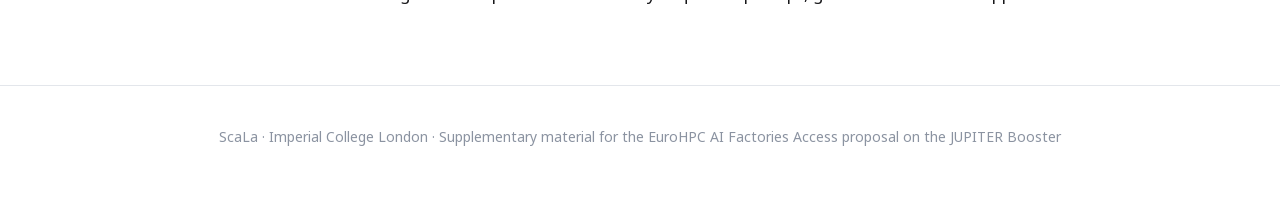
==== commit 0449834c: "Footer without the link to version 1" ====
--- a/index.html
+++ b/index.html
@@ -458,8 +458,7 @@
 </section>
 
 <footer>
-  ScaLa · Imperial College London · Supplementary material for the EuroHPC AI Factories Access proposal on the JUPITER Booster<br>
-  <a href="./website_v1/index.html">Version 1 of this page</a>
+  ScaLa · Imperial College London · Supplementary material for the EuroHPC AI Factories Access proposal on the JUPITER Booster
 </footer>
 
 <script>
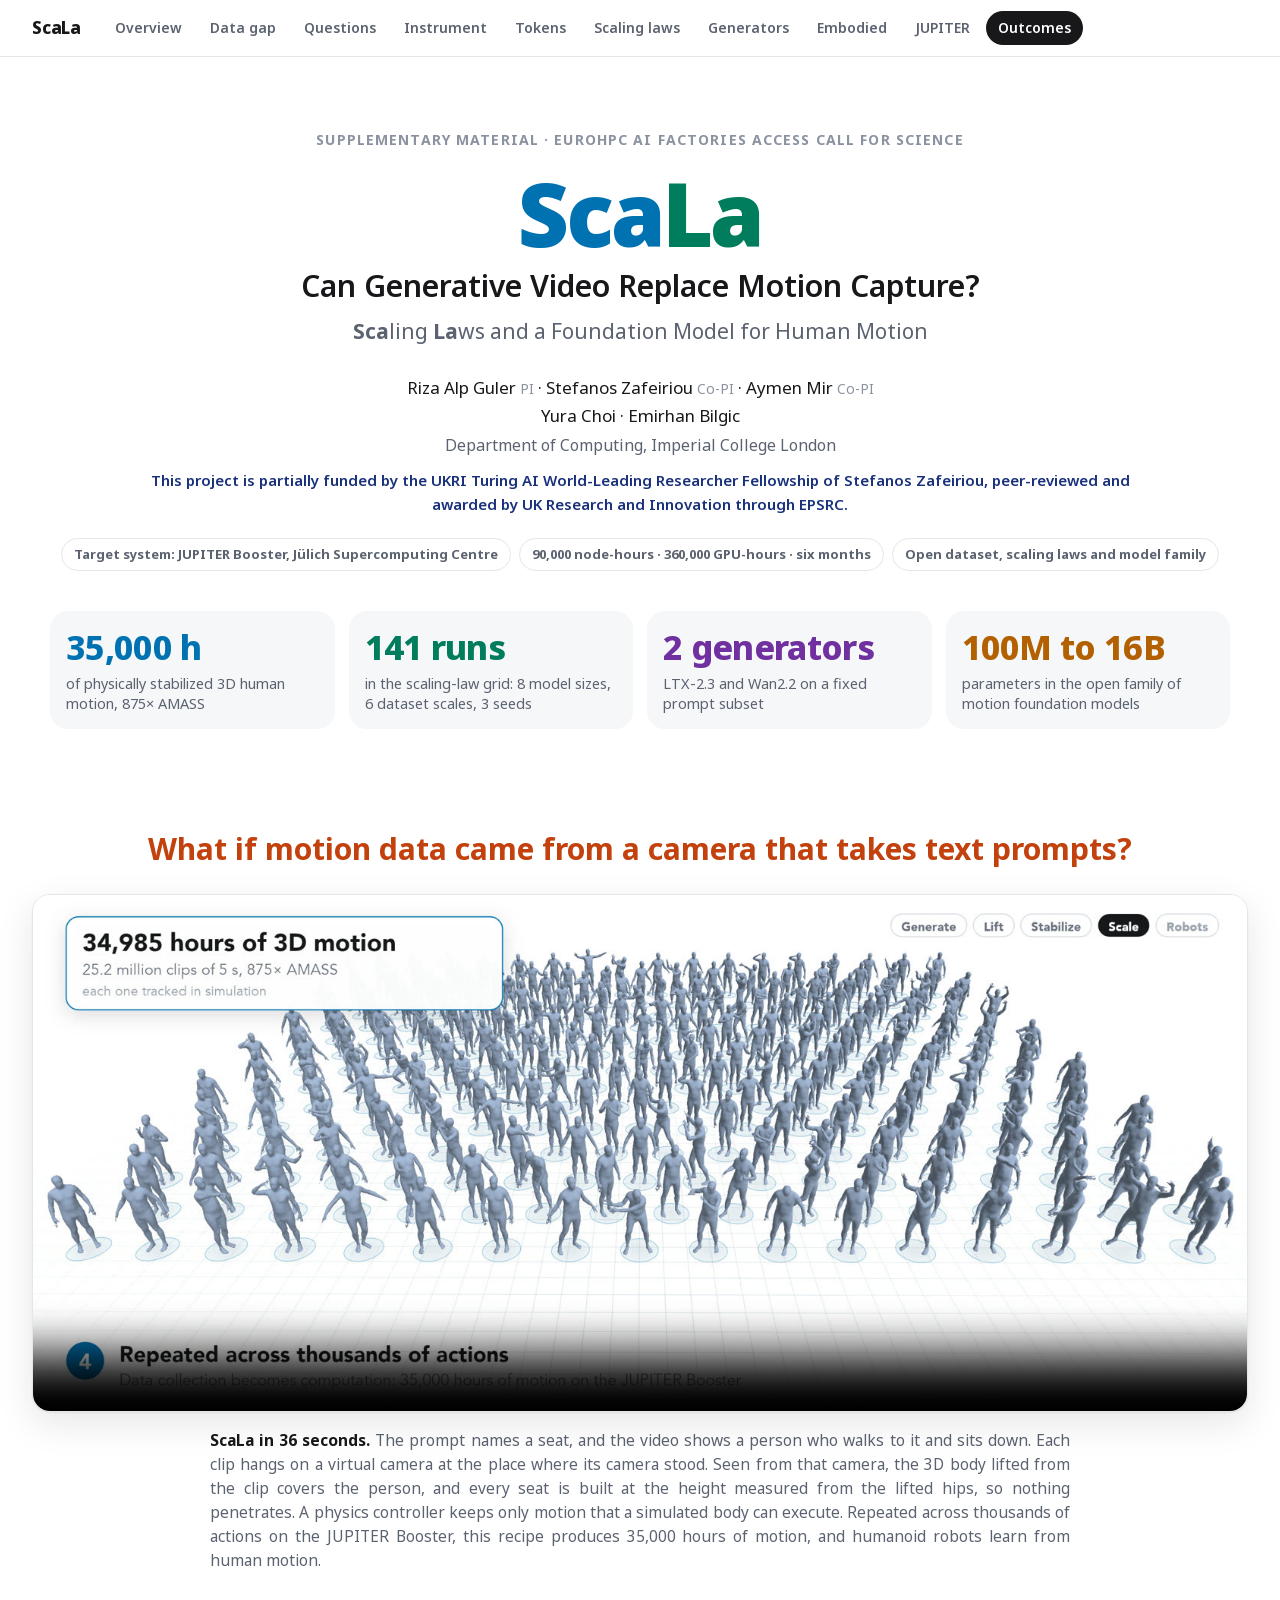
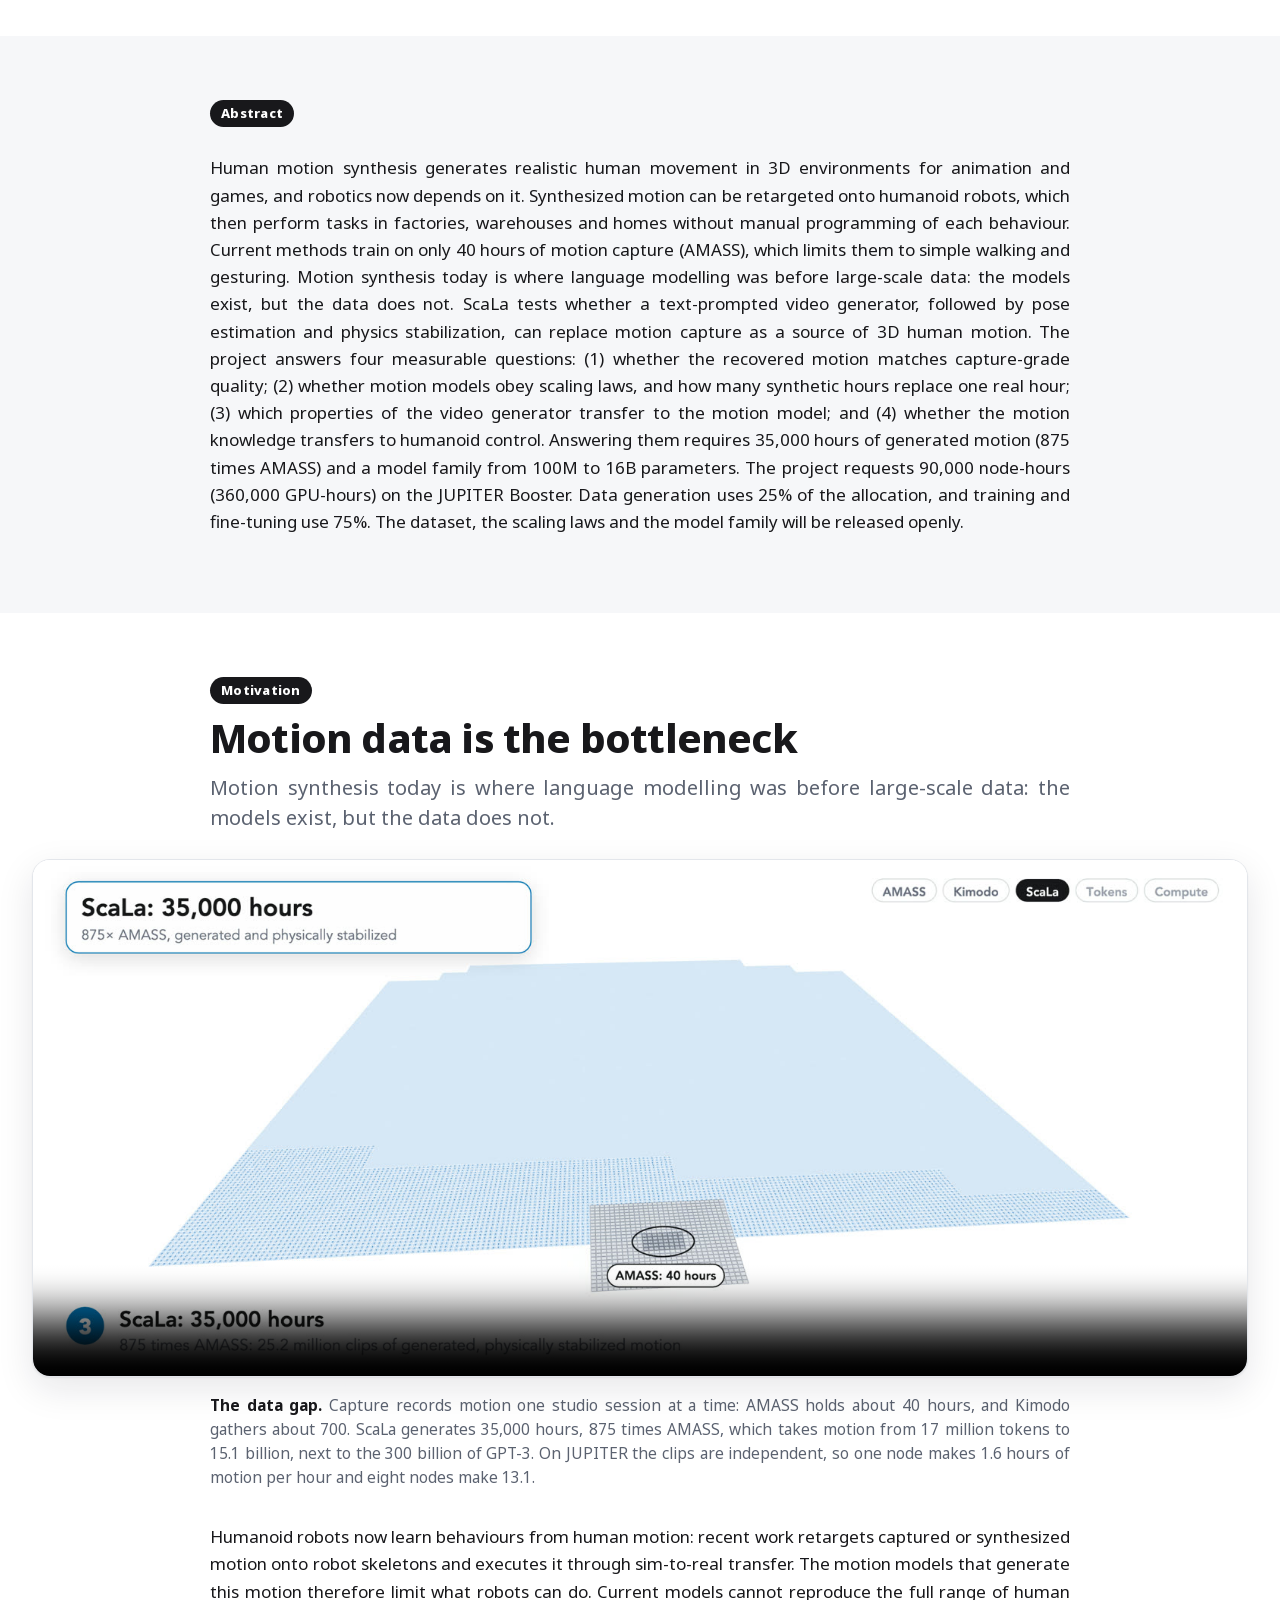
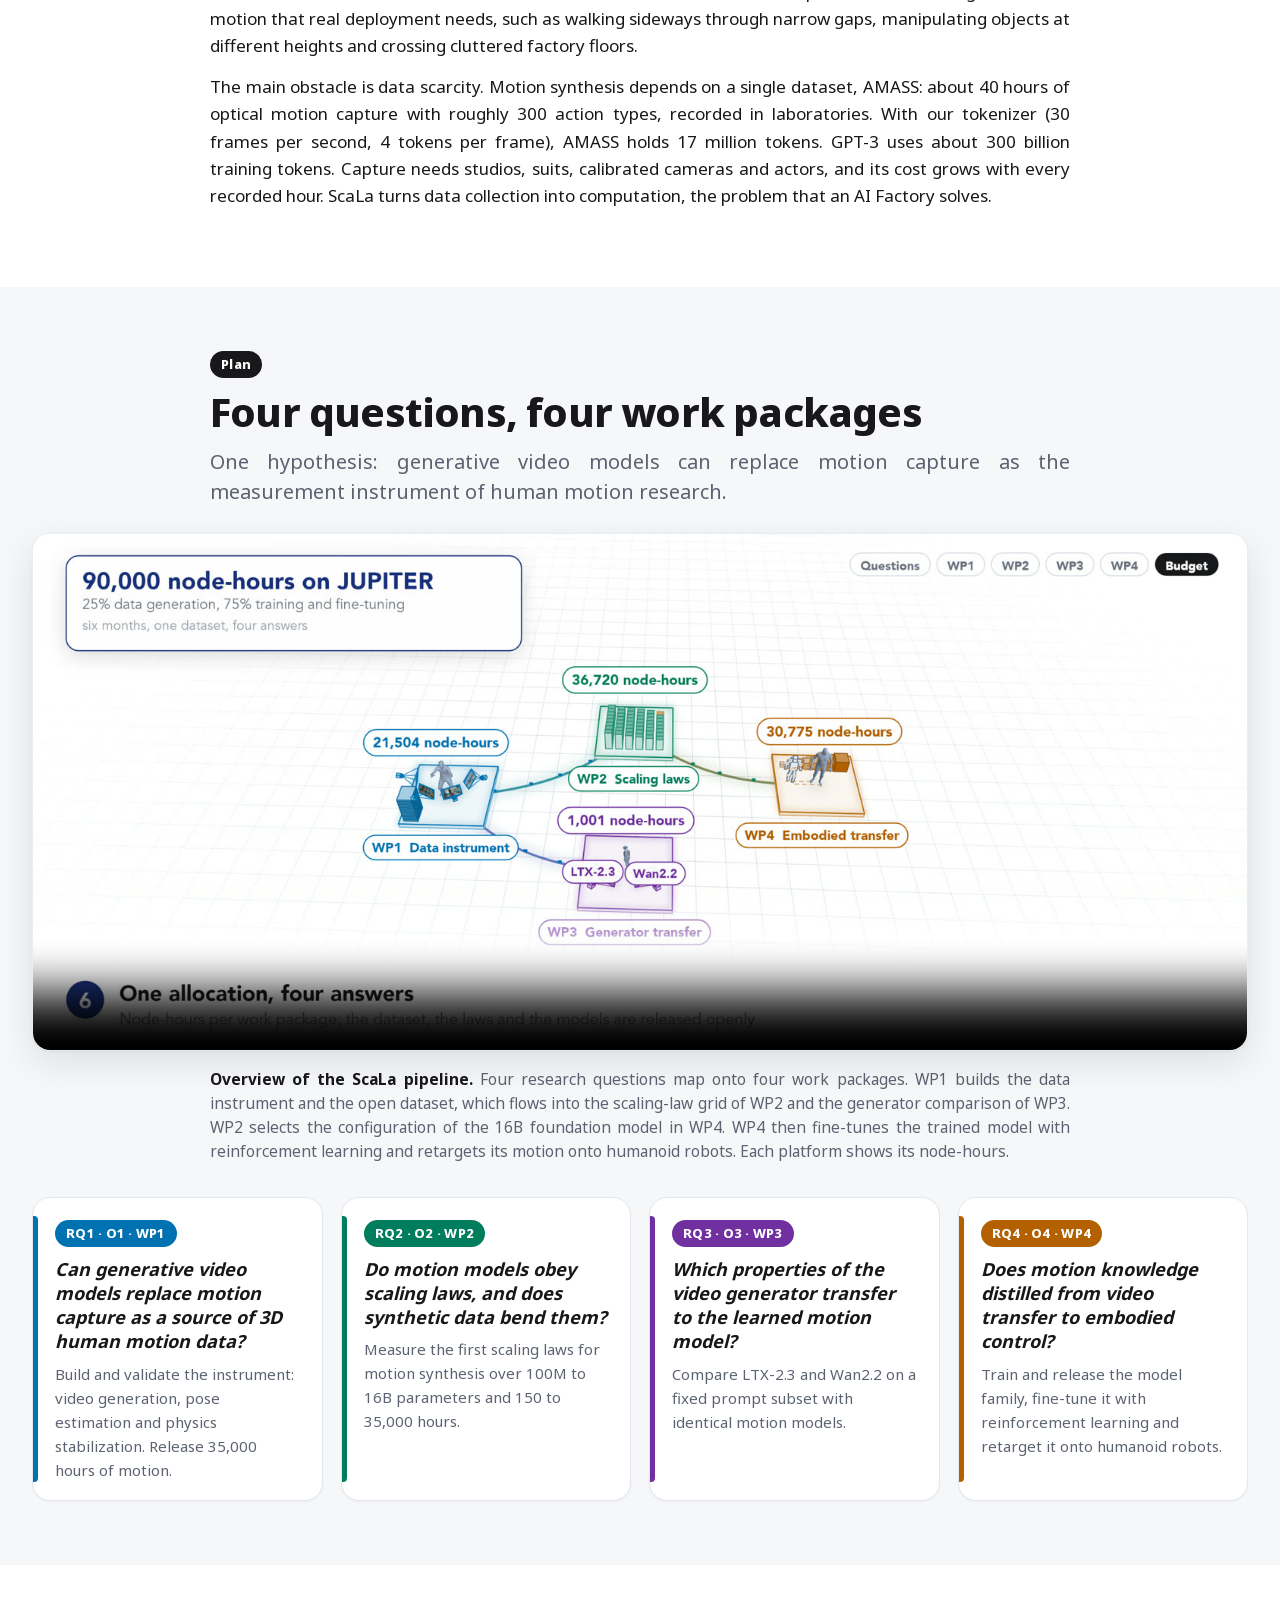
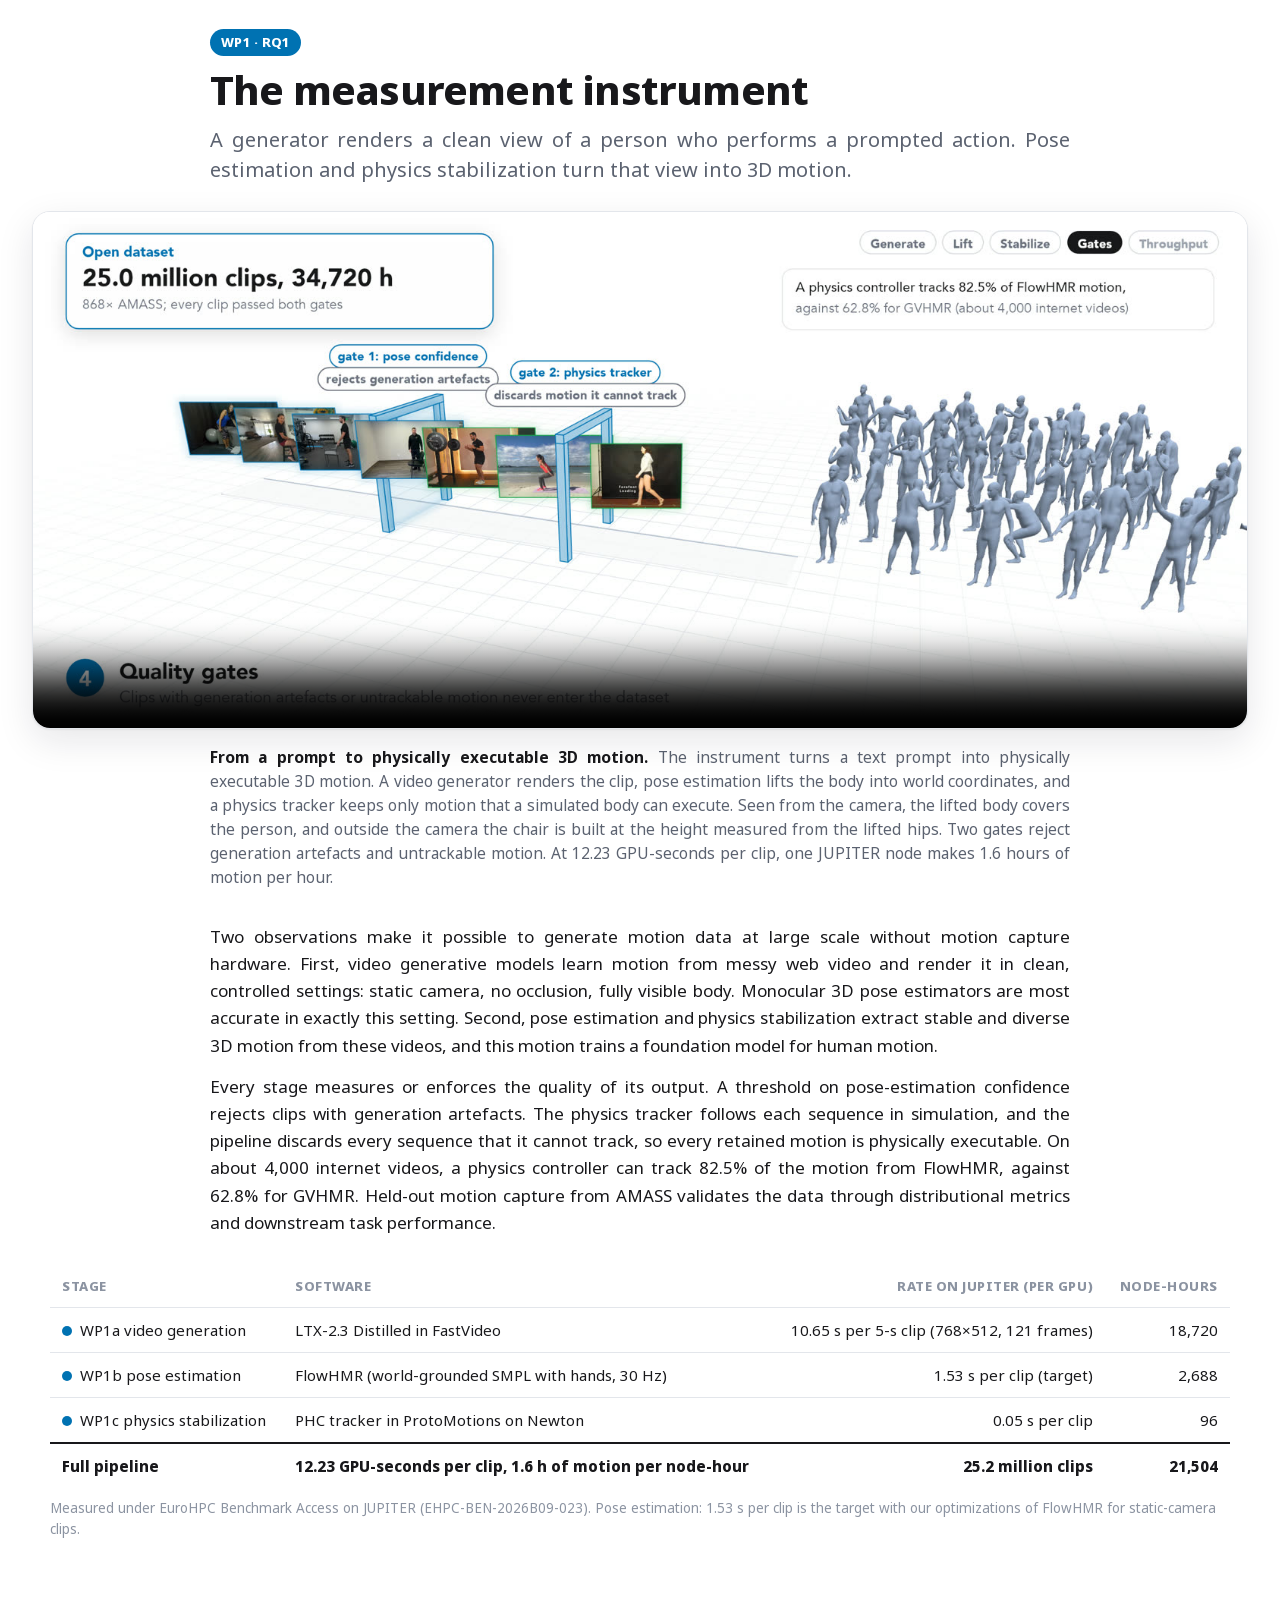
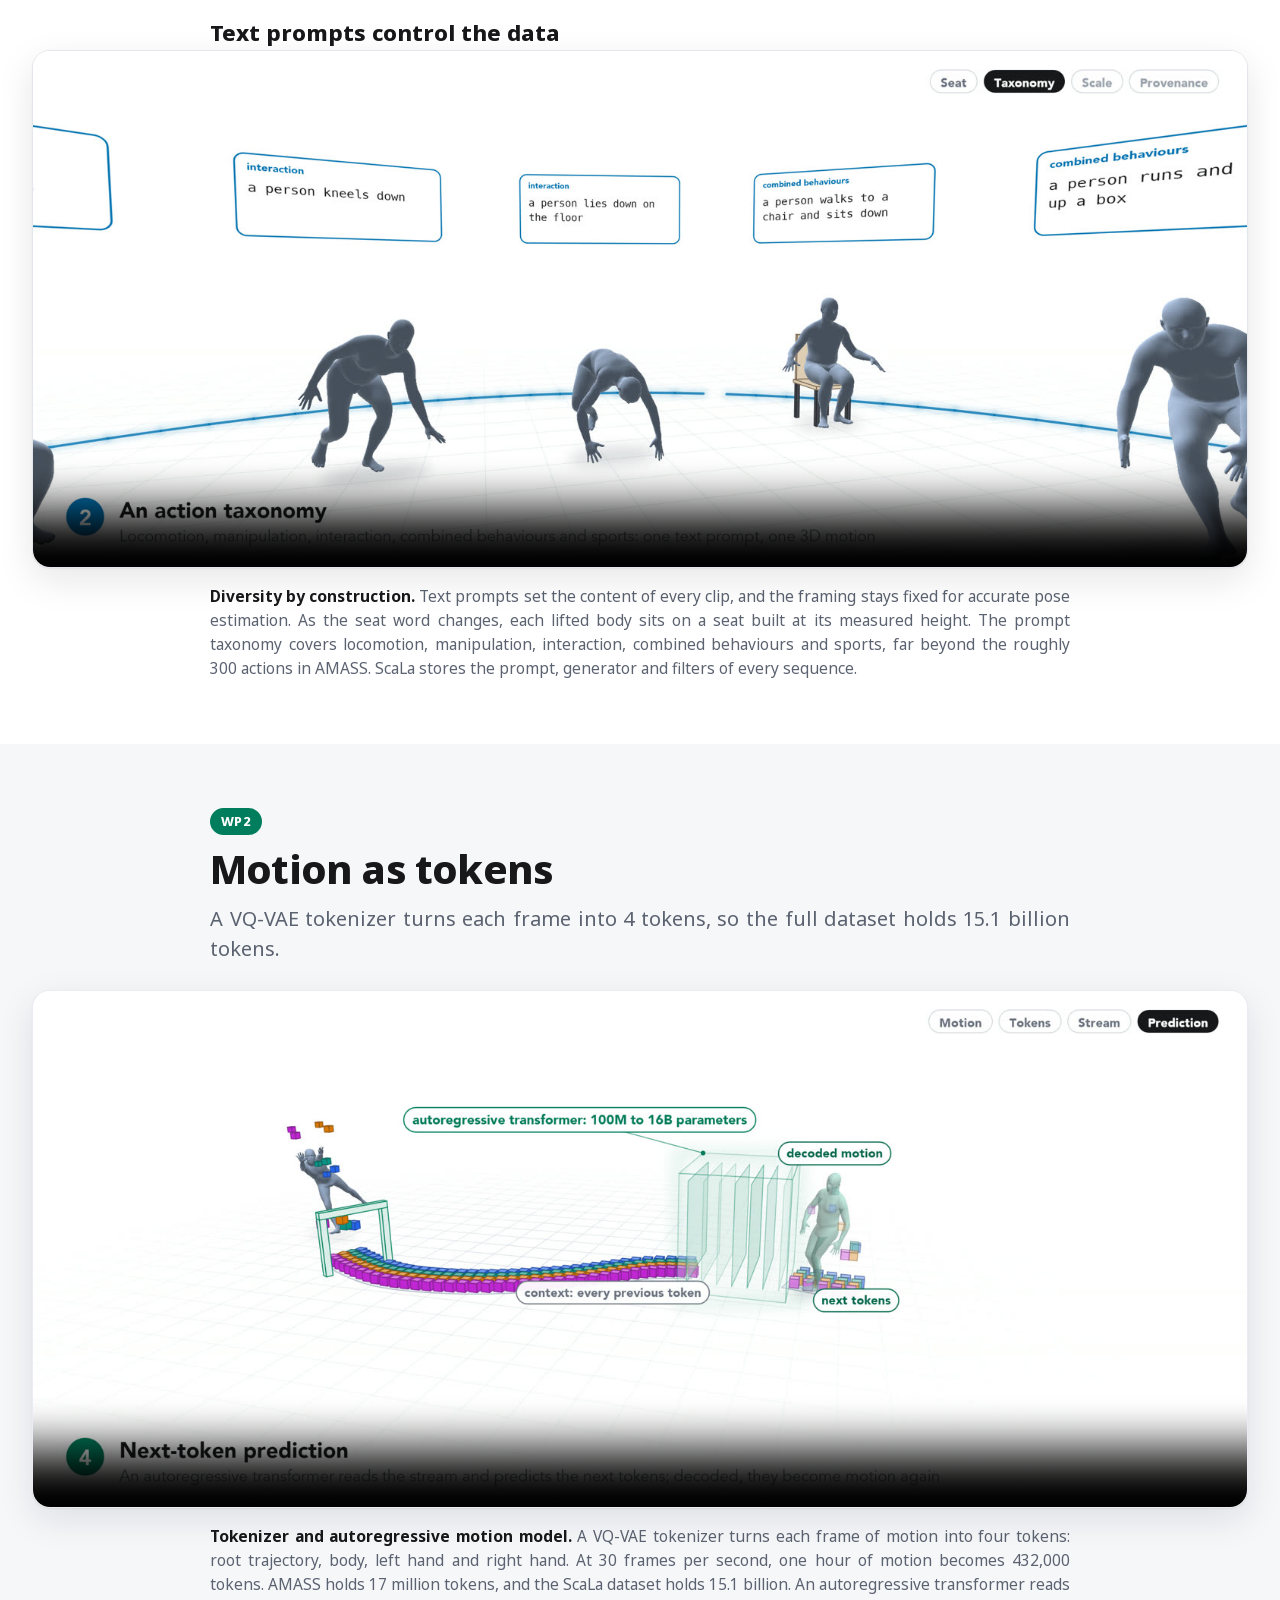
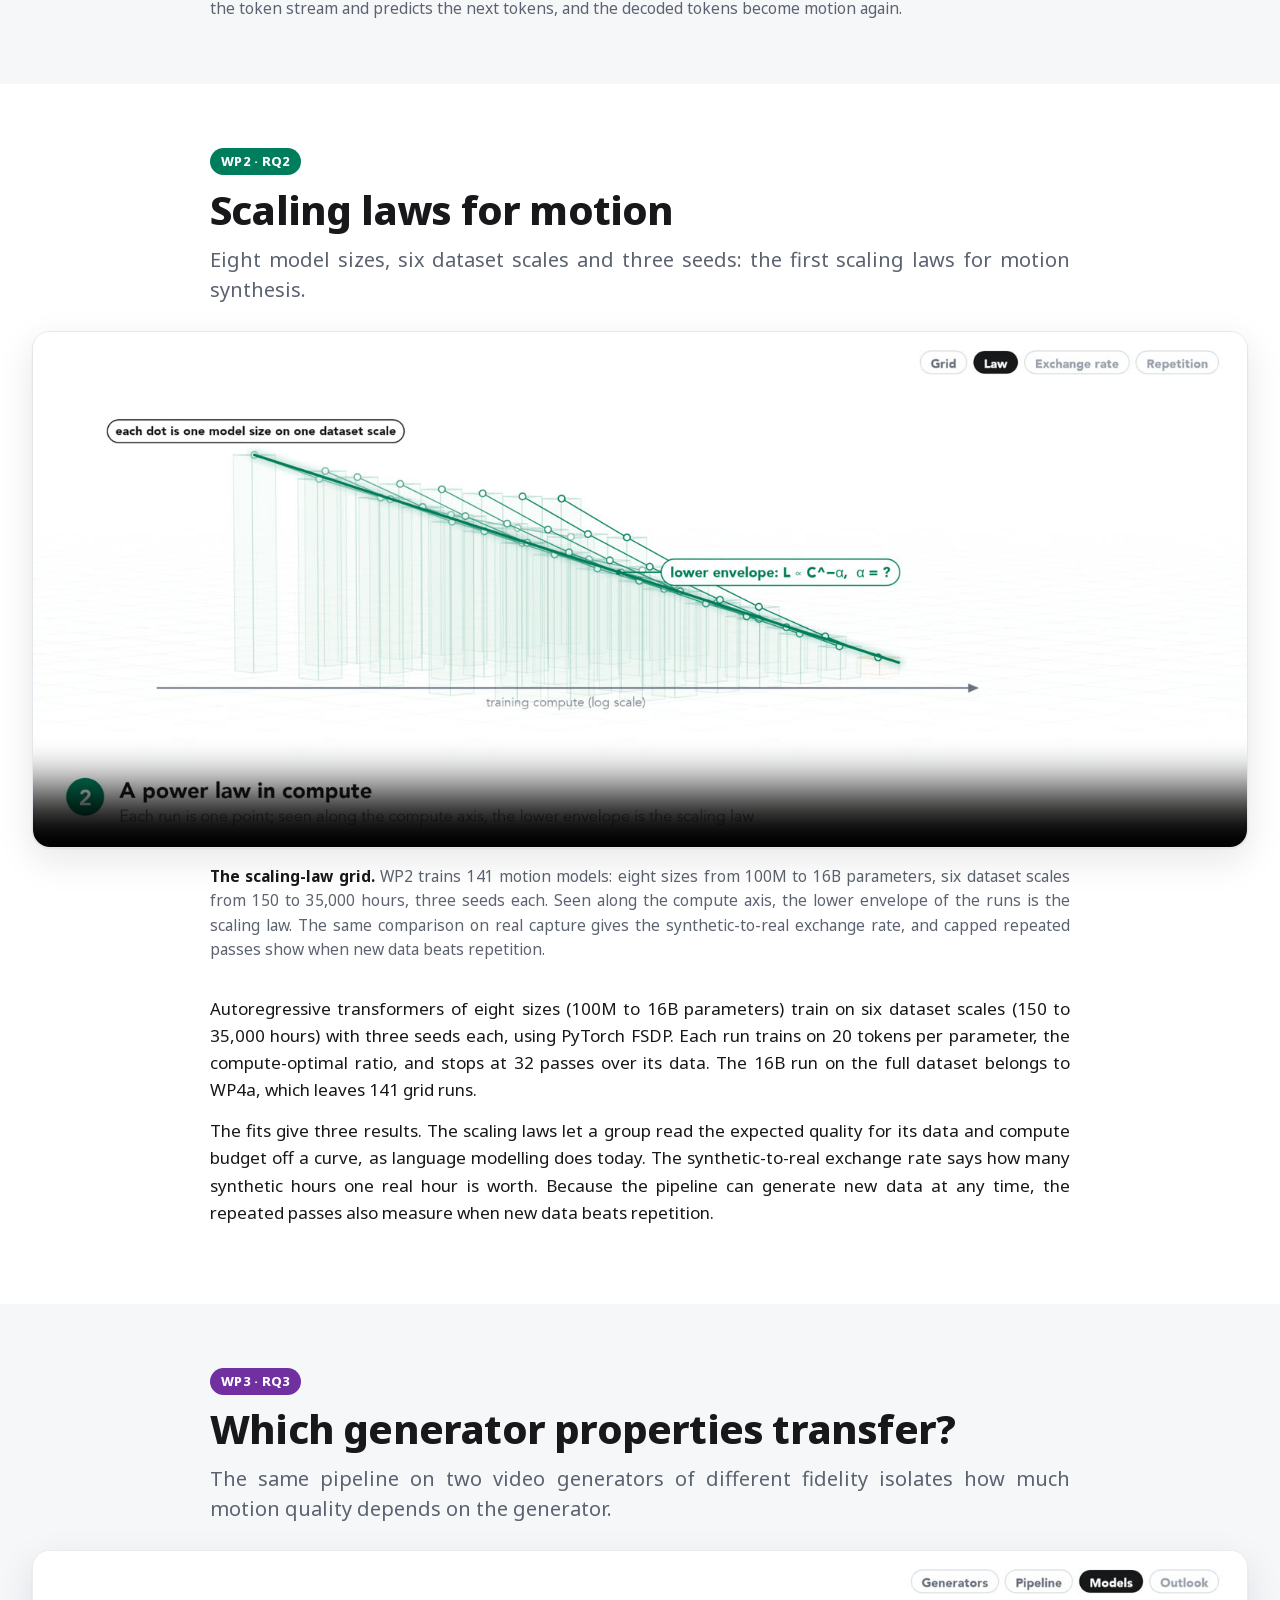
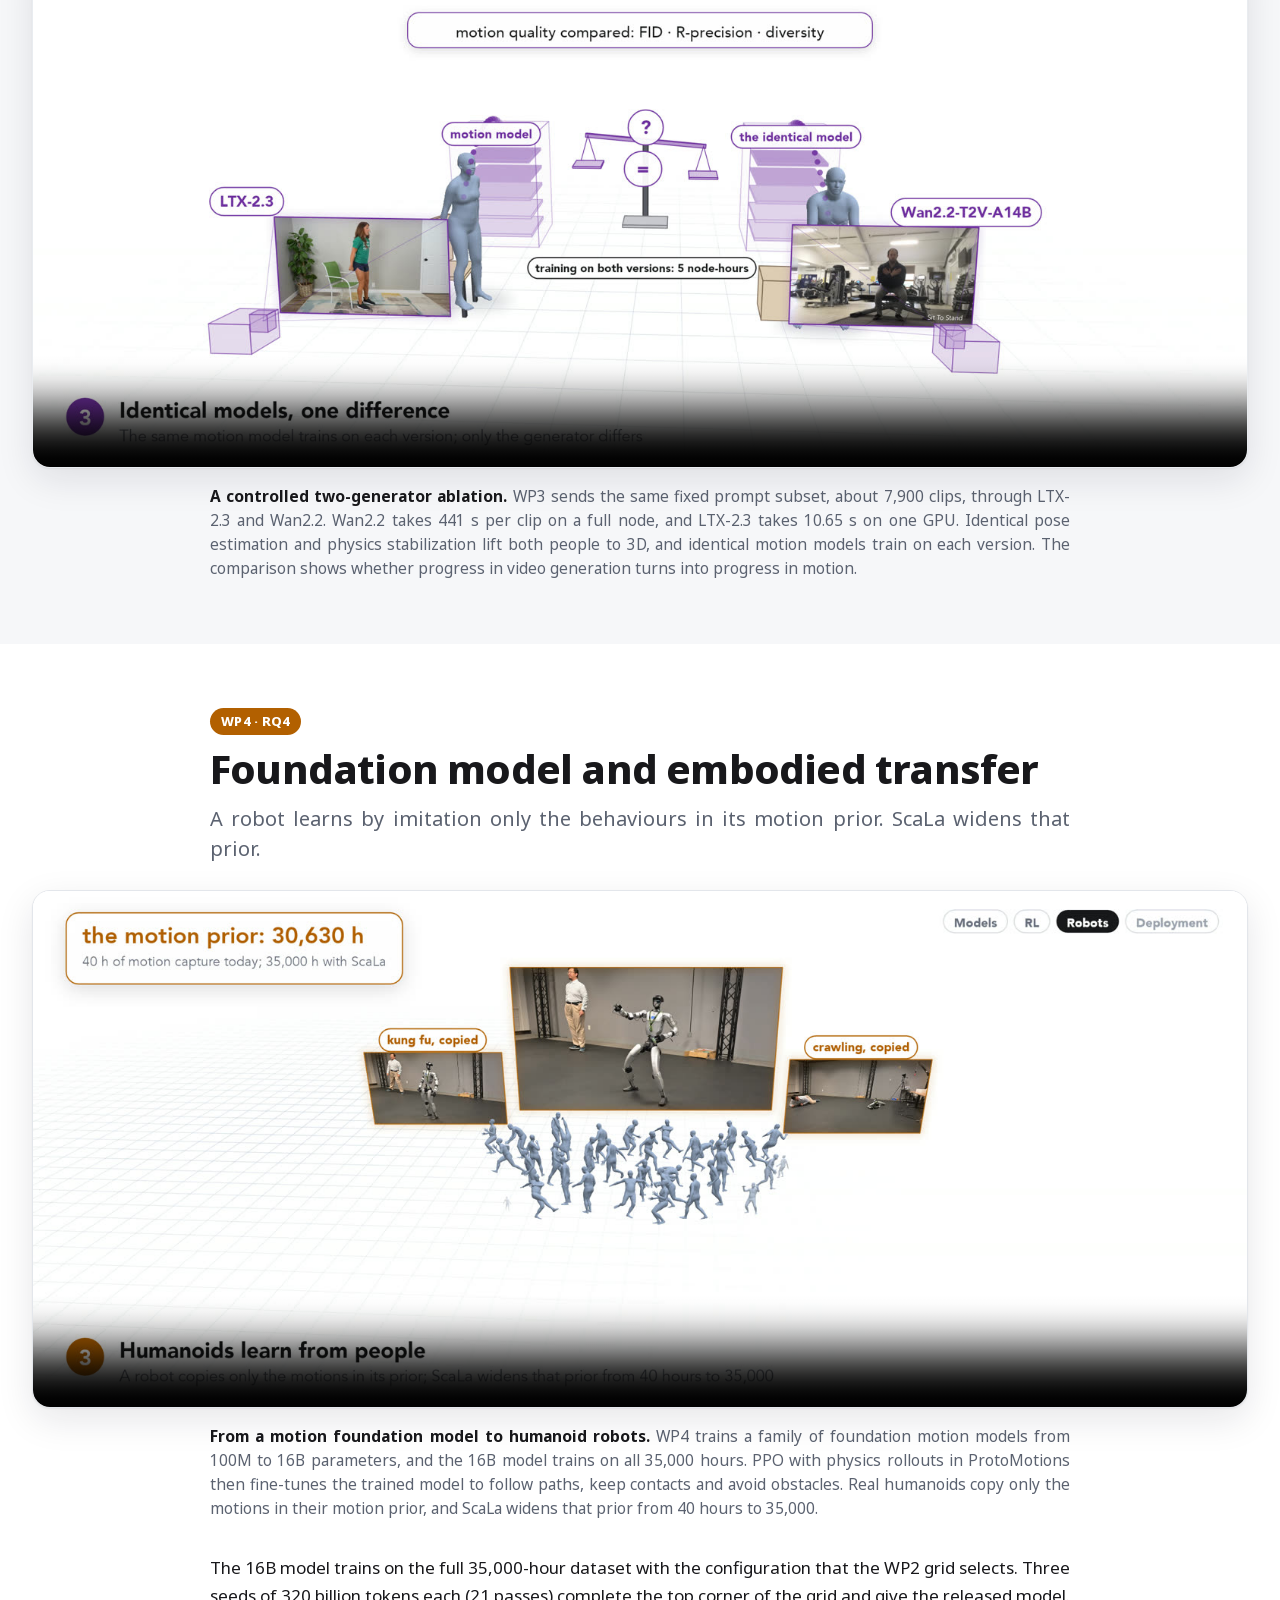
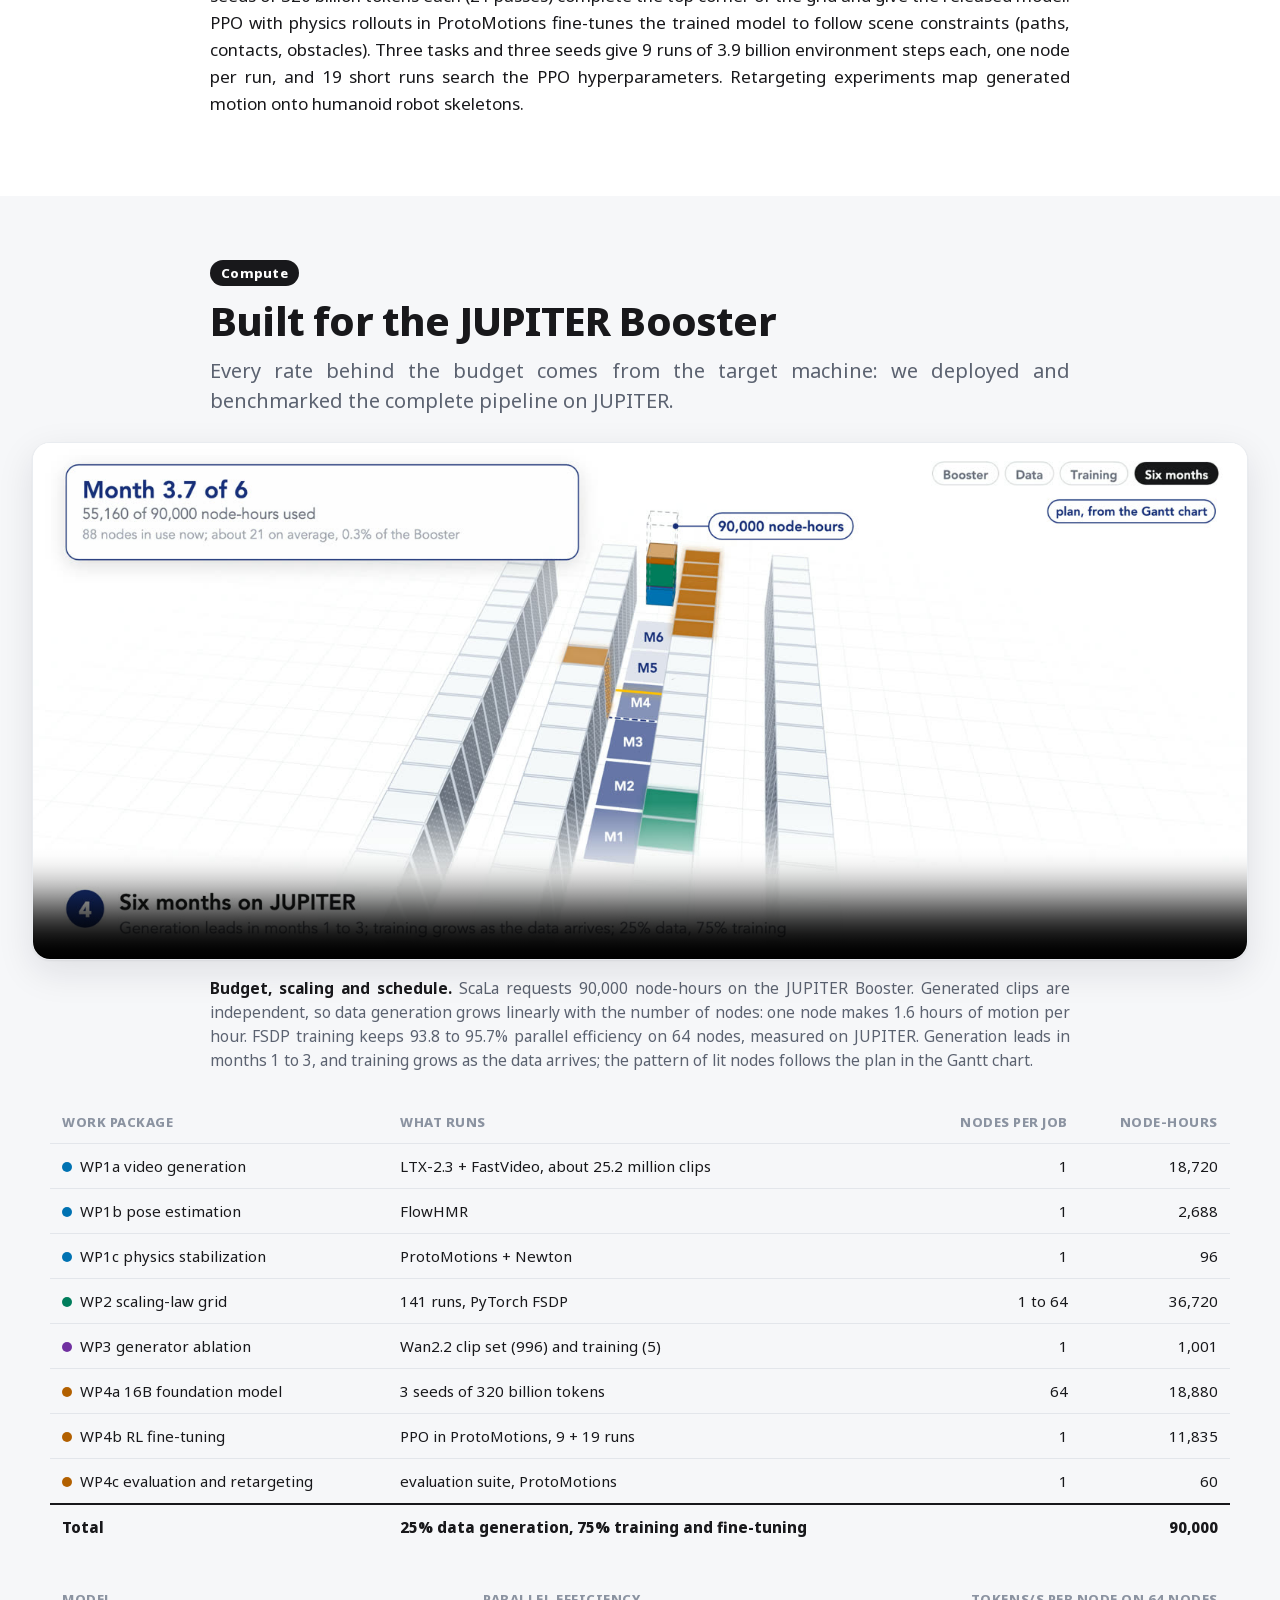
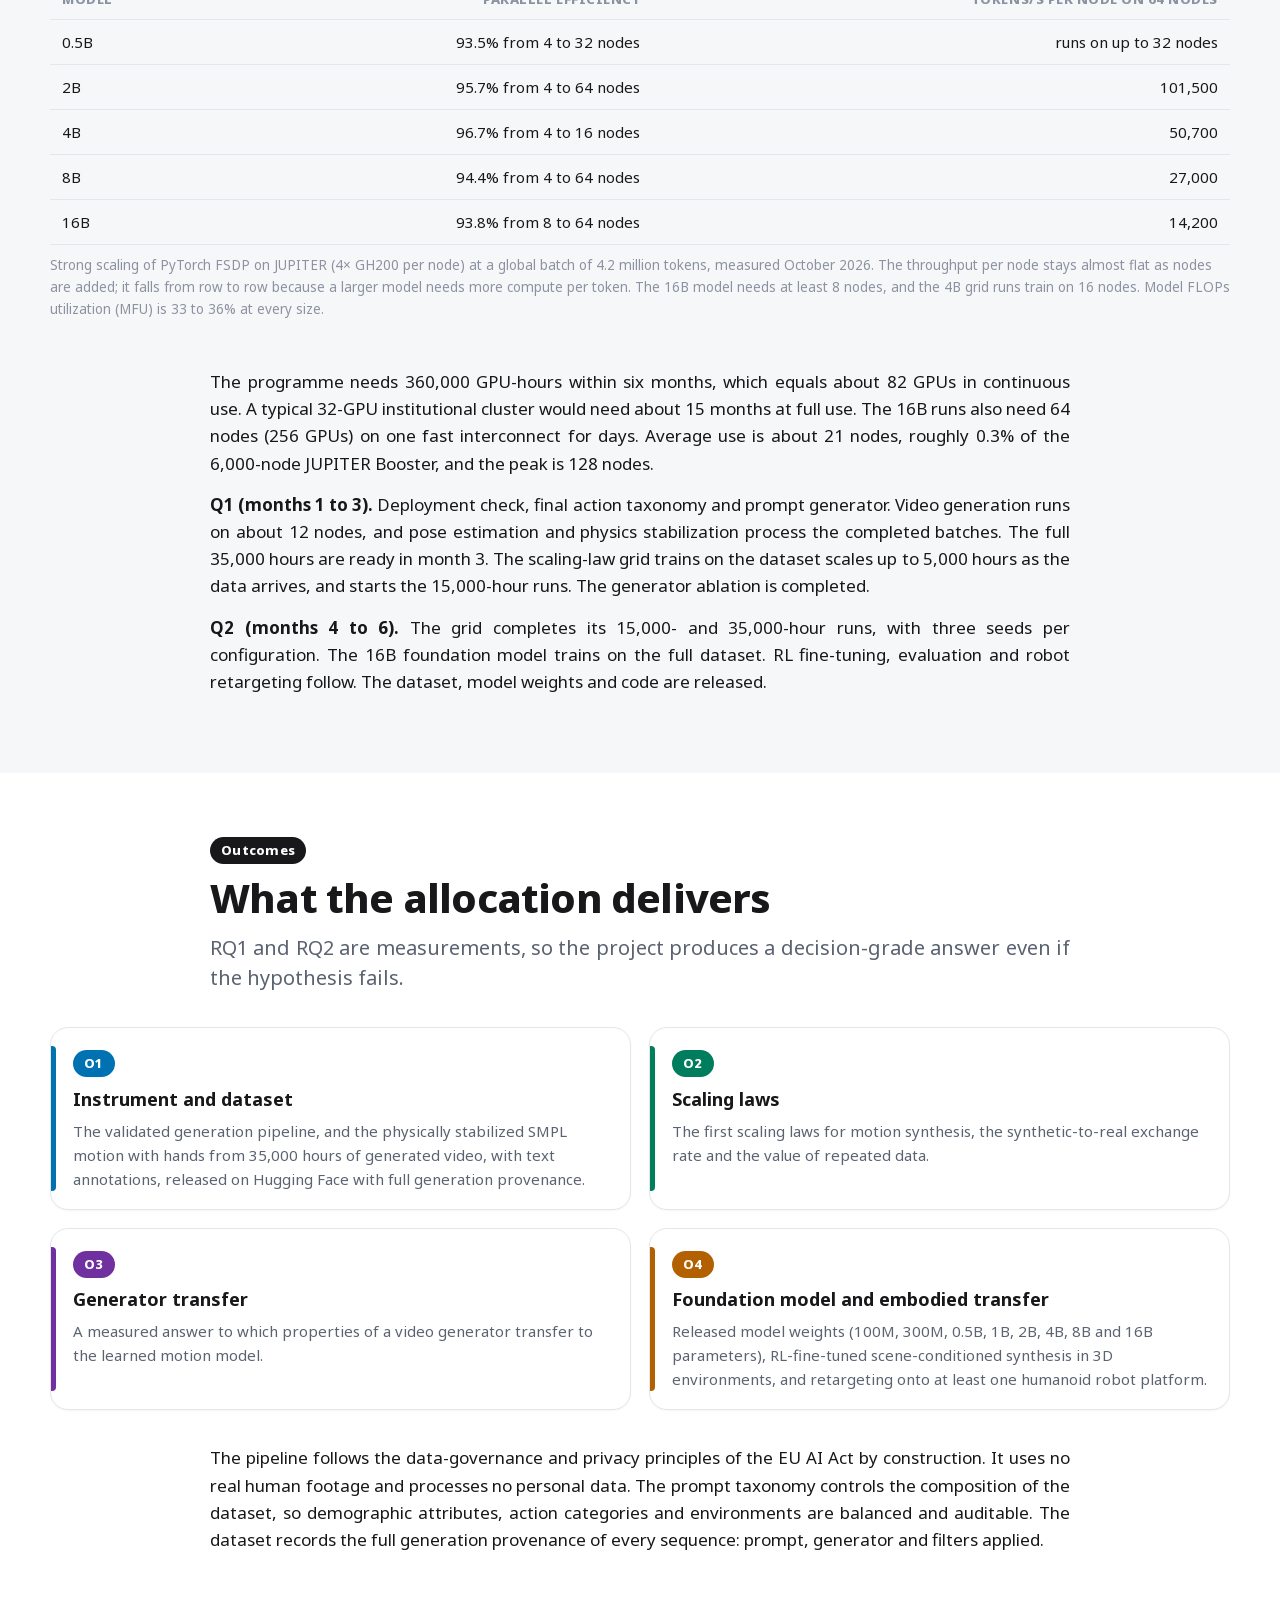
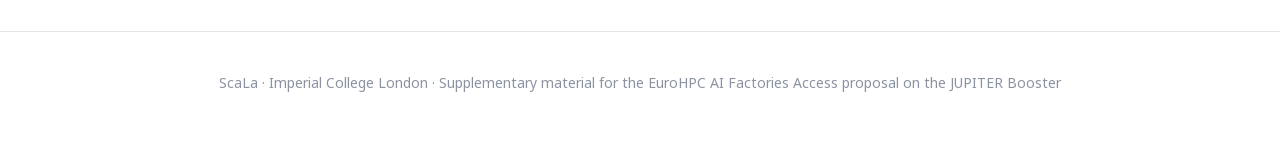
==== commit c2f6083a: "Match the proposal PDF: RL on the trained model (9 + 19 runs), no refit beat, 1.53 s pose estimation" ====
--- a/index.html
+++ b/index.html
@@ -265,7 +265,7 @@
     <figure>
       <div class="video"><video data-auto muted loop playsinline controls preload="none" poster="./website_content/images/overview.jpg"><source src="./website_content/videos/overview.mp4" type="video/mp4"></video></div>
       <figcaption>
-        <b>Overview of the ScaLa pipeline.</b> Four research questions map onto four work packages. WP1 builds the data instrument and the open dataset, which flows into the scaling-law grid of WP2 and the generator comparison of WP3. WP2 selects the configuration of the 16B foundation model in WP4, which is fine-tuned with reinforcement learning and retargeted onto humanoid robots. Each platform shows its node-hours.
+        <b>Overview of the ScaLa pipeline.</b> Four research questions map onto four work packages. WP1 builds the data instrument and the open dataset, which flows into the scaling-law grid of WP2 and the generator comparison of WP3. WP2 selects the configuration of the 16B foundation model in WP4. WP4 then fine-tunes the trained model with reinforcement learning and retargets its motion onto humanoid robots. Each platform shows its node-hours.
       </figcaption>
     </figure>
     <div class="cards four">
@@ -304,7 +304,7 @@
           <tr class="total"><td>Full pipeline</td><td>12.23 GPU-seconds per clip, 1.6 h of motion per node-hour</td><td class="num">25.2 million clips</td><td class="num">21,504</td></tr>
         </tbody>
       </table>
-      <p class="tnote">Measured under EuroHPC Benchmark Access on JUPITER (EHPC-BEN-2026B09-023). Pose estimation: the measured best is 3.06 s per clip; the budget uses a further optimization to 1.53 s.</p>
+      <p class="tnote">Measured under EuroHPC Benchmark Access on JUPITER (EHPC-BEN-2026B09-023). Pose estimation: 1.53 s per clip is the target with our optimizations of FlowHMR for static-camera clips.</p>
     </div>
 
     <h3 class="prose" style="margin-top:60px">Text prompts control the data</h3>
@@ -343,12 +343,12 @@
     <figure>
       <div class="video"><video data-auto muted loop playsinline controls preload="none" poster="./website_content/images/scaling.jpg"><source src="./website_content/videos/scaling.mp4" type="video/mp4"></video></div>
       <figcaption>
-        <b>The scaling-law grid.</b> WP2 trains 141 motion models: eight sizes from 100M to 16B parameters, six dataset scales from 150 to 35,000 hours, three seeds each. Seen along the compute axis, the lower envelope of the runs is the scaling law. The same comparison on real capture gives the synthetic-to-real exchange rate, and capped repeated passes show when new data beats repetition. The law is refit after every data batch.
+        <b>The scaling-law grid.</b> WP2 trains 141 motion models: eight sizes from 100M to 16B parameters, six dataset scales from 150 to 35,000 hours, three seeds each. Seen along the compute axis, the lower envelope of the runs is the scaling law. The same comparison on real capture gives the synthetic-to-real exchange rate, and capped repeated passes show when new data beats repetition.
       </figcaption>
     </figure>
     <div class="body-text">
       <p>Autoregressive transformers of eight sizes (100M to 16B parameters) train on six dataset scales (150 to 35,000 hours) with three seeds each, using PyTorch FSDP. Each run trains on 20 tokens per parameter, the compute-optimal ratio, and stops at 32 passes over its data. The 16B run on the full dataset belongs to WP4a, which leaves 141 grid runs.</p>
-      <p>The fits give three results. The scaling laws let a group read the expected quality for its data and compute budget off a curve, as language modelling does today. The synthetic-to-real exchange rate says how many synthetic hours one real hour is worth. Because the pipeline can generate new data at any time, the repeated passes also measure when new data beats repetition. Data arrives in batches, and the project refits the law after each batch: if the law saturates before 35,000 hours, generation stops early and the unused hours go to training.</p>
+      <p>The fits give three results. The scaling laws let a group read the expected quality for its data and compute budget off a curve, as language modelling does today. The synthetic-to-real exchange rate says how many synthetic hours one real hour is worth. Because the pipeline can generate new data at any time, the repeated passes also measure when new data beats repetition.</p>
     </div>
   </div>
 </section>
@@ -363,7 +363,7 @@
     <figure>
       <div class="video"><video data-auto muted loop playsinline controls preload="none" poster="./website_content/images/generators.jpg"><source src="./website_content/videos/generators.mp4" type="video/mp4"></video></div>
       <figcaption>
-        <b>A controlled two-generator ablation.</b> WP3 sends the same fixed prompt subset, about 7,900 clips, through LTX-2.3 and Wan2.2. In the GPU time of one Wan2.2 clip, LTX-2.3 makes about 166. Identical pose estimation and physics stabilization lift both people to 3D, and identical motion models train on each version. The comparison shows whether progress in video generation turns into progress in motion.
+        <b>A controlled two-generator ablation.</b> WP3 sends the same fixed prompt subset, about 7,900 clips, through LTX-2.3 and Wan2.2. Wan2.2 takes 441 s per clip on a full node, and LTX-2.3 takes 10.65 s on one GPU. Identical pose estimation and physics stabilization lift both people to 3D, and identical motion models train on each version. The comparison shows whether progress in video generation turns into progress in motion.
       </figcaption>
     </figure>
   </div>
@@ -379,11 +379,11 @@
     <figure>
       <div class="video"><video data-auto muted loop playsinline controls preload="none" poster="./website_content/images/embodied.jpg"><source src="./website_content/videos/embodied.mp4" type="video/mp4"></video></div>
       <figcaption>
-        <b>From a motion foundation model to humanoid robots.</b> WP4 trains a family of foundation motion models from 100M to 16B parameters, and the 16B model trains on all 35,000 hours. PPO with physics rollouts in ProtoMotions then fine-tunes the 2B, 8B and 16B models to follow paths, keep contacts and avoid obstacles. Real humanoids copy only the motions in their motion prior, and ScaLa widens that prior from 40 hours to 35,000.
+        <b>From a motion foundation model to humanoid robots.</b> WP4 trains a family of foundation motion models from 100M to 16B parameters, and the 16B model trains on all 35,000 hours. PPO with physics rollouts in ProtoMotions then fine-tunes the trained model to follow paths, keep contacts and avoid obstacles. Real humanoids copy only the motions in their motion prior, and ScaLa widens that prior from 40 hours to 35,000.
       </figcaption>
     </figure>
     <div class="body-text">
-      <p>The 16B model trains on the full 35,000-hour dataset with the configuration that the WP2 grid selects. Three seeds of 320 billion tokens each (21 passes) complete the top corner of the grid and give the released model. PPO with physics rollouts in ProtoMotions then fine-tunes the 2B, 8B and 16B models to follow scene constraints (paths, contacts, obstacles). Three tasks, three seeds and three model sizes give 27 runs, which measure whether embodied transfer improves with model size. Retargeting experiments map generated motion onto humanoid robot skeletons.</p>
+      <p>The 16B model trains on the full 35,000-hour dataset with the configuration that the WP2 grid selects. Three seeds of 320 billion tokens each (21 passes) complete the top corner of the grid and give the released model. PPO with physics rollouts in ProtoMotions fine-tunes the trained model to follow scene constraints (paths, contacts, obstacles). Three tasks and three seeds give 9 runs of 3.9 billion environment steps each, one node per run, and 19 short runs search the PPO hyperparameters. Retargeting experiments map generated motion onto humanoid robot skeletons.</p>
     </div>
   </div>
 </section>
@@ -411,7 +411,7 @@
           <tr><td><span class="dot d2"></span>WP2 scaling-law grid</td><td>141 runs, PyTorch FSDP</td><td class="num">1 to 64</td><td class="num">36,720</td></tr>
           <tr><td><span class="dot d3"></span>WP3 generator ablation</td><td>Wan2.2 clip set (996) and training (5)</td><td class="num">1</td><td class="num">1,001</td></tr>
           <tr><td><span class="dot d4"></span>WP4a 16B foundation model</td><td>3 seeds of 320 billion tokens</td><td class="num">64</td><td class="num">18,880</td></tr>
-          <tr><td><span class="dot d4"></span>WP4b RL fine-tuning</td><td>PPO in ProtoMotions, 27 runs</td><td class="num">8 to 32</td><td class="num">11,835</td></tr>
+          <tr><td><span class="dot d4"></span>WP4b RL fine-tuning</td><td>PPO in ProtoMotions, 9 + 19 runs</td><td class="num">1</td><td class="num">11,835</td></tr>
           <tr><td><span class="dot d4"></span>WP4c evaluation and retargeting</td><td>evaluation suite, ProtoMotions</td><td class="num">1</td><td class="num">60</td></tr>
           <tr class="total"><td>Total</td><td>25% data generation, 75% training and fine-tuning</td><td class="num"></td><td class="num">90,000</td></tr>
         </tbody>
@@ -419,21 +419,21 @@
     </div>
     <div class="tablewrap">
       <table>
-        <thead><tr><th>Model</th><th class="num">Nodes</th><th class="num">Tokens/s per node</th><th class="num">Parallel efficiency</th><th class="num">MFU</th></tr></thead>
+        <thead><tr><th>Model</th><th class="num">Parallel efficiency</th><th class="num">Tokens/s per node on 64 nodes</th></tr></thead>
         <tbody>
-          <tr><td>0.5B</td><td class="num">4 to 32</td><td class="num">360,700 to 337,300</td><td class="num">93.5%</td><td class="num">27 to 29%</td></tr>
-          <tr><td>2B</td><td class="num">4 to 64</td><td class="num">106,000 to 101,500</td><td class="num">95.7%</td><td class="num">34 to 35%</td></tr>
-          <tr><td>4B</td><td class="num">4 to 64</td><td class="num">57,700 to 50,700</td><td class="num">87.8% (96.7% on 16 nodes)</td><td class="num">33 to 38%</td></tr>
-          <tr><td>8B</td><td class="num">4 to 64</td><td class="num">28,600 to 27,000</td><td class="num">94.4%</td><td class="num">34 to 38%</td></tr>
-          <tr><td>16B</td><td class="num">8 to 64</td><td class="num">15,100 to 14,200</td><td class="num">93.8%</td><td class="num">36 to 39%</td></tr>
+          <tr><td>0.5B</td><td class="num">93.5% from 4 to 32 nodes</td><td class="num">runs on up to 32 nodes</td></tr>
+          <tr><td>2B</td><td class="num">95.7% from 4 to 64 nodes</td><td class="num">101,500</td></tr>
+          <tr><td>4B</td><td class="num">96.7% from 4 to 16 nodes</td><td class="num">50,700</td></tr>
+          <tr><td>8B</td><td class="num">94.4% from 4 to 64 nodes</td><td class="num">27,000</td></tr>
+          <tr><td>16B</td><td class="num">93.8% from 8 to 64 nodes</td><td class="num">14,200</td></tr>
         </tbody>
       </table>
-      <p class="tnote">Strong scaling of PyTorch FSDP on JUPITER (4× GH200 per node) at a global batch of 4.2 million tokens, measured October 2026, from the fewest to the most nodes. The throughput per node stays almost flat as nodes are added. It falls from row to row because a larger model needs more compute per token. The 16B model needs at least 8 nodes, and the 4B grid runs train on 16 nodes.</p>
+      <p class="tnote">Strong scaling of PyTorch FSDP on JUPITER (4× GH200 per node) at a global batch of 4.2 million tokens, measured October 2026. The throughput per node stays almost flat as nodes are added; it falls from row to row because a larger model needs more compute per token. The 16B model needs at least 8 nodes, and the 4B grid runs train on 16 nodes. Model FLOPs utilization (MFU) is 33 to 36% at every size.</p>
     </div>
     <div class="body-text">
       <p>The programme needs 360,000 GPU-hours within six months, which equals about 82 GPUs in continuous use. A typical 32-GPU institutional cluster would need about 15 months at full use. The 16B runs also need 64 nodes (256 GPUs) on one fast interconnect for days. Average use is about 21 nodes, roughly 0.3% of the 6,000-node JUPITER Booster, and the peak is 128 nodes.</p>
-      <p><b>Q1 (months 1 to 3).</b> Deployment check, final action taxonomy and prompt generator. Video generation runs on about 12 nodes, and pose estimation and physics stabilization process the completed batches. The full 35,000 hours are ready in month 3. The scaling-law grid runs on the dataset scales up to 15,000 hours as the data arrives, and the generator ablation is completed.</p>
-      <p><b>Q2 (months 4 to 6).</b> The grid is completed at 35,000 hours. The 16B foundation model trains on the full dataset. RL fine-tuning, evaluation and robot retargeting follow. The dataset, model weights and code are released.</p>
+      <p><b>Q1 (months 1 to 3).</b> Deployment check, final action taxonomy and prompt generator. Video generation runs on about 12 nodes, and pose estimation and physics stabilization process the completed batches. The full 35,000 hours are ready in month 3. The scaling-law grid trains on the dataset scales up to 5,000 hours as the data arrives, and starts the 15,000-hour runs. The generator ablation is completed.</p>
+      <p><b>Q2 (months 4 to 6).</b> The grid completes its 15,000- and 35,000-hour runs, with three seeds per configuration. The 16B foundation model trains on the full dataset. RL fine-tuning, evaluation and robot retargeting follow. The dataset, model weights and code are released.</p>
     </div>
   </div>
 </section>
@@ -446,7 +446,7 @@
       <p class="lead">RQ1 and RQ2 are measurements, so the project produces a decision-grade answer even if the hypothesis fails.</p>
     </div>
     <div class="cards">
-      <div class="card c1"><span class="label l1">O1</span><h4>Instrument and dataset</h4><p>The validated generation pipeline, and 35,000 hours of physically stabilized human motion in SMPL format with hands and text annotations, released on Hugging Face with full generation provenance.</p></div>
+      <div class="card c1"><span class="label l1">O1</span><h4>Instrument and dataset</h4><p>The validated generation pipeline, and the physically stabilized SMPL motion with hands from 35,000 hours of generated video, with text annotations, released on Hugging Face with full generation provenance.</p></div>
       <div class="card c2"><span class="label l2">O2</span><h4>Scaling laws</h4><p>The first scaling laws for motion synthesis, the synthetic-to-real exchange rate and the value of repeated data.</p></div>
       <div class="card c3"><span class="label l3">O3</span><h4>Generator transfer</h4><p>A measured answer to which properties of a video generator transfer to the learned motion model.</p></div>
       <div class="card c4"><span class="label l4">O4</span><h4>Foundation model and embodied transfer</h4><p>Released model weights (100M, 300M, 0.5B, 1B, 2B, 4B, 8B and 16B parameters), RL-fine-tuned scene-conditioned synthesis in 3D environments, and retargeting onto at least one humanoid robot platform.</p></div>
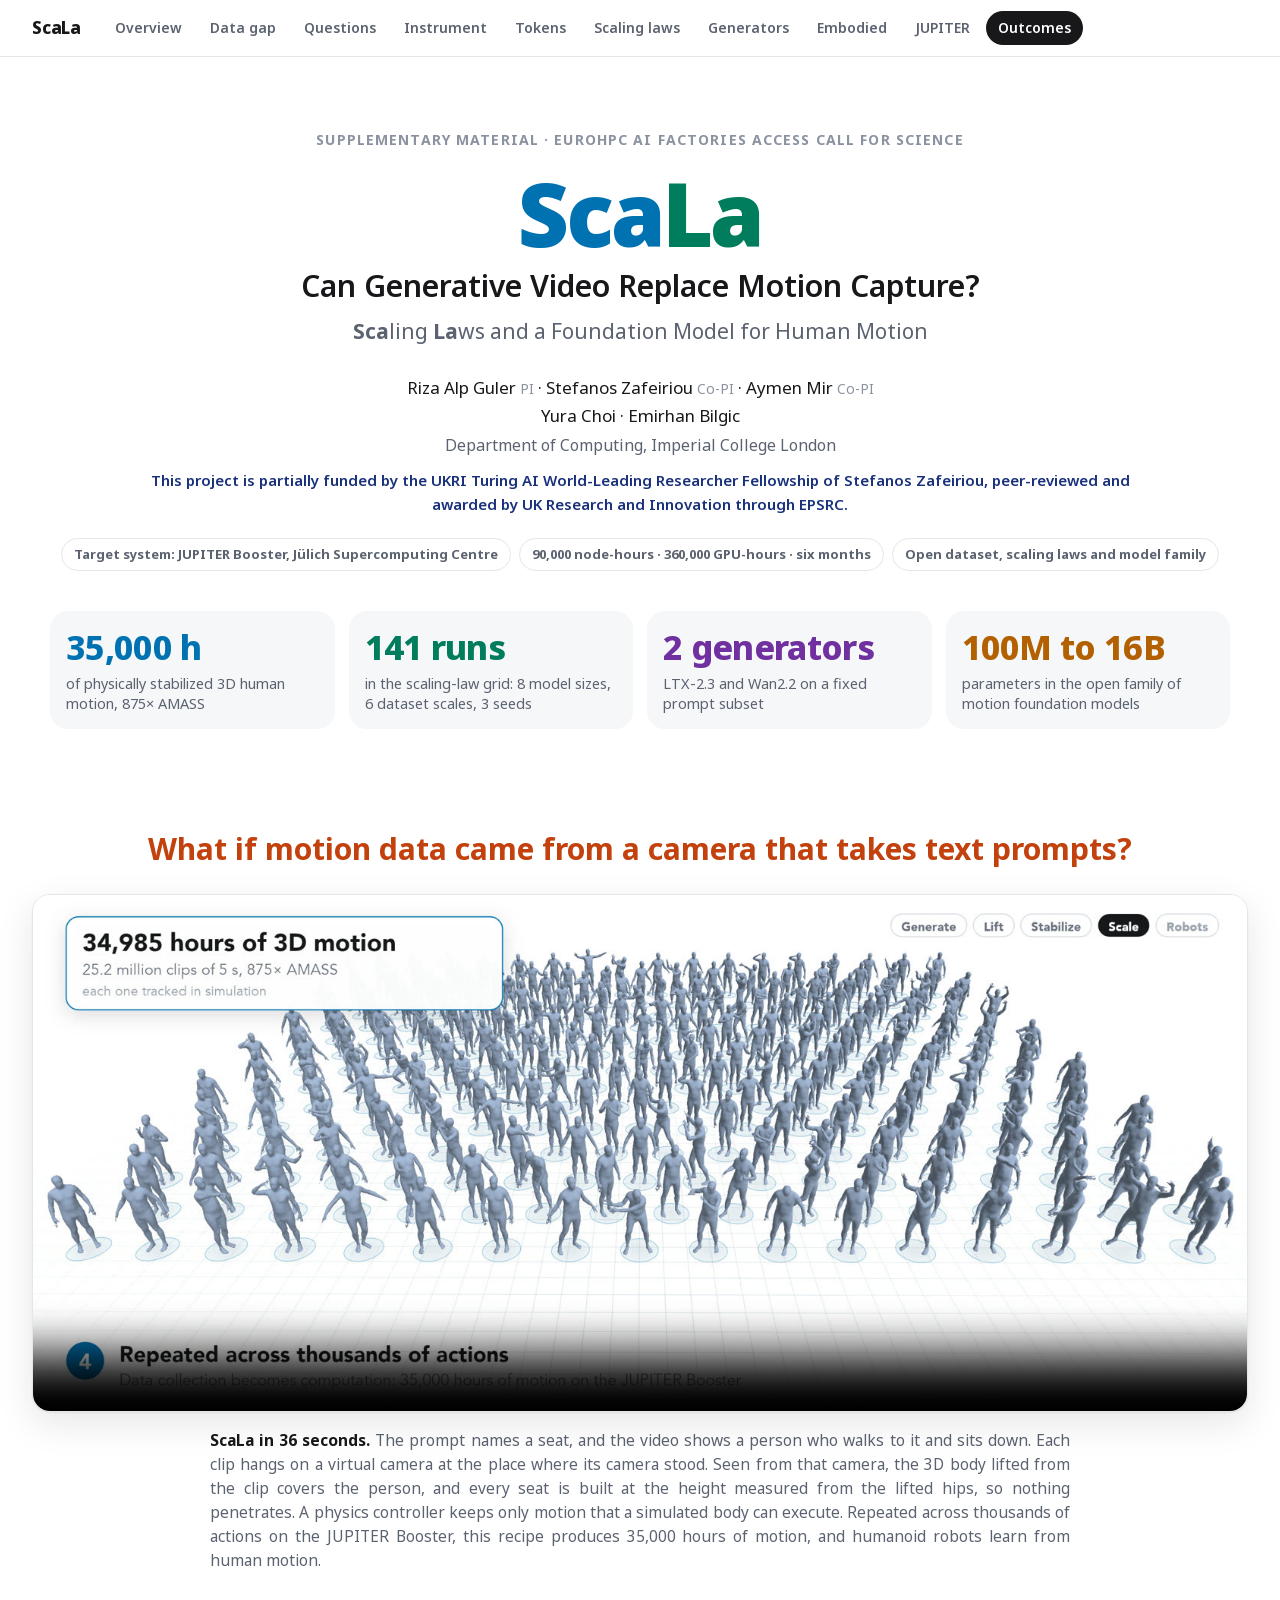
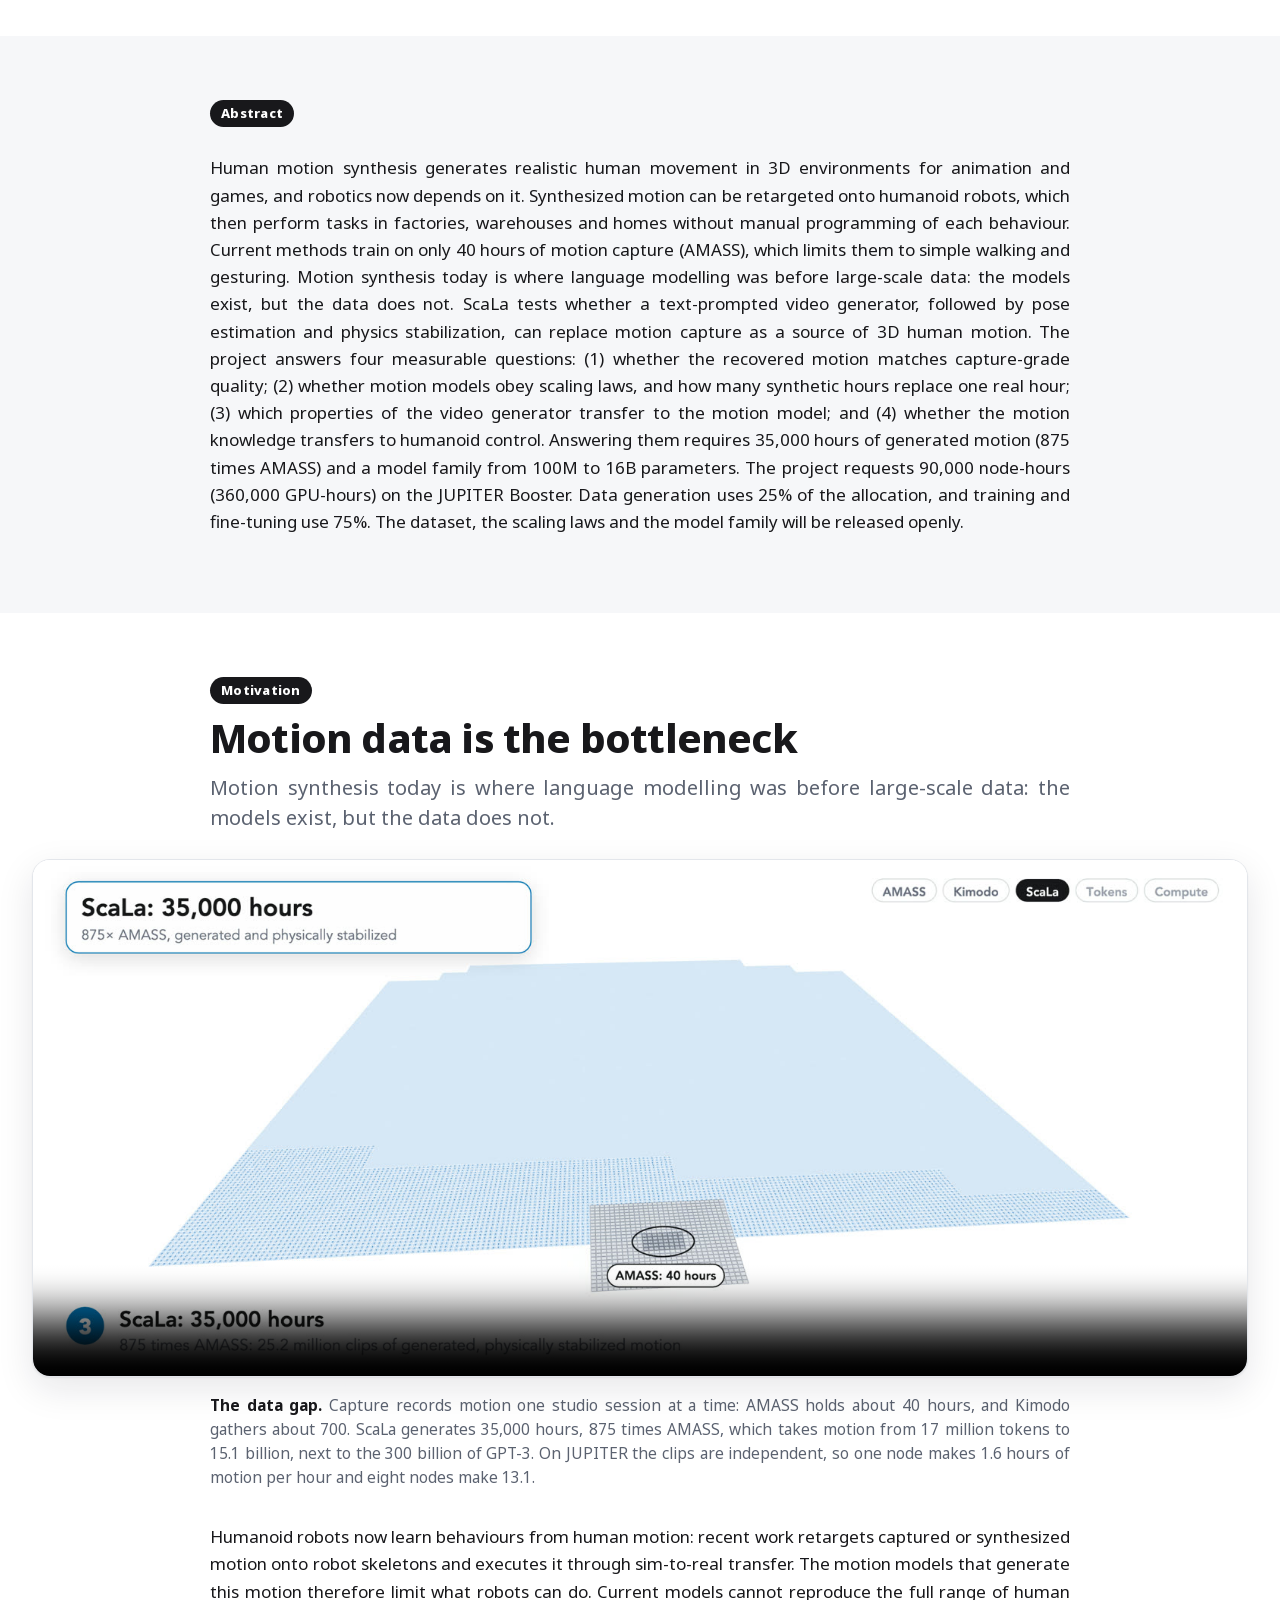
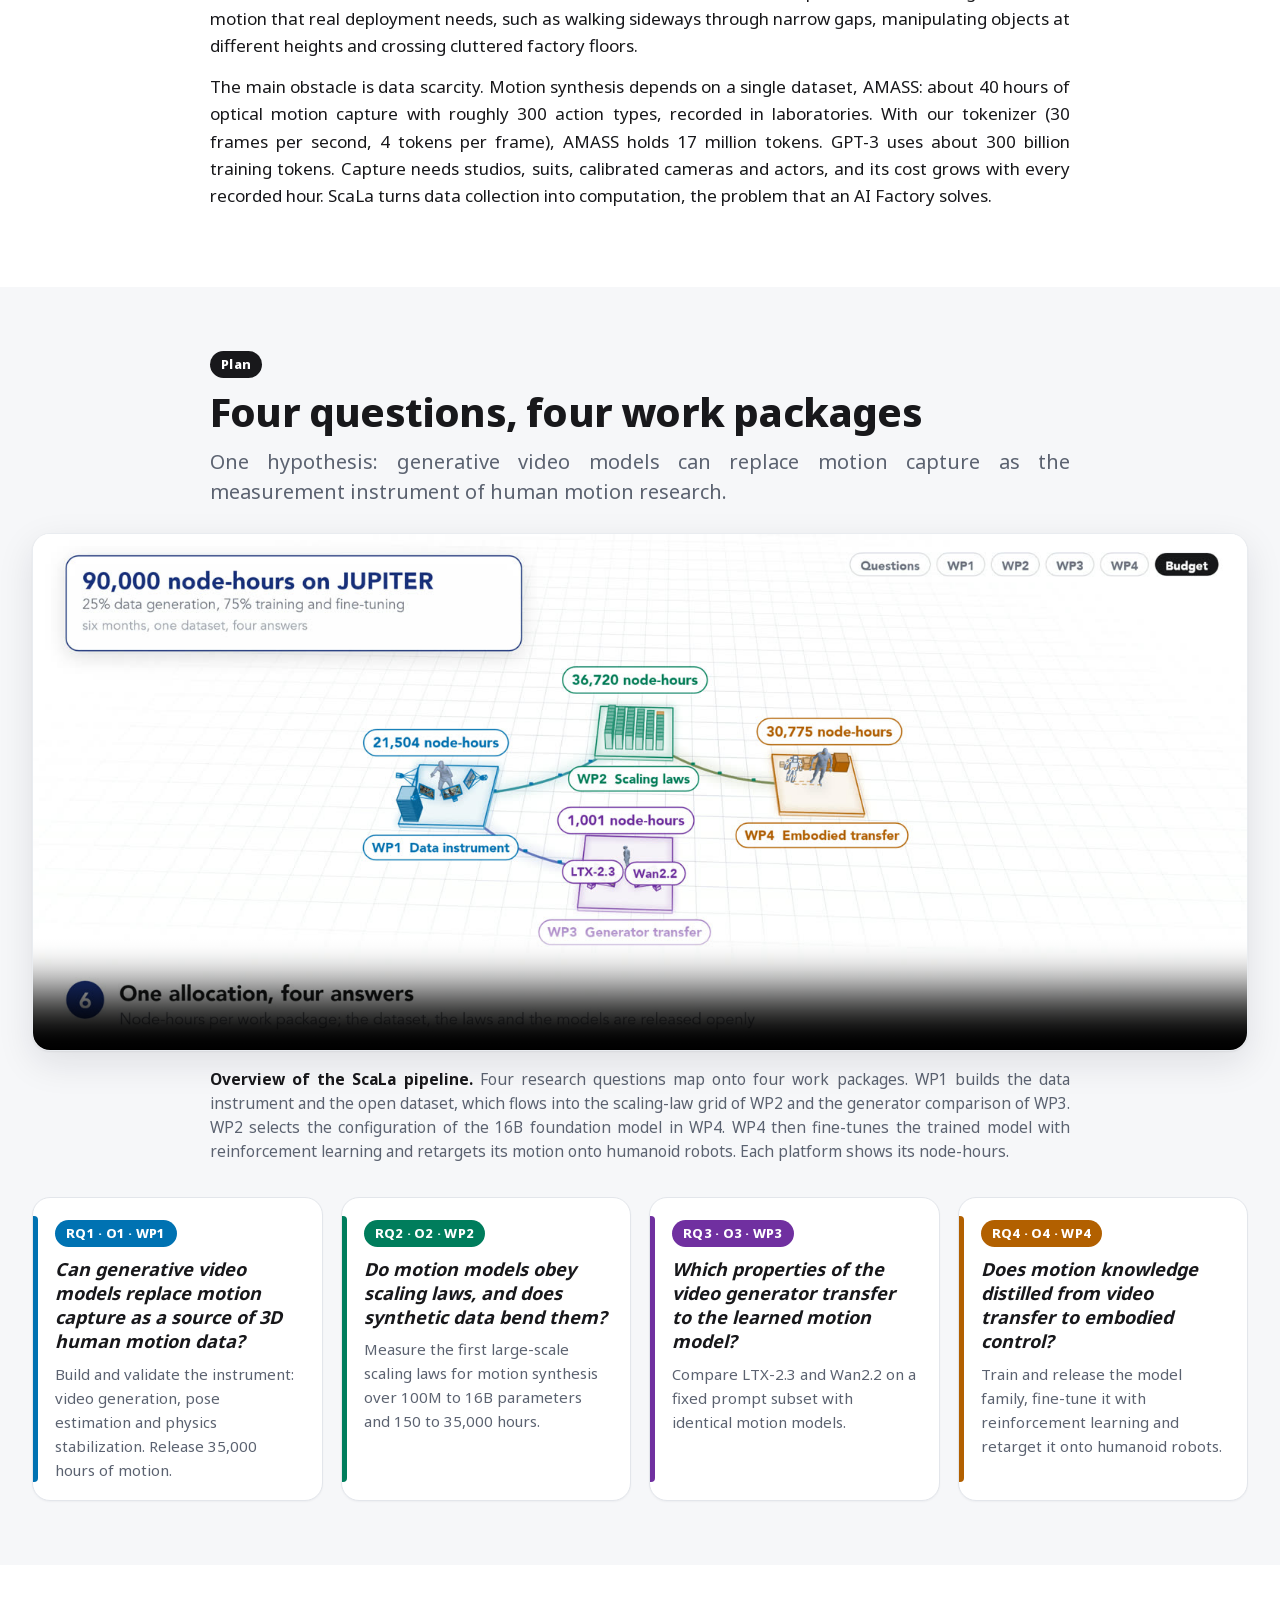
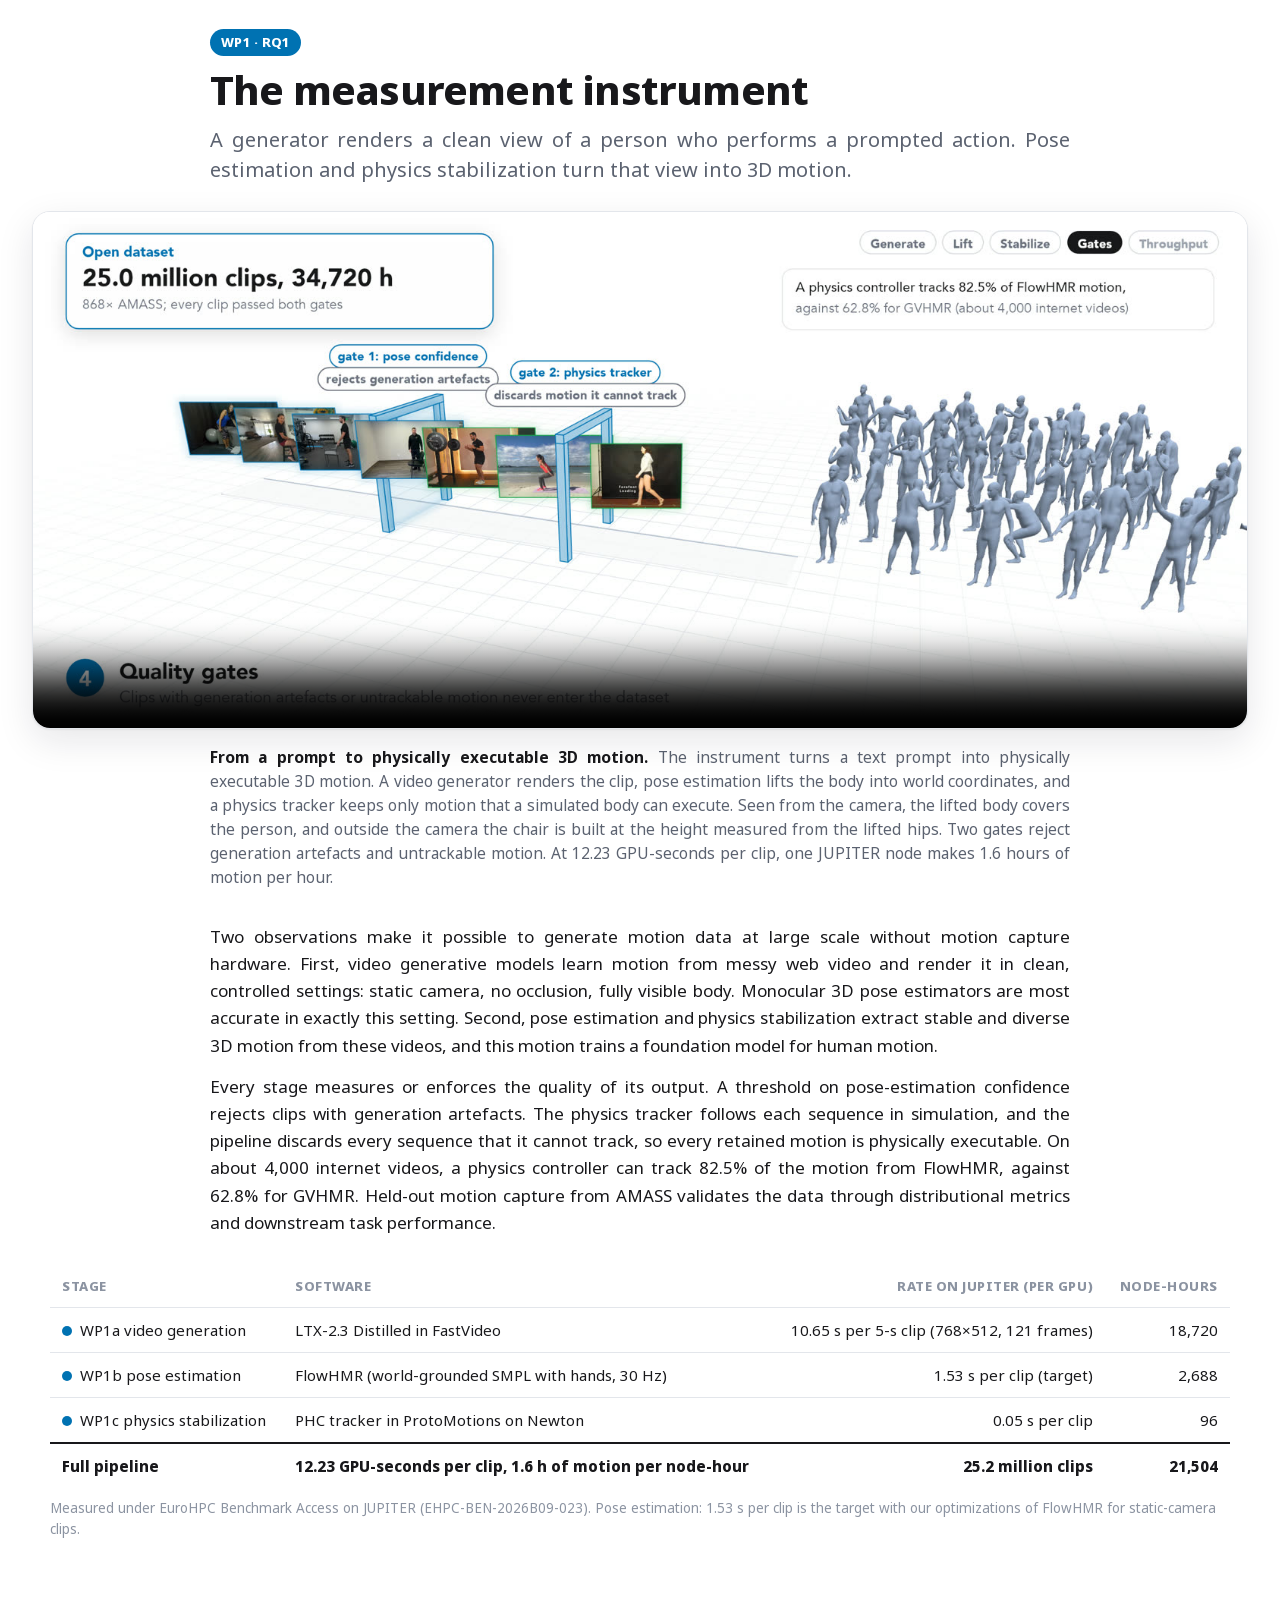
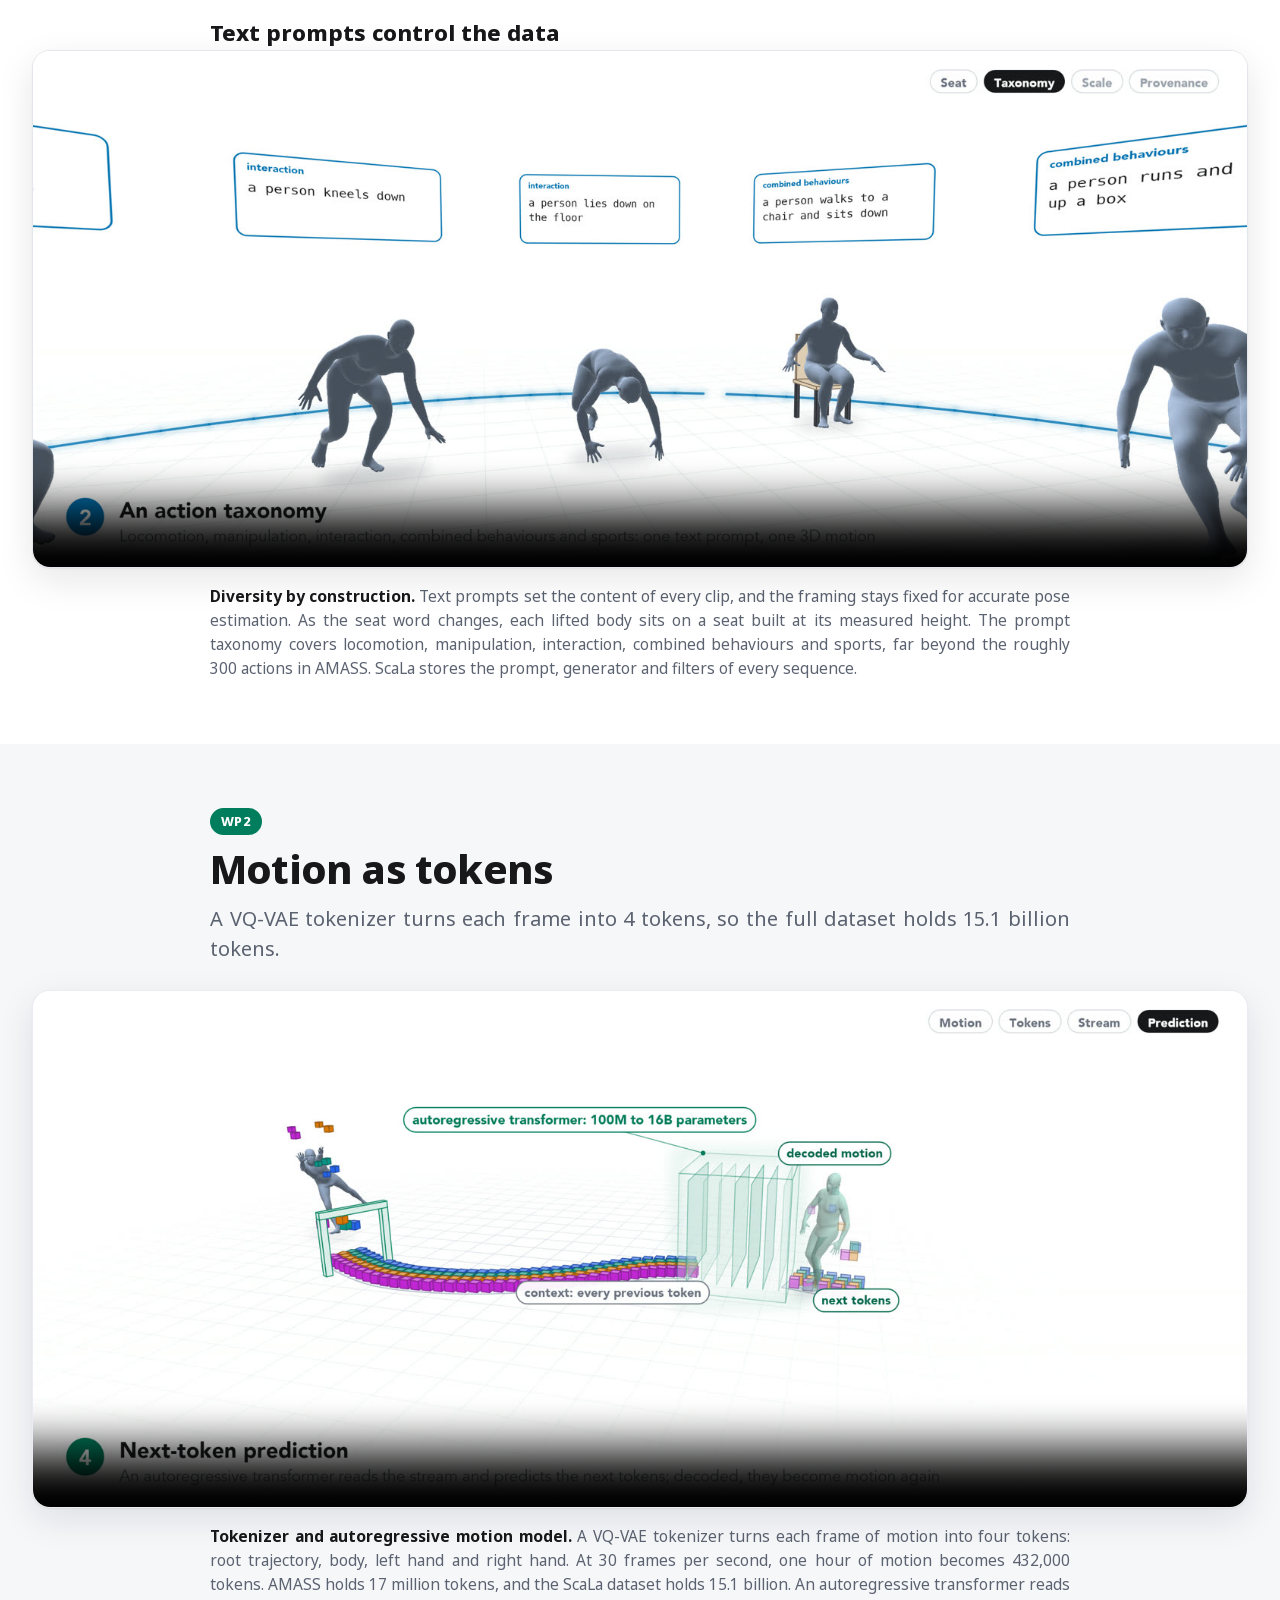
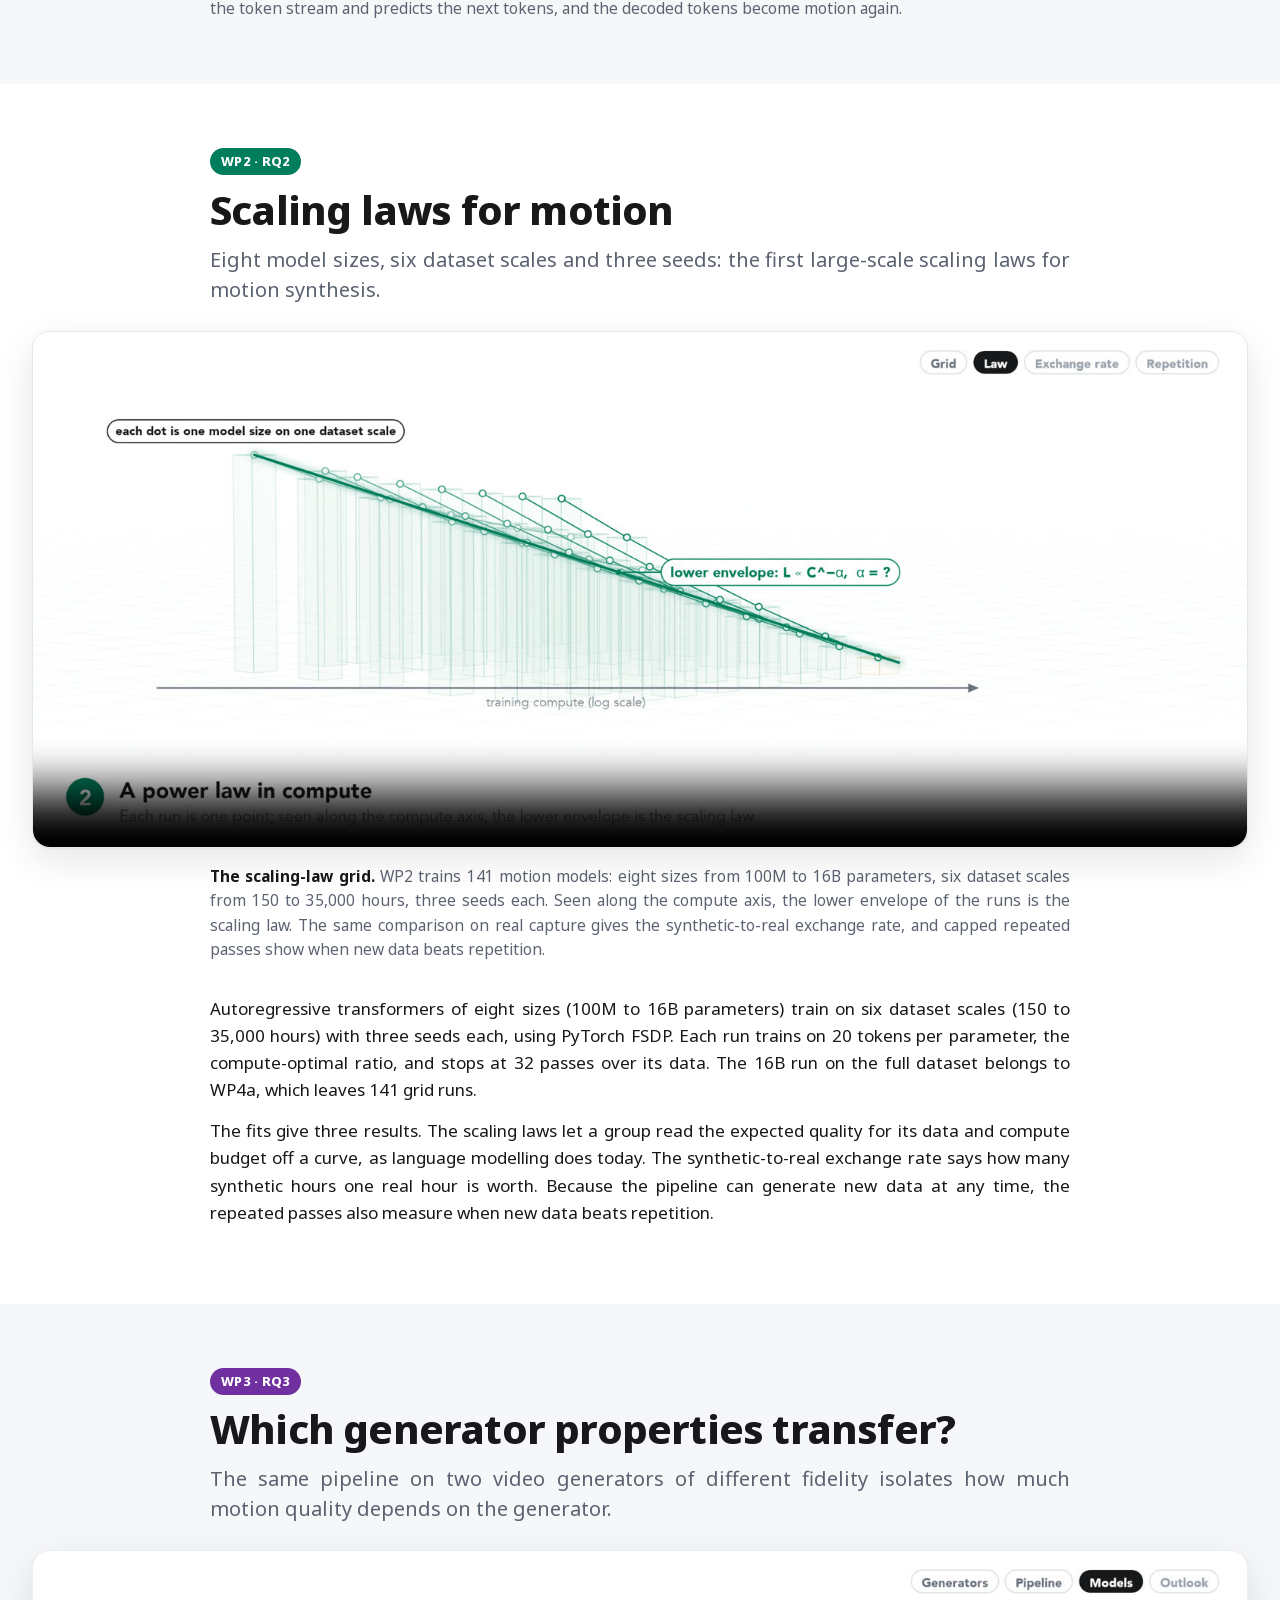
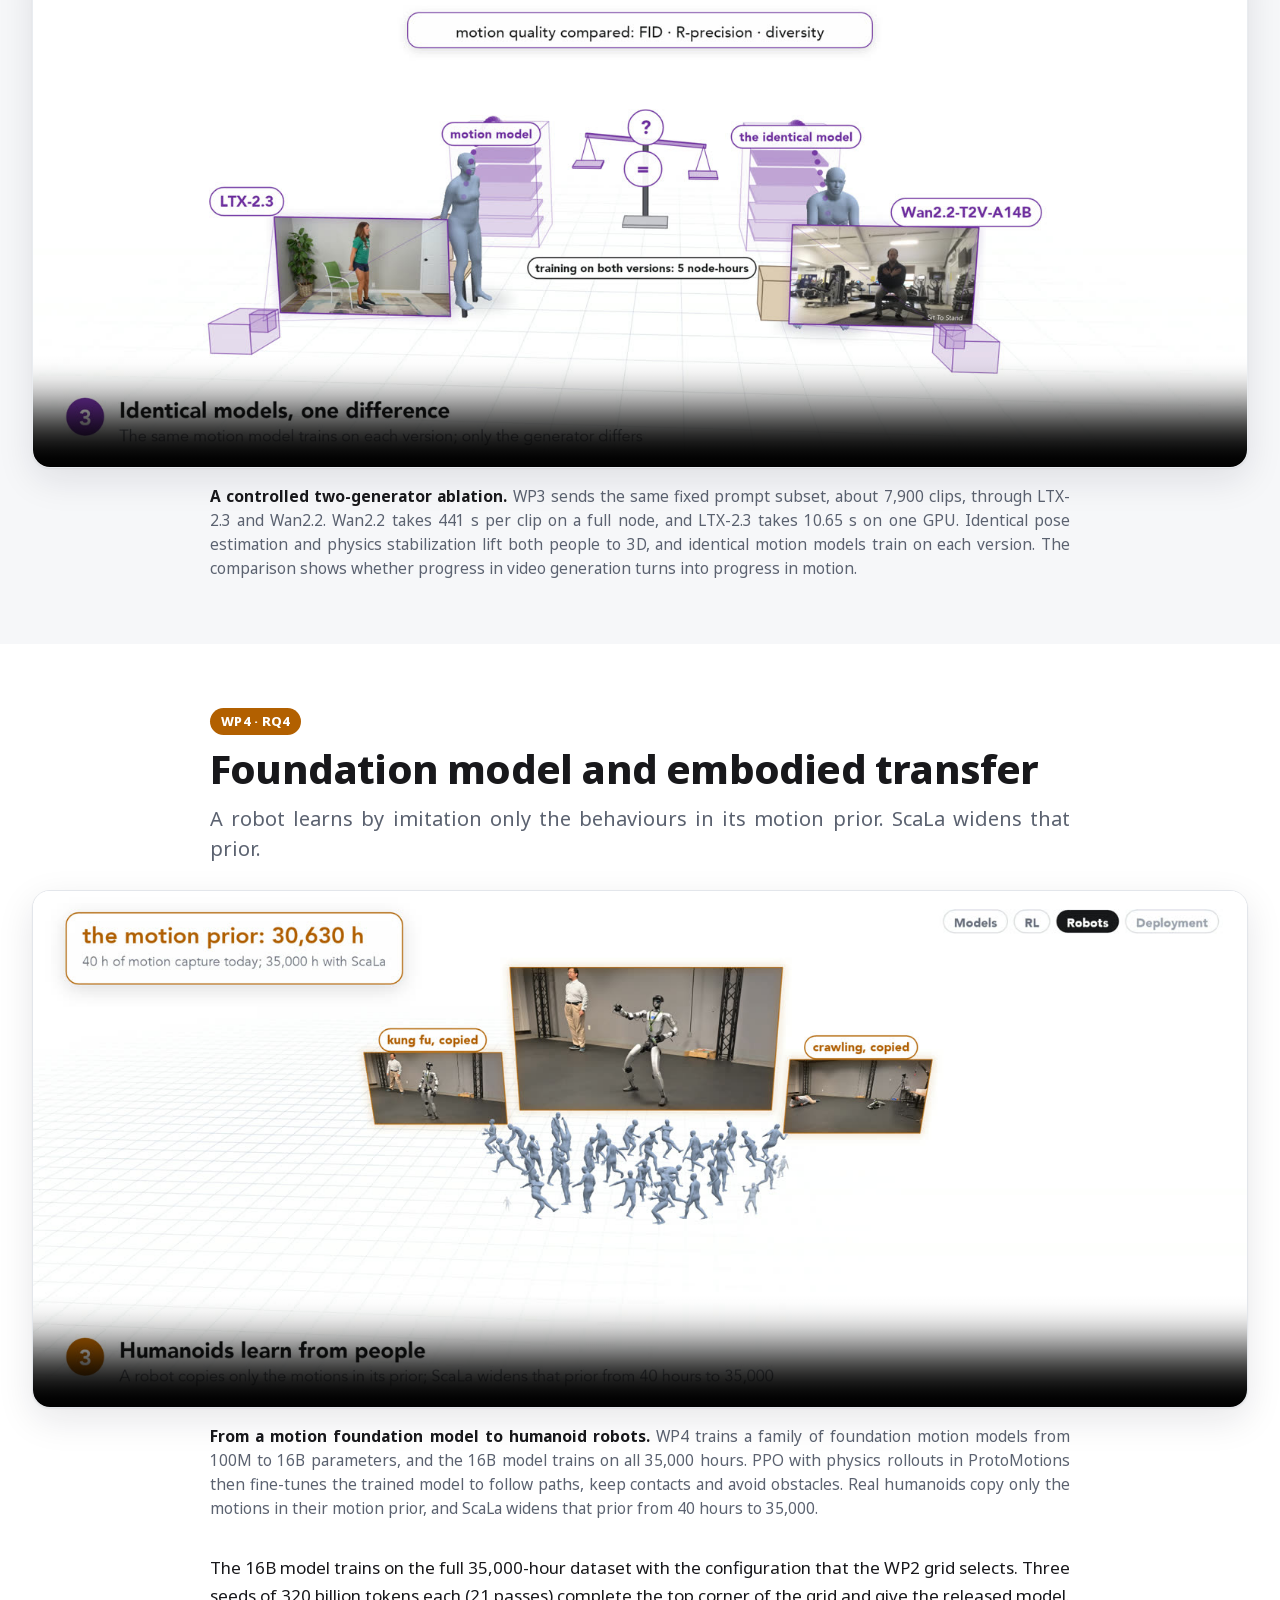
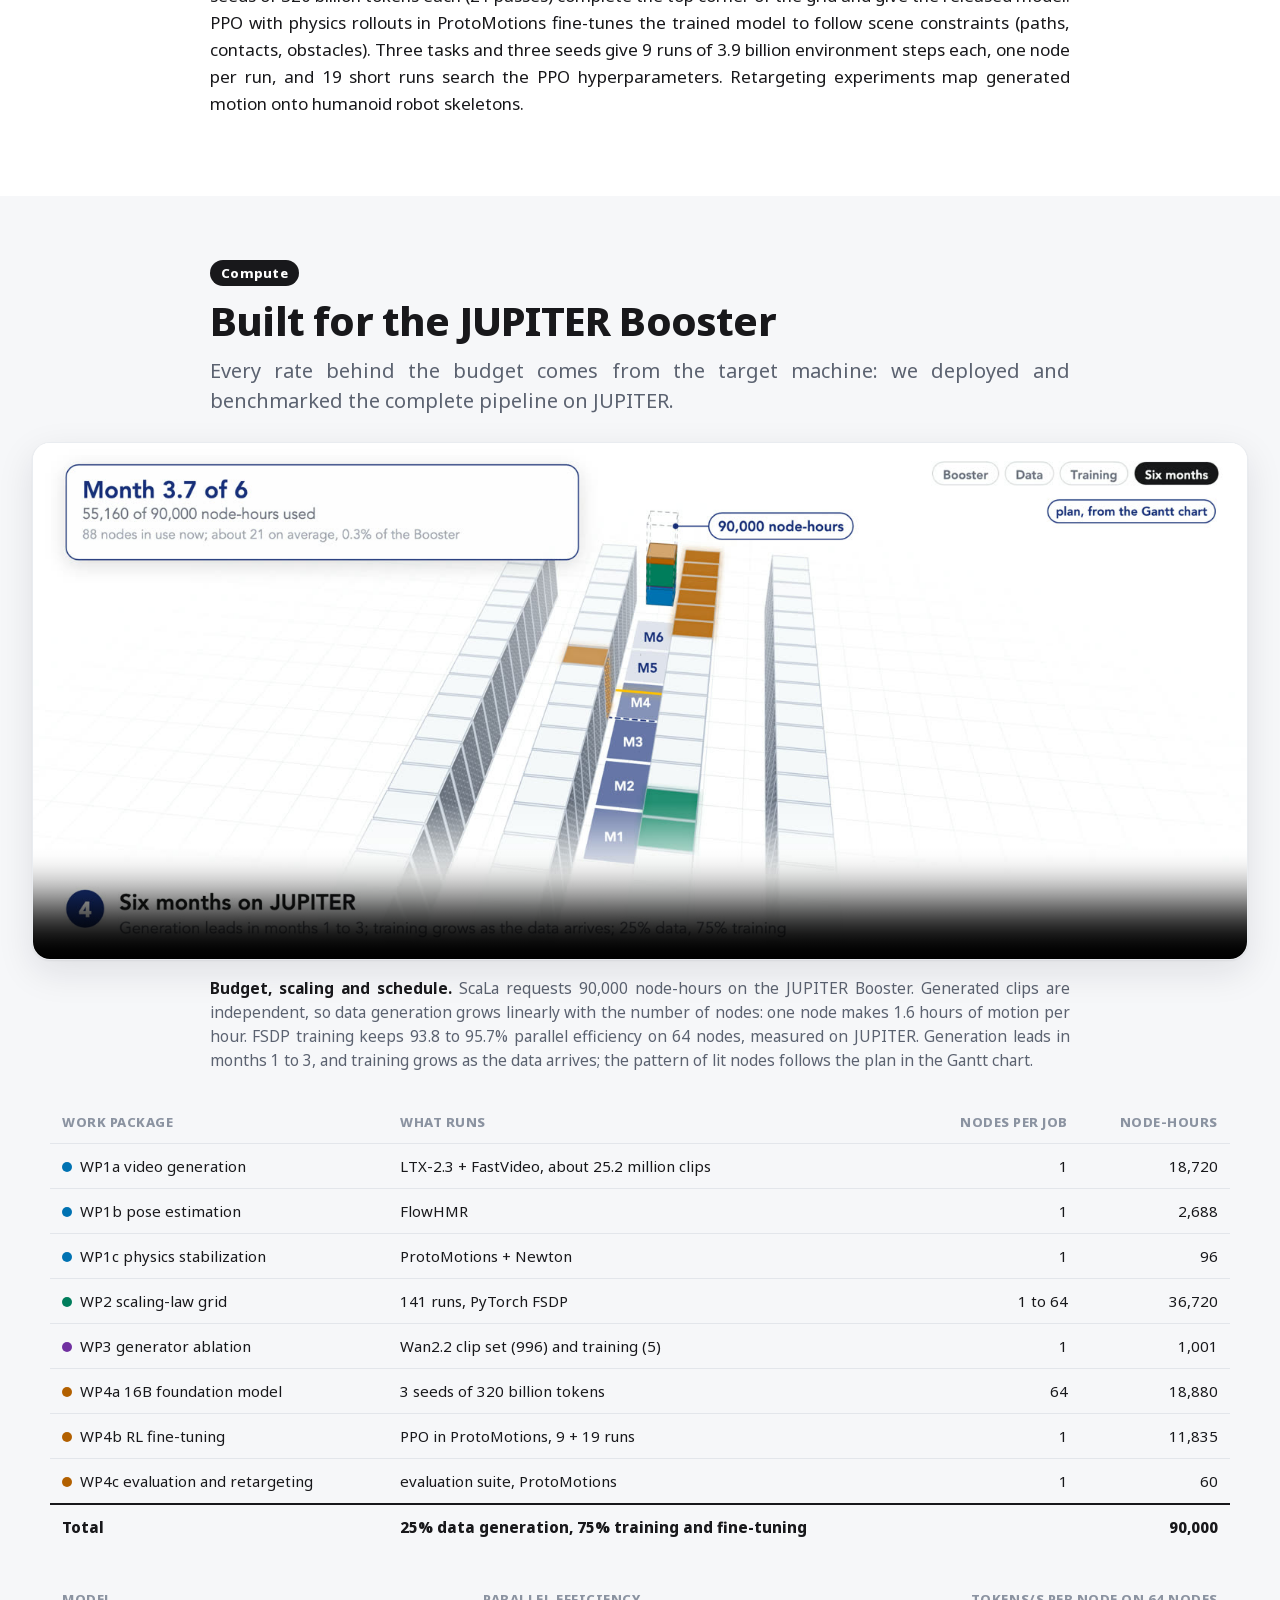
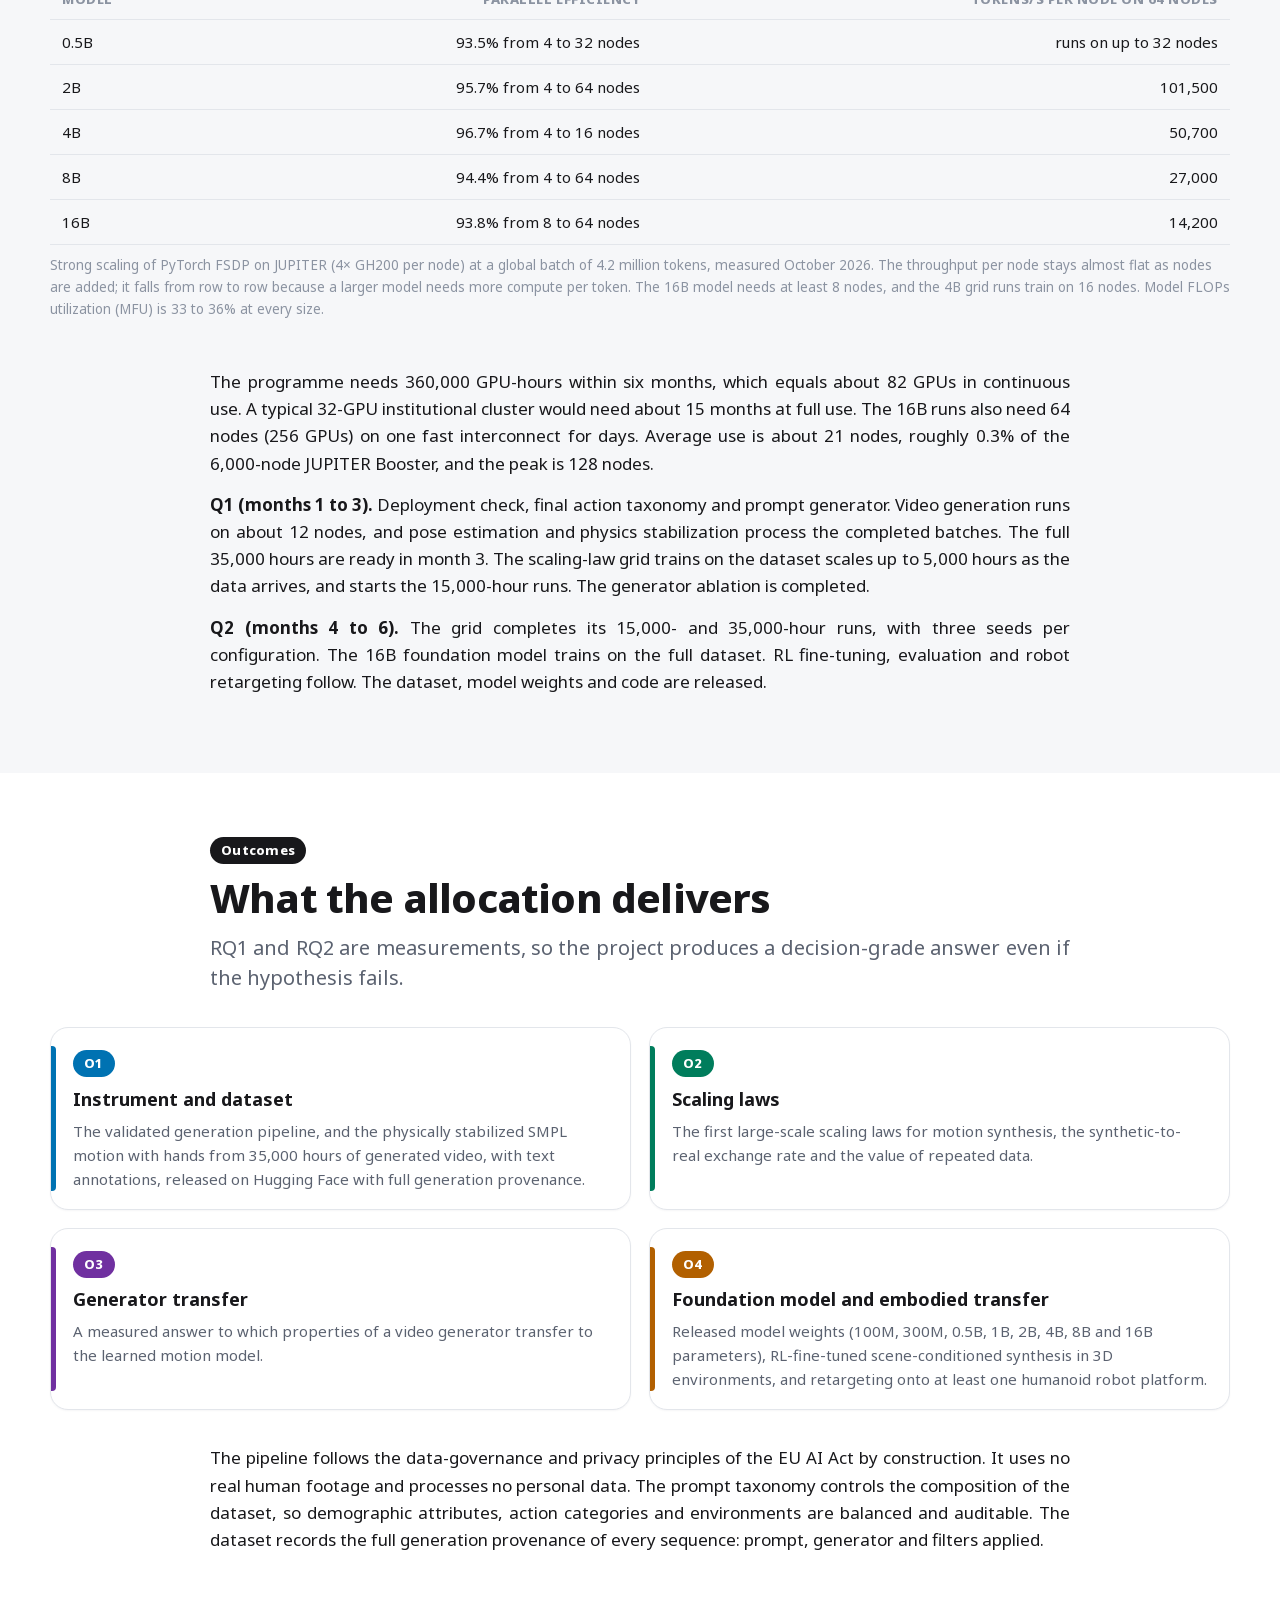
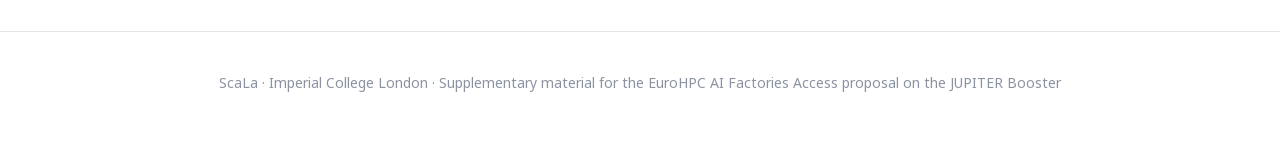
==== commit 1b70cbc0: "Scaling-law claims as in the PDF: the first large-scale scaling laws for motion synthesis" ====
--- a/index.html
+++ b/index.html
@@ -270,7 +270,7 @@
     </figure>
     <div class="cards four">
       <div class="card c1"><span class="label l1">RQ1 · O1 · WP1</span><h4 class="q">Can generative video models replace motion capture as a source of 3D human motion data?</h4><p>Build and validate the instrument: video generation, pose estimation and physics stabilization. Release 35,000 hours of motion.</p></div>
-      <div class="card c2"><span class="label l2">RQ2 · O2 · WP2</span><h4 class="q">Do motion models obey scaling laws, and does synthetic data bend them?</h4><p>Measure the first scaling laws for motion synthesis over 100M to 16B parameters and 150 to 35,000 hours.</p></div>
+      <div class="card c2"><span class="label l2">RQ2 · O2 · WP2</span><h4 class="q">Do motion models obey scaling laws, and does synthetic data bend them?</h4><p>Measure the first large-scale scaling laws for motion synthesis over 100M to 16B parameters and 150 to 35,000 hours.</p></div>
       <div class="card c3"><span class="label l3">RQ3 · O3 · WP3</span><h4 class="q">Which properties of the video generator transfer to the learned motion model?</h4><p>Compare LTX-2.3 and Wan2.2 on a fixed prompt subset with identical motion models.</p></div>
       <div class="card c4"><span class="label l4">RQ4 · O4 · WP4</span><h4 class="q">Does motion knowledge distilled from video transfer to embodied control?</h4><p>Train and release the model family, fine-tune it with reinforcement learning and retarget it onto humanoid robots.</p></div>
     </div>
@@ -338,7 +338,7 @@
     <div class="sec-head">
       <span class="label l2">WP2 · RQ2</span>
       <h2>Scaling laws for motion</h2>
-      <p class="lead">Eight model sizes, six dataset scales and three seeds: the first scaling laws for motion synthesis.</p>
+      <p class="lead">Eight model sizes, six dataset scales and three seeds: the first large-scale scaling laws for motion synthesis.</p>
     </div>
     <figure>
       <div class="video"><video data-auto muted loop playsinline controls preload="none" poster="./website_content/images/scaling.jpg"><source src="./website_content/videos/scaling.mp4" type="video/mp4"></video></div>
@@ -447,7 +447,7 @@
     </div>
     <div class="cards">
       <div class="card c1"><span class="label l1">O1</span><h4>Instrument and dataset</h4><p>The validated generation pipeline, and the physically stabilized SMPL motion with hands from 35,000 hours of generated video, with text annotations, released on Hugging Face with full generation provenance.</p></div>
-      <div class="card c2"><span class="label l2">O2</span><h4>Scaling laws</h4><p>The first scaling laws for motion synthesis, the synthetic-to-real exchange rate and the value of repeated data.</p></div>
+      <div class="card c2"><span class="label l2">O2</span><h4>Scaling laws</h4><p>The first large-scale scaling laws for motion synthesis, the synthetic-to-real exchange rate and the value of repeated data.</p></div>
       <div class="card c3"><span class="label l3">O3</span><h4>Generator transfer</h4><p>A measured answer to which properties of a video generator transfer to the learned motion model.</p></div>
       <div class="card c4"><span class="label l4">O4</span><h4>Foundation model and embodied transfer</h4><p>Released model weights (100M, 300M, 0.5B, 1B, 2B, 4B, 8B and 16B parameters), RL-fine-tuned scene-conditioned synthesis in 3D environments, and retargeting onto at least one humanoid robot platform.</p></div>
     </div>
